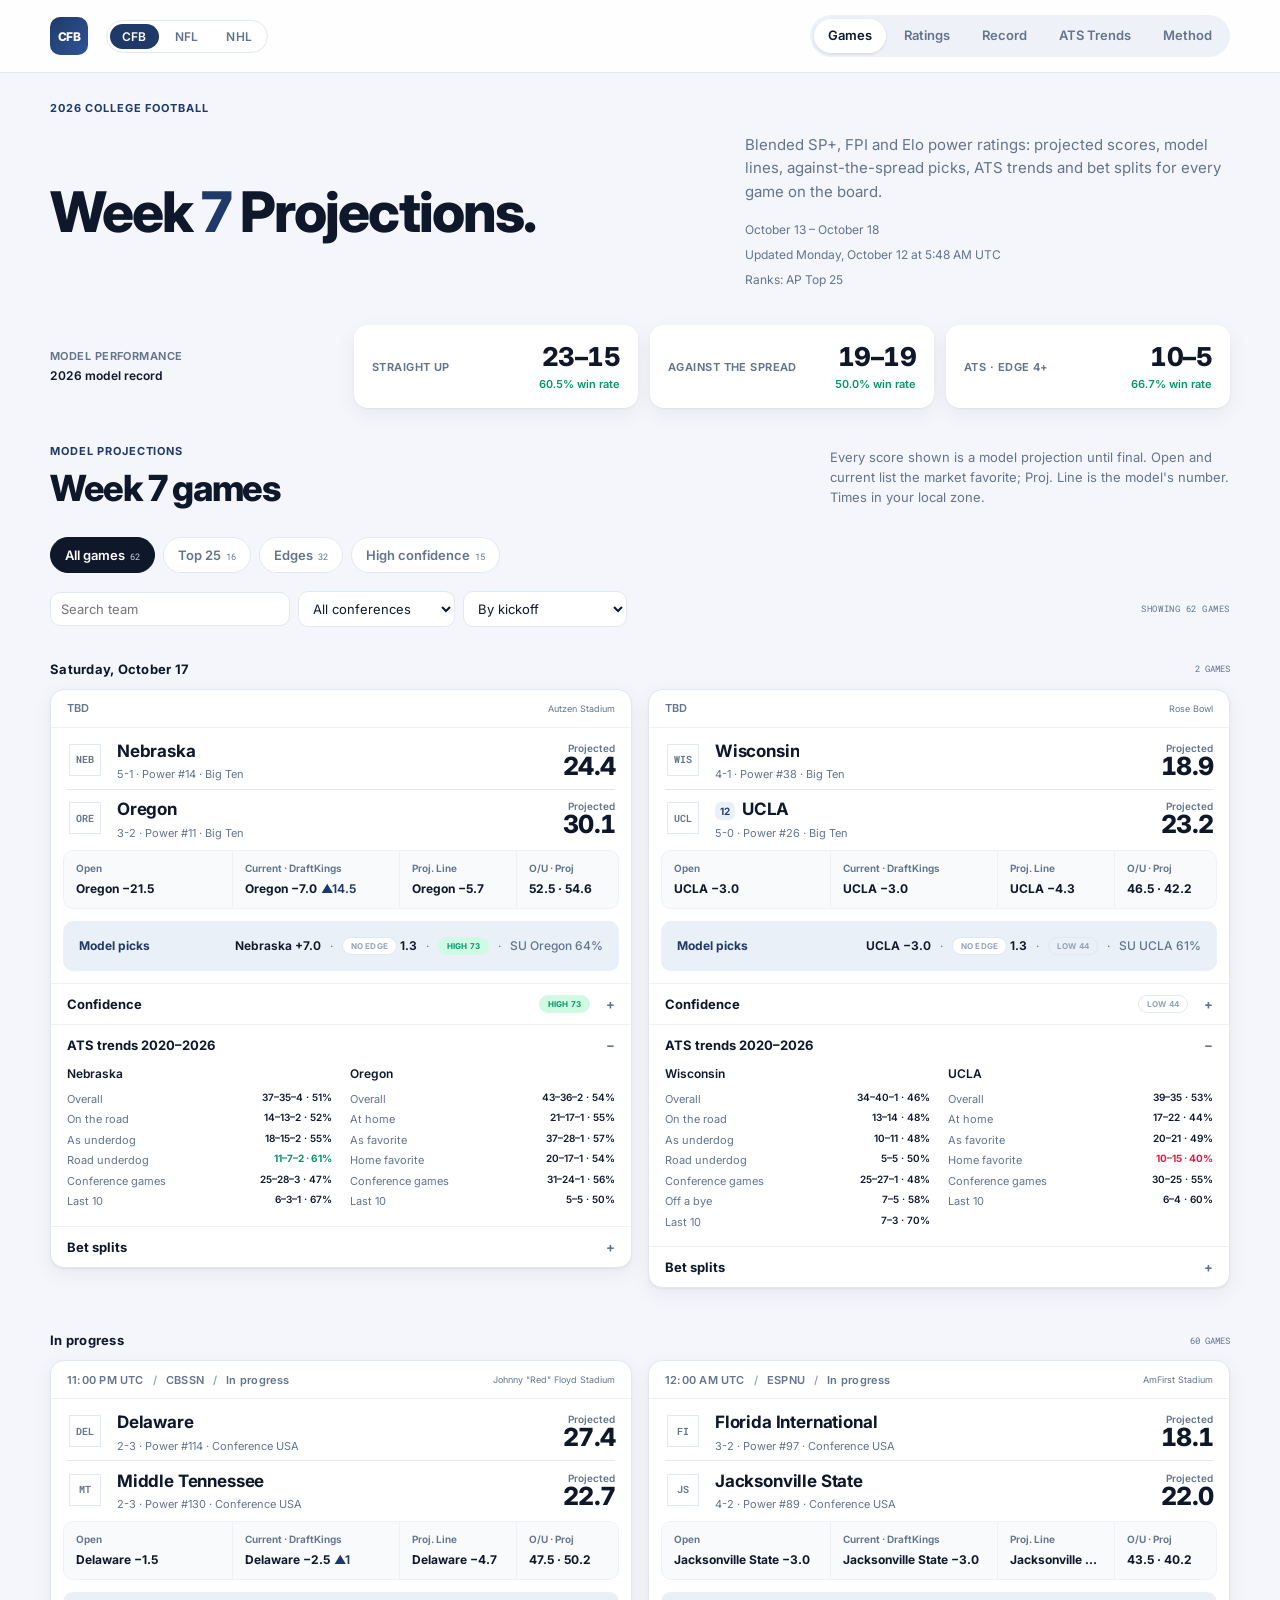
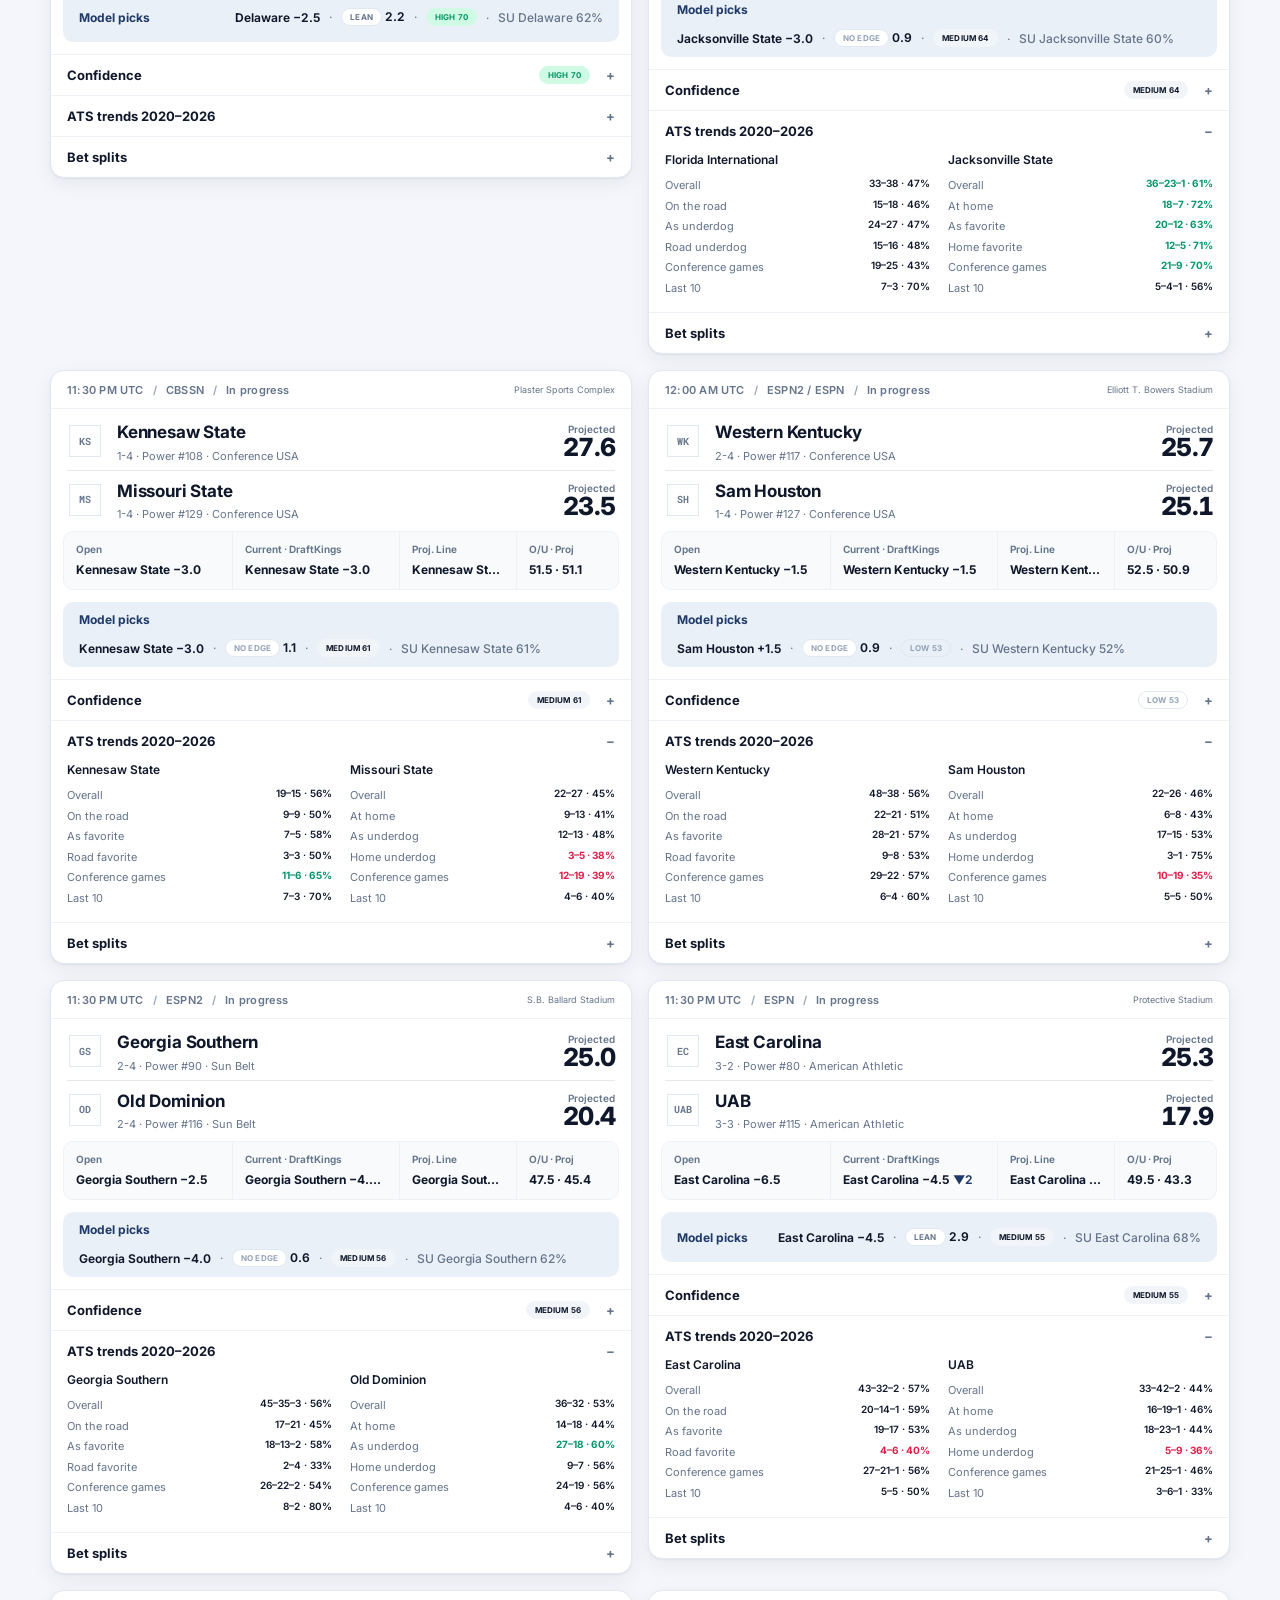
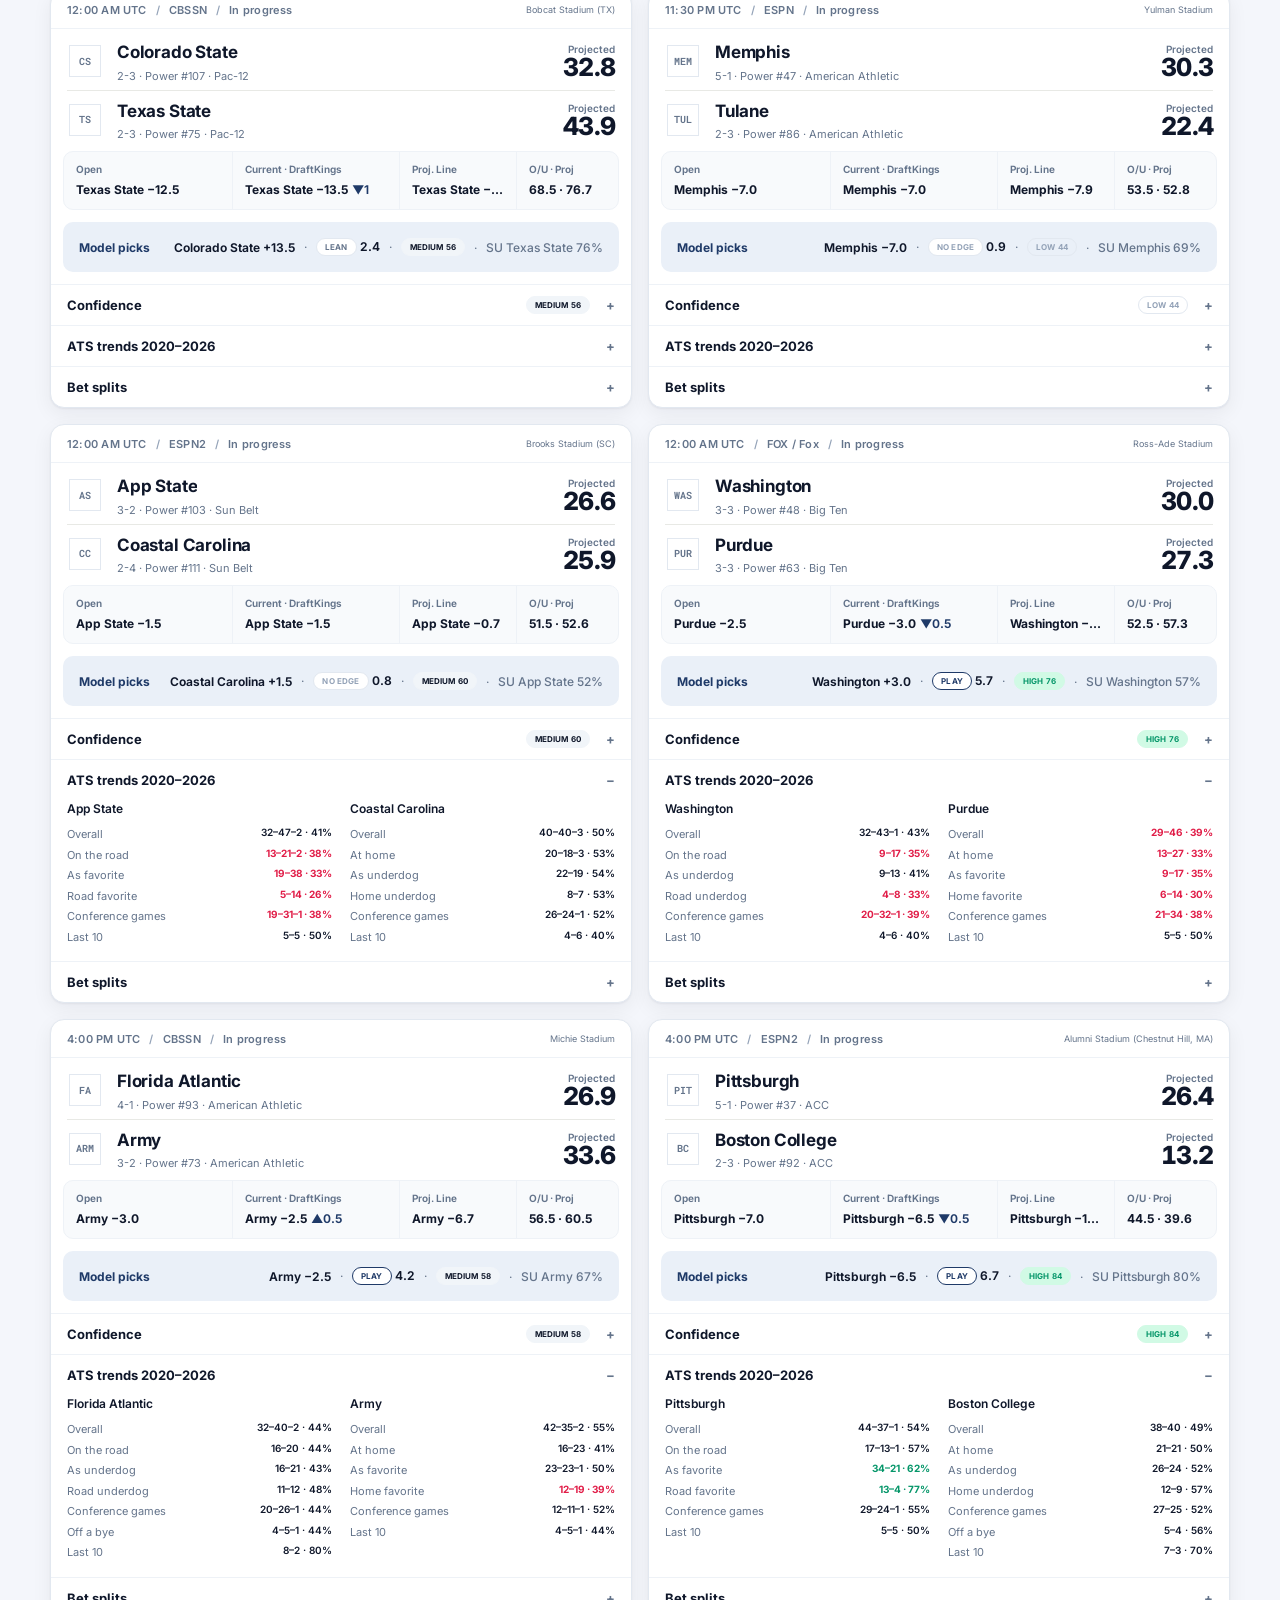
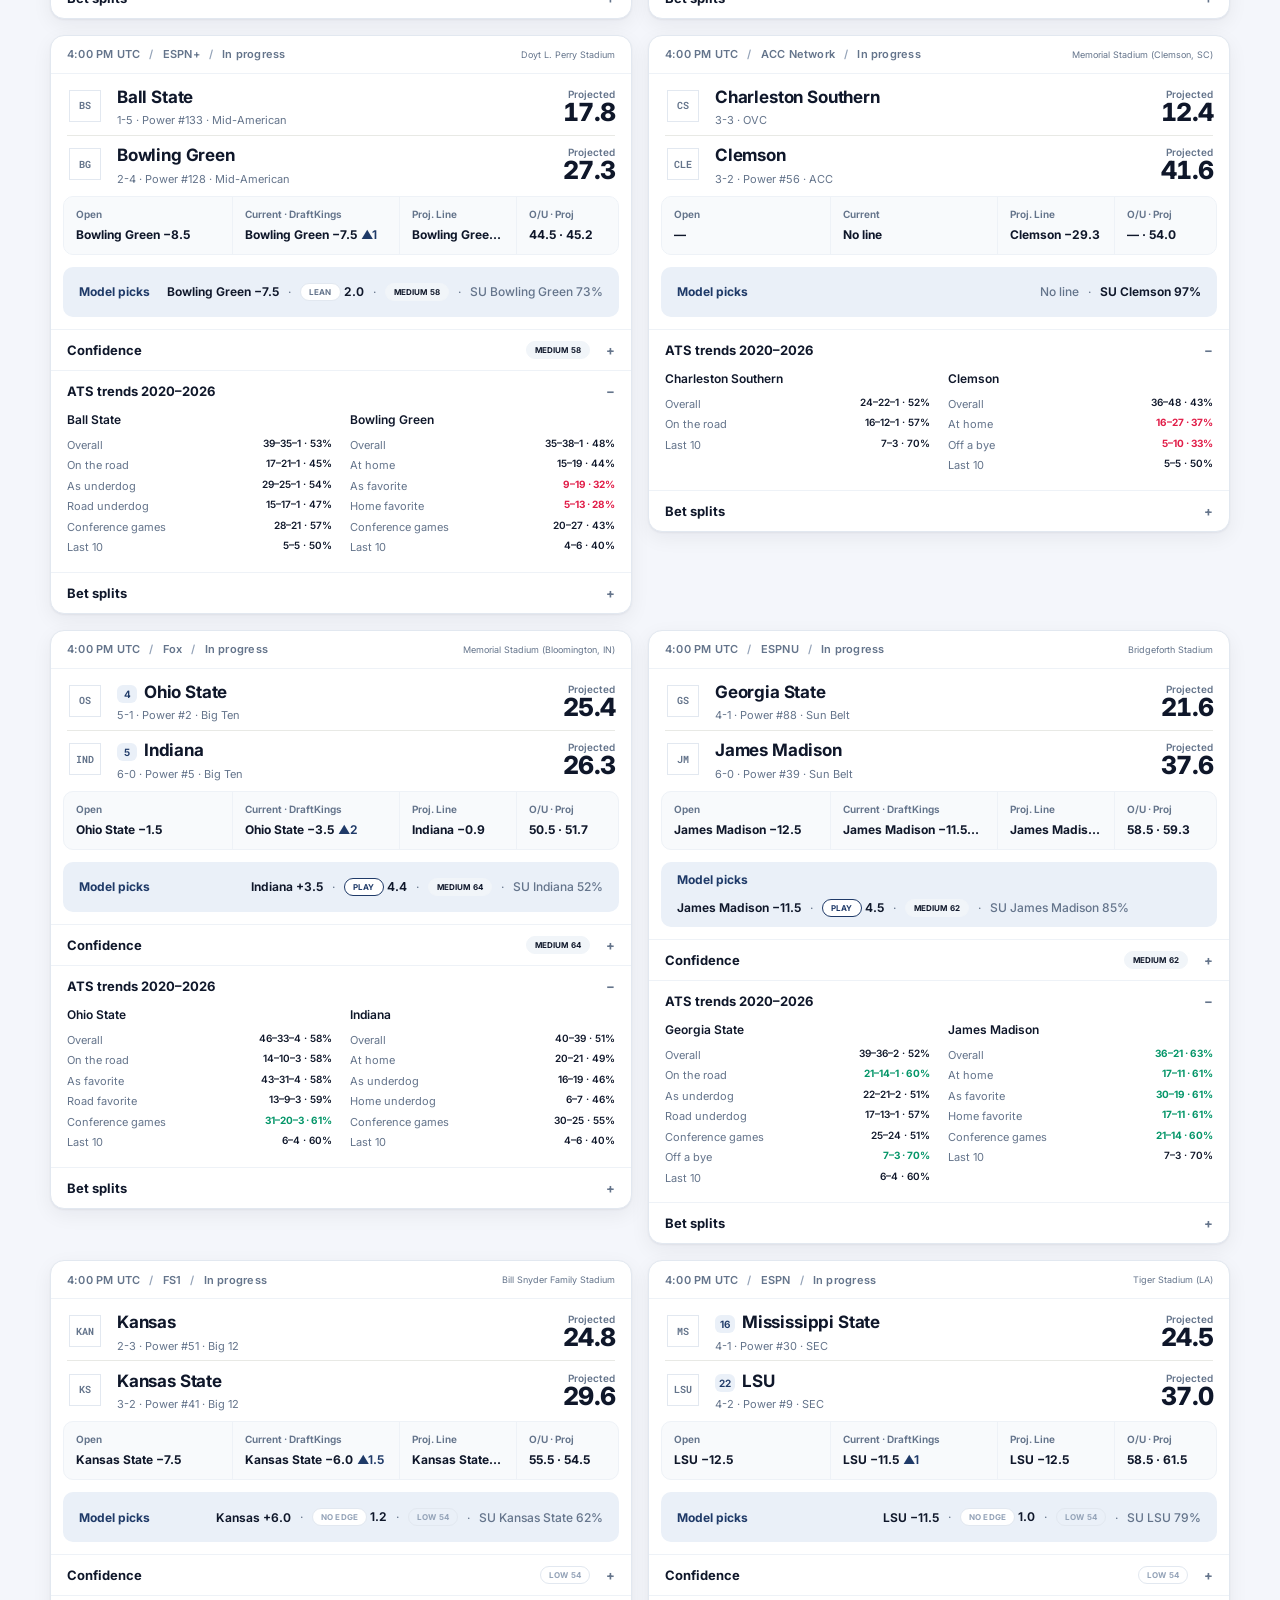
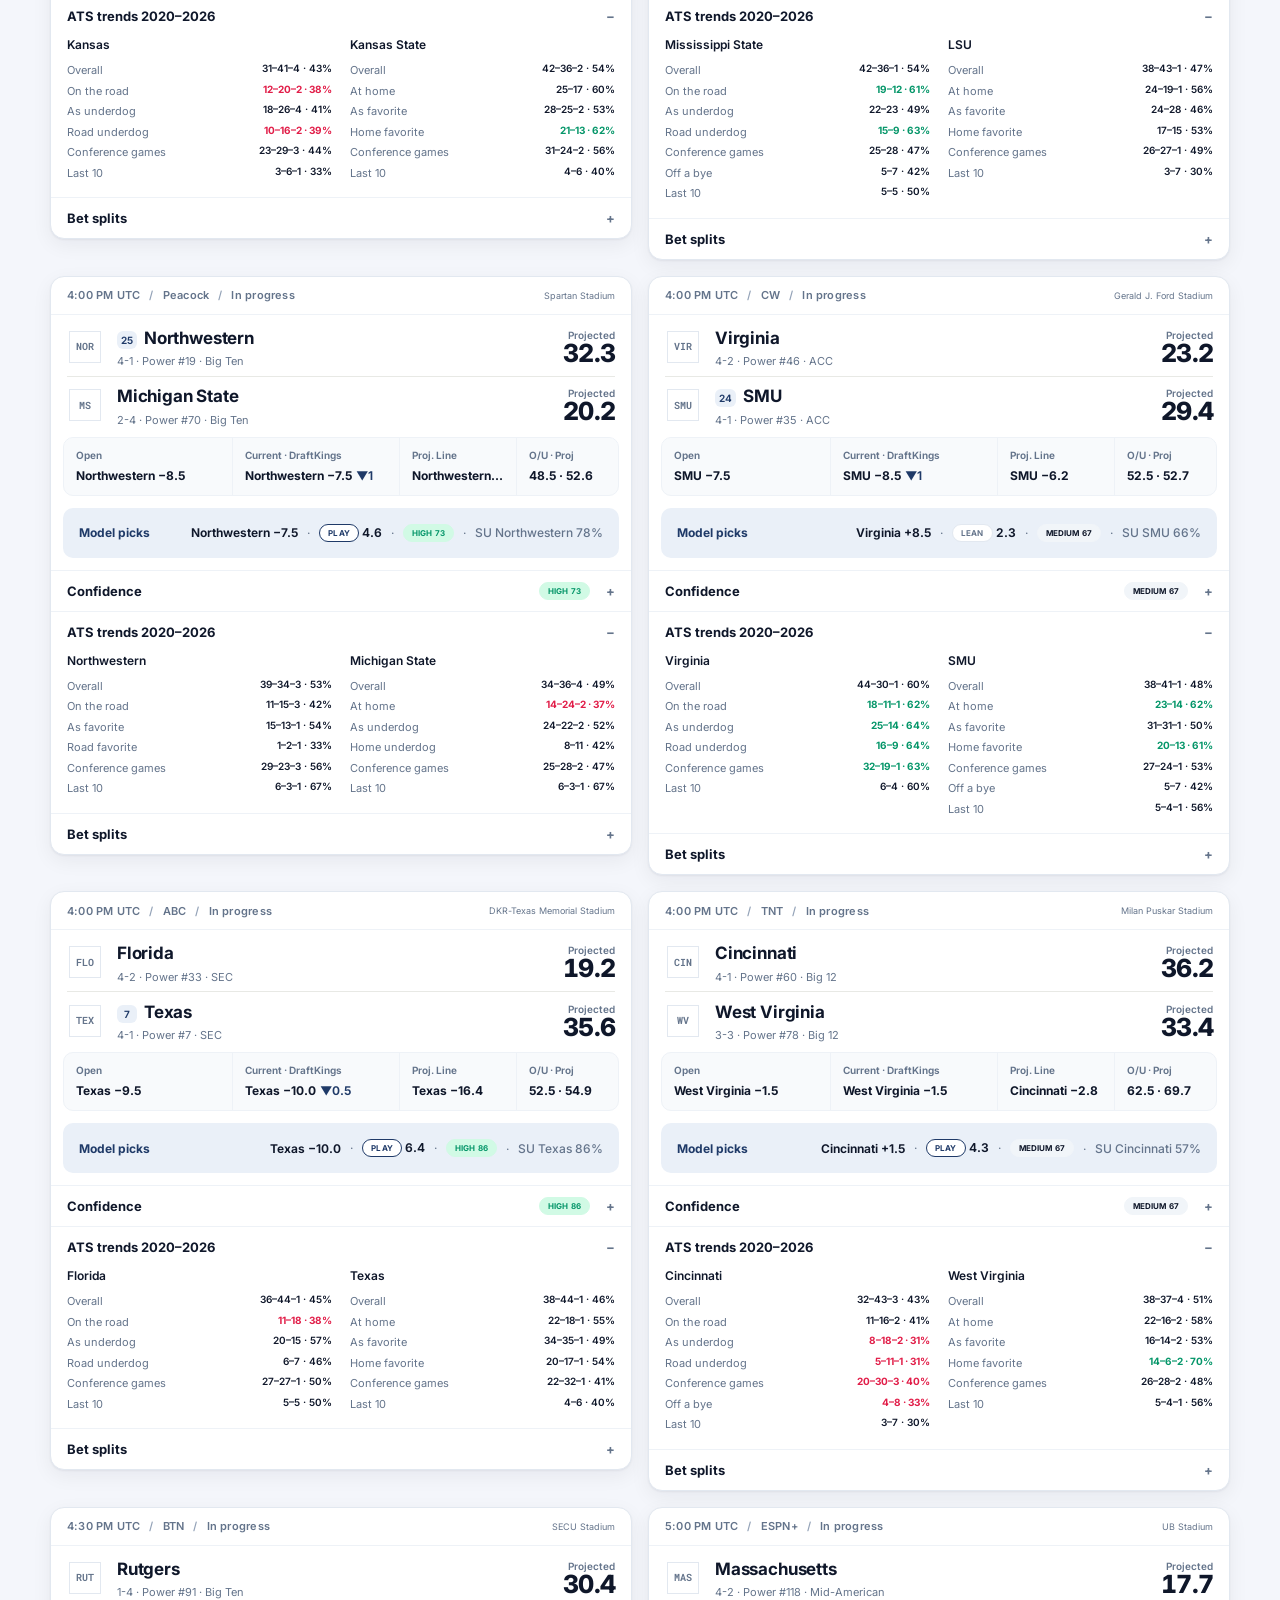
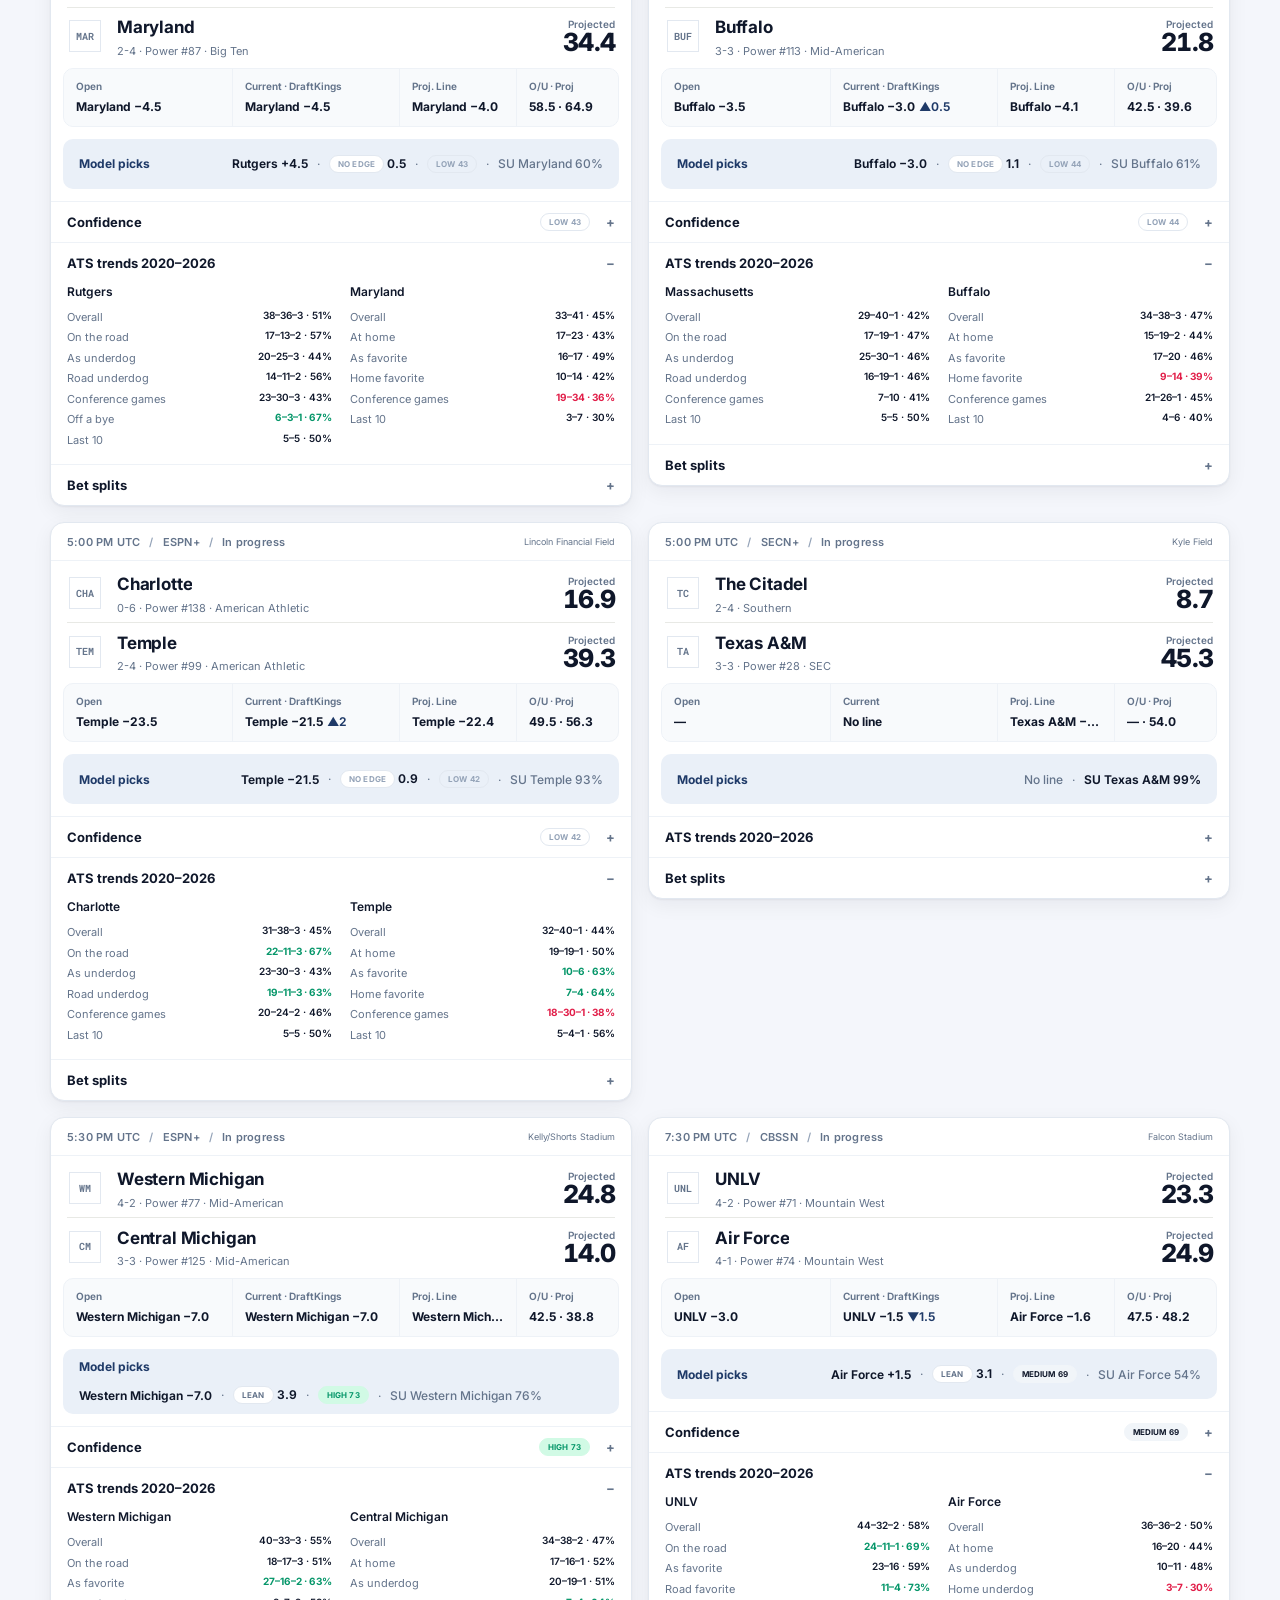
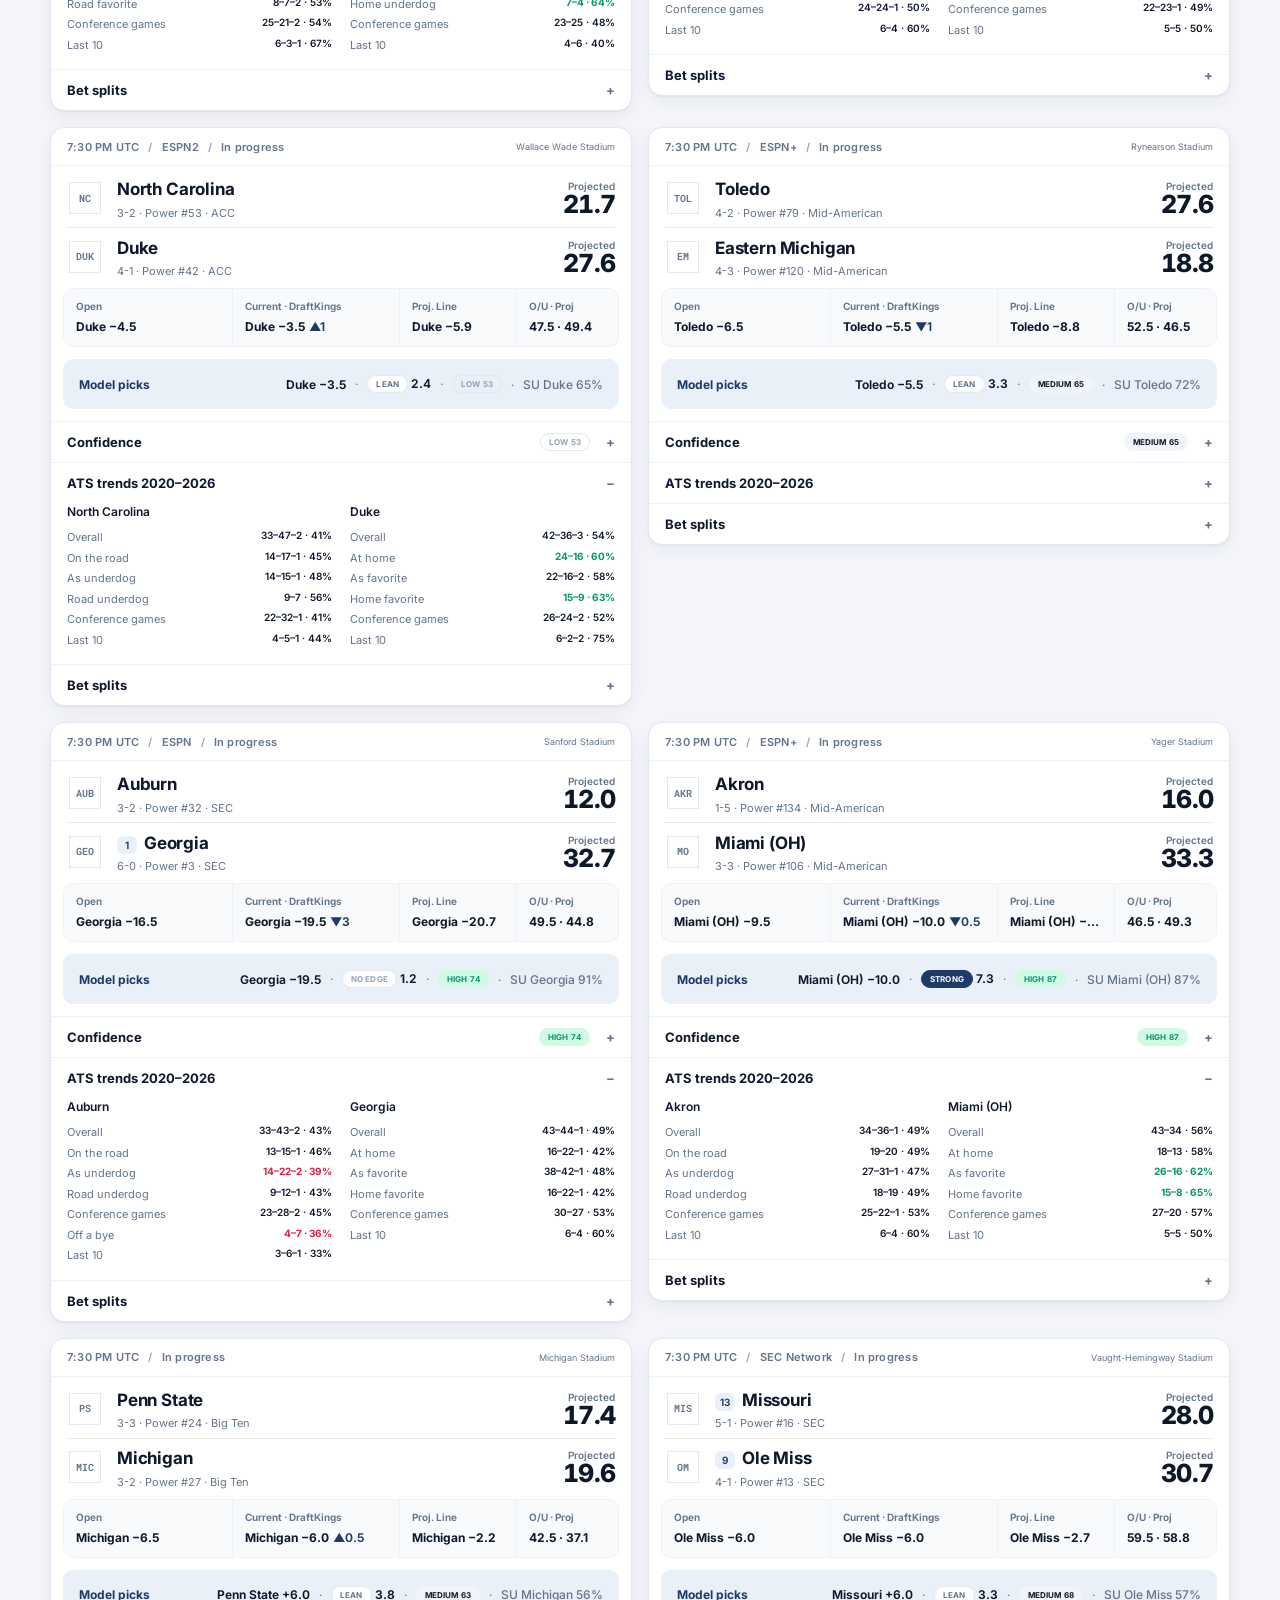
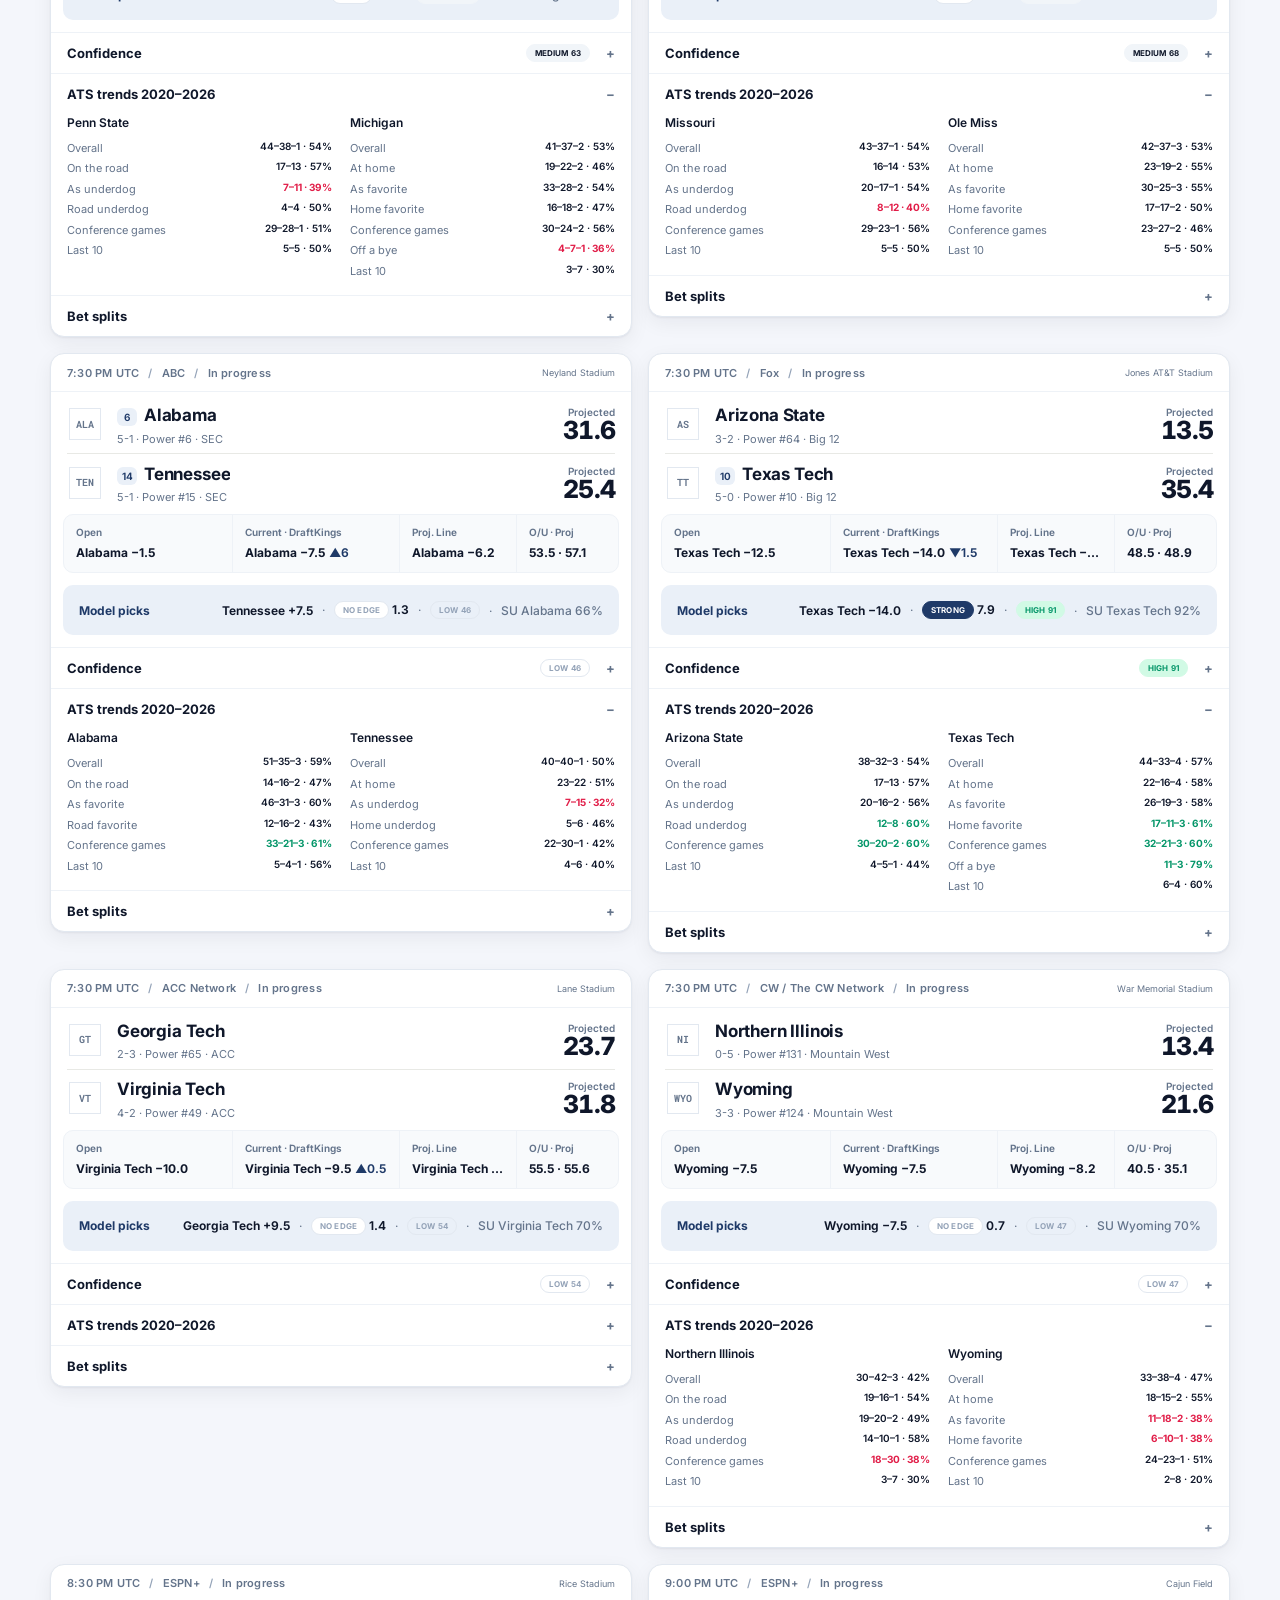
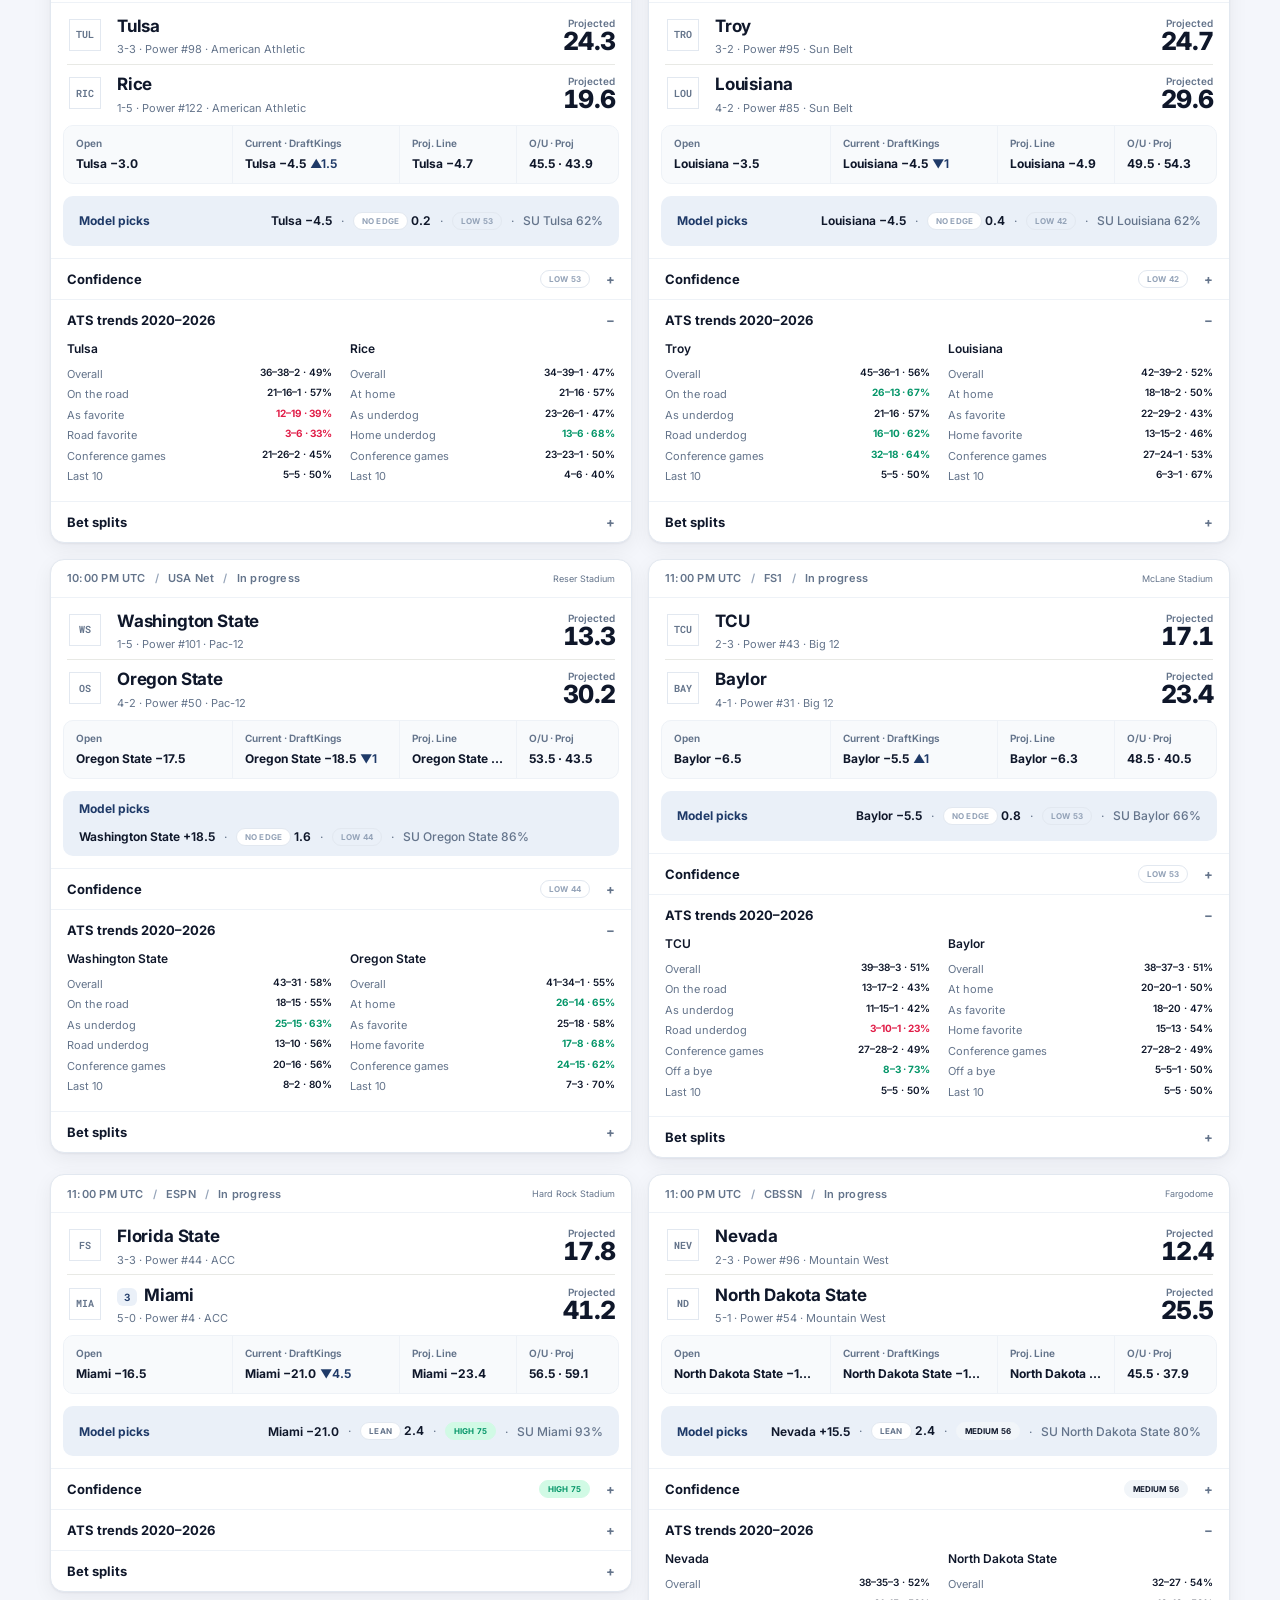
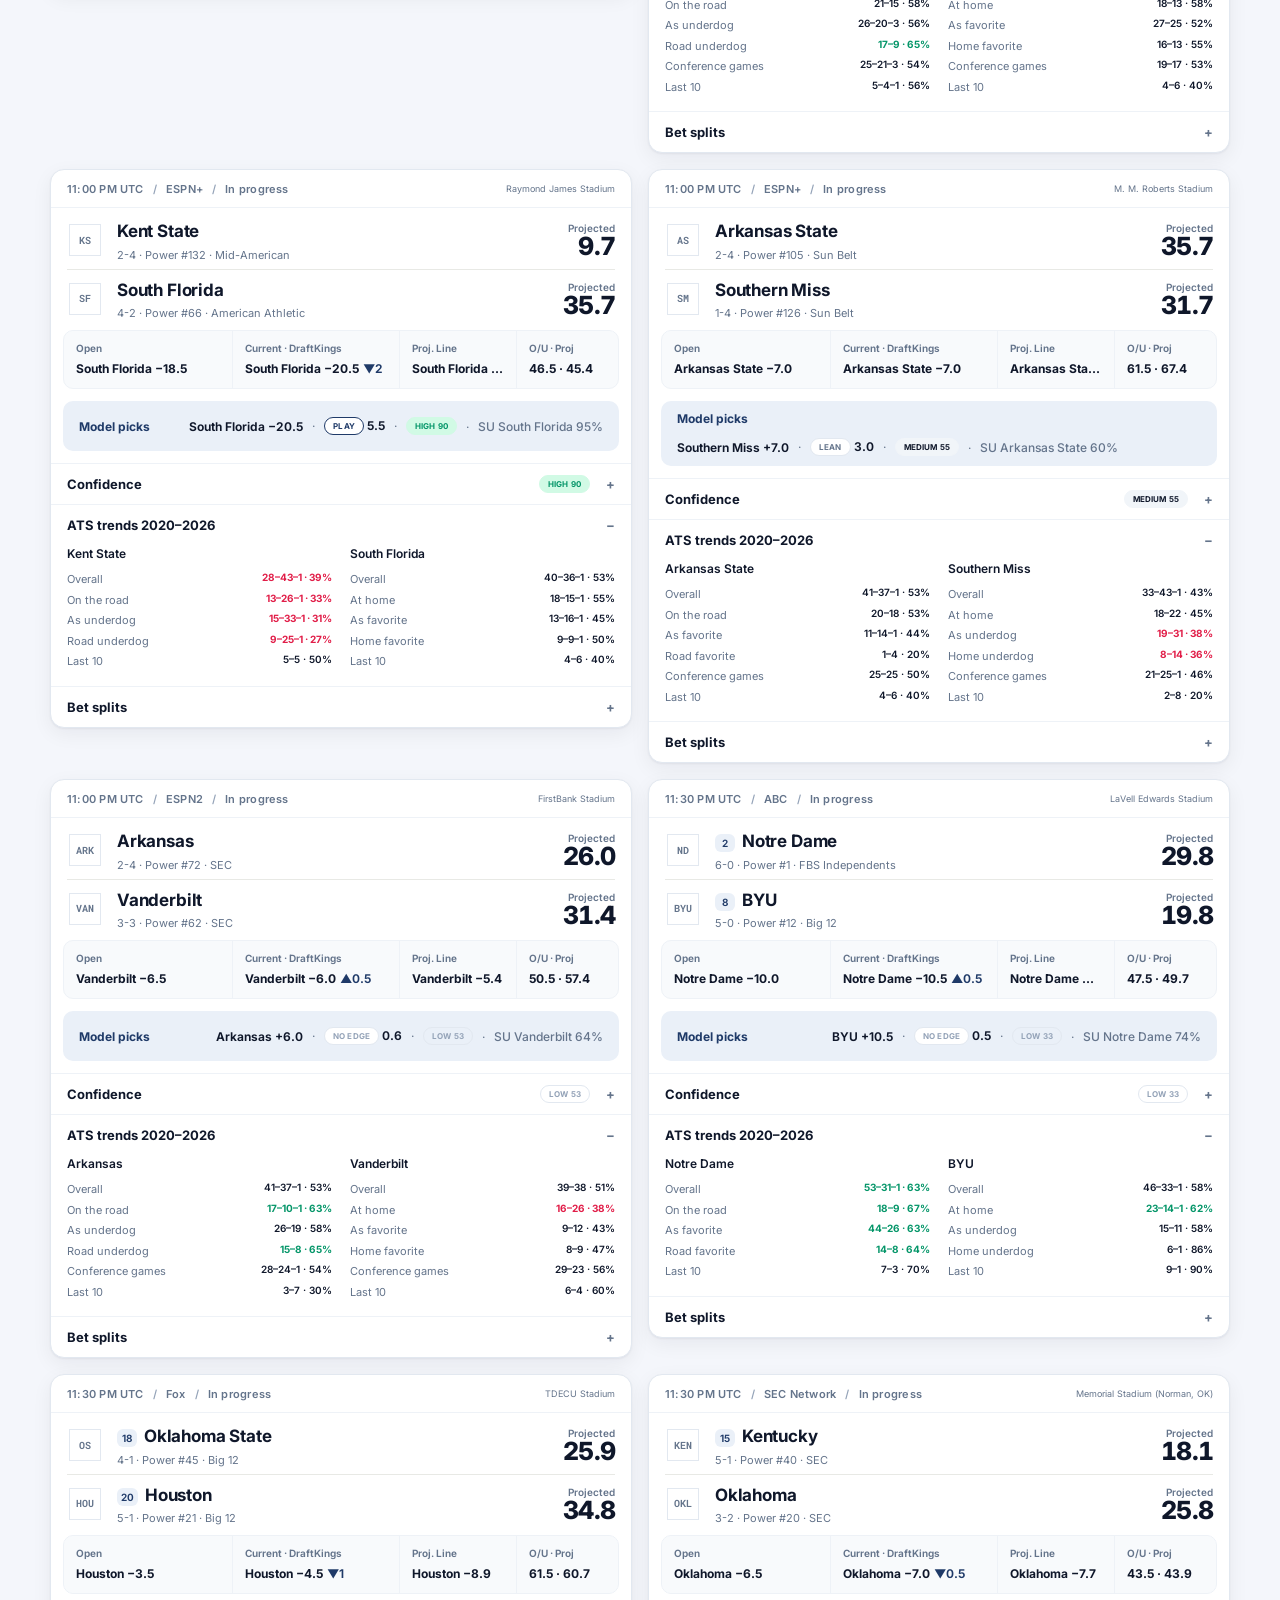
==== site/index.html @ f44adf69 "Backtest view on the Record tab; CFB backtest offline snapshots - Record tab: Backtest section (simu" ====
<!doctype html>
<html lang="en">
<head>
  <meta charset="utf-8">
  <meta name="viewport" content="width=device-width, initial-scale=1">
  <title>CFB Model</title>
  <meta name="description" content="Weekly college football model projections, ATS picks, ATS trends and bet splits.">
  <link rel="icon" href="data:image/svg+xml,<svg xmlns='http://www.w3.org/2000/svg' viewBox='0 0 100 100'><text y='.9em' font-size='90'>🏈</text></svg>">
  <link rel="preconnect" href="https://fonts.googleapis.com">
  <link rel="preconnect" href="https://fonts.gstatic.com" crossorigin>
  <link rel="stylesheet" href="https://fonts.googleapis.com/css2?family=Geist:wght@400..700&family=Geist+Mono:wght@400..700&display=swap">
  <link rel="stylesheet" href="styles.css">
  <link rel="stylesheet" href="themes/dashboard.css">
</head>
<body>
  <header class="site-header">
    <div class="shell header-inner">
      <a class="wordmark" href="#games" aria-label="CFB Model home">CFB</a>
      <nav class="sports" aria-label="Sport">
        <a data-sport="cfb" href="./">CFB</a><a data-sport="nfl" href="nfl/">NFL</a><a data-sport="nhl" href="nhl/">NHL</a>
      </nav>
      <nav class="nav" role="tablist">
        <a role="tab" href="#games" data-tab="games" aria-selected="true">Games</a>
        <a role="tab" href="#ratings" data-tab="ratings">Ratings</a>
        <a role="tab" href="#record" data-tab="record">Record</a>
        <a role="tab" href="#trends" data-tab="trends">ATS Trends</a>
        <a role="tab" href="#method" data-tab="method">Method</a>
      </nav>
    </div>
  </header>

  <main>
    <section class="hero shell">
      <div class="eyebrow-row"><p class="eyebrow" id="eyebrow">College football</p></div>
      <div class="hero-layout">
        <h1 id="hero-title">Model <span>CFB</span><br>Projections.</h1>
        <div class="hero-details">
          <p class="hero-intro" id="hero-intro">Blended SP+, FPI and Elo power ratings: projected scores, model lines, against-the-spread picks, ATS trends and bet splits for every game on the board.</p>
          <div class="hero-meta" id="hero-meta"></div>
        </div>
      </div>
      <div class="record-strip" id="record-strip" hidden>
        <p><span>Model performance</span><strong id="record-label">Season record</strong></p>
        <dl id="record-dl"></dl>
      </div>
    </section>

    <div class="board-bg">
      <div class="shell board">
        <div id="empty" class="empty-state" hidden>
          <p>No data yet.</p>
          <p class="muted">Add the <code>CFBD_API_KEY</code> repository secret and run the <strong>Daily refresh</strong> workflow from the Actions tab.</p>
        </div>

        <section id="tab-games" class="tab-panel">
          <div class="board-top">
            <div>
              <p class="section-label">Model projections</p>
              <h2 id="games-title">Games</h2>
            </div>
            <p id="board-note">Every score shown is a model projection until final. Open and current list the market favorite; Proj. Line is the model's number. Times in your local zone.</p>
          </div>
          <div class="filter-bar" id="game-filters" role="tablist"></div>
          <div class="toolbar">
            <input type="search" id="game-search" placeholder="Search team" aria-label="Search team">
            <select id="game-conf" aria-label="Conference"><option value="">All conferences</option></select>
            <select id="game-sort" aria-label="Sort">
              <option value="time">By kickoff</option>
              <option value="edge">Biggest edge</option>
              <option value="conf">Highest confidence</option>
              <option value="move">Biggest line move</option>
            </select>
            <span class="showing" id="games-showing"></span>
          </div>
          <div id="games-list" class="day-groups"></div>
        </section>

        <section id="tab-ratings" class="tab-panel" hidden>
          <div class="board-top">
            <div><p class="section-label">Power ratings</p><h2>Ratings</h2></div>
            <p>Points better than an average FBS team on a neutral field. SP+, FPI and Elo shown raw; Power is the blend.</p>
          </div>
          <div class="toolbar">
            <input type="search" id="rating-search" placeholder="Search team" aria-label="Search team">
            <select id="rating-conf" aria-label="Conference"><option value="">All conferences</option></select>
          </div>
          <div class="table-wrap"><table id="ratings-table" class="data"></table></div>
        </section>

        <section id="tab-record" class="tab-panel" hidden>
          <div class="board-top">
            <div><p class="section-label">Model history</p><h2>Record</h2></div>
            <p>Picks lock at the last line before kickoff and are graded straight up and against the spread. Pushes count as neither.</p>
          </div>
          <div id="record-tiles" class="tiles"></div>
          <h3 class="day-heading-h">By week</h3>
          <div class="table-wrap"><table id="record-weeks" class="data"></table></div>
          <h3 class="day-heading-h">Pick log</h3>
          <div class="toolbar">
            <input type="search" id="log-search" placeholder="Search team" aria-label="Search team">
            <select id="log-filter" aria-label="Filter">
              <option value="all">All picks</option>
              <option value="plays">Edge ≥ play threshold</option>
              <option value="high">High confidence</option>
              <option value="graded">Graded only</option>
              <option value="pending">Pending only</option>
            </select>
          </div>
          <div class="table-wrap"><table id="record-log" class="data"></table></div>

          <div id="backtest" hidden>
            <div class="board-top bt-top">
              <div><p class="section-label">Simulated, not live</p><h2>Backtest</h2></div>
              <p id="bt-method"></p>
            </div>
            <div class="table-wrap"><table id="bt-seasons" class="data"></table></div>
            <h3 class="day-heading-h">Week by week</h3>
            <div class="toolbar">
              <select id="bt-season" aria-label="Backtest season"></select>
              <span class="showing" id="bt-tuning"></span>
            </div>
            <div class="table-wrap"><table id="bt-weeks" class="data"></table></div>
            <h3 class="day-heading-h">Backtest picks</h3>
            <div class="toolbar">
              <select id="bt-week" aria-label="Backtest week"></select>
              <select id="bt-filter" aria-label="Backtest filter">
                <option value="all">All picks</option>
                <option value="plays">Edge ≥ play threshold</option>
                <option value="strong">Edge ≥ strong threshold</option>
                <option value="high">High confidence</option>
              </select>
              <input type="search" id="bt-search" placeholder="Search team" aria-label="Search backtest team">
            </div>
            <div class="table-wrap"><table id="bt-picks" class="data"></table></div>
          </div>
        </section>

        <section id="tab-trends" class="tab-panel" hidden>
          <div class="board-top">
            <div><p class="section-label">Against the spread</p><h2>ATS Trends</h2></div>
            <p id="trends-meta"></p>
          </div>
          <div class="toolbar">
            <input type="search" id="trend-search" placeholder="Search team" aria-label="Search team">
            <select id="trend-sort" aria-label="Sort by"></select>
            <label class="check">Min games <input type="number" id="trend-min" value="5" min="0" max="60"></label>
          </div>
          <div class="table-wrap"><table id="trends-table" class="data"></table></div>
        </section>

        <section id="tab-method" class="tab-panel" hidden>
          <div class="board-top">
            <div><p class="section-label">How it works</p><h2>Method</h2></div>
            <p>Model, picks, trends and bet-split definitions.</p>
          </div>
          <div class="prose" id="method-body"></div>
        </section>
      </div>
    </div>
  </main>

  <footer class="footer">
    <div class="shell footer-inner">
      <span id="updated"></span>
      <span>Data: <span id="data-source"><a href="https://collegefootballdata.com">CollegeFootballData.com</a></span> · For entertainment only</span>
    </div>
  </footer>

  <script src="app.js"></script>
</body>
</html>
---- site/styles.css ----
/* Visual language modeled on davidsasser.com/cfb: warm paper, square 1px
   rules, deep green accent, Geist + Geist Mono. */
:root {
  --ink: #191a17;
  --muted: #676960;
  --faint: #7d807a;
  --line: #cccec6;
  --line-soft: #e3e4df;
  --paper: #f3f1eb;
  --board: #eae8e1;
  --card: #fbfaf6;
  --market: #f4f3ed;
  --accent: #17462f;
  --accent-soft: #eeede7;
  --accent-tint: #dfe8e1;
  --white: #fcfcfa;
  --loss: #9b2c1f;
  --loss-soft: #f3e3df;
  --sharp: #5b3f8c;
  --sharp-soft: #ece7f3;
  --public: #8a5a10;
  --public-soft: #f5ecd9;
  --bar-bets: #b9bbb2;
  --sans: "Geist", -apple-system, BlinkMacSystemFont, "Segoe UI", Roboto, "Helvetica Neue", Arial, sans-serif;
  --mono: "Geist Mono", ui-monospace, "SF Mono", Menlo, Consolas, monospace;
  color-scheme: light;
}

* { box-sizing: border-box; }
[hidden] { display: none !important; }
html { scroll-behavior: smooth; -webkit-text-size-adjust: 100%; }
@media (prefers-reduced-motion: reduce) { html { scroll-behavior: auto; } }
body { margin: 0; background: var(--paper); color: var(--ink); font: 15px/1.5 var(--sans); -webkit-font-smoothing: antialiased; min-height: 100svh; }
a { color: inherit; text-decoration: none; }
code { font-family: var(--mono); font-size: .88em; }
.shell { width: min(1180px, 100% - 48px); margin-inline: auto; }
.muted { color: var(--muted); }
.mono { font-family: var(--mono); font-variant-numeric: tabular-nums; }

/* Header */
.site-header {
  position: sticky; top: 0; z-index: 20;
  border-bottom: 1px solid color-mix(in srgb, var(--line) 86%, transparent);
  background: color-mix(in srgb, var(--paper) 92%, transparent);
  -webkit-backdrop-filter: blur(14px); backdrop-filter: blur(14px);
}
.header-inner { display: grid; grid-template-columns: auto 1fr auto; align-items: center; gap: 18px; min-height: 72px; }
.wordmark { display: grid; place-items: center; width: 38px; height: 38px; border: 1px solid var(--ink); font: 650 13px var(--mono); letter-spacing: -.04em; }
.masthead { display: flex; align-items: baseline; gap: 9px; font-size: 13px; }
.masthead span { color: var(--muted); }
.masthead strong { font-weight: 620; }
.masthead strong::before { content: "/"; color: var(--faint); margin-right: 9px; }
.nav { display: flex; align-items: center; gap: 24px; font-size: 13px; color: var(--muted); }
.nav a { transition: color .16s; padding: 6px 0; border-bottom: 1px solid transparent; }
.nav a:hover { color: var(--accent); }
.nav a[aria-selected="true"] { color: var(--ink); border-bottom-color: var(--accent); }

/* Hero */
.hero { padding-block: 36px 40px; }
.eyebrow-row { display: flex; justify-content: space-between; align-items: center; gap: 14px; margin-bottom: 18px; }
.eyebrow, .section-label { margin: 0; color: var(--accent); font: 650 11px var(--mono); letter-spacing: .1em; text-transform: uppercase; }
.hero-layout { display: grid; grid-template-columns: minmax(0, 1.12fr) minmax(280px, .88fr); align-items: end; gap: clamp(40px, 7vw, 88px); }
.hero h1 { margin: 0; min-width: 0; font-size: clamp(54px, 7.2vw, 92px); font-weight: 520; line-height: .87; letter-spacing: -.07em; }
.hero h1 span { color: var(--accent); font-family: var(--mono); font-size: .74em; font-weight: 500; letter-spacing: -.07em; }
.hero-details { min-width: 0; padding-bottom: 4px; }
.hero-intro { max-width: 500px; margin: 0; color: var(--muted); font-size: 17px; line-height: 1.55; }
.hero-meta { display: grid; gap: 7px; margin-top: 18px; color: var(--muted); font: 9px/1.5 var(--mono); text-transform: uppercase; letter-spacing: .04em; }
.record-strip { display: grid; grid-template-columns: minmax(180px, .7fr) 1.3fr; margin-top: 32px; border-top: 1px solid var(--line); border-bottom: 1px solid var(--line); }
.record-strip > p { display: flex; flex-direction: column; justify-content: center; gap: 4px; margin: 0; padding: 14px 24px 14px 0; border-right: 1px solid var(--line); }
.record-strip > p span, .record-strip dt { color: var(--muted); font: 650 8px var(--mono); letter-spacing: .08em; text-transform: uppercase; }
.record-strip > p strong { font-size: 12px; font-weight: 620; }
.record-strip dl { display: grid; grid-template-columns: repeat(3, minmax(0, 1fr)); margin: 0; }
.record-strip dl > div { display: flex; justify-content: space-between; align-items: center; gap: 16px; min-width: 0; padding: 13px 24px; }
.record-strip dl > div + div { border-left: 1px solid var(--line); }
.record-strip dd { display: grid; gap: 4px; margin: 0; color: var(--accent); font: 600 20px var(--mono); font-variant-numeric: tabular-nums; letter-spacing: -.04em; white-space: nowrap; text-align: right; }
.record-strip dd small { color: var(--muted); font-size: 11px; font-weight: 500; letter-spacing: 0; line-height: 1.5; }

/* Board */
.board-bg { border-top: 1px solid var(--line); background: var(--board); }
.board { padding-block: 58px 80px; scroll-margin-top: 72px; }
.board-top { display: grid; grid-template-columns: minmax(0, 1fr) minmax(260px, 400px); align-items: end; gap: 48px; }
.board-top h2 { max-width: 650px; margin: 12px 0 0; font-size: clamp(36px, 4.4vw, 52px); font-weight: 520; line-height: 1.02; letter-spacing: -.055em; }
.board-top > p { margin: 0; color: var(--muted); font-size: 13px; line-height: 1.55; }
.filter-bar { display: flex; gap: 0; margin-top: 30px; border-bottom: 1px solid #c8cbc4; overflow-x: auto; scrollbar-width: none; }
.filter-bar::-webkit-scrollbar { display: none; }
.filter-bar button { flex: none; min-height: 42px; padding: 0 18px; border: 0; border-bottom: 2px solid transparent; background: none; color: var(--muted); font: 560 12px var(--sans); cursor: pointer; }
.filter-bar button:hover { color: var(--ink); }
.filter-bar button.active { color: var(--ink); border-bottom-color: var(--accent); }
.filter-bar button span { margin-left: 5px; color: var(--muted); font: 9px var(--mono); }

.toolbar { display: flex; flex-wrap: wrap; align-items: center; gap: 8px; margin: 18px 0 0; }
.toolbar input[type=search], .toolbar select, .toolbar input[type=number] {
  min-width: 0; padding: 8px 10px; border: 1px solid var(--line); border-radius: 0; background: var(--card); color: var(--ink); font: 13px var(--sans);
}
.toolbar input[type=search] { flex: 0 1 240px; }
.toolbar input[type=number] { width: 64px; }
.toolbar input:focus-visible, .toolbar select:focus-visible { outline: 2px solid var(--accent); outline-offset: 1px; }
.showing { margin-left: auto; color: var(--muted); font: 9px var(--mono); text-transform: uppercase; letter-spacing: .06em; }
.check { display: inline-flex; align-items: center; gap: 6px; color: var(--muted); font-size: 12px; }

.day-groups { display: grid; gap: 44px; margin-top: 34px; }
.day-heading { display: flex; justify-content: space-between; align-items: center; margin-bottom: 12px; }
.day-heading h3, .day-heading-h { margin: 0; font: 650 10px var(--mono); letter-spacing: .09em; text-transform: uppercase; }
.day-heading-h { margin: 40px 0 12px; }
.day-heading > span { color: var(--muted); font: 9px var(--mono); text-transform: uppercase; }
.game-grid { display: grid; grid-template-columns: repeat(2, minmax(0, 1fr)); align-items: start; gap: 12px; }

/* Game card */
.game-card { position: relative; display: flex; flex-direction: column; min-width: 0; border: 1px solid var(--line); background: var(--card); }
.game-card:hover { border-color: var(--accent); }
.game-meta { display: grid; grid-template-columns: max-content minmax(0, 1fr); align-items: center; column-gap: 12px; min-height: 38px; padding: 5px 16px; border-bottom: 1px solid var(--line-soft); }
.game-meta > div { display: flex; align-items: center; gap: 9px; min-width: 0; white-space: nowrap; }
.kickoff, .network, .tag { color: var(--muted); font: 650 9px var(--mono); letter-spacing: .07em; text-transform: uppercase; }
.network::before, .tag::before { content: "/"; margin-right: 9px; color: var(--faint); }
.tag.final { color: var(--ink); }
.venue { min-width: 0; margin: 0; padding: 0; color: var(--muted); font-size: 9px; line-height: 1.25; text-align: right; overflow-wrap: break-word; }
.teams { padding: 3px 16px; }
.team-row { display: grid; grid-template-columns: 40px minmax(0, 1fr) auto; align-items: center; gap: 10px; min-height: 58px; }
.team-row + .team-row { border-top: 1px solid #e8e9e5; }
.logo-frame { display: grid; place-items: center; width: 36px; height: 36px; }
.logo-frame img { width: 34px; height: 34px; object-fit: contain; }
.logo-frame .initials { display: grid; place-items: center; width: 32px; height: 32px; border: 1px solid var(--line); color: var(--muted); font: 650 10px var(--mono); }
.team-identity { min-width: 0; }
.team-name-line { display: flex; align-items: baseline; gap: 7px; min-width: 0; }
.team-name-line strong { overflow: hidden; font-size: 17px; font-weight: 540; letter-spacing: -.025em; text-overflow: ellipsis; white-space: nowrap; }
.rank { flex: none; color: var(--accent); font: 650 9px var(--mono); }
.team-record { display: block; margin-top: 3px; color: var(--muted); font: 8px var(--mono); letter-spacing: .04em; text-transform: uppercase; }
.score-block { min-width: 64px; text-align: right; }
.score-block strong { font: 520 25px/1 var(--mono); font-variant-numeric: tabular-nums; letter-spacing: -.06em; }
.score-block small { display: block; margin-top: 3px; color: var(--muted); font: 650 7px var(--mono); letter-spacing: .08em; text-transform: uppercase; }
.team-row.loser .score-block strong { color: var(--muted); }

.market { display: grid; grid-template-columns: 1.15fr 1.15fr .8fr .7fr; margin: 0; border-top: 1px solid #e0e2dc; background: var(--market); }
.market > div { min-width: 0; padding: 10px 12px; }
.market > div + div { border-left: 1px solid #e0e2dc; }
.market dt, .market dd { overflow: hidden; font-family: var(--mono); text-overflow: ellipsis; white-space: nowrap; }
.market dt { margin-bottom: 4px; color: var(--muted); font-size: 8px; font-weight: 650; letter-spacing: .08em; text-transform: uppercase; }
.market dd { margin: 0; font-size: 10px; font-weight: 600; }
.market dd .mv { margin-left: 4px; color: var(--accent); font-weight: 650; }

.pick-panel { display: flex; flex-wrap: wrap; justify-content: space-between; align-items: center; gap: 12px; min-height: 50px; padding: 10px 16px; border-top: 1px solid var(--line); background: var(--accent-soft); }
.pick-label { flex: none; color: var(--accent); font: 700 9px var(--mono); letter-spacing: .1em; text-transform: uppercase; }
.pick-sel { display: flex; flex-wrap: wrap; justify-content: flex-end; align-items: center; gap: 0; min-width: 0; }
.pick-sel > strong, .pick-sel > span { padding: 0; color: var(--ink); font: 650 11px var(--mono); white-space: nowrap; }
.pick-sel > * + *::before { content: "·"; margin-inline: 9px; color: var(--muted); font-weight: 400; }
.pick-sel .dim { color: var(--muted); font-weight: 500; }
.tier { display: inline-block; padding: 2px 6px; border: 1px solid var(--accent); color: var(--accent); font: 700 8px var(--mono); letter-spacing: .08em; text-transform: uppercase; vertical-align: 1px; }
.tier.strong { background: var(--accent); color: var(--white); }
.tier.lean { border-color: var(--line); color: var(--muted); }
.tier.pass { border-color: var(--line); color: var(--faint); }
.res { display: inline-block; margin-left: 6px; padding: 1px 5px; font: 700 8px var(--mono); letter-spacing: .06em; text-transform: uppercase; vertical-align: 1px; }
.res.W { background: var(--accent-tint); color: var(--accent); }
.res.L { background: var(--loss-soft); color: var(--loss); }
.res.P { background: var(--market); color: var(--muted); }

details.section { border-top: 1px solid var(--line); }
details.section > summary { display: flex; justify-content: space-between; align-items: center; gap: 8px; min-height: 40px; padding: 0 16px; color: var(--accent); font: 650 9px var(--mono); letter-spacing: .09em; text-transform: uppercase; list-style: none; cursor: pointer; }
details.section > summary::-webkit-details-marker { display: none; }
details.section > summary::after { content: "+"; color: var(--muted); font-size: 13px; }
details.section[open] > summary::after { content: "−"; }
.section-body { padding: 0 16px 14px; }
.hint { margin-left: auto; color: var(--sharp); letter-spacing: .04em; }

.trend-cols { display: grid; grid-template-columns: 1fr 1fr; gap: 18px; }
.trend-cols h4 { margin: 0 0 6px; overflow: hidden; font-size: 12px; font-weight: 600; text-overflow: ellipsis; white-space: nowrap; }
.trend { display: flex; justify-content: space-between; gap: 6px; padding: 2px 0; color: var(--muted); font-size: 11px; }
.trend .r { color: var(--ink); font: 10px var(--mono); white-space: nowrap; }
.trend.hot .r { color: var(--accent); font-weight: 700; }
.trend.cold .r { color: var(--loss); font-weight: 700; }

.split { margin-bottom: 10px; }
.split-title { margin-bottom: 4px; color: var(--muted); font: 650 8px var(--mono); letter-spacing: .08em; text-transform: uppercase; }
.split-row { display: grid; grid-template-columns: 84px 1fr; align-items: center; gap: 8px; margin: 3px 0; font-size: 11px; }
.split-row .who { overflow: hidden; color: var(--muted); text-overflow: ellipsis; white-space: nowrap; }
.bars { display: grid; gap: 2px; }
.bar { position: relative; height: 13px; overflow: hidden; background: var(--market); }
.bar > span { position: absolute; inset: 0 auto 0 0; }
.bar.bets > span { background: var(--bar-bets); }
.bar.money > span { background: var(--accent); }
.bar > em { position: absolute; top: 0; right: 4px; color: var(--ink); font: 600 9px/13px var(--mono); font-style: normal; }
.legend { display: flex; gap: 12px; margin-bottom: 6px; color: var(--muted); font: 9px var(--mono); text-transform: uppercase; letter-spacing: .05em; }
.legend i { display: inline-block; width: 9px; height: 9px; margin-right: 4px; vertical-align: -1px; }
.flags { display: flex; flex-wrap: wrap; gap: 6px; margin-top: 8px; }
.flag { padding: 3px 7px; font-size: 11px; }
.flag.sharp, .flag.rlm { background: var(--sharp-soft); color: var(--sharp); font-weight: 600; }
.flag.public { background: var(--public-soft); color: var(--public); }
.small-note { margin: 0; color: var(--muted); font-size: 11px; }

.empty-state { display: grid; place-items: center; align-content: center; gap: 8px; min-height: 220px; border-bottom: 1px solid var(--line); color: var(--ink); text-align: center; }
.empty-state p { margin: 0; }

/* Tables */
.table-wrap { margin-top: 18px; overflow-x: auto; border: 1px solid var(--line); background: var(--card); }
table.data { width: 100%; border-collapse: collapse; font-size: 13px; }
table.data th, table.data td { padding: 8px 12px; border-bottom: 1px solid var(--line-soft); text-align: left; white-space: nowrap; }
table.data th { position: sticky; top: 0; background: var(--market); color: var(--muted); font: 650 8px var(--mono); letter-spacing: .08em; text-transform: uppercase; cursor: pointer; user-select: none; }
table.data th.sorted { color: var(--accent); }
table.data th.sorted::after { content: " ↓"; }
table.data th.sorted.asc::after { content: " ↑"; }
table.data td.n, table.data th.n { text-align: right; font-family: var(--mono); font-variant-numeric: tabular-nums; }
table.data td.n { font-size: 12px; }
table.data tr:last-child td { border-bottom: 0; }
table.data tbody tr:hover { background: var(--accent-soft); }
.team-cell { display: inline-flex; align-items: center; gap: 8px; }
.team-cell img { width: 18px; height: 18px; object-fit: contain; }
.pos { color: var(--accent); font-weight: 650; }
.neg { color: var(--loss); font-weight: 650; }

.tiles { display: grid; grid-template-columns: repeat(auto-fit, minmax(160px, 1fr)); margin-top: 30px; border: 1px solid var(--line); background: var(--card); }
.tile { padding: 14px 18px; }
.tile + .tile { border-left: 1px solid var(--line); }
.tile .k { color: var(--muted); font: 650 8px var(--mono); letter-spacing: .08em; text-transform: uppercase; }
.tile .v { margin-top: 4px; color: var(--accent); font: 600 22px var(--mono); letter-spacing: -.04em; }
.tile .s { color: var(--muted); font: 11px var(--mono); }

.prose { max-width: 760px; margin-top: 30px; padding: 6px 24px 18px; border: 1px solid var(--line); background: var(--card); }
.prose h3 { margin: 22px 0 6px; color: var(--accent); font: 650 10px var(--mono); letter-spacing: .09em; text-transform: uppercase; }
.prose p { margin: 0 0 8px; color: var(--muted); font-size: 14px; line-height: 1.6; }
.prose a { color: var(--accent); text-decoration: underline; text-underline-offset: 3px; }

/* Footer */
.footer { border-top: 1px solid var(--line); background: var(--paper); }
.footer-inner { display: flex; justify-content: space-between; align-items: center; gap: 12px; min-height: 96px; color: var(--muted); font: 10px var(--mono); }
.footer-inner a { color: var(--accent); }

@media (max-width: 900px) {
  .hero-layout { grid-template-columns: minmax(0, 1fr) minmax(240px, .8fr); gap: 36px; }
  .record-strip { grid-template-columns: minmax(160px, .55fr) 1.45fr; }
  .record-strip dl > div { padding-inline: 18px; }
  .game-grid { grid-template-columns: 1fr; }
}
@media (max-width: 700px) {
  .shell { width: min(1180px, 100% - 32px); }
  .header-inner { grid-template-columns: auto 1fr; min-height: 64px; row-gap: 0; }
  .masthead span, .masthead strong::before { display: none; }
  .nav { grid-column: 1 / -1; gap: 18px; overflow-x: auto; scrollbar-width: none; padding-bottom: 6px; }
  .hero { padding-block: 42px 38px; }
  .hero-layout { grid-template-columns: minmax(0, 1fr); gap: 22px; }
  .hero h1 { font-size: clamp(54px, 15vw, 76px); }
  .hero-intro { font-size: 15px; }
  .record-strip { grid-template-columns: 1fr; margin-top: 24px; }
  .record-strip > p { border-right: 0; border-bottom: 1px solid var(--line); padding: 10px 0; }
  .record-strip dl > div { flex-direction: column; justify-content: center; align-items: flex-start; gap: 4px; padding: 11px 14px; }
  .record-strip dl > div:first-child { padding-left: 0; }
  .record-strip dd { font-size: 17px; text-align: left; }
  .board { padding-block: 48px 64px; }
  .board-top { grid-template-columns: minmax(0, 1fr); gap: 16px; }
  .day-groups { gap: 36px; margin-top: 28px; }
  .showing { margin-left: 0; }
  .tile + .tile { border-left: 0; border-top: 1px solid var(--line); }
}
@media (max-width: 440px) {
  .teams, .pick-panel { padding-inline: 14px; }
  .team-row { grid-template-columns: 36px minmax(0, 1fr) auto; gap: 8px; }
  .logo-frame, .logo-frame img { width: 32px; height: 32px; }
  .team-name-line strong { font-size: 16px; }
  .score-block { min-width: 58px; }
  .score-block strong { font-size: 23px; }
  .game-meta { column-gap: 10px; padding: 6px 14px; }
  .market { grid-template-columns: 1fr 1fr 1fr; }
  .market > div:nth-child(4) { display: none; }
  .market > div { padding-inline: 9px; }
  .market dd { font-size: 9px; }
  .trend-cols { grid-template-columns: 1fr; }
  .footer-inner { flex-direction: column; justify-content: center; align-items: flex-start; gap: 9px; }
}

/* Confidence */
.conf { display: inline-block; padding: 2px 6px; border: 1px solid var(--line); color: var(--muted); font: 700 8px var(--mono); letter-spacing: .08em; text-transform: uppercase; vertical-align: 1px; }
.conf.high { border-color: var(--accent); background: var(--accent-tint); color: var(--accent); }
.conf.medium { border-color: #b9bbb2; color: var(--ink); }
.conf.low { color: var(--faint); }
details.section > summary .conf { margin-left: auto; margin-right: 8px; }
.src-lines { display: flex; flex-wrap: wrap; gap: 4px 14px; margin: 2px 0 10px; font: 600 10px var(--mono); }
.conf-row { display: grid; grid-template-columns: 150px 1fr; align-items: center; gap: 8px; margin: 3px 0; font-size: 11px; color: var(--muted); }
.conf-row em { margin-left: 6px; color: var(--faint); font: 9px var(--mono); font-style: normal; }
.weights-table { margin-top: 10px; }

/* Sport switcher + game info chips */
.sports { justify-self: start; display: inline-flex; gap: 4px; padding: 3px; border: 1px solid var(--line); border-radius: 999px; background: var(--card); }
.sports a { padding: 5px 12px; border-radius: 999px; color: var(--muted); font: 600 12px var(--sans); letter-spacing: .02em; }
.sports a[aria-current="page"] { background: var(--accent); color: #fff; }
.sports a:hover { color: var(--ink); }
.sports a[aria-current="page"]:hover { color: #fff; }
.extras { display: flex; flex-wrap: wrap; gap: 6px; padding: 0 16px 10px; }
.extras span { padding: 3px 8px; border-radius: 999px; background: var(--market); color: var(--muted); font-size: 11px; }
.market.custom { grid-template-columns: repeat(auto-fit, minmax(150px, 1fr)); }
.market.custom dd { white-space: normal; }
@media (max-width: 700px) { .header-inner { grid-template-columns: auto 1fr; } .sports { justify-self: end; } }

/* Backtest */
.bt-top { margin-top: 48px; }
.bt-tag { display: inline-block; margin-left: 6px; padding: 0 5px; border-radius: 3px; font-size: 10px; font-weight: 700;
  letter-spacing: .04em; color: var(--muted, #6b7280); border: 1px solid currentColor; vertical-align: 1px; }
---- site/themes/dashboard.css ----
/* Site theme ("Dashboard"): modern analytics app. Rounded cards, soft
   shadows, Inter, navy accent, pill navigation, compact hero. */
@import url("https://fonts.googleapis.com/css2?family=Inter:wght@400;500;600;700;800&family=Roboto+Mono:wght@500;600;700&display=swap");

:root {
  --ink: #0f172a;
  --muted: #64748b;
  --faint: #94a3b8;
  --line: #e2e8f0;
  --line-soft: #eef2f7;
  --paper: #f4f6fb;
  --board: #f4f6fb;
  --card: #ffffff;
  --market: #f8fafc;
  --accent: #1f3a68;
  --accent-soft: #eaf0f8;
  --accent-tint: #d6e2f2;
  --white: #ffffff;
  --loss: #e11d48;
  --loss-soft: #ffe4e6;
  --sharp: #0f766e;
  --sharp-soft: #ccfbf1;
  --public: #b45309;
  --public-soft: #fef3c7;
  --bar-bets: #cbd5e1;
  --sans: "Inter", -apple-system, "Segoe UI", Roboto, Arial, sans-serif;
  --mono: "Roboto Mono", ui-monospace, Menlo, monospace;
  --win: #059669;
  --win-soft: #d1fae5;
  --radius: 14px;
  --shadow: 0 1px 2px rgba(15, 23, 42, .05), 0 6px 20px rgba(15, 23, 42, .06);
}

.site-header { background: rgba(255, 255, 255, .85); border-bottom-color: var(--line); }
.wordmark { border: 0; border-radius: 10px; background: linear-gradient(135deg, #1f3a68, #2f5597); color: #fff; font: 800 12px var(--sans); }
.masthead strong { font-weight: 700; }
.nav { gap: 4px; padding: 4px; background: #eef1f7; border-radius: 999px; font-weight: 600; }
.nav a { padding: 7px 14px; border-radius: 999px; border-bottom: 0; color: var(--muted); }
.nav a[aria-selected="true"] { background: #fff; color: var(--ink); box-shadow: 0 1px 3px rgba(15, 23, 42, .12); border-bottom: 0; }

/* Compact hero: title + KPI cards */
.hero { padding-block: 28px 8px; }
@media (min-width: 701px) { .hero-layout { grid-template-columns: minmax(0, 1fr) minmax(260px, .8fr); align-items: center; } }
.nav a { white-space: nowrap; }
.hero h1 { font-weight: 800; letter-spacing: -.035em; line-height: 1.02; font-size: clamp(38px, 4.6vw, 56px); }
.hero h1 br { display: none; }
.hero h1 span { font-family: var(--sans); font-size: 1em; font-weight: 800; letter-spacing: -.035em; color: var(--accent); }
.eyebrow, .section-label { color: var(--accent); font-family: var(--sans); letter-spacing: .08em; font-weight: 700; }
.hero-intro { font-size: 15px; }
.hero-meta { font-family: var(--sans); text-transform: none; font-size: 12px; letter-spacing: 0; }
.record-strip { border: 0; gap: 12px; grid-template-columns: minmax(160px, .5fr) 1.5fr; }
.record-strip > p { border: 0; padding: 0; }
.record-strip dl { gap: 12px; }
.record-strip dl > div, .record-strip dl > div + div { border: 0; background: var(--card); border-radius: var(--radius); box-shadow: var(--shadow); padding: 16px 18px; }
.record-strip dt, .record-strip > p span { font-family: var(--sans); font-size: 11px; letter-spacing: .04em; }
.record-strip dd { color: var(--ink); font-family: var(--sans); font-weight: 800; font-size: 26px; letter-spacing: -.02em; }
.record-strip dd small { color: var(--win); font-weight: 600; }

.board-bg { border-top: 0; background: transparent; }
.board { padding-top: 28px; }
.board-top h2 { font-weight: 800; letter-spacing: -.035em; font-size: clamp(28px, 3vw, 36px); }
.filter-bar { gap: 8px; border-bottom: 0; }
.filter-bar button { min-height: 36px; padding: 0 14px; border: 1px solid var(--line); border-radius: 999px; background: var(--card); font-weight: 600; font-size: 13px; }
.filter-bar button.active { background: var(--ink); border-color: var(--ink); color: #fff; }
.filter-bar button.active span { color: #cbd5e1; }
.toolbar input[type=search], .toolbar select, .toolbar input[type=number] { border-radius: 10px; background: var(--card); }

.day-heading h3 { font: 700 13px var(--sans); letter-spacing: .02em; text-transform: none; }
.game-grid { gap: 16px; }
.game-card { border: 1px solid var(--line); border-radius: var(--radius); box-shadow: var(--shadow); overflow: hidden; }
.game-card:hover { border-color: #b8c9e3; box-shadow: 0 2px 4px rgba(15, 23, 42, .06), 0 12px 28px rgba(31, 58, 104, .14); }
.game-meta { border-bottom-color: var(--line-soft); }
.kickoff, .network, .tag { font-family: var(--sans); letter-spacing: .02em; text-transform: none; font-size: 11px; font-weight: 600; }
.team-name-line strong { font-weight: 700; font-size: 17px; letter-spacing: -.01em; }
.rank { display: inline-grid; place-items: center; min-width: 20px; height: 18px; padding: 0 4px; border-radius: 6px; background: var(--accent-soft); color: var(--accent); font-family: var(--sans); font-size: 10px; }
.team-record { font-family: var(--sans); text-transform: none; font-size: 11px; letter-spacing: 0; }
.score-block strong { font-family: var(--sans); font-weight: 800; letter-spacing: -.03em; }
.score-block small { font-family: var(--sans); text-transform: none; letter-spacing: 0; font-size: 10px; font-weight: 600; }
.market { margin: 0 12px; border: 1px solid var(--line-soft); border-radius: 10px; }
.market > div + div { border-left-color: var(--line-soft); }
.market dt { font-family: var(--sans); text-transform: none; letter-spacing: 0; font-size: 10px; }
.market dd { font-family: var(--sans); font-size: 12px; font-weight: 700; }
.pick-panel { margin: 12px; border: 0; border-radius: 10px; background: var(--accent-soft); }
.pick-label { color: var(--accent); font-family: var(--sans); text-transform: none; letter-spacing: 0; font-size: 12px; }
.pick-sel > strong, .pick-sel > span { font-family: var(--sans); font-size: 12px; }
.tier, .conf, .res { border-radius: 999px; font-family: var(--sans); letter-spacing: .02em; padding: 3px 8px; }
.tier { background: #fff; }
.tier.strong { background: var(--accent); border-color: var(--accent); color: #fff; }
.conf.high { background: var(--win-soft); border-color: var(--win-soft); color: var(--win); }
.conf.medium { background: #f1f5f9; border-color: #f1f5f9; }
.res.W { background: var(--win-soft); color: var(--win); }
details.section { border-top-color: var(--line-soft); }
details.section > summary { color: var(--ink); font-family: var(--sans); text-transform: none; letter-spacing: 0; font-size: 13px; font-weight: 700; }
.trend .r { font-family: var(--sans); font-weight: 600; }
.trend.hot .r { color: var(--win); }
.bar { height: 14px; border-radius: 999px; background: #f1f5f9; }
.bar > span { border-radius: 999px; }
.bar.money > span { background: linear-gradient(90deg, #1f3a68, #2f5597); }
.bar > em { font-family: var(--sans); }
.split-title, .legend, .conf-row em { font-family: var(--sans); text-transform: none; letter-spacing: 0; }

.table-wrap, .prose { border-radius: var(--radius); box-shadow: var(--shadow); }
table.data th { background: #f8fafc; font-family: var(--sans); text-transform: none; letter-spacing: 0; font-size: 11px; font-weight: 700; }
table.data td.n { font-family: var(--sans); font-weight: 600; }
table.data tbody tr:hover { background: var(--accent-soft); }
.pos { color: var(--win); }
.tiles { gap: 12px; border: 0; background: transparent; }
.tile, .tile + .tile { border: 0; border-radius: var(--radius); background: var(--card); box-shadow: var(--shadow); }
.tile .k { font-family: var(--sans); text-transform: none; letter-spacing: 0; font-size: 11px; }
.tile .v { color: var(--ink); font-family: var(--sans); font-weight: 800; }
.prose h3 { color: var(--accent); font-family: var(--sans); text-transform: none; letter-spacing: 0; font-size: 14px; }
.footer { background: transparent; }
.footer-inner { font-family: var(--sans); }

@media (max-width: 700px) {
  .nav { background: transparent; padding: 0; }
  .record-strip { grid-template-columns: 1fr; }
  .record-strip dl { grid-template-columns: repeat(3, minmax(0, 1fr)); }
  .record-strip dl > div:first-child { padding-left: 14px; }
}
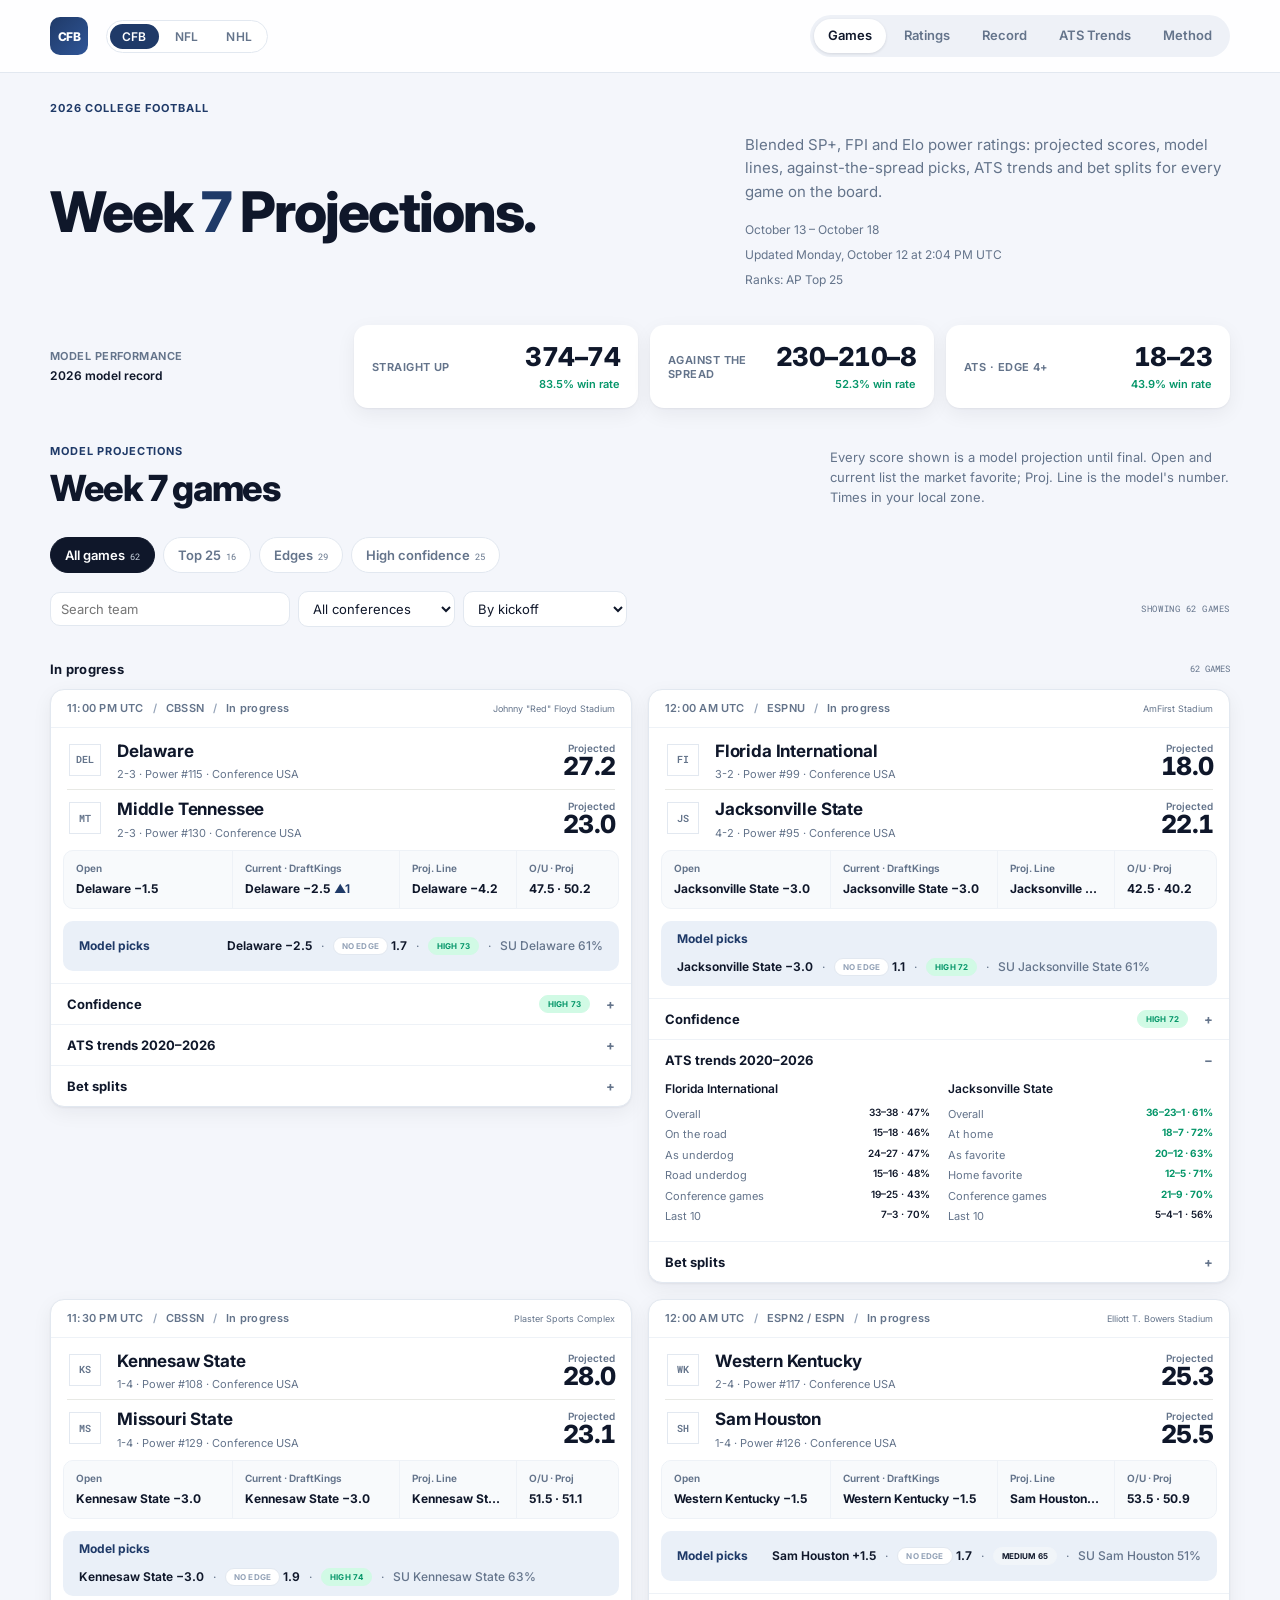
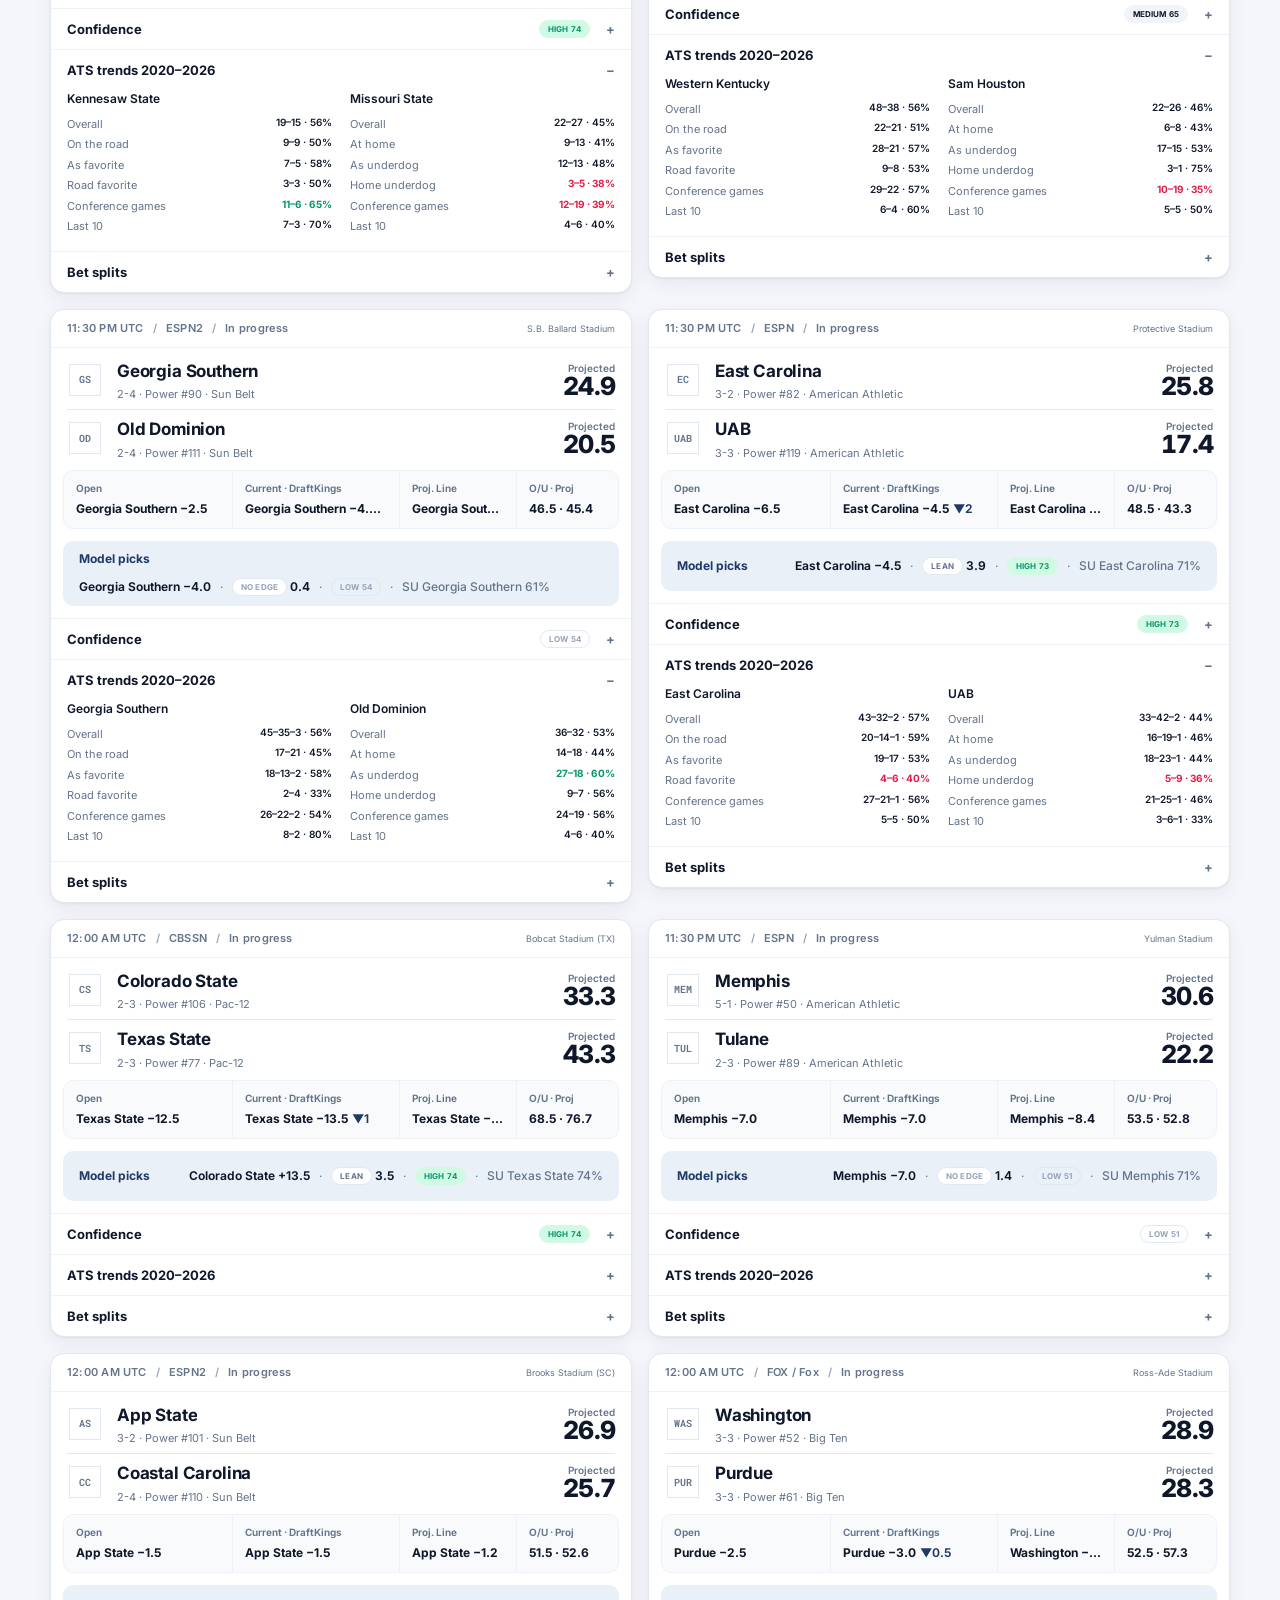
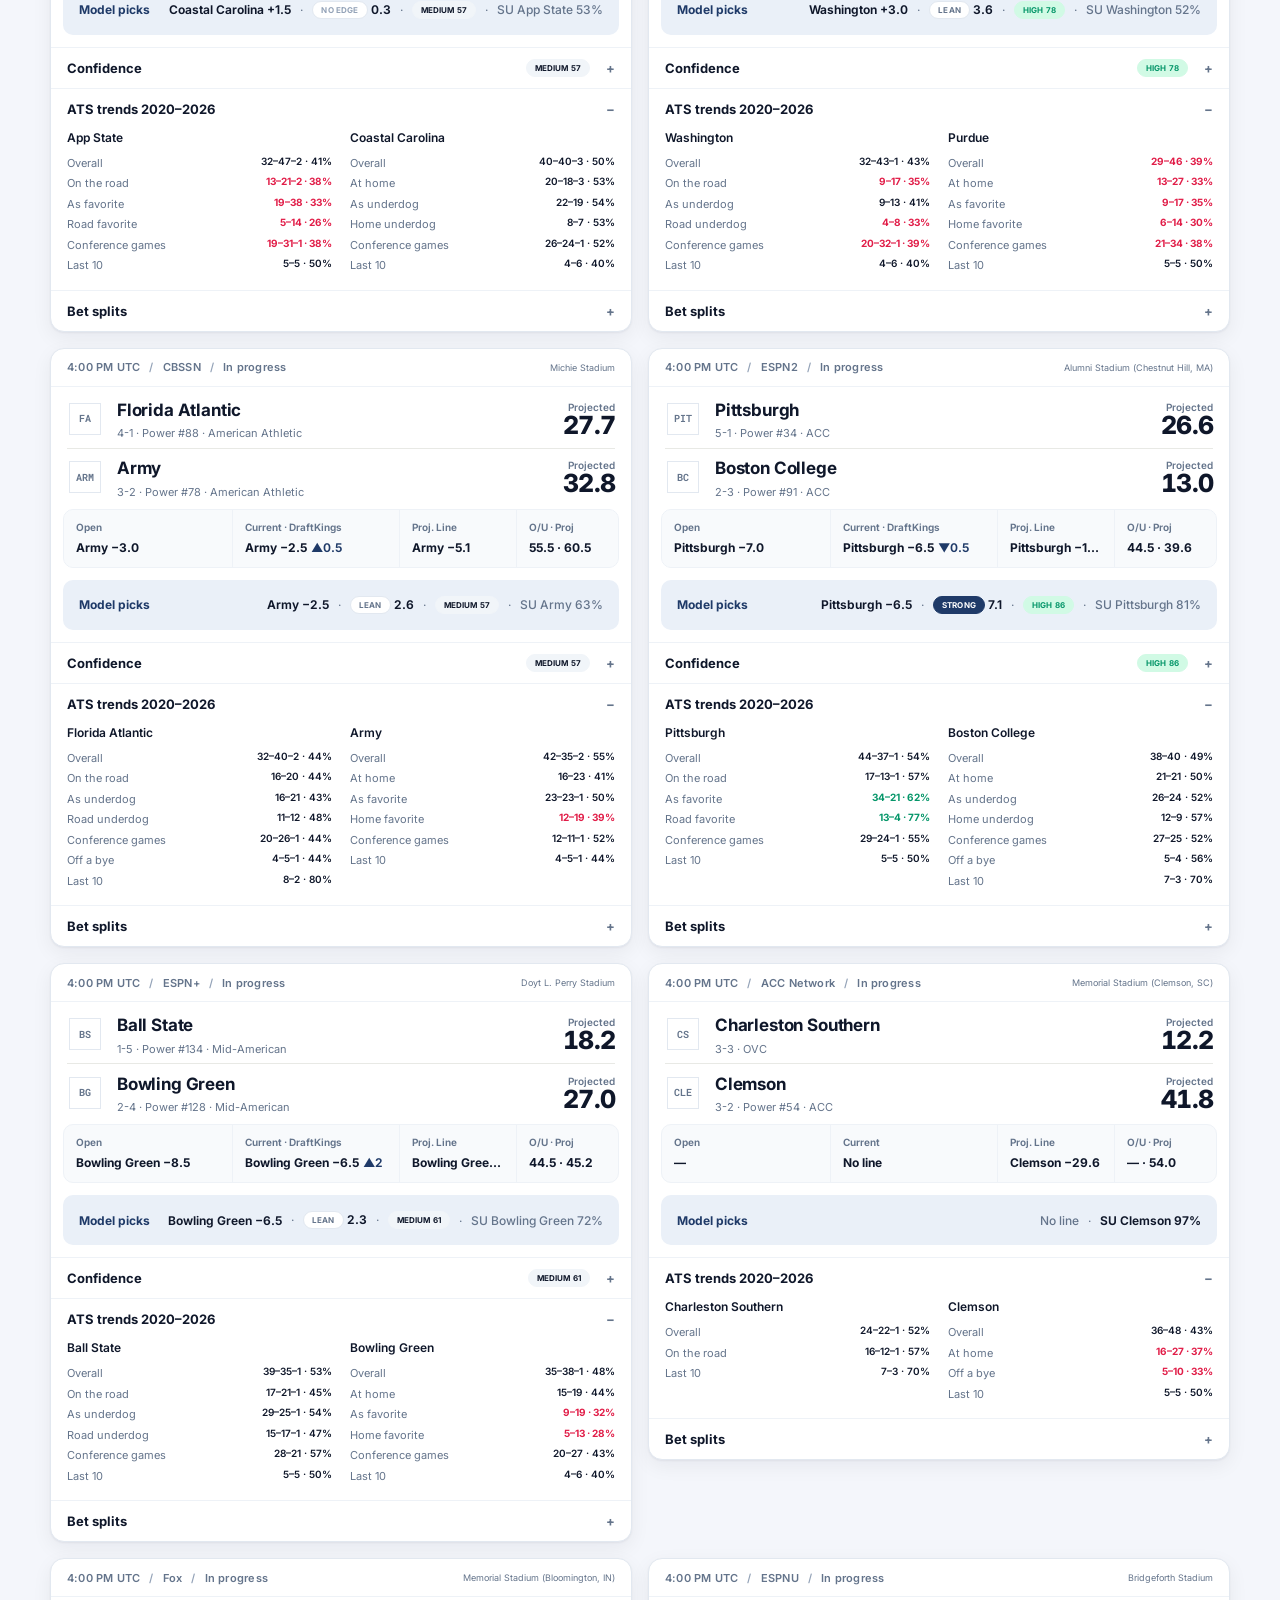
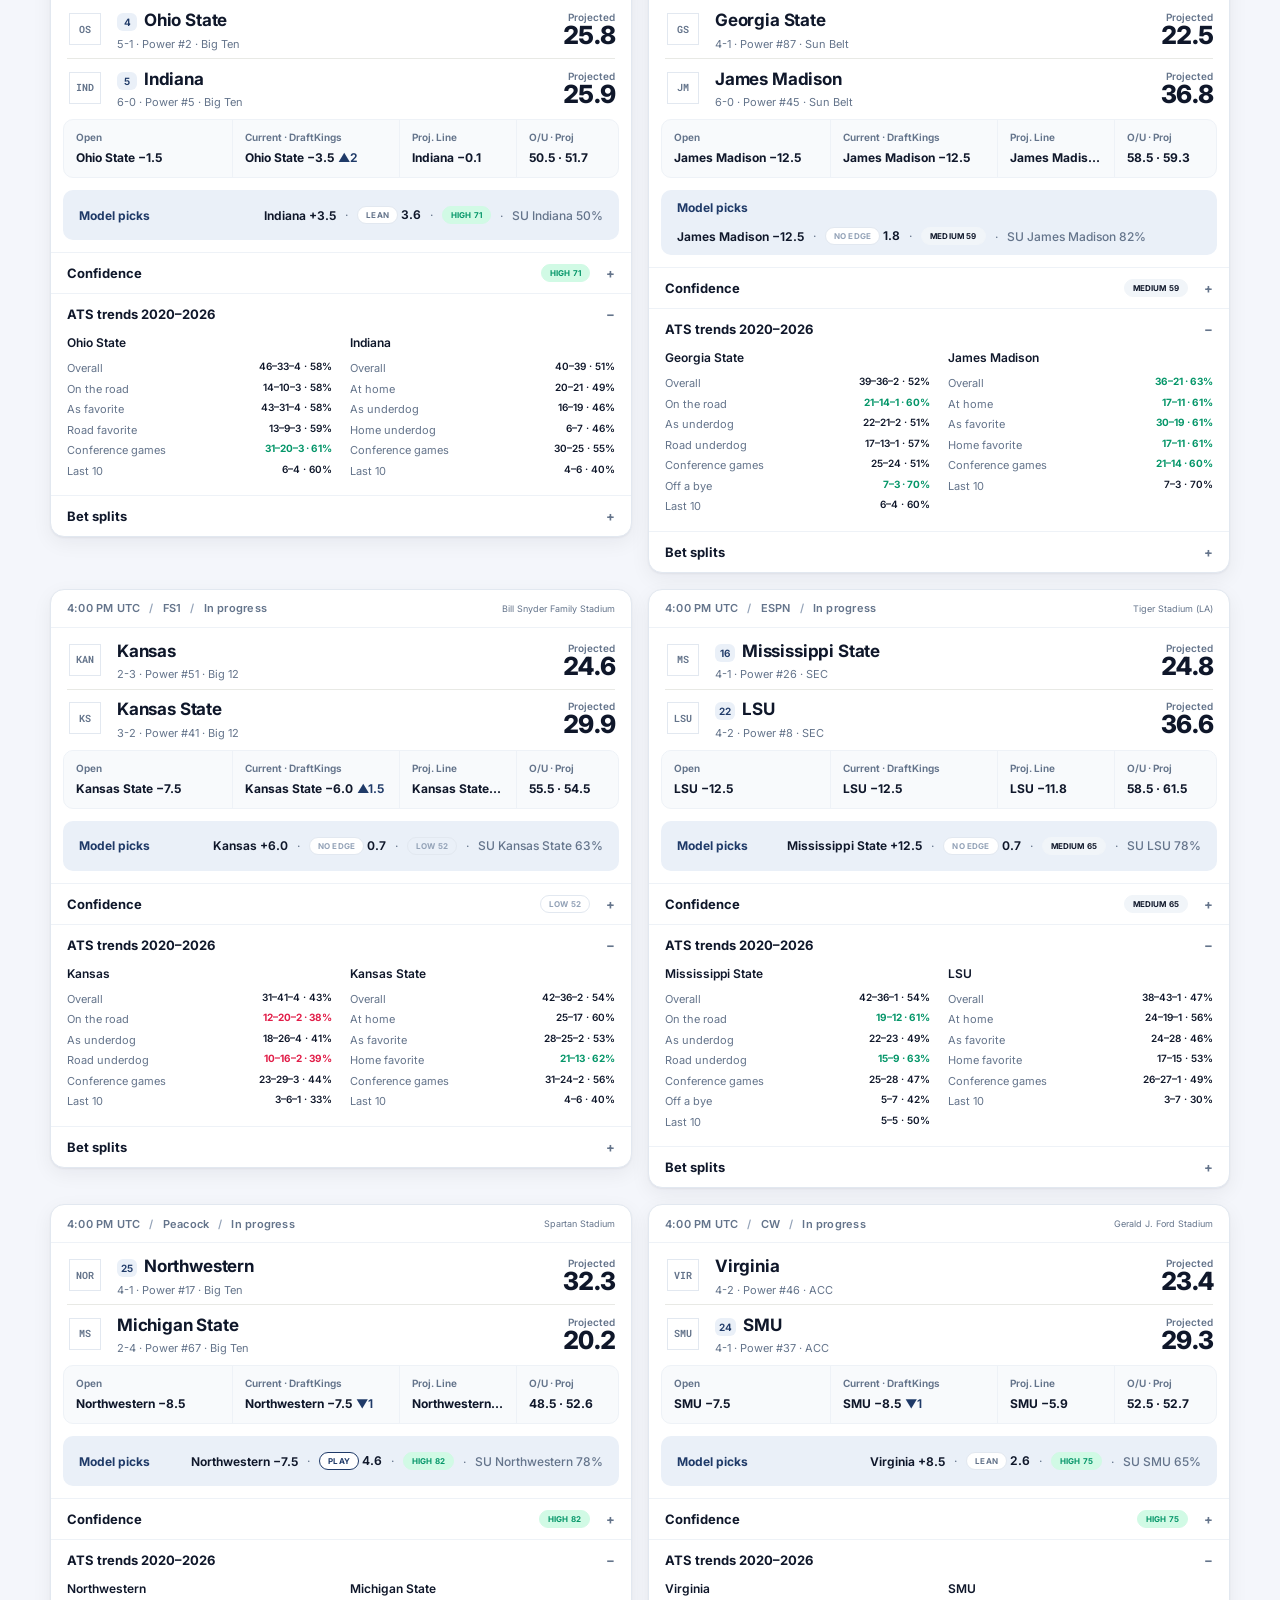
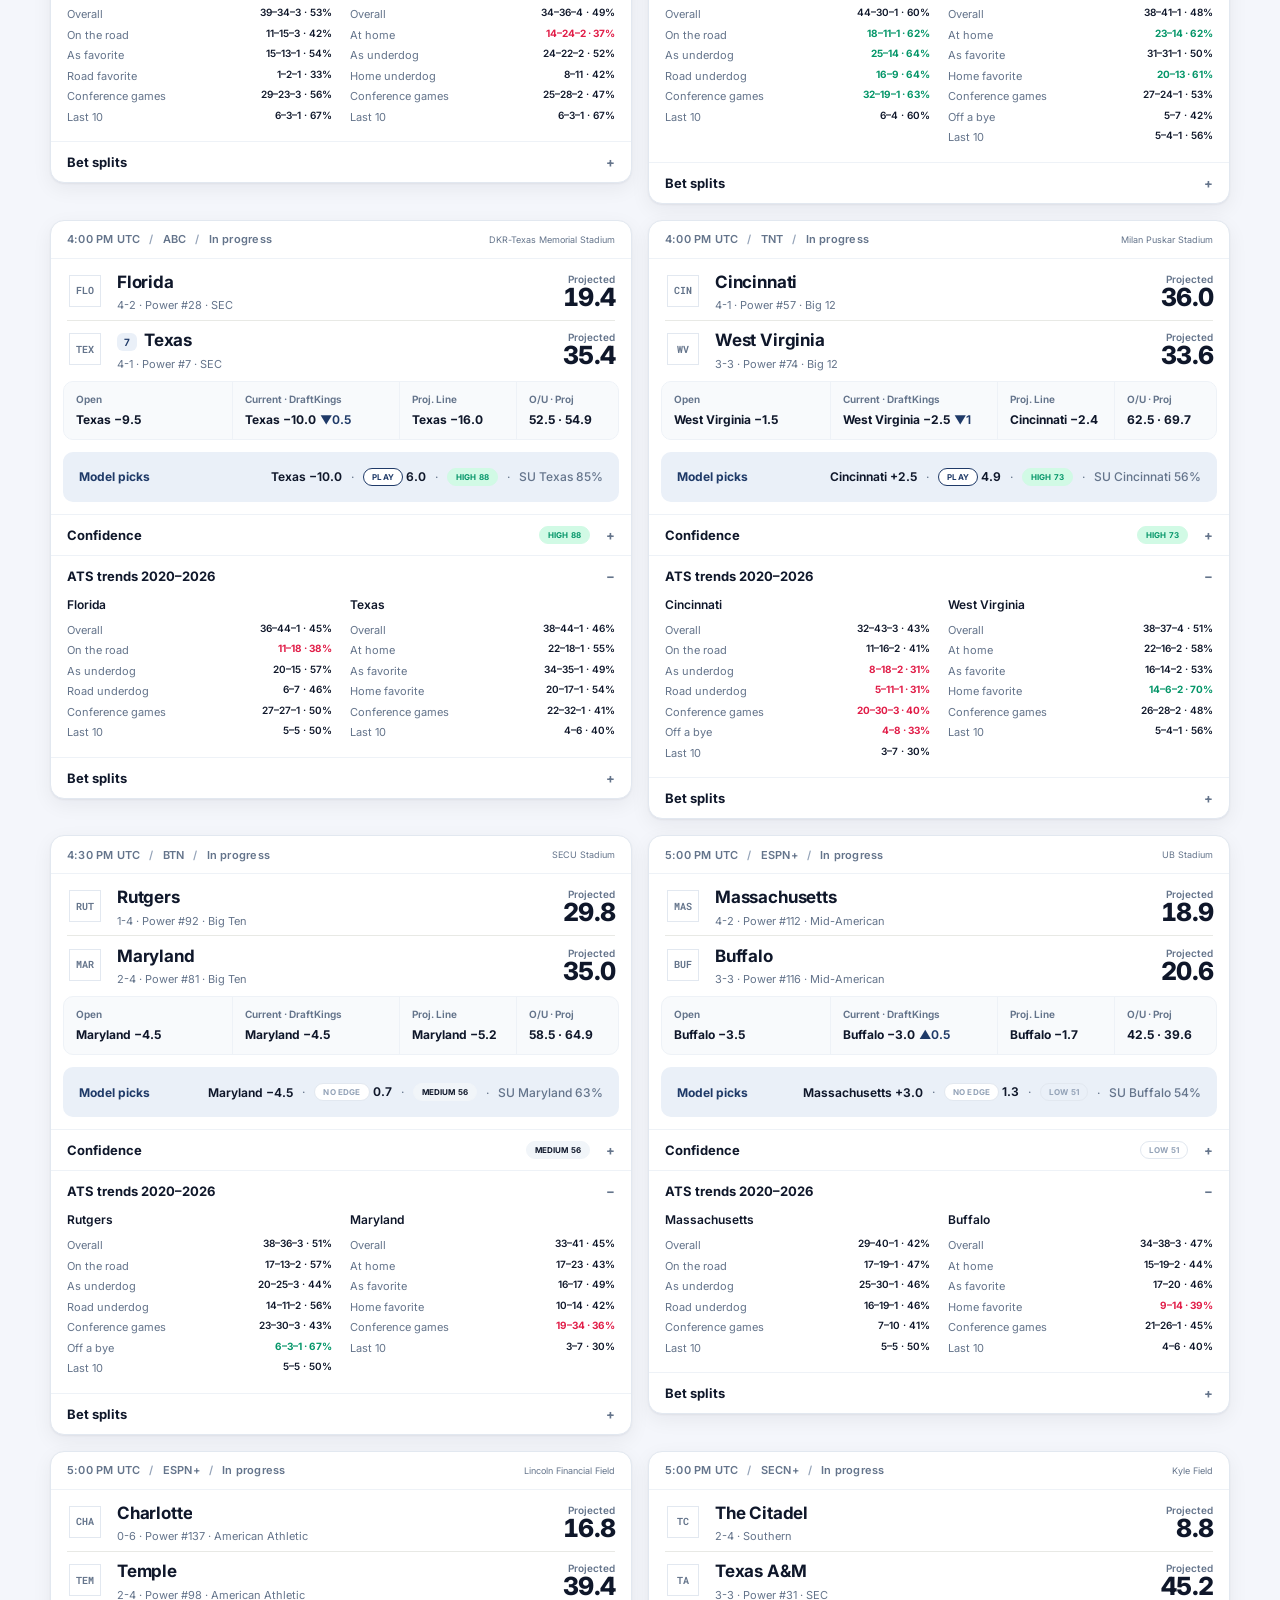
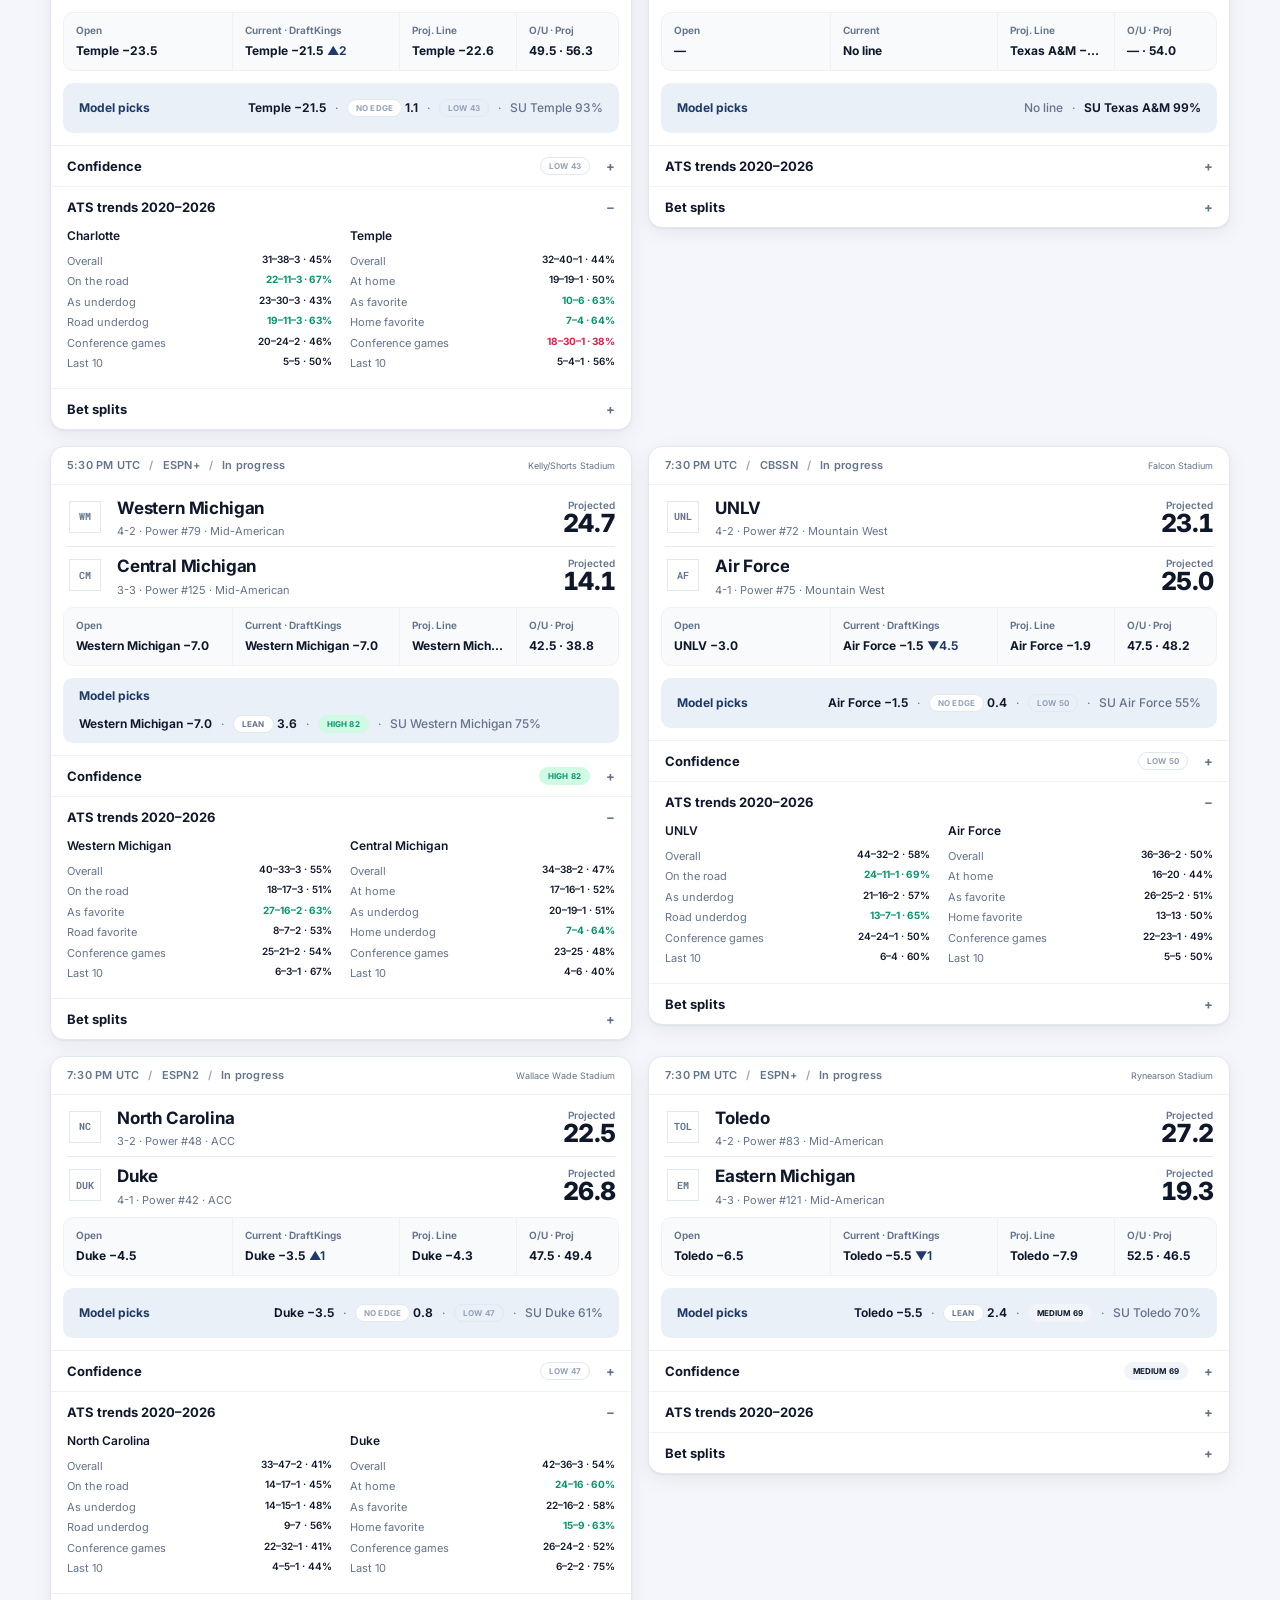
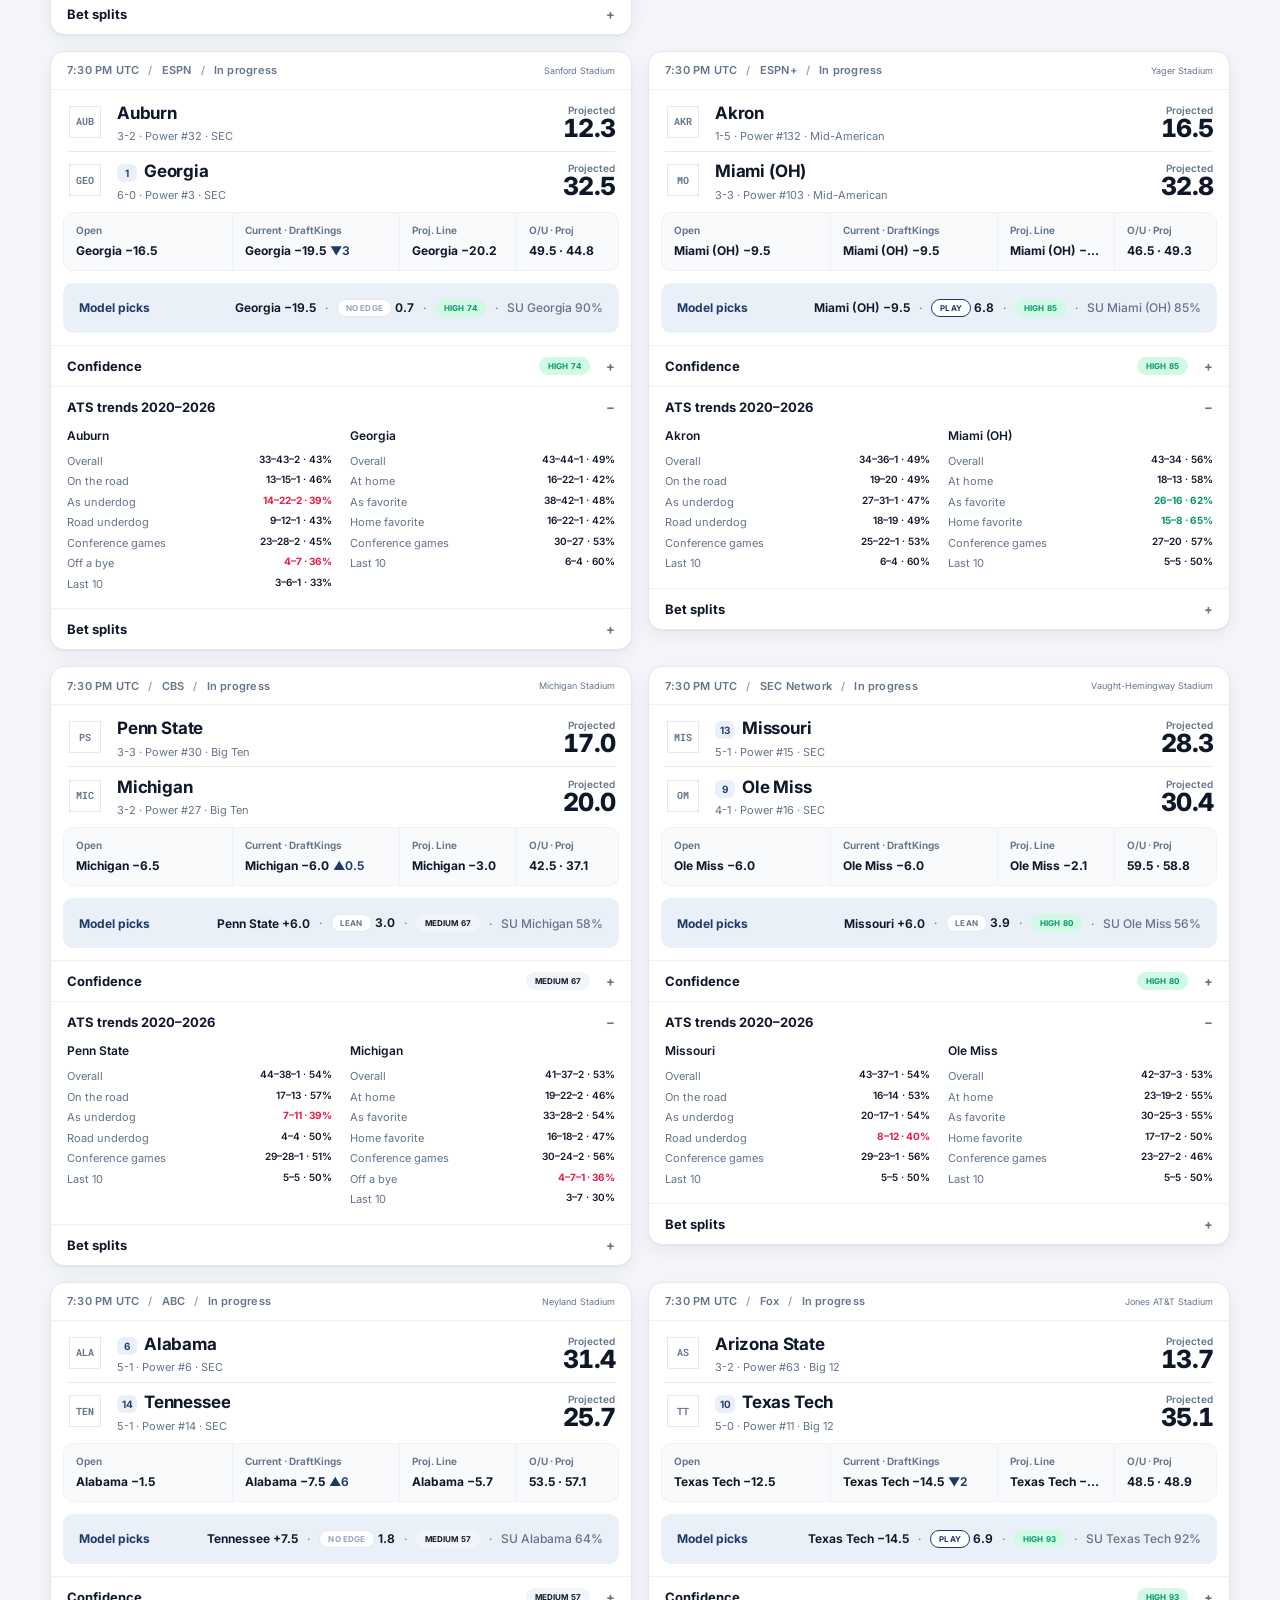
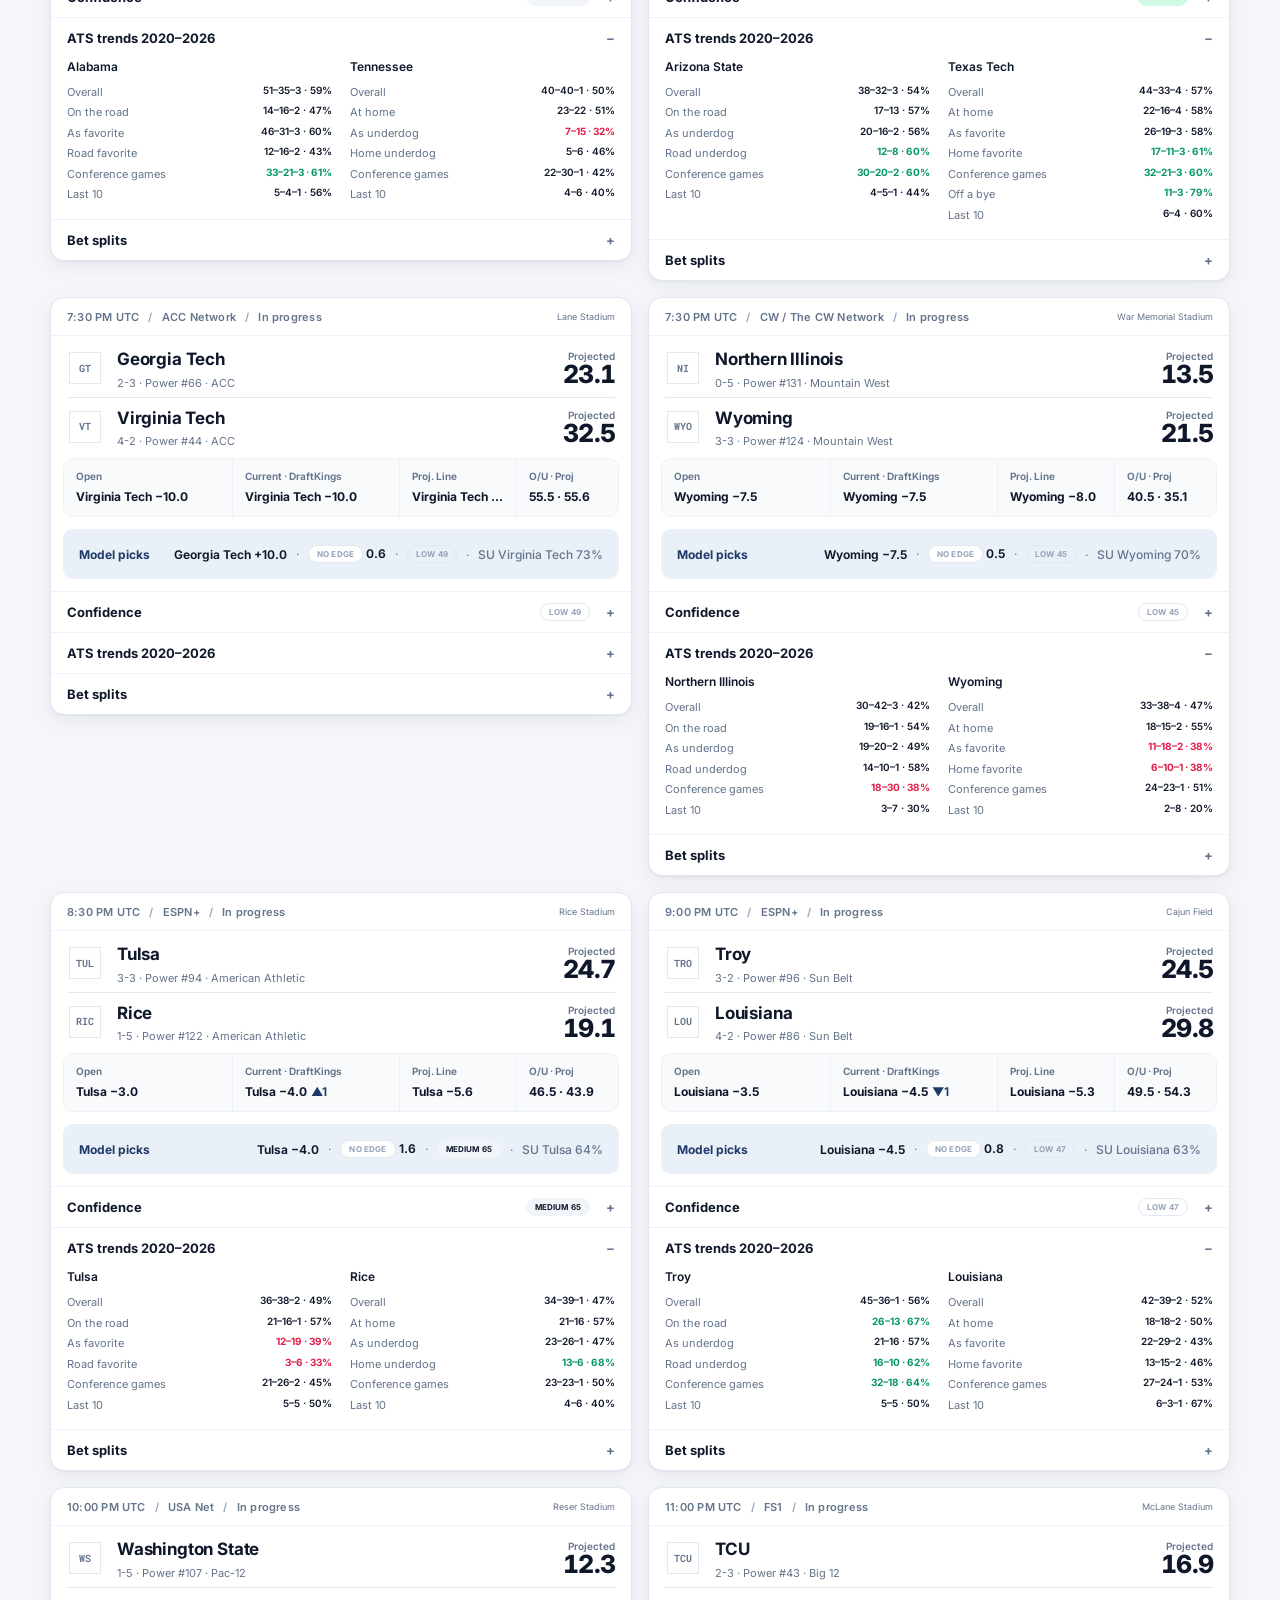
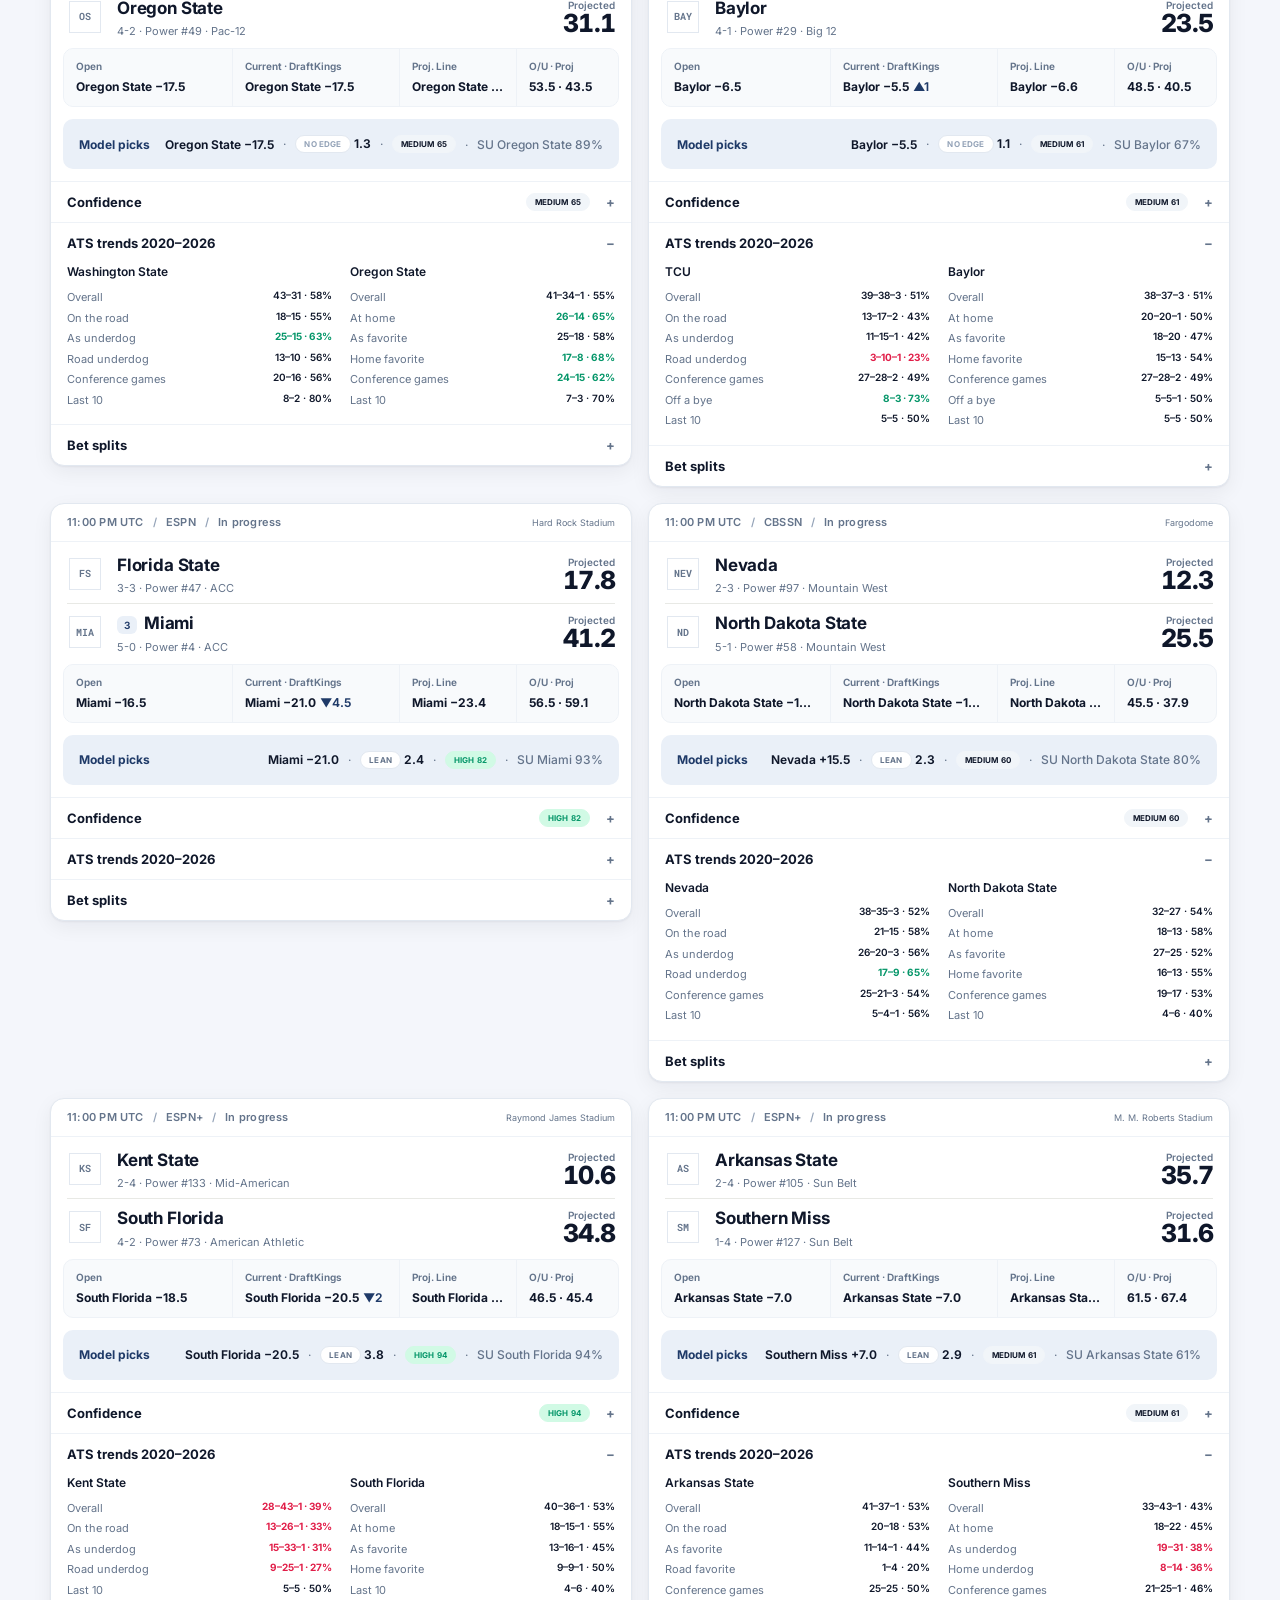
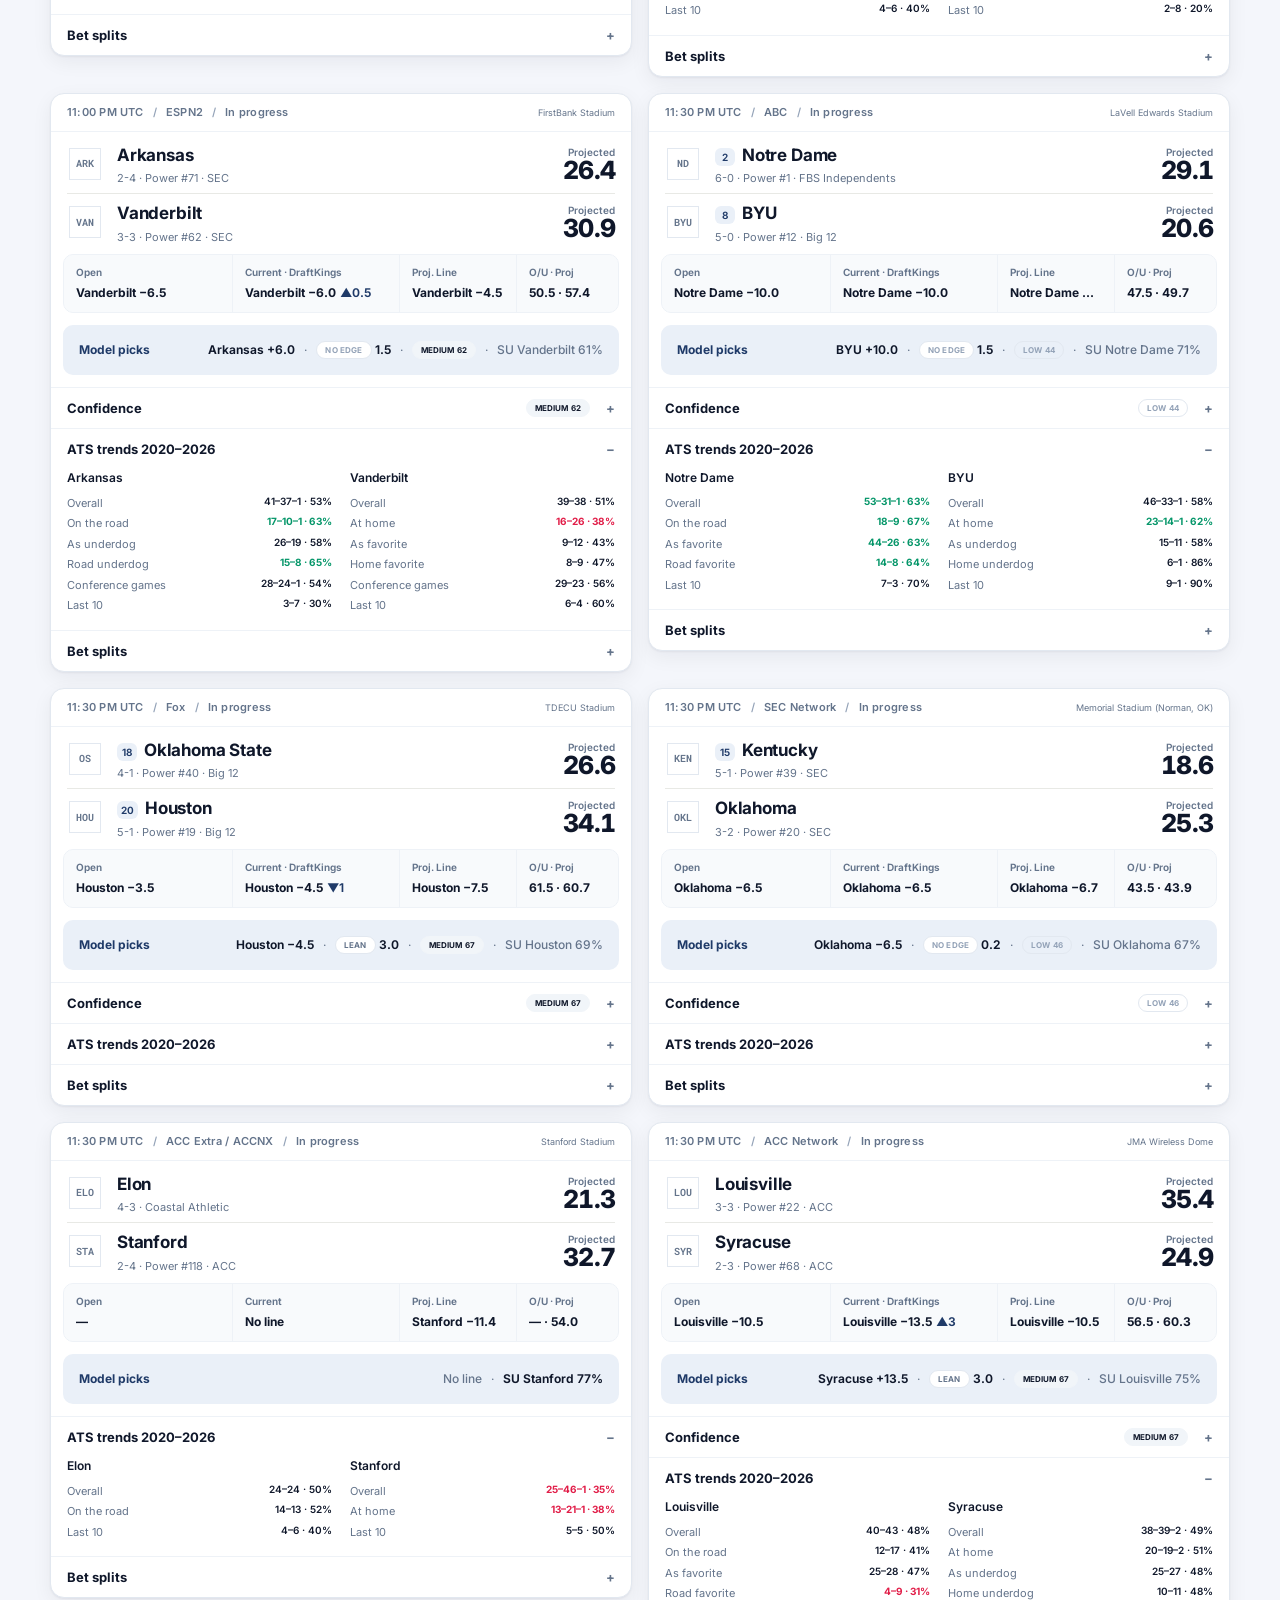
==== commit 23024f5f: "Closing line value (CLV) on the Record tab for CFB, NFL and NHL - sportscommon/clv.py: the bet numbe" ====
--- a/site/index.html
+++ b/site/index.html
@@ -93,6 +93,7 @@
             <p>Picks lock at the last line before kickoff and are graded straight up and against the spread. Pushes count as neither.</p>
           </div>
           <div id="record-tiles" class="tiles"></div>
+          <p class="muted clv-note"><strong>CLV (closing line value)</strong> compares the number when the model first made a pick with the closing number. Positive means the market moved toward our side after we picked it. It's the standard early read on whether picks have an edge, and it becomes meaningful within a few hundred picks, well before win–loss records do. Hover a pick's CLV for both numbers. Backtest picks have no CLV, since the backtest only had closing lines.</p>
           <h3 class="day-heading-h">By week</h3>
           <div class="table-wrap"><table id="record-weeks" class="data"></table></div>
           <h3 class="day-heading-h">Pick log</h3>
--- a/site/styles.css
+++ b/site/styles.css
@@ -292,3 +292,7 @@
 .bt-top { margin-top: 48px; }
 .bt-tag { display: inline-block; margin-left: 6px; padding: 0 5px; border-radius: 3px; font-size: 10px; font-weight: 700;
   letter-spacing: .04em; color: var(--muted, #6b7280); border: 1px solid currentColor; vertical-align: 1px; }
+#bt-tuning { white-space: normal; text-align: right; flex: 1 1 260px; }
+.clv-note { margin: 10px 0 0; font-size: 13px; max-width: 80ch; }
+.tile.clv .v.pos { color: var(--win, var(--accent)); }
+.tile.clv .v.neg { color: var(--loss); }
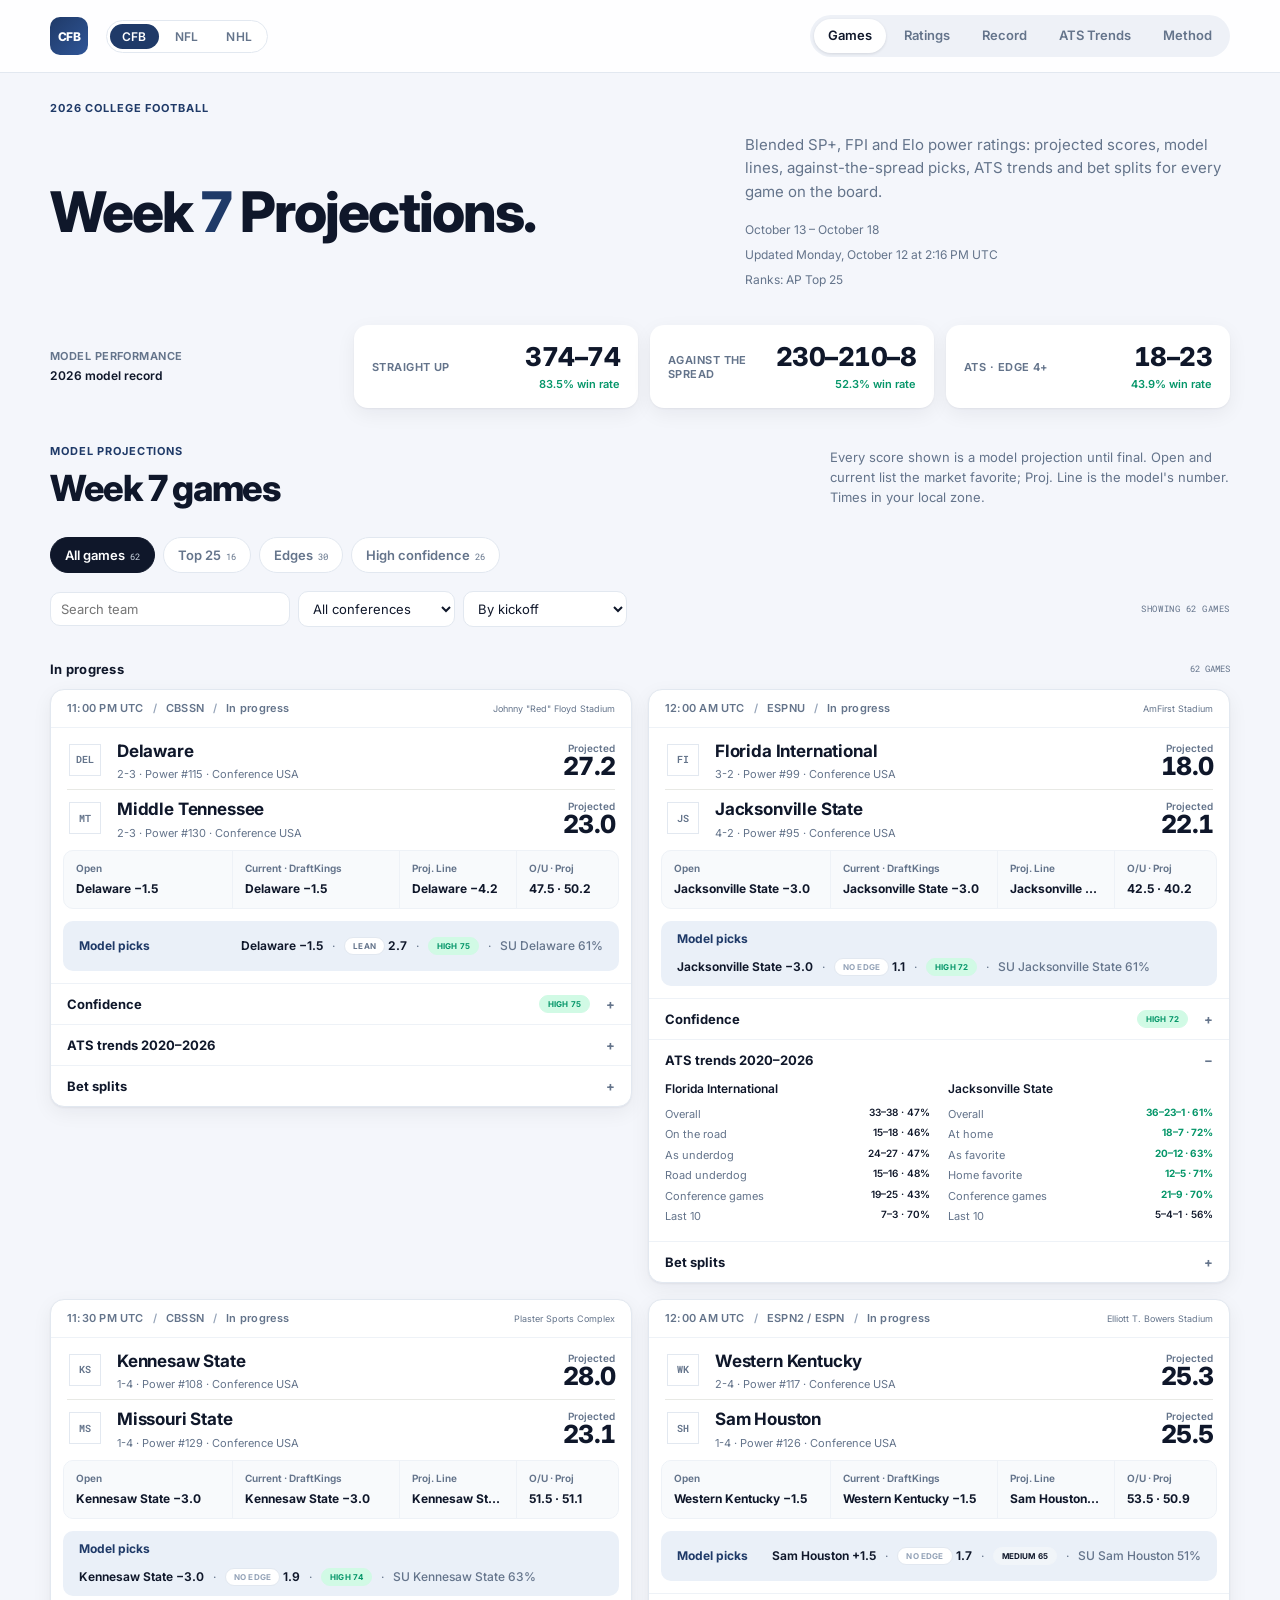
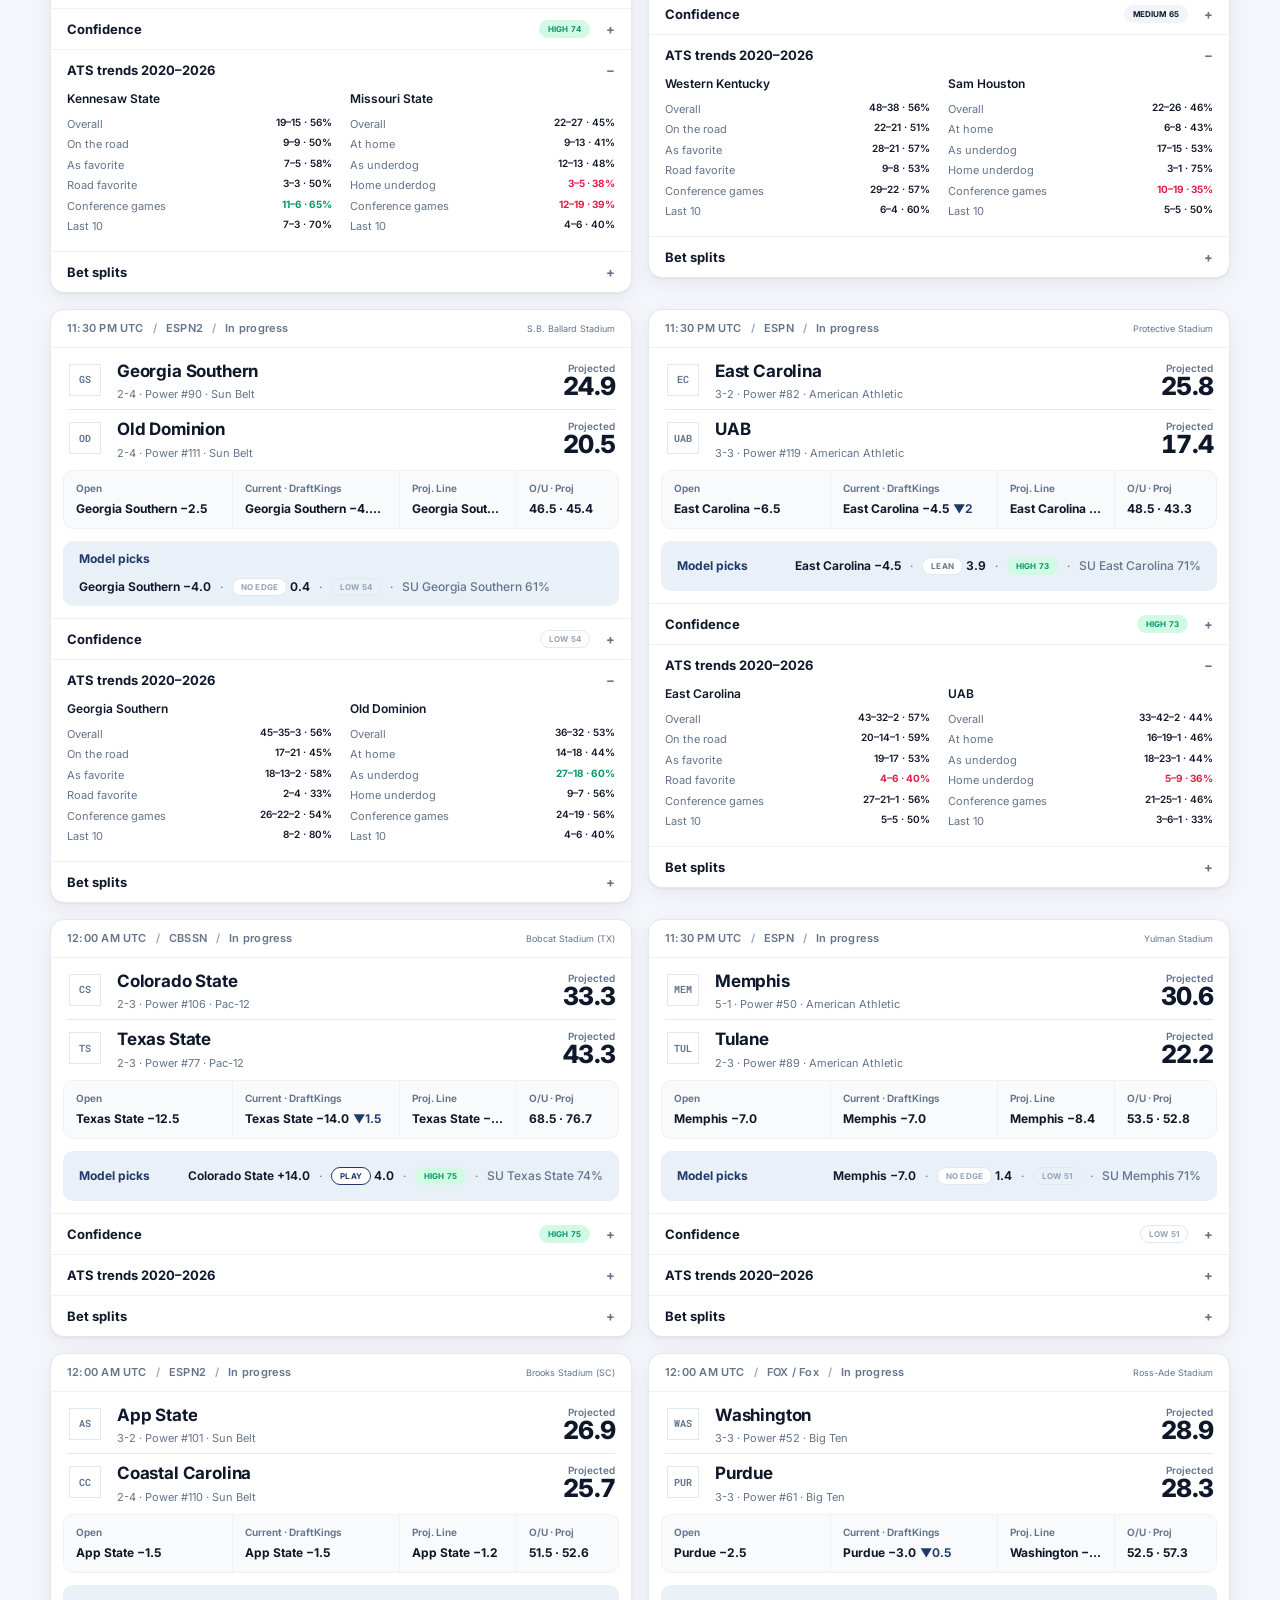
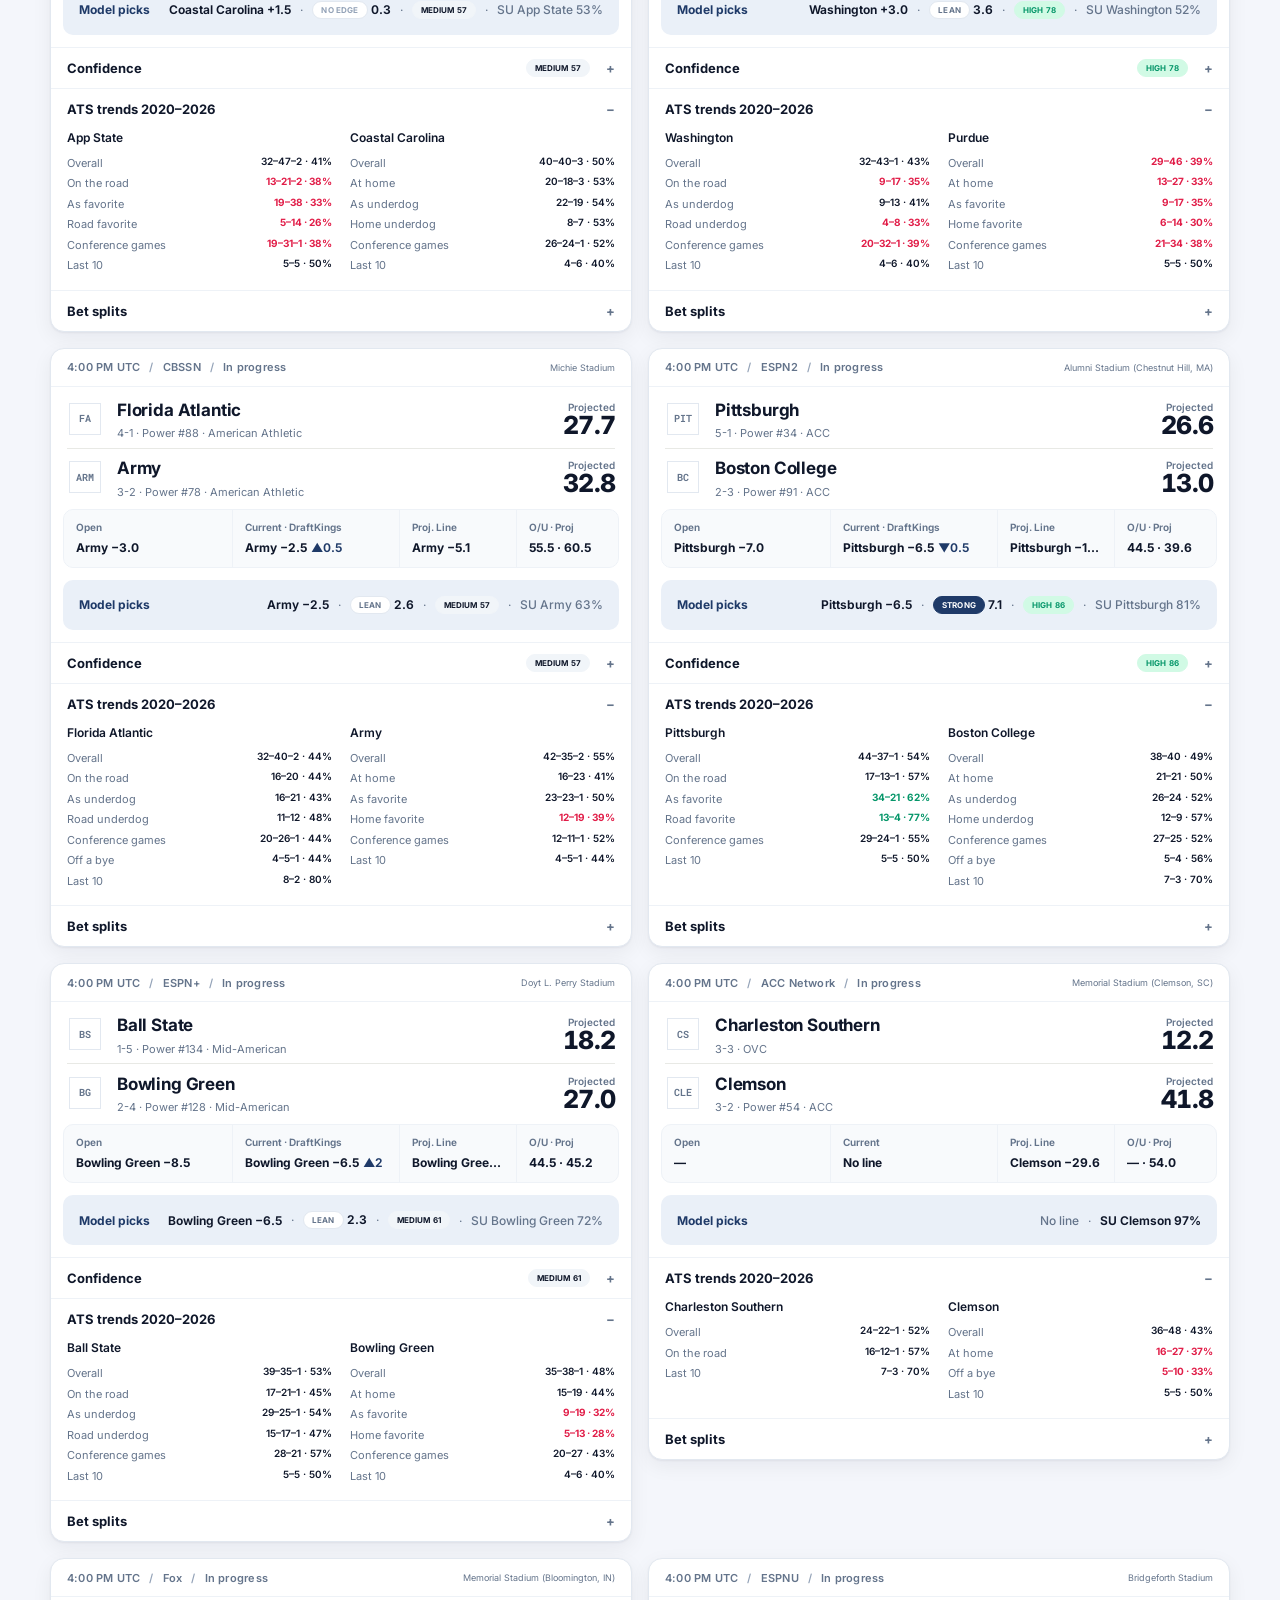
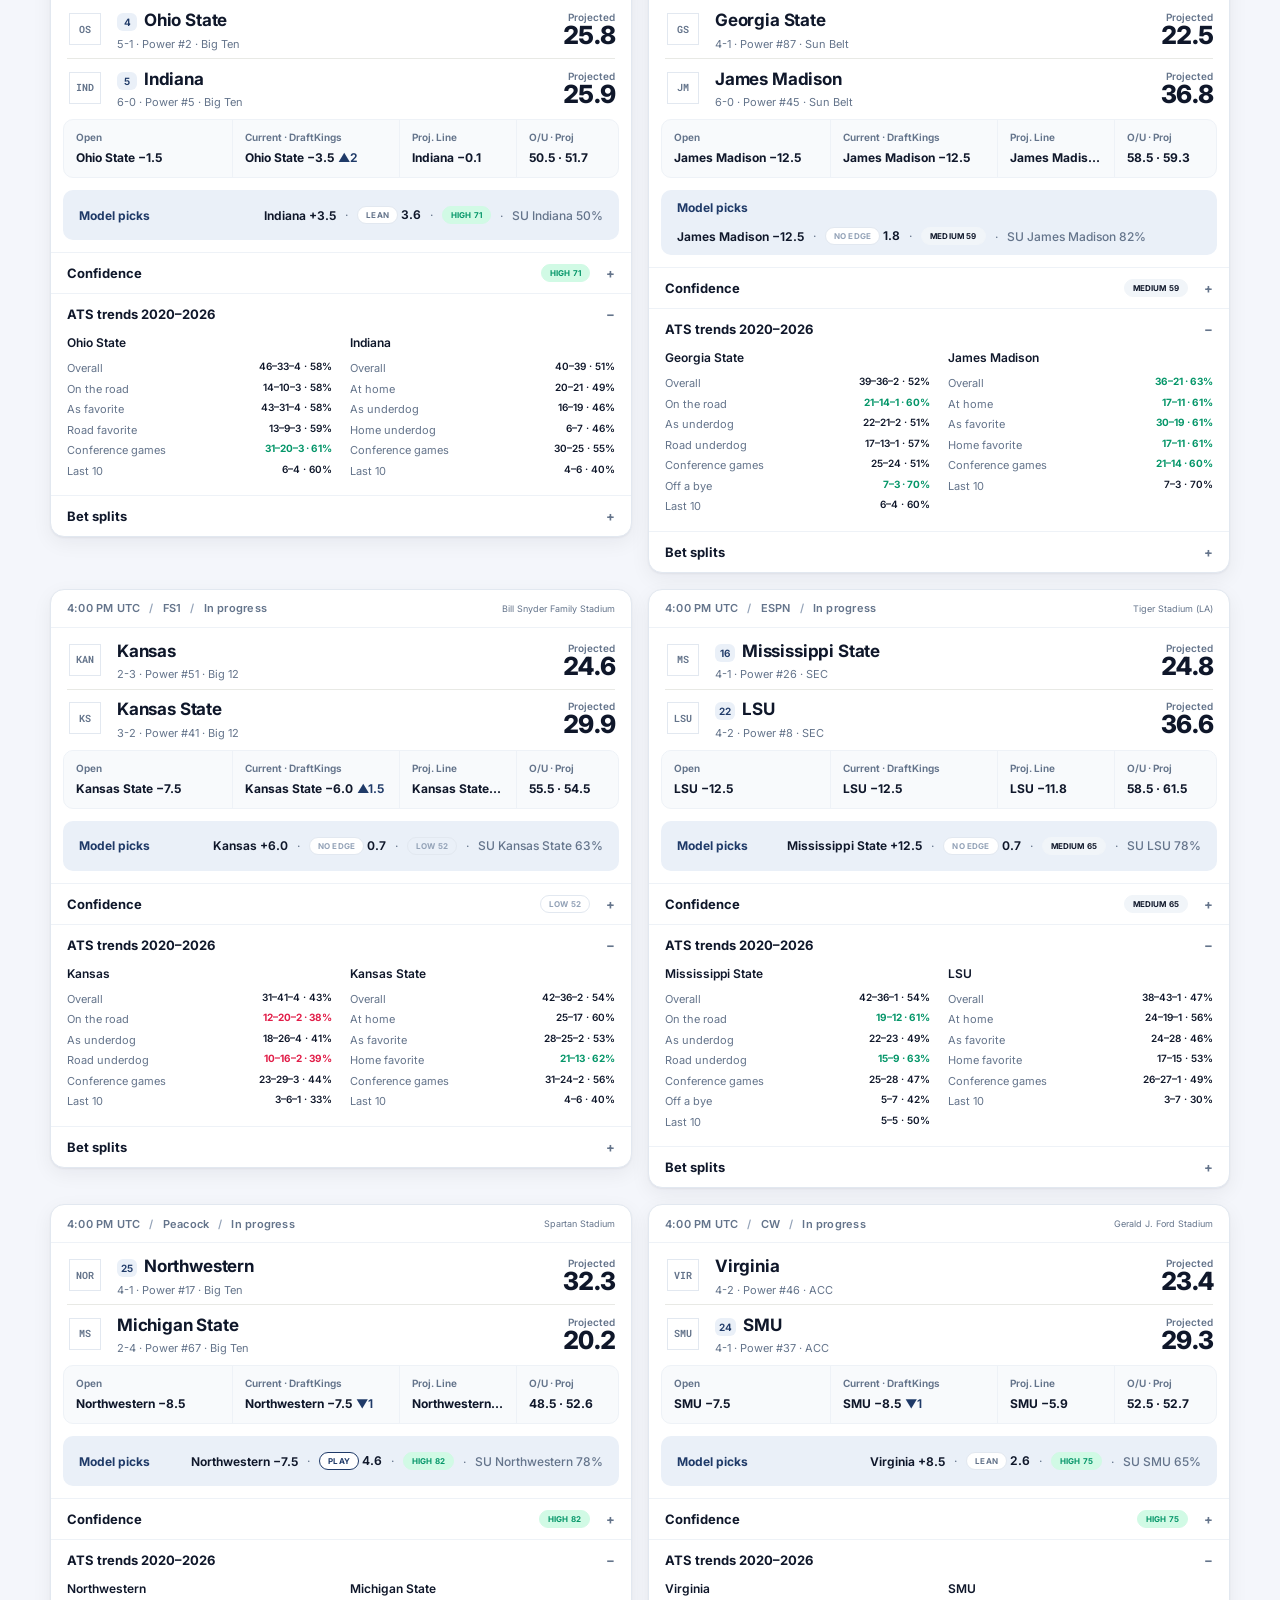
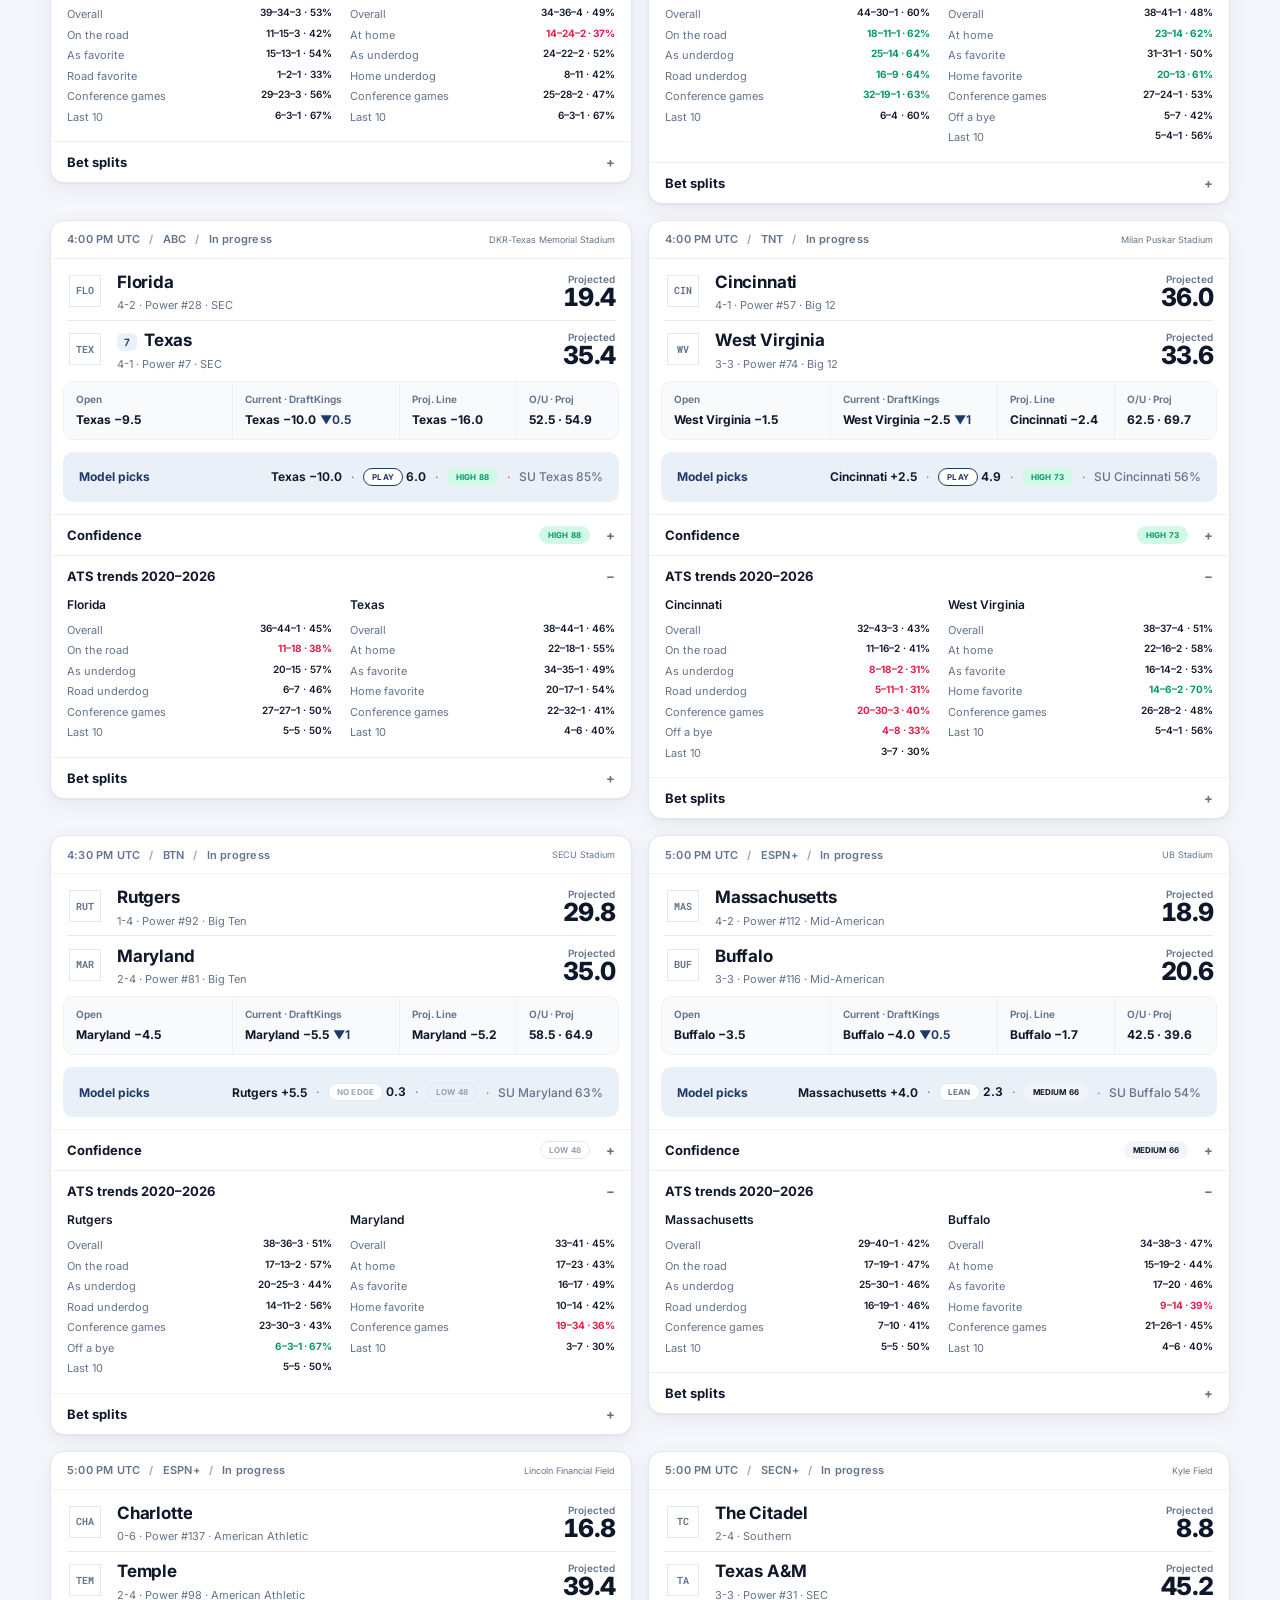
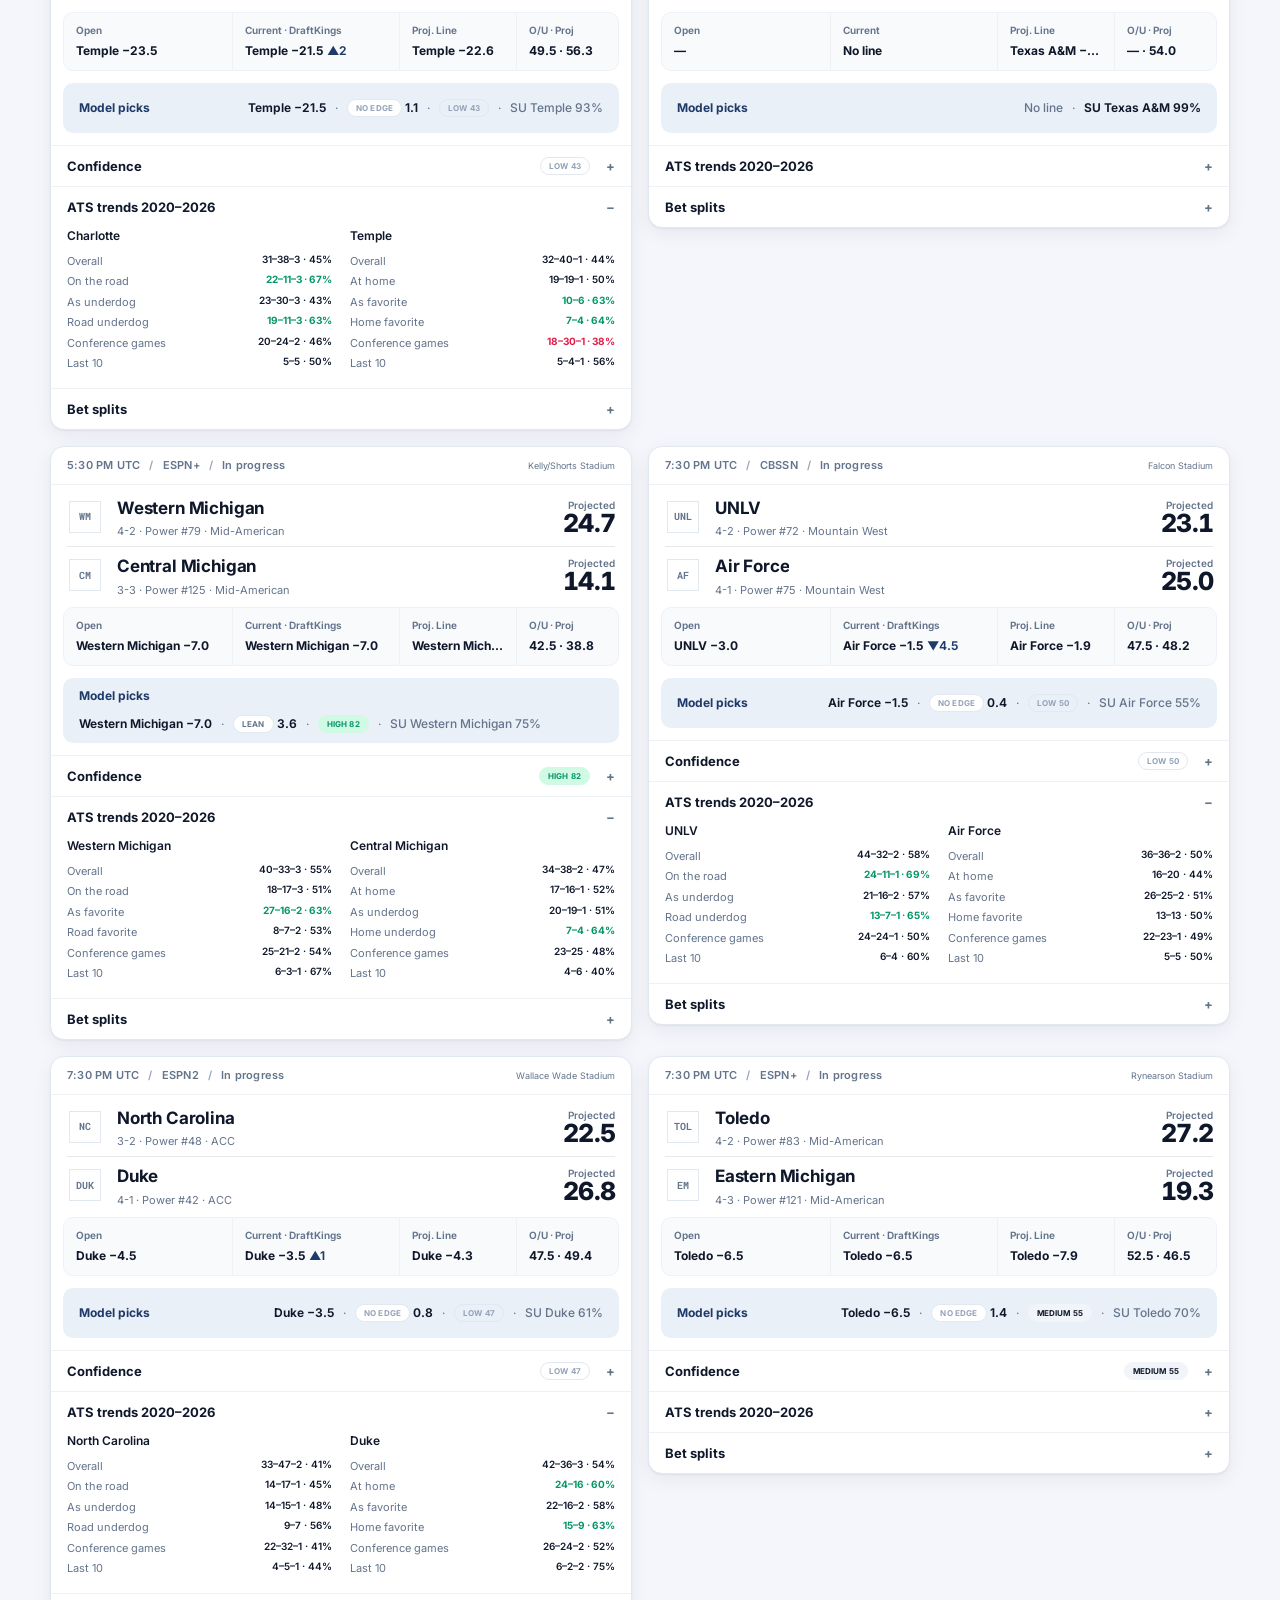
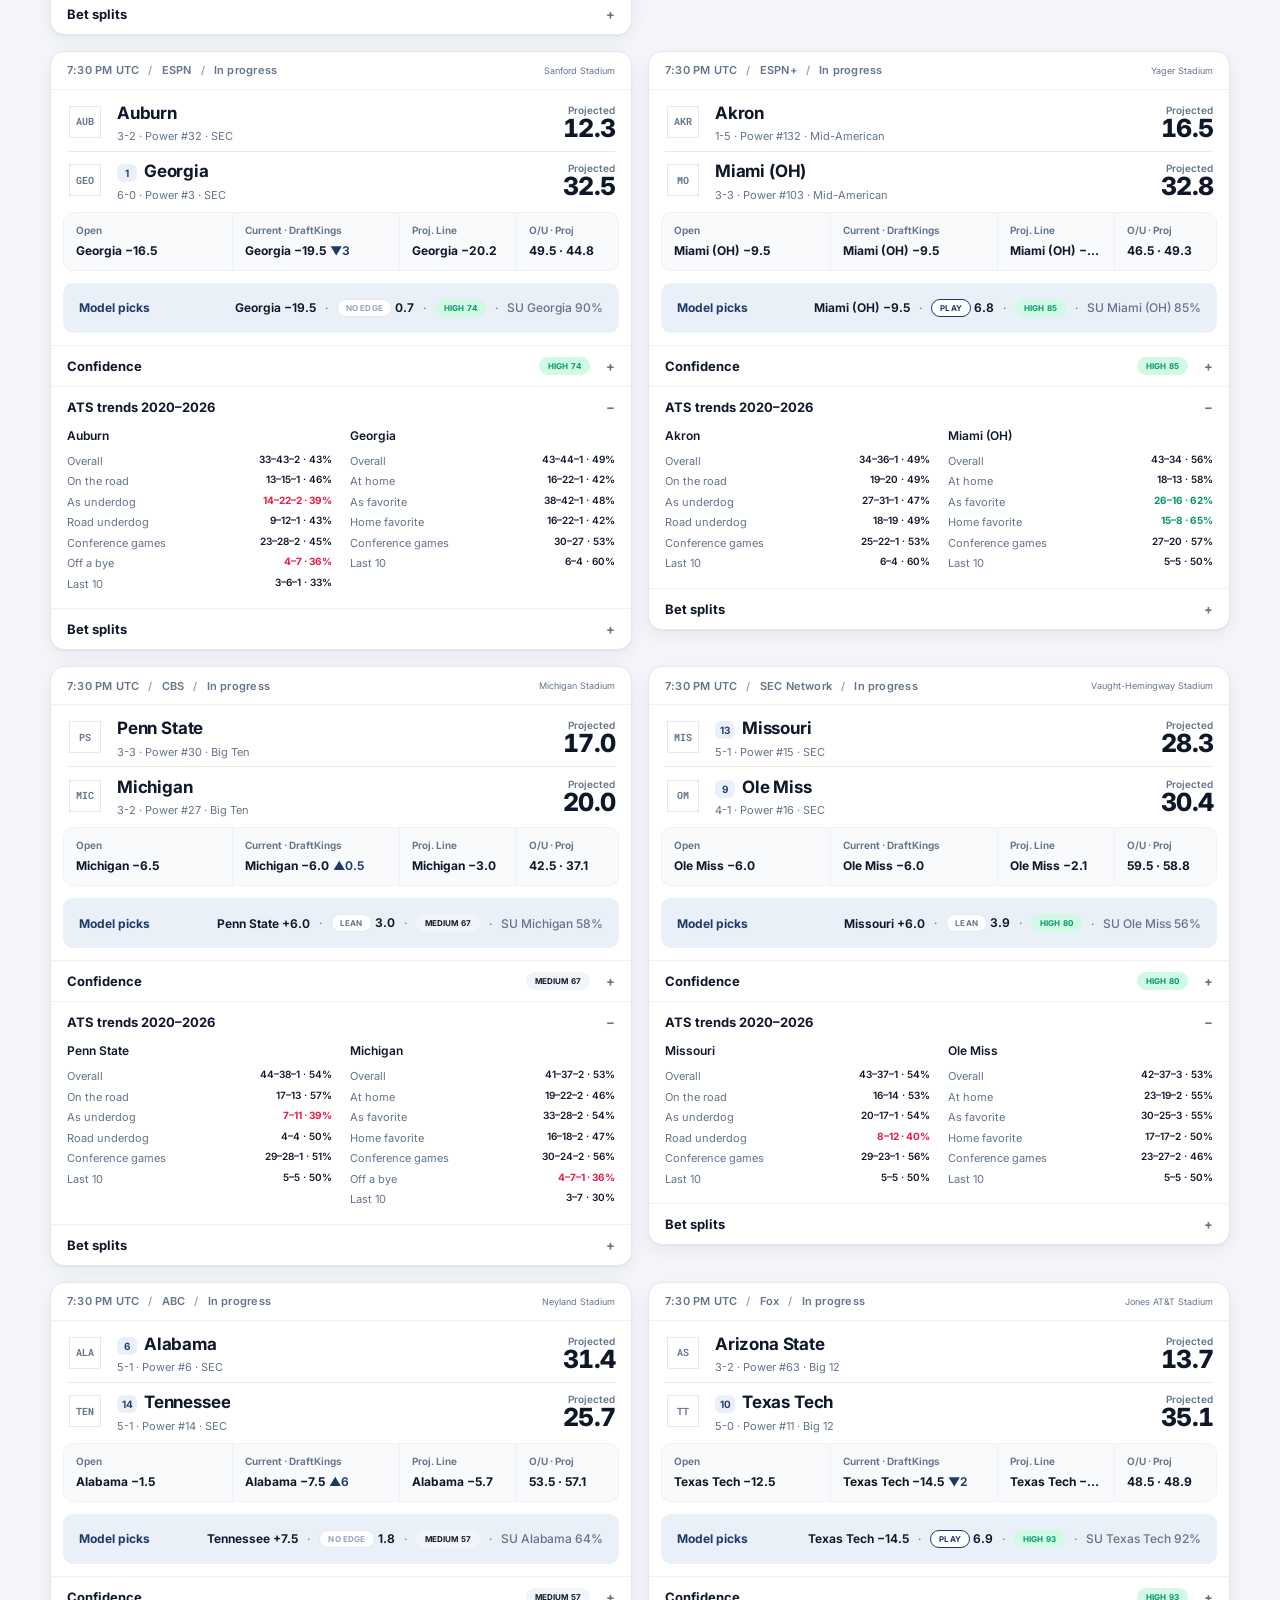
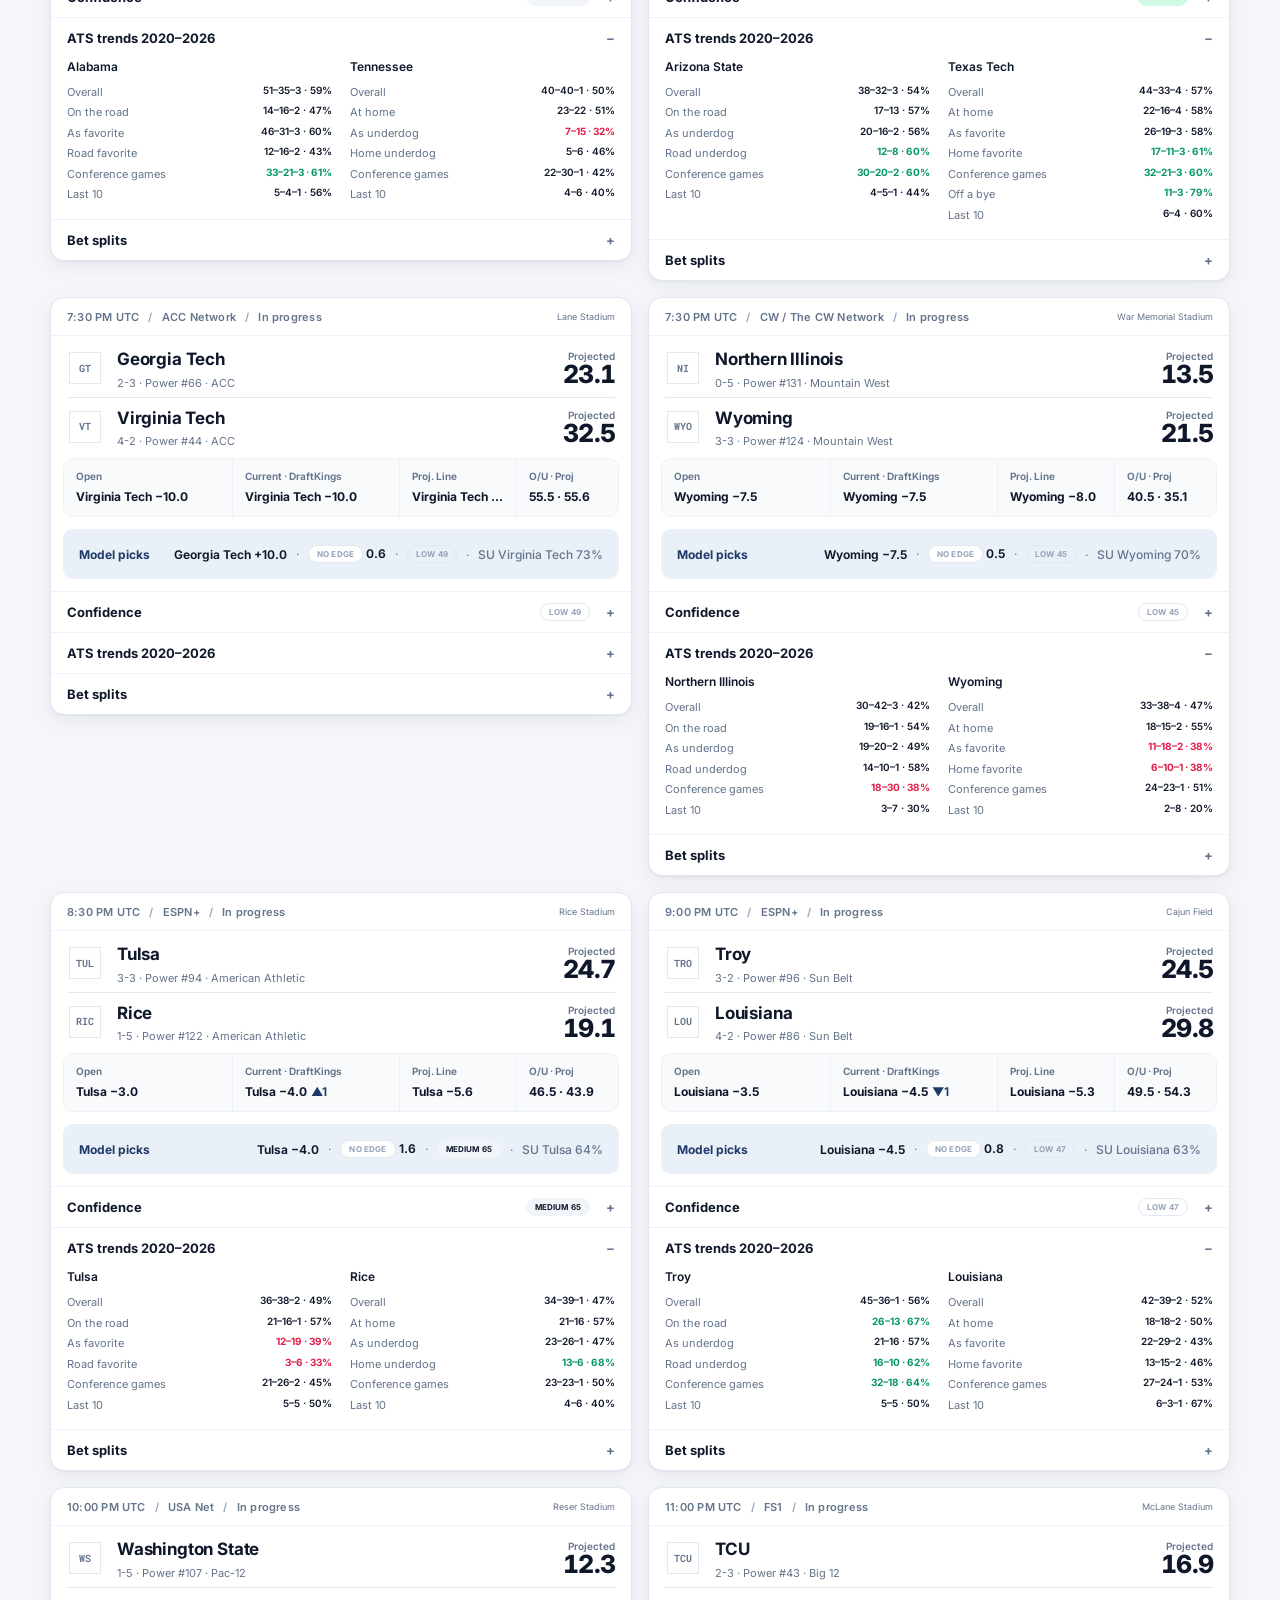
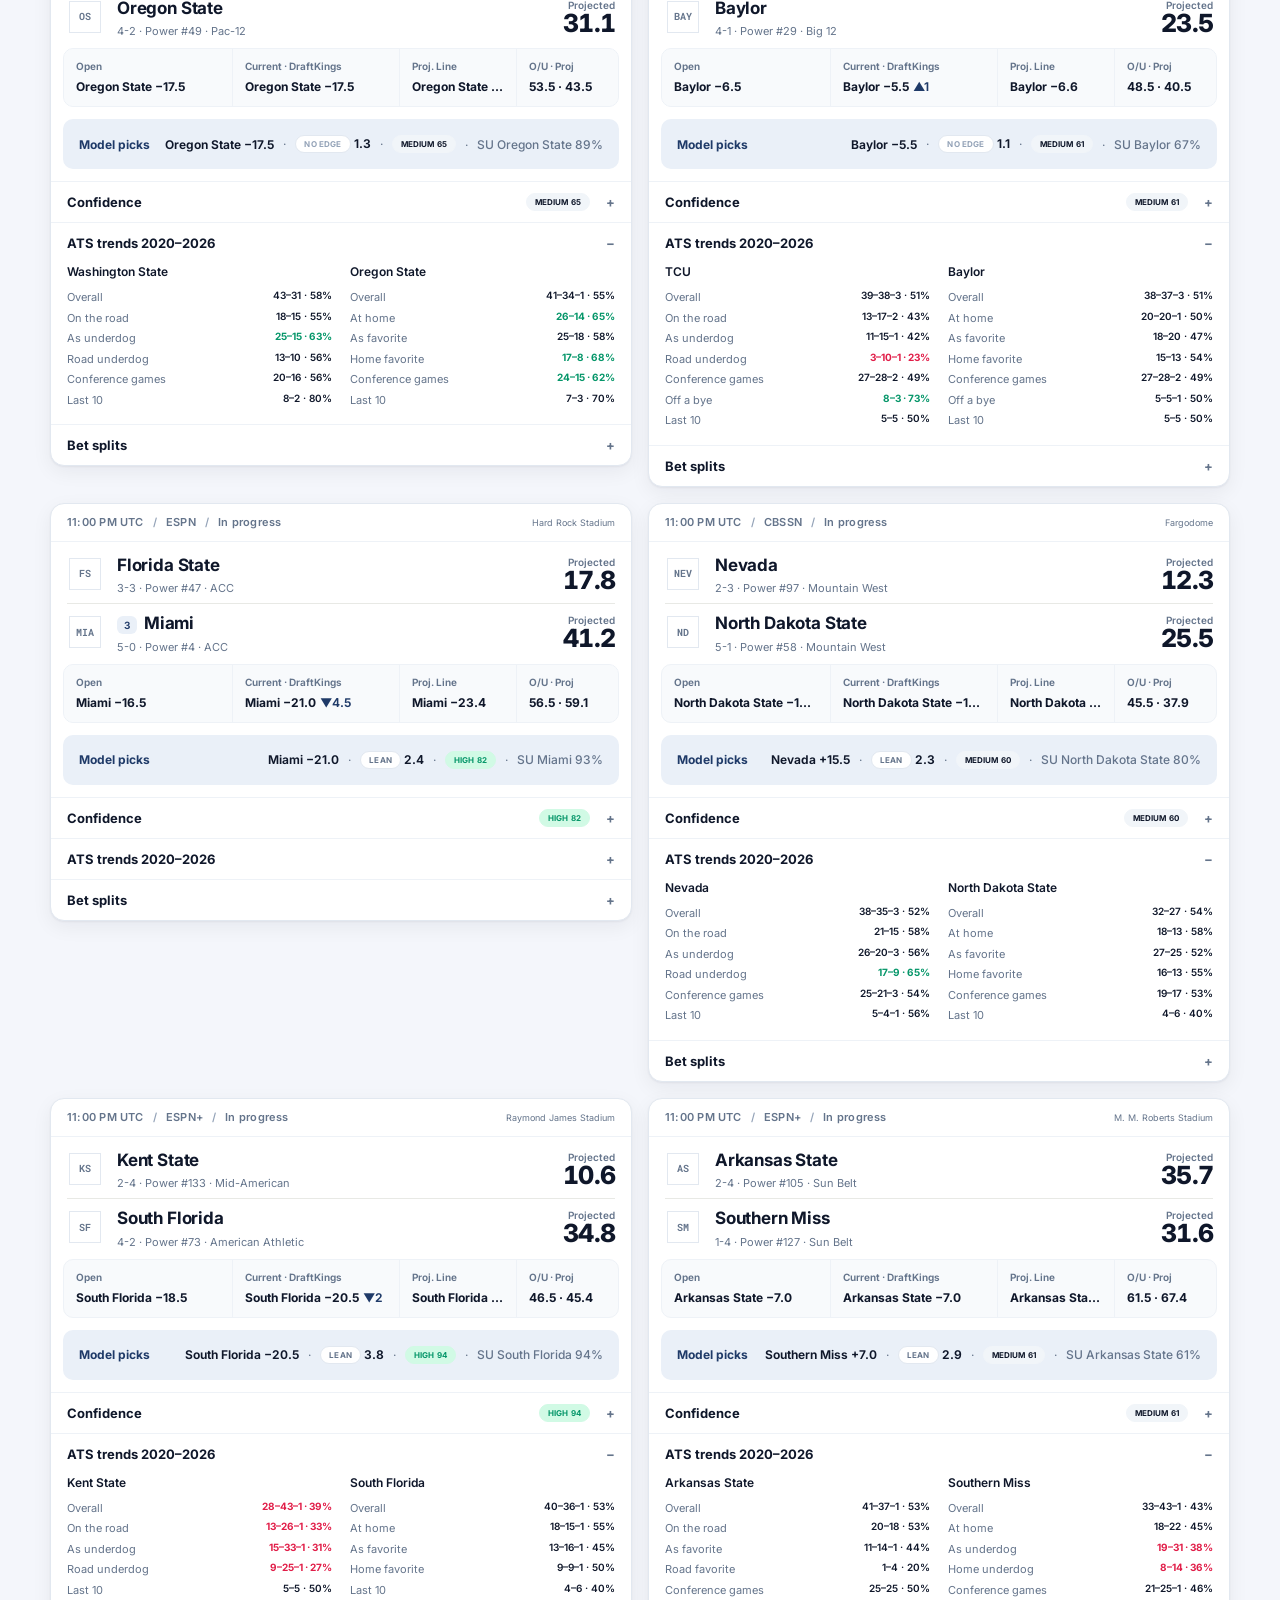
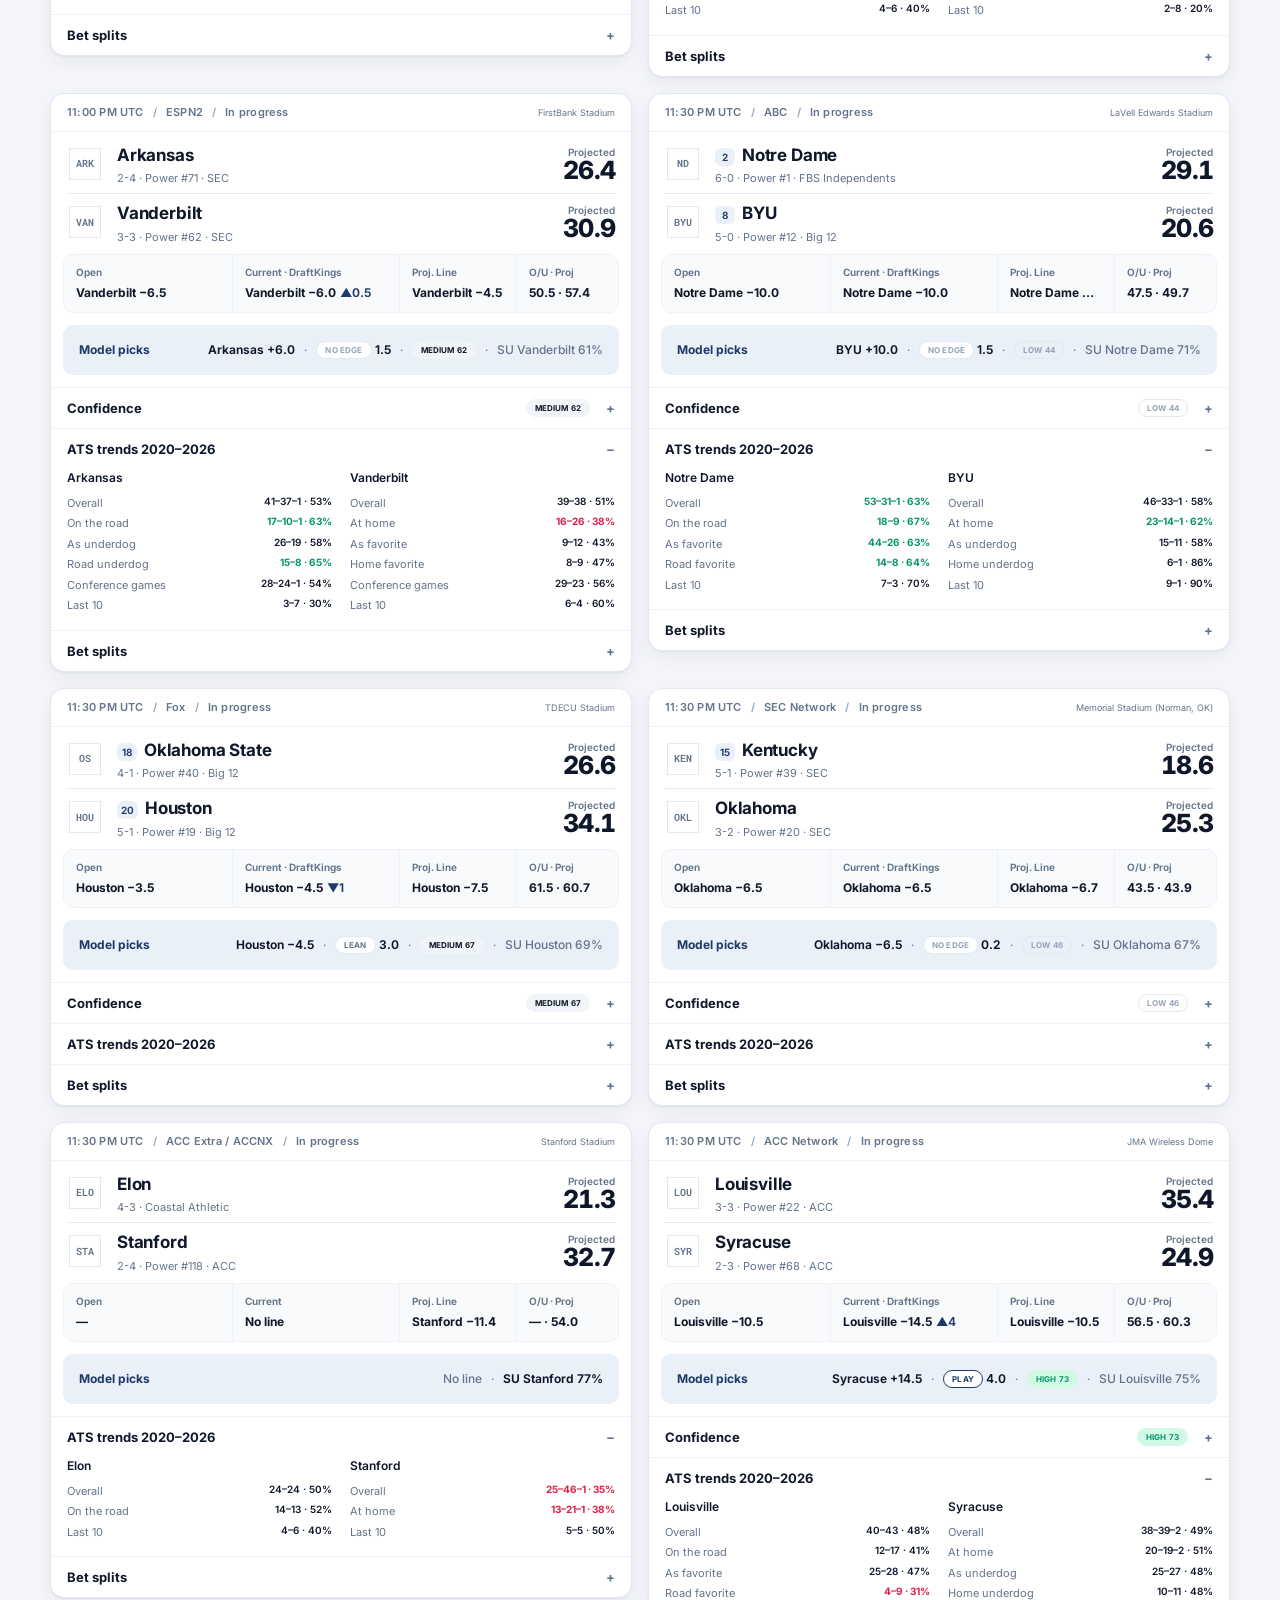
==== commit 7e4dc51b: "NHL: say 'puck drop' instead of 'kickoff'; moneyline wording on the Record tab Co-Authored-By: Claud" ====
--- a/site/index.html
+++ b/site/index.html
@@ -65,7 +65,7 @@
             <input type="search" id="game-search" placeholder="Search team" aria-label="Search team">
             <select id="game-conf" aria-label="Conference"><option value="">All conferences</option></select>
             <select id="game-sort" aria-label="Sort">
-              <option value="time">By kickoff</option>
+              <option value="time" id="sort-time">By kickoff</option>
               <option value="edge">Biggest edge</option>
               <option value="conf">Highest confidence</option>
               <option value="move">Biggest line move</option>
@@ -90,7 +90,7 @@
         <section id="tab-record" class="tab-panel" hidden>
           <div class="board-top">
             <div><p class="section-label">Model history</p><h2>Record</h2></div>
-            <p>Picks lock at the last line before kickoff and are graded straight up and against the spread. Pushes count as neither.</p>
+            <p id="record-note">Picks lock at the last line before kickoff and are graded straight up and against the spread. Pushes count as neither.</p>
           </div>
           <div id="record-tiles" class="tiles"></div>
           <p class="muted clv-note"><strong>CLV (closing line value)</strong> compares the number when the model first made a pick with the closing number. Positive means the market moved toward our side after we picked it. It's the standard early read on whether picks have an edge, and it becomes meaningful within a few hundred picks, well before win–loss records do. Hover a pick's CLV for both numbers. Backtest picks have no CLV, since the backtest only had closing lines.</p>
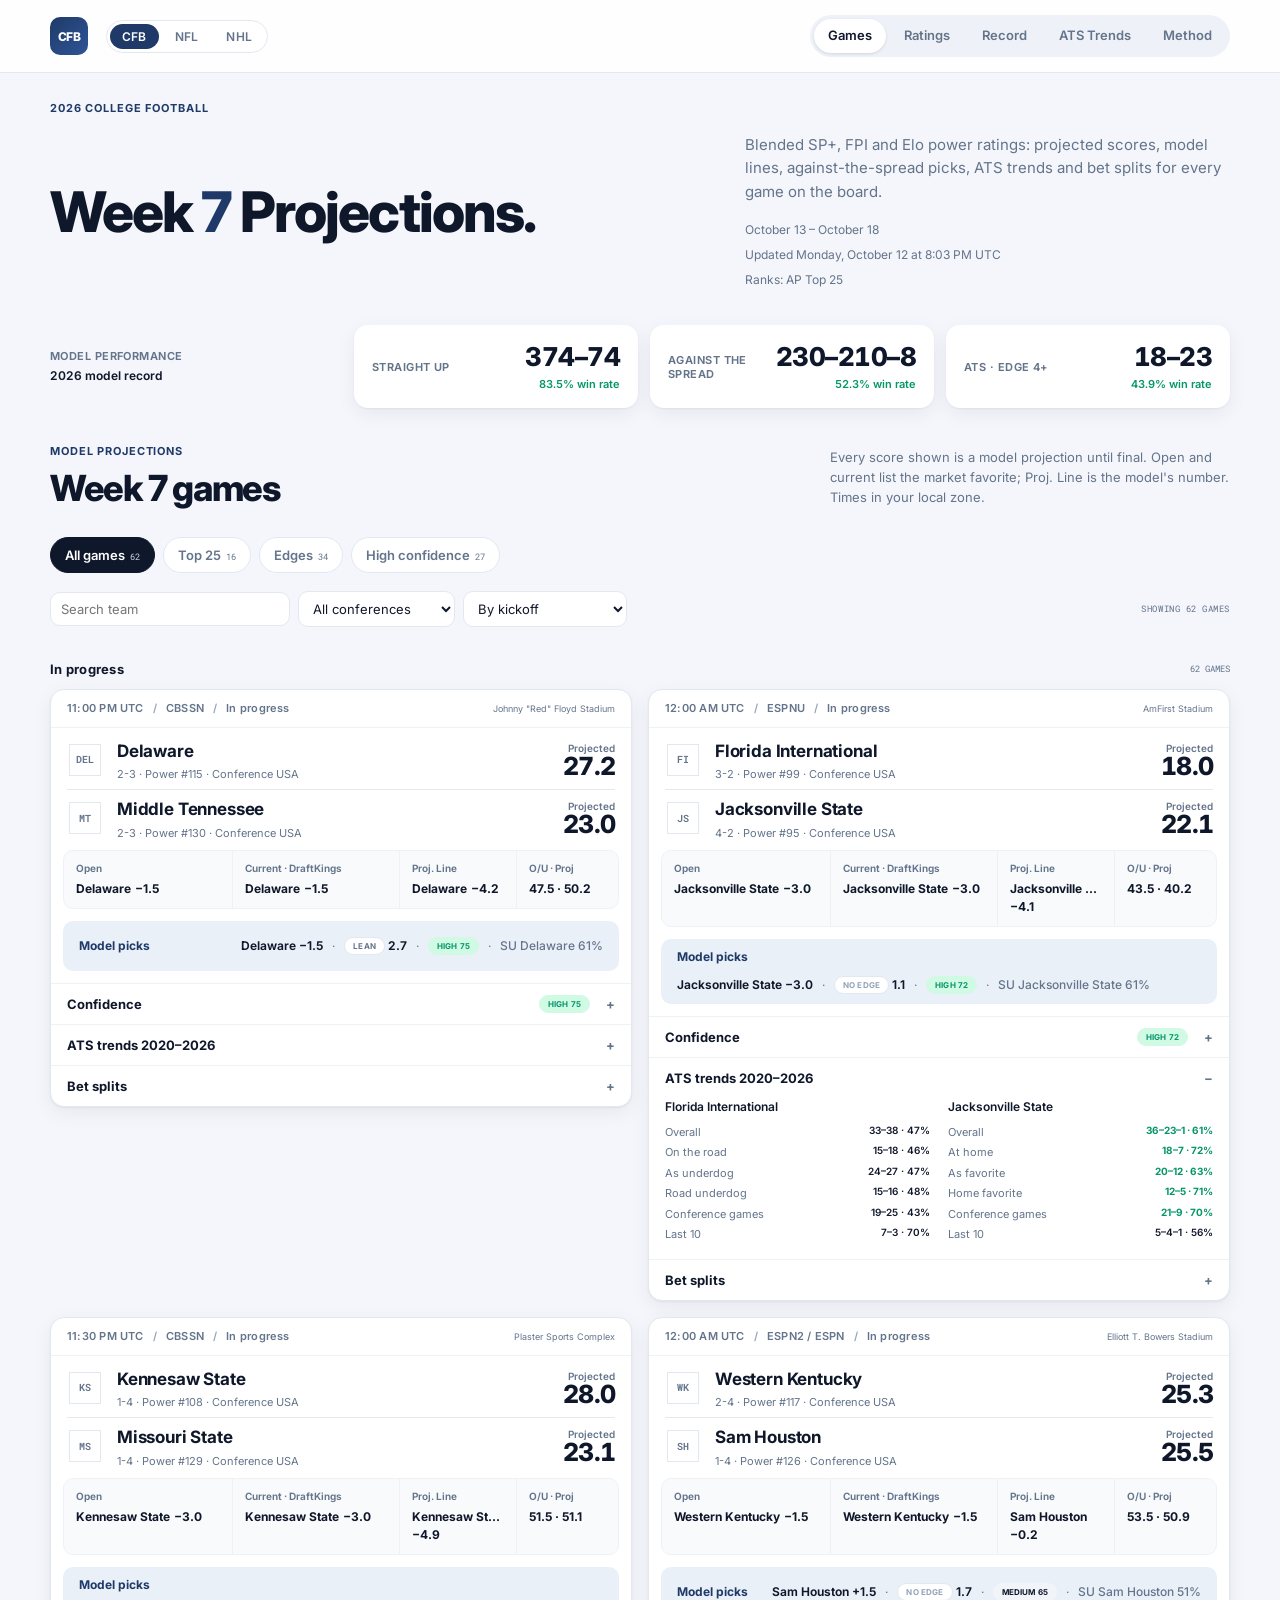
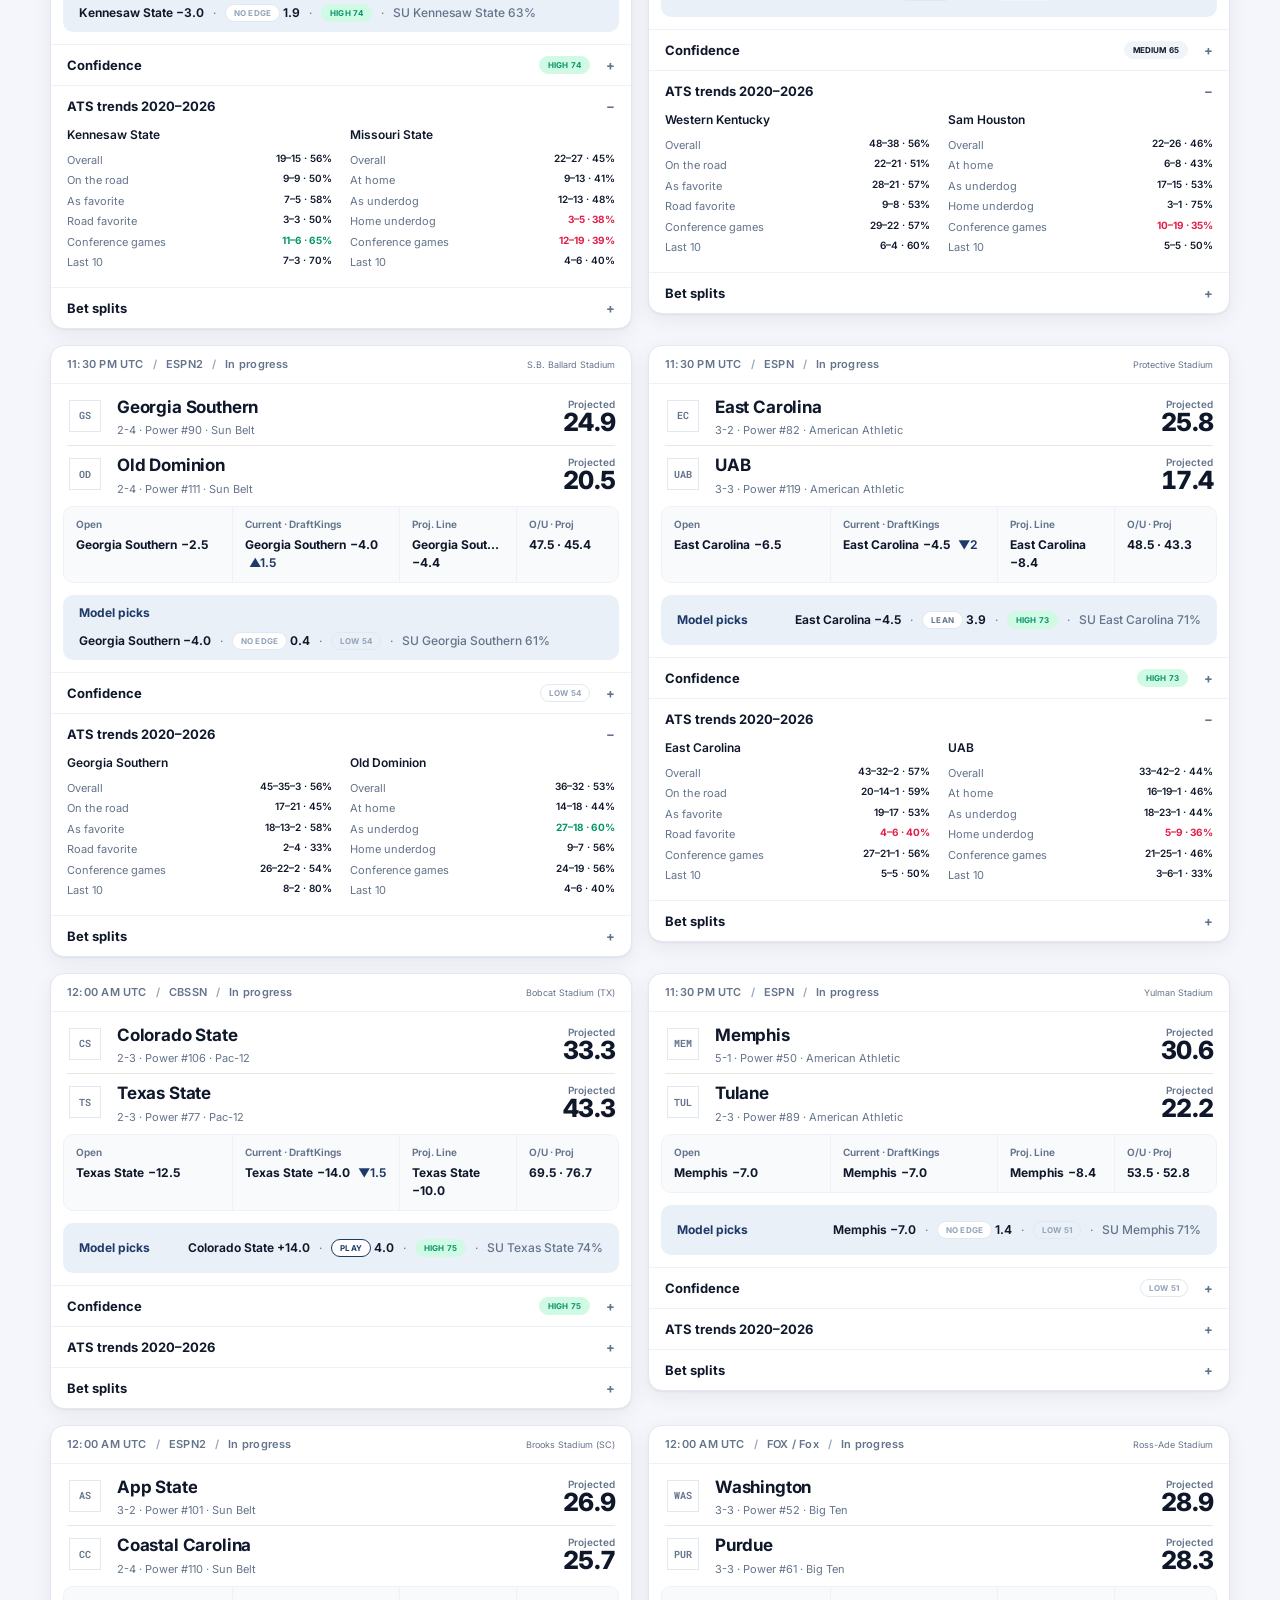
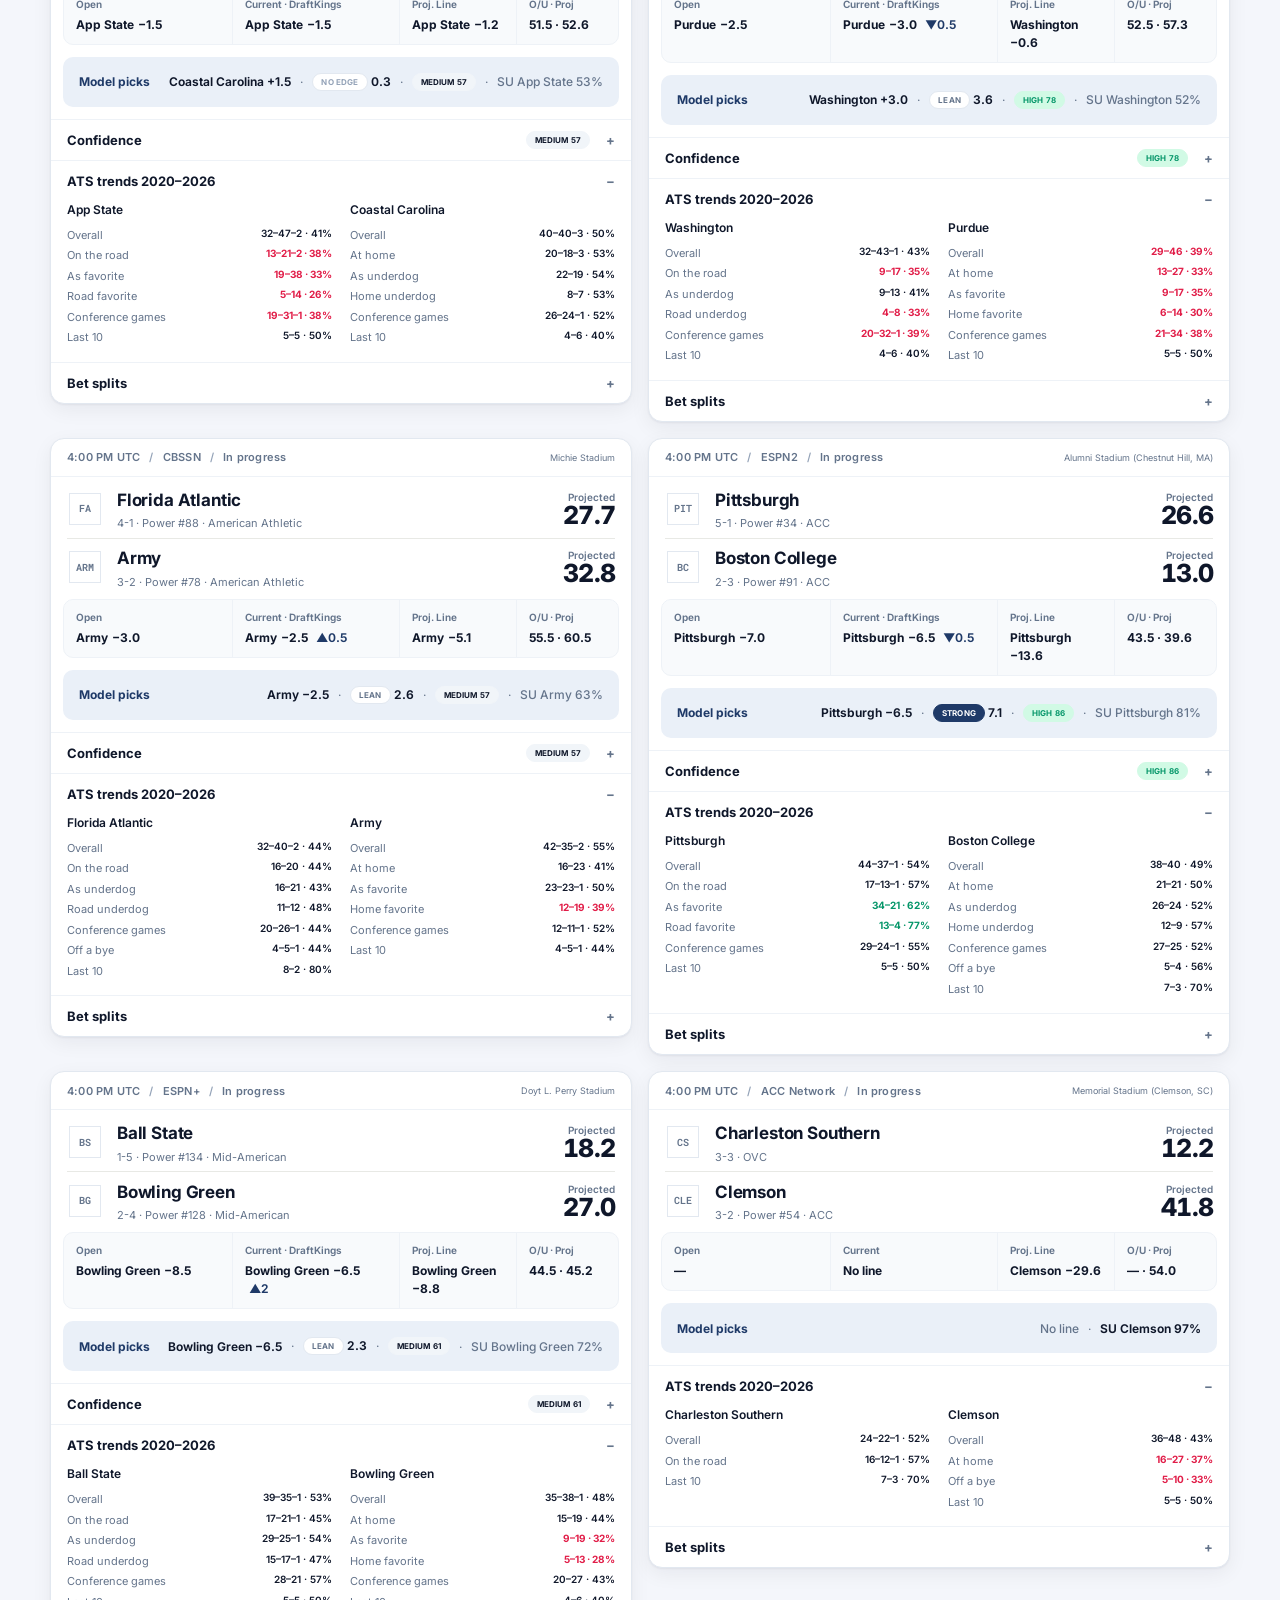
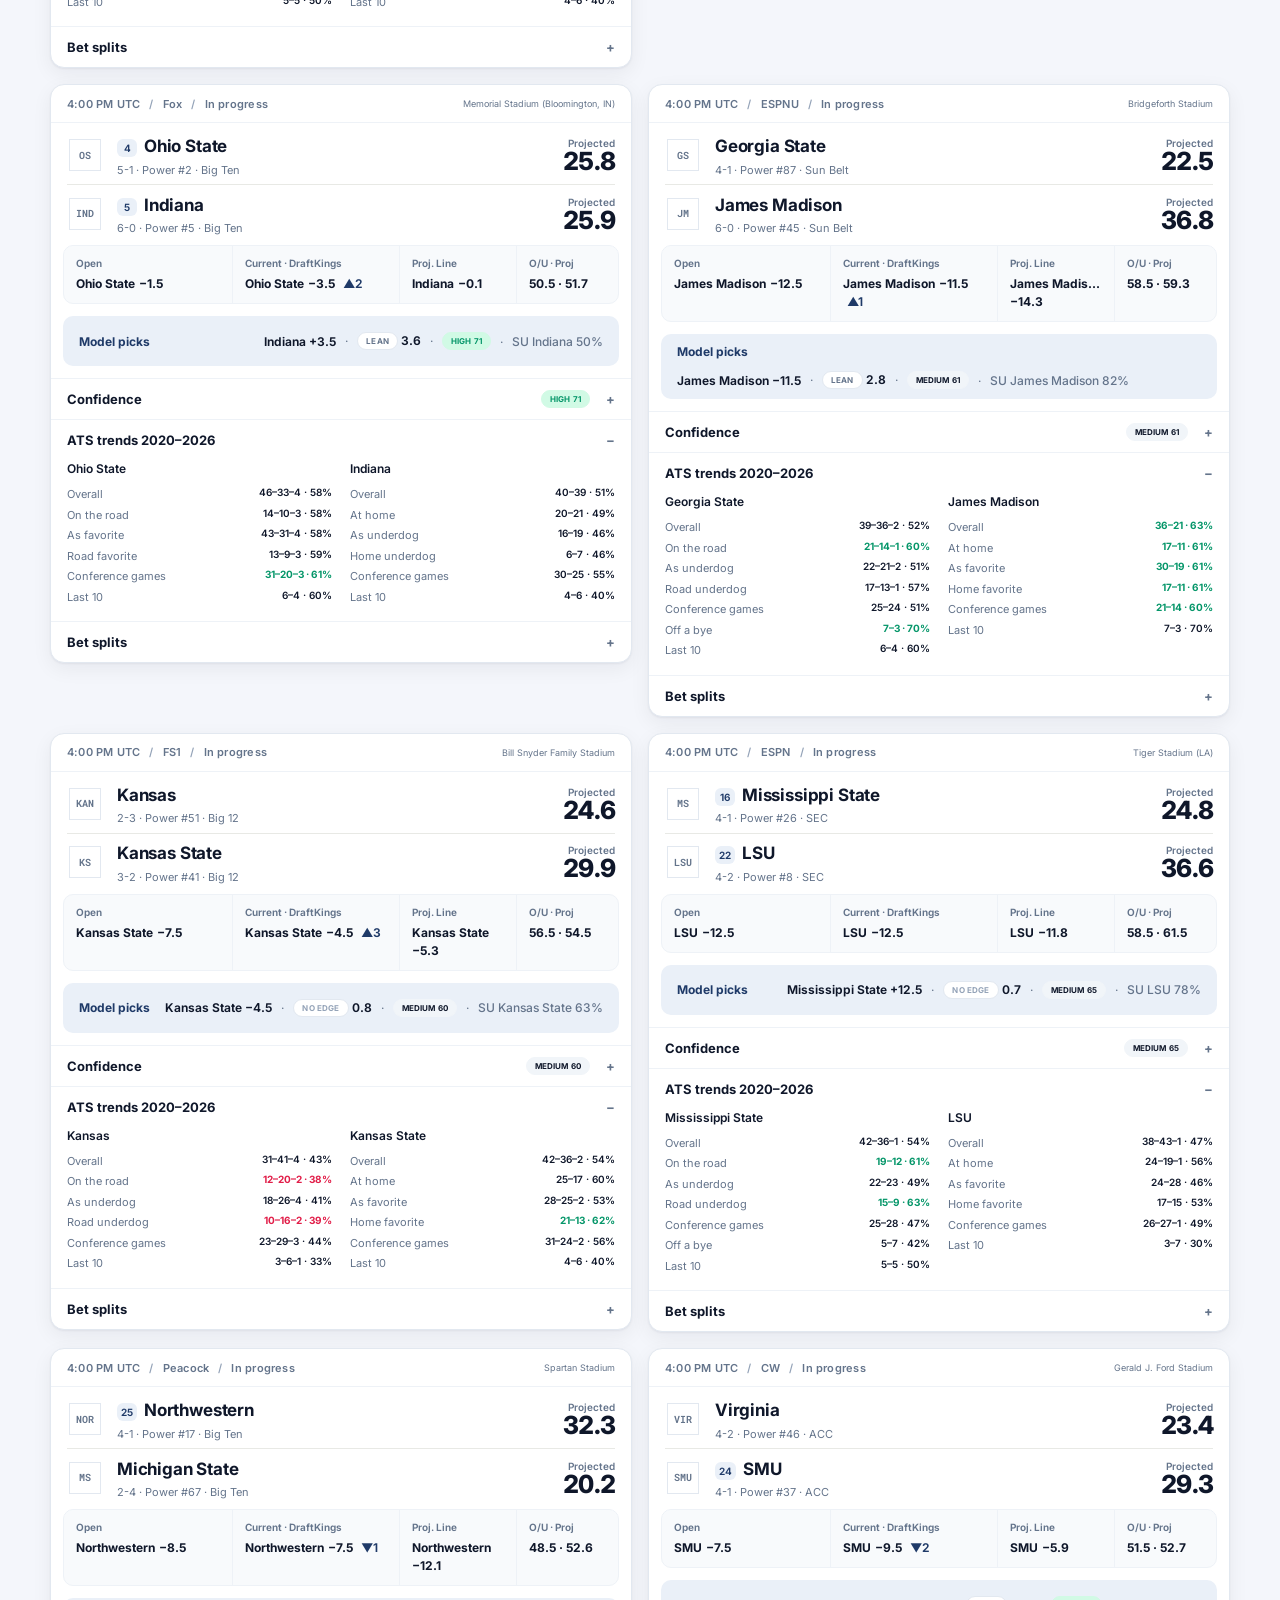
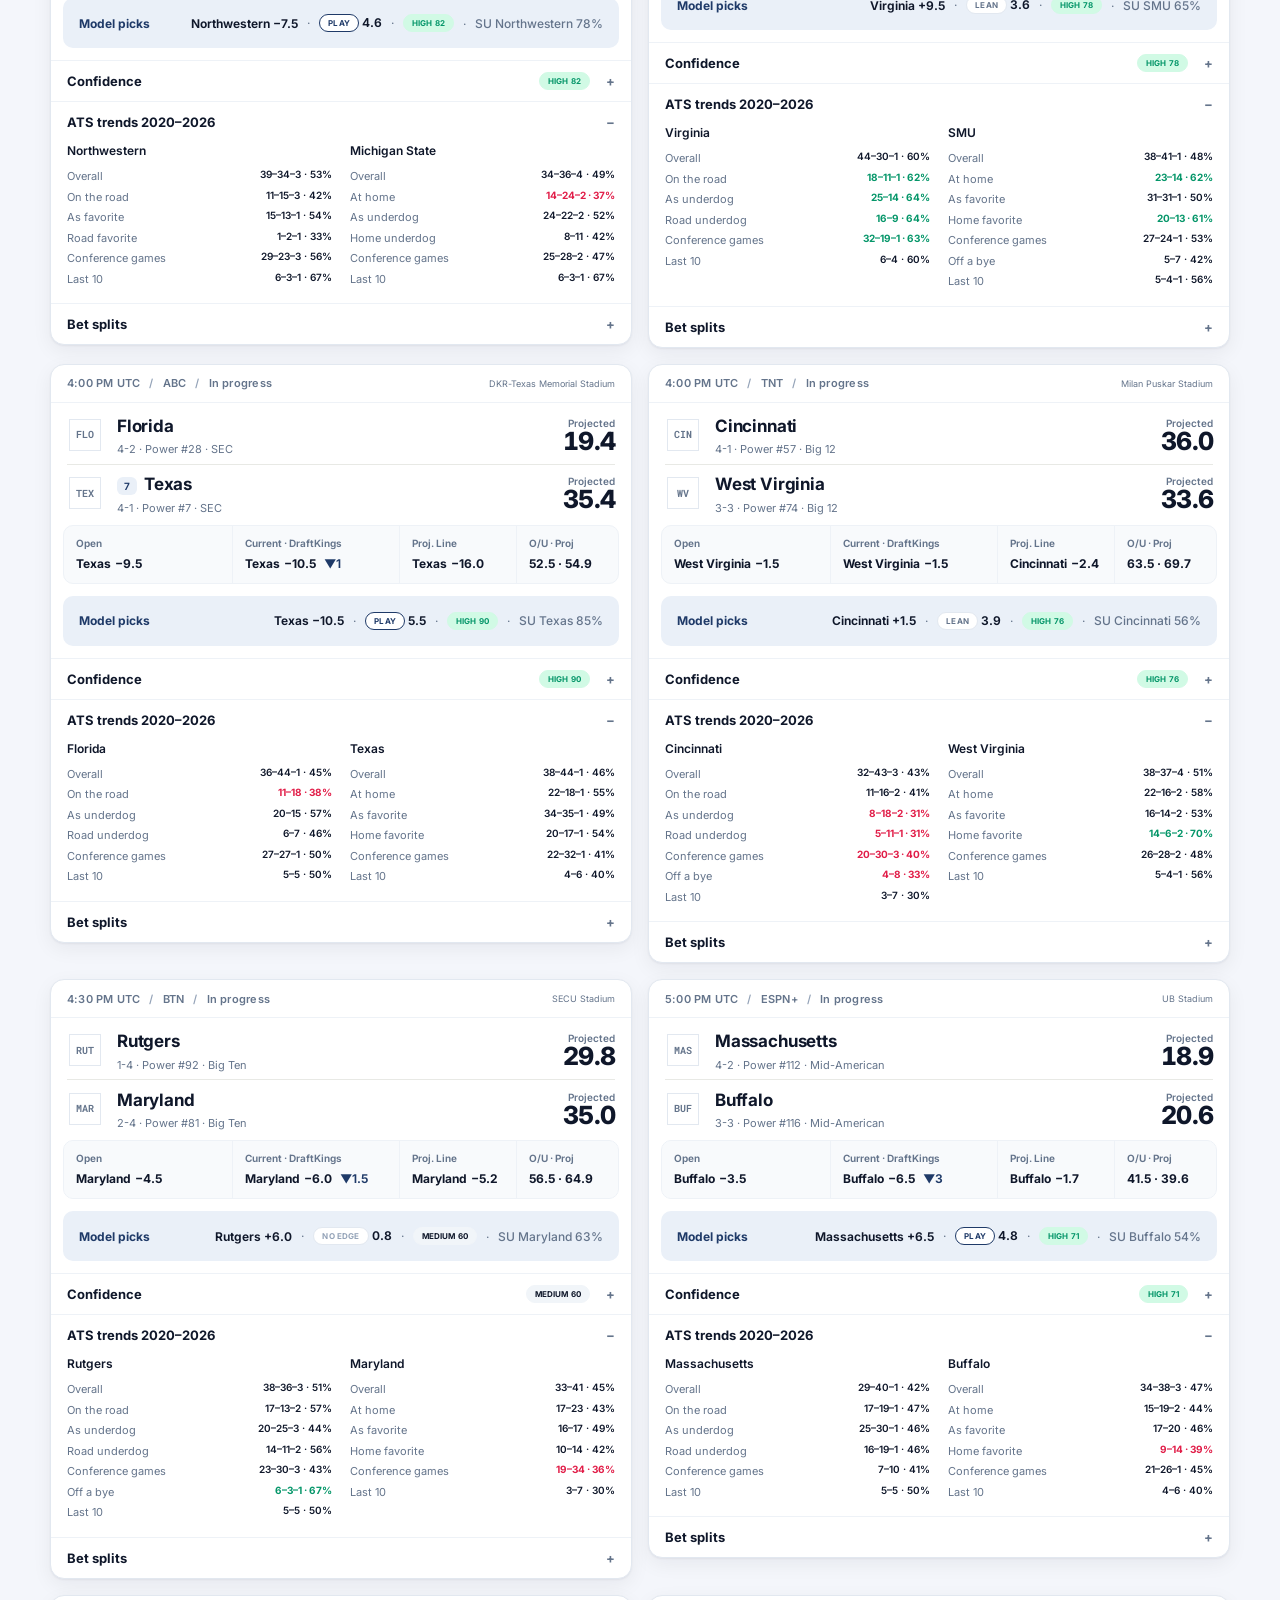
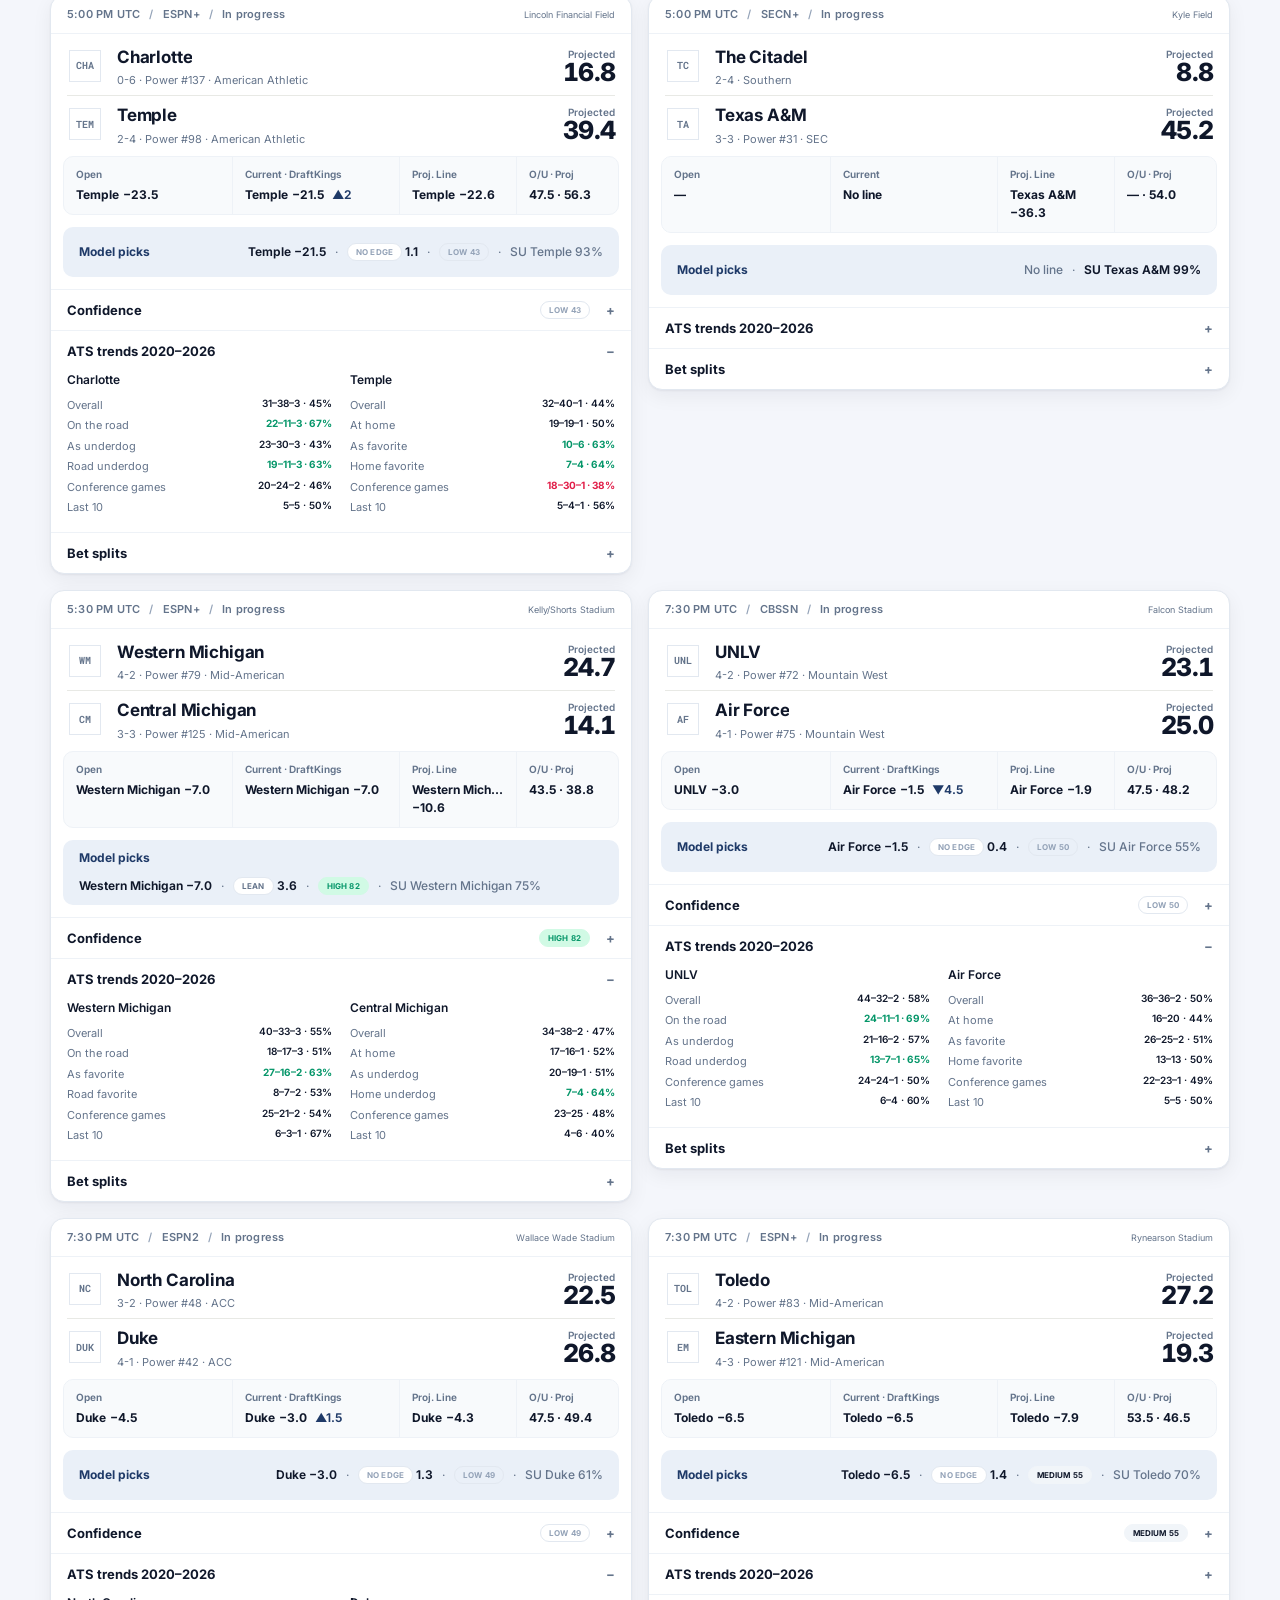
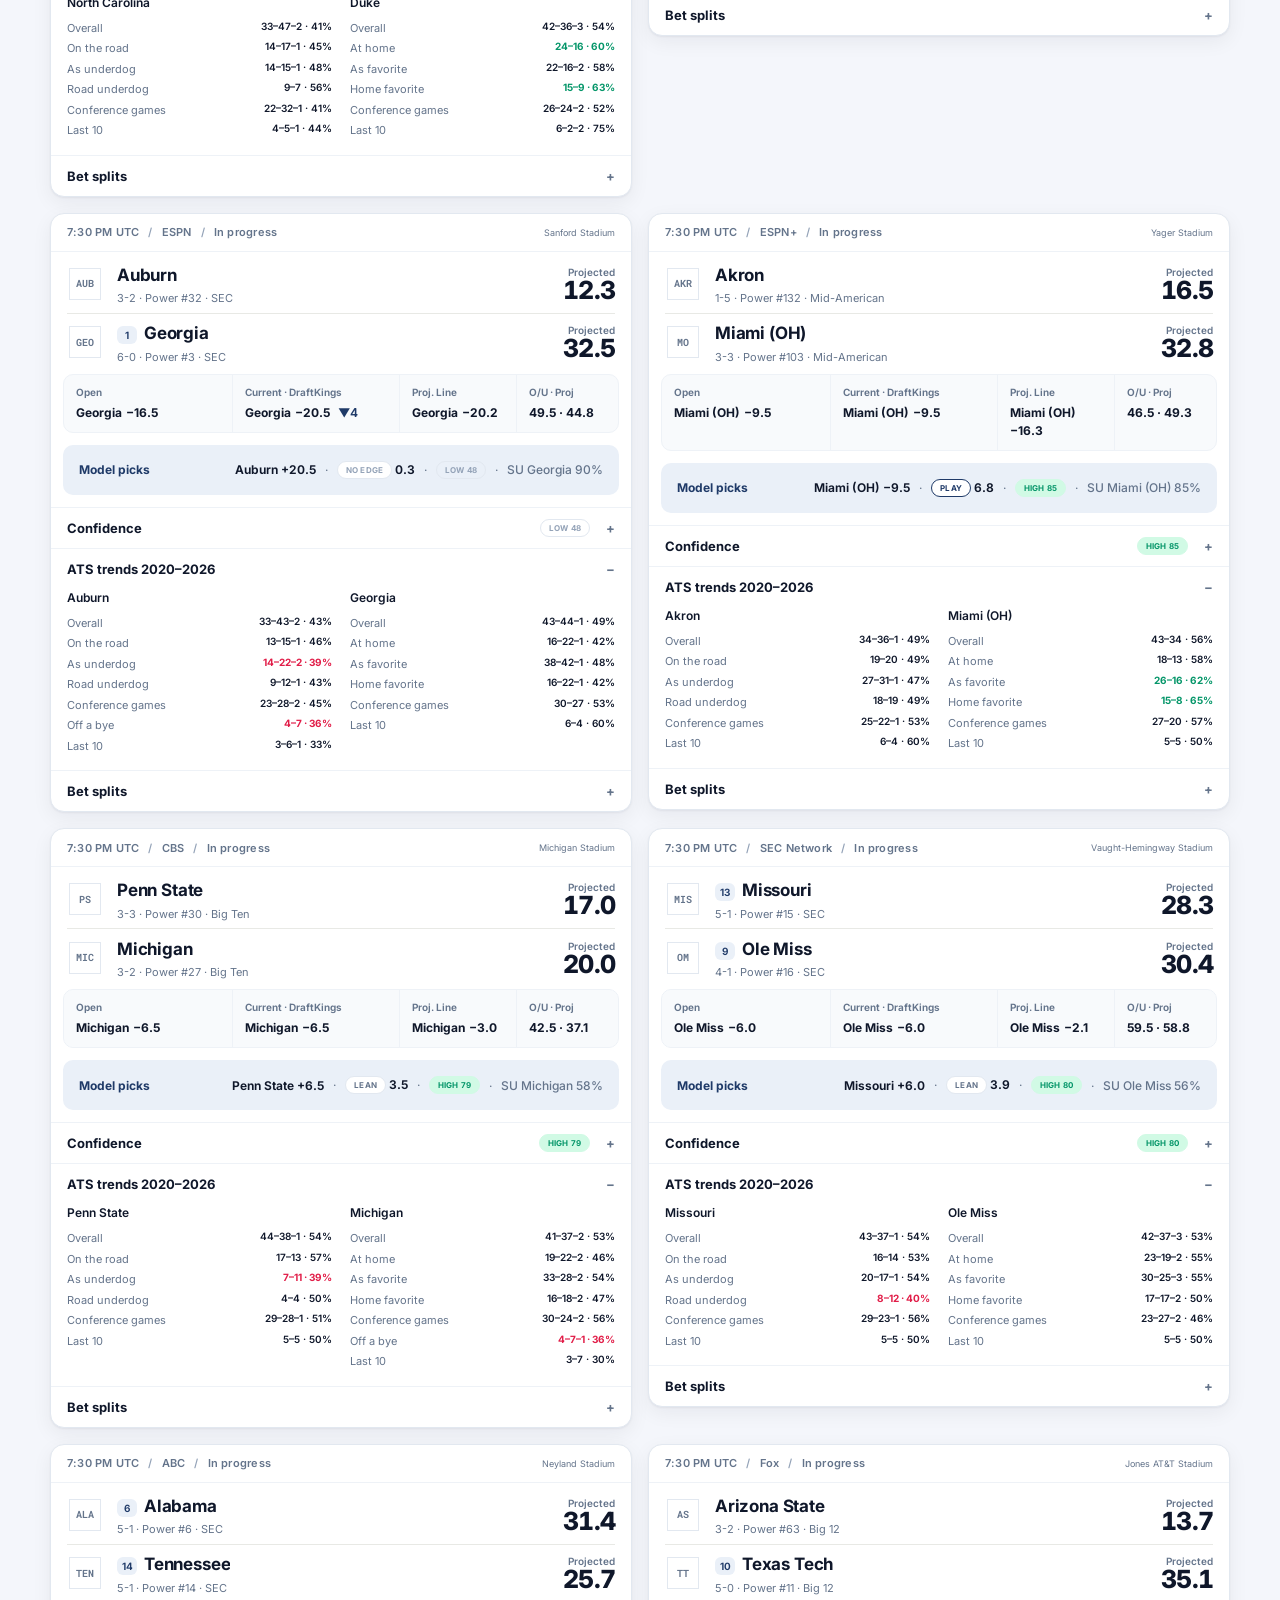
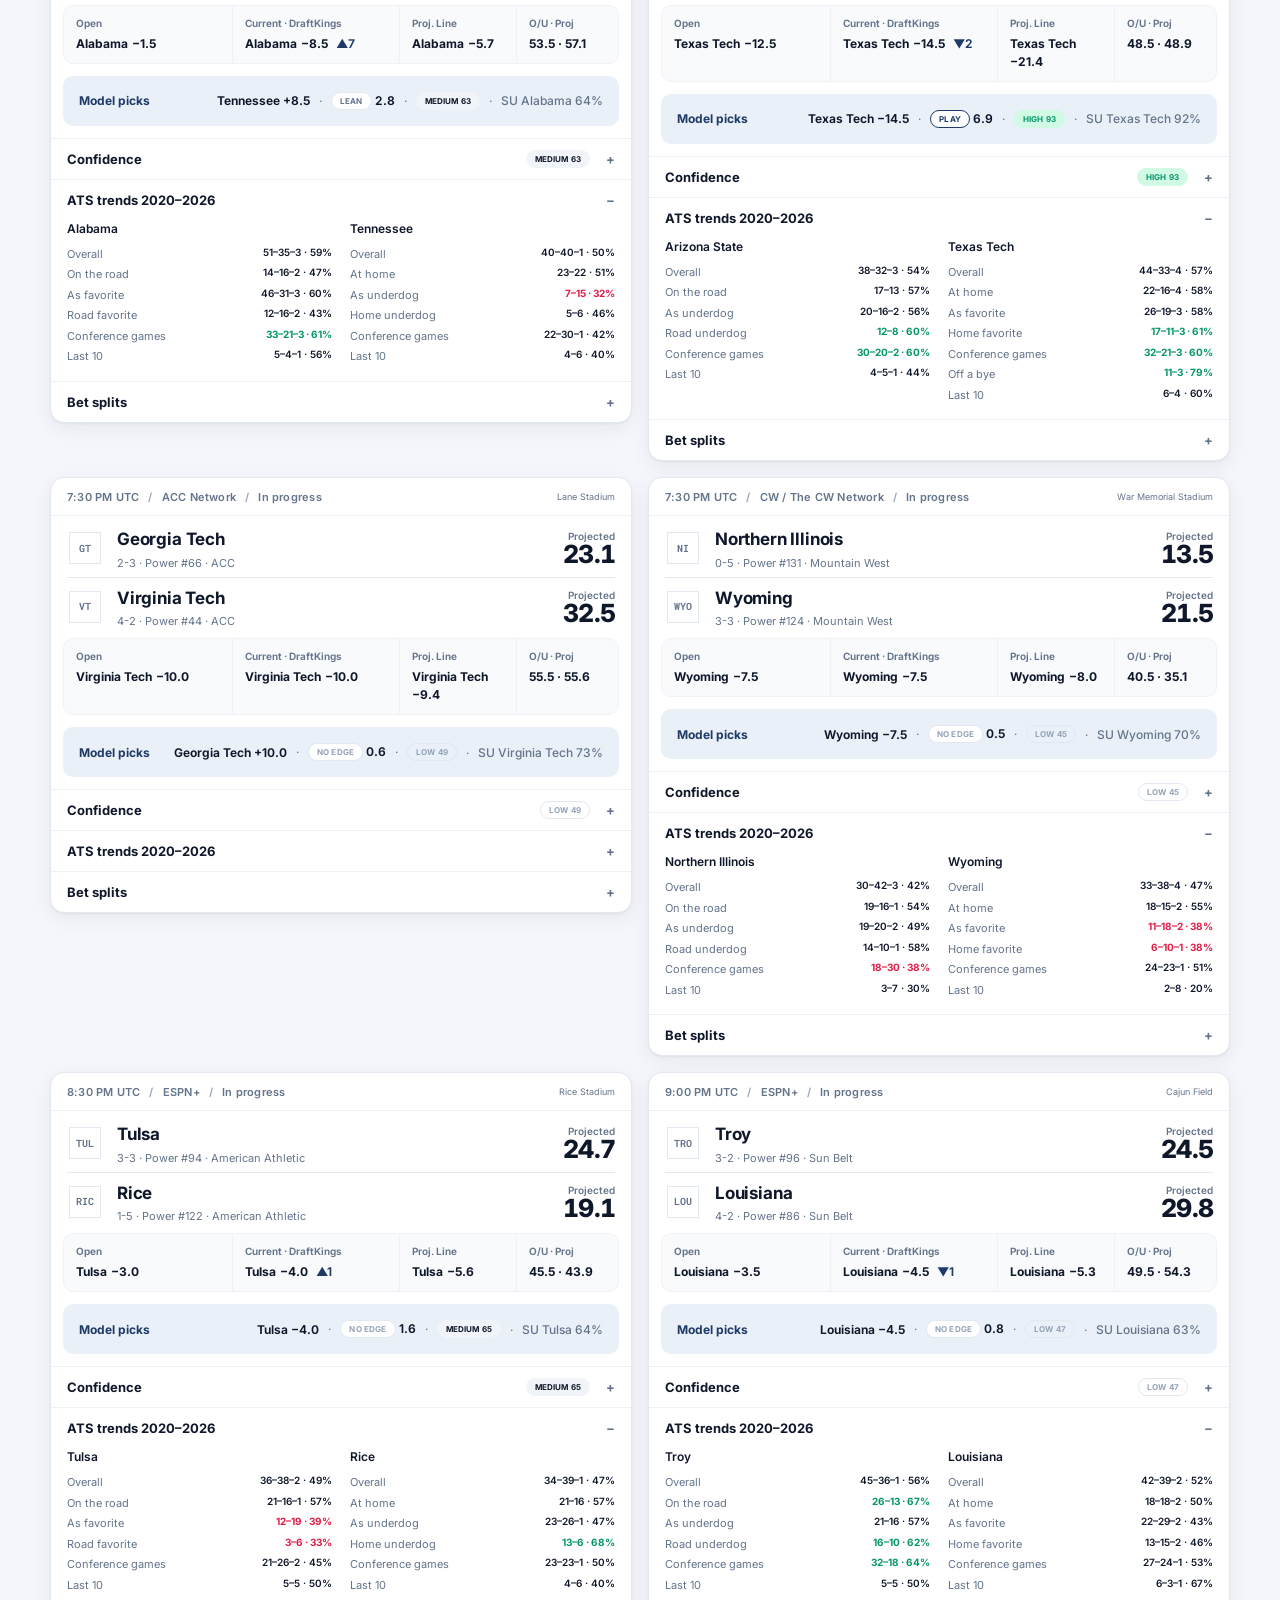
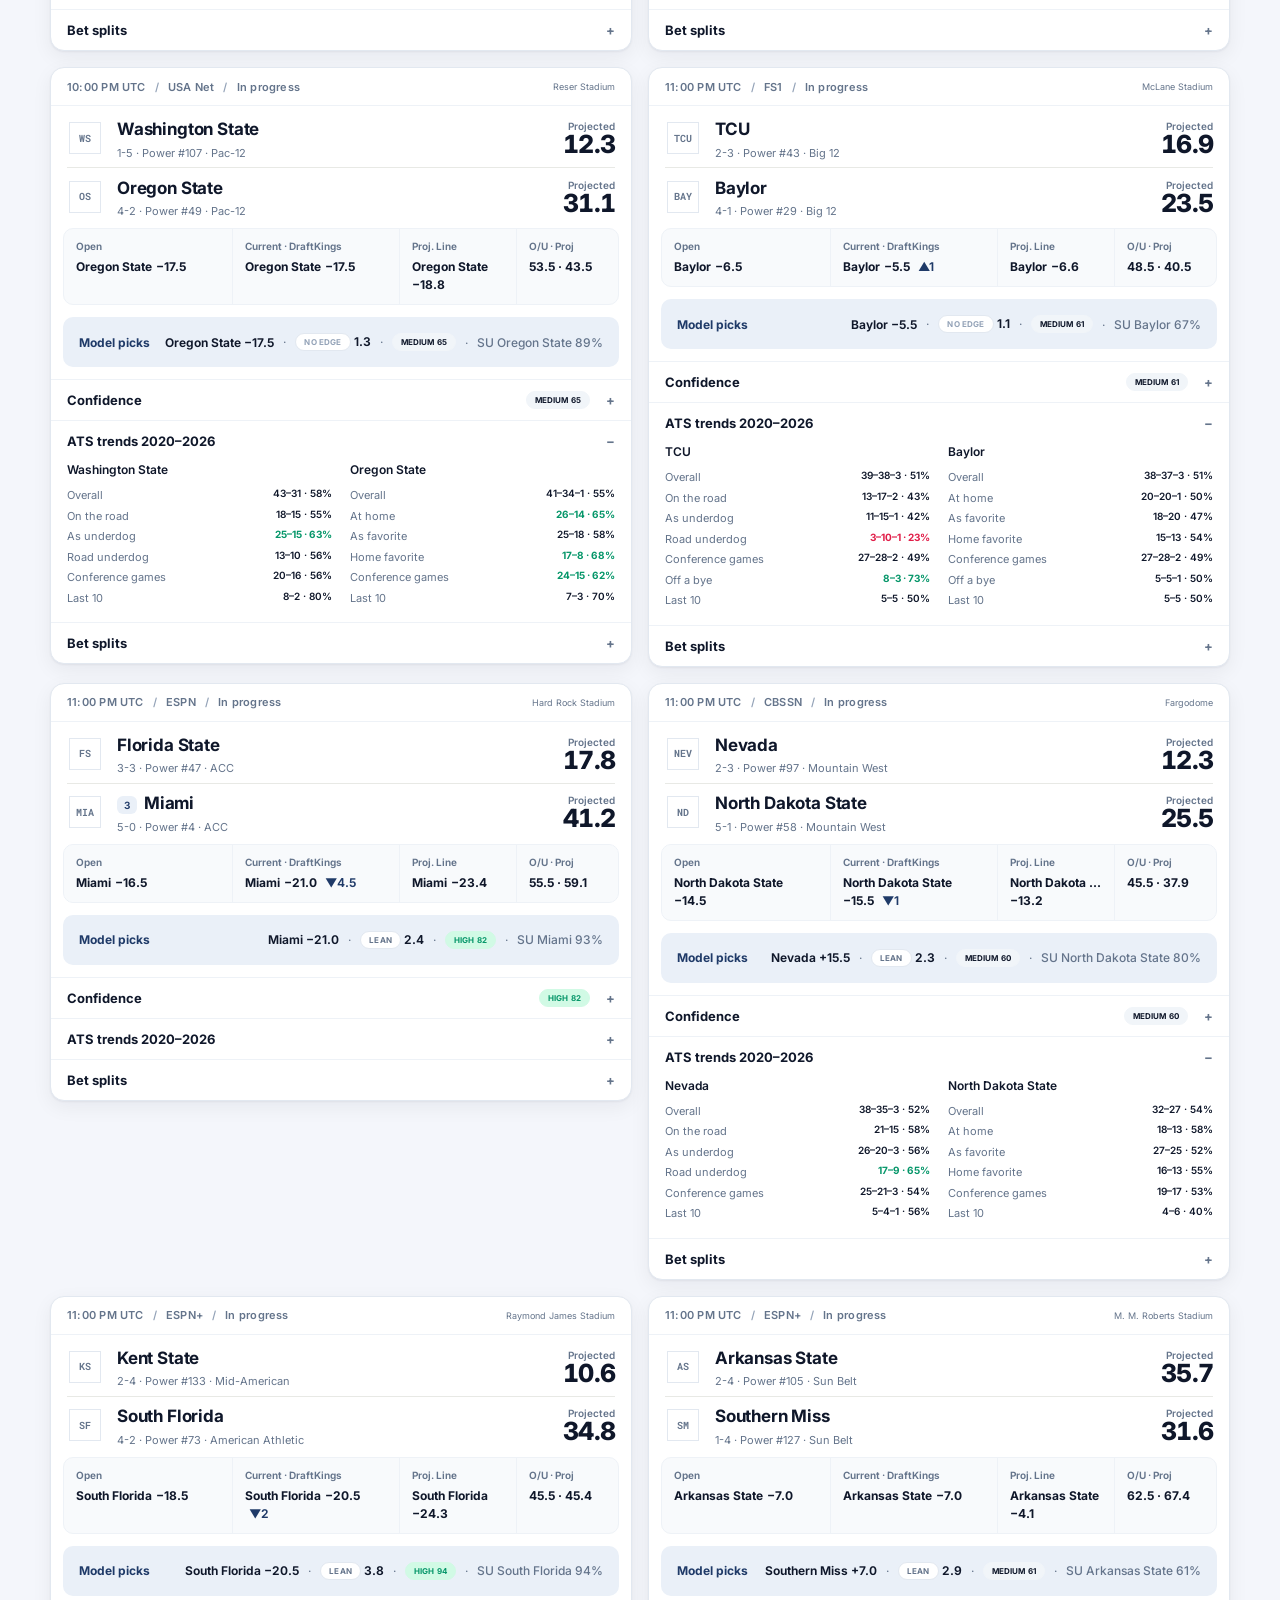
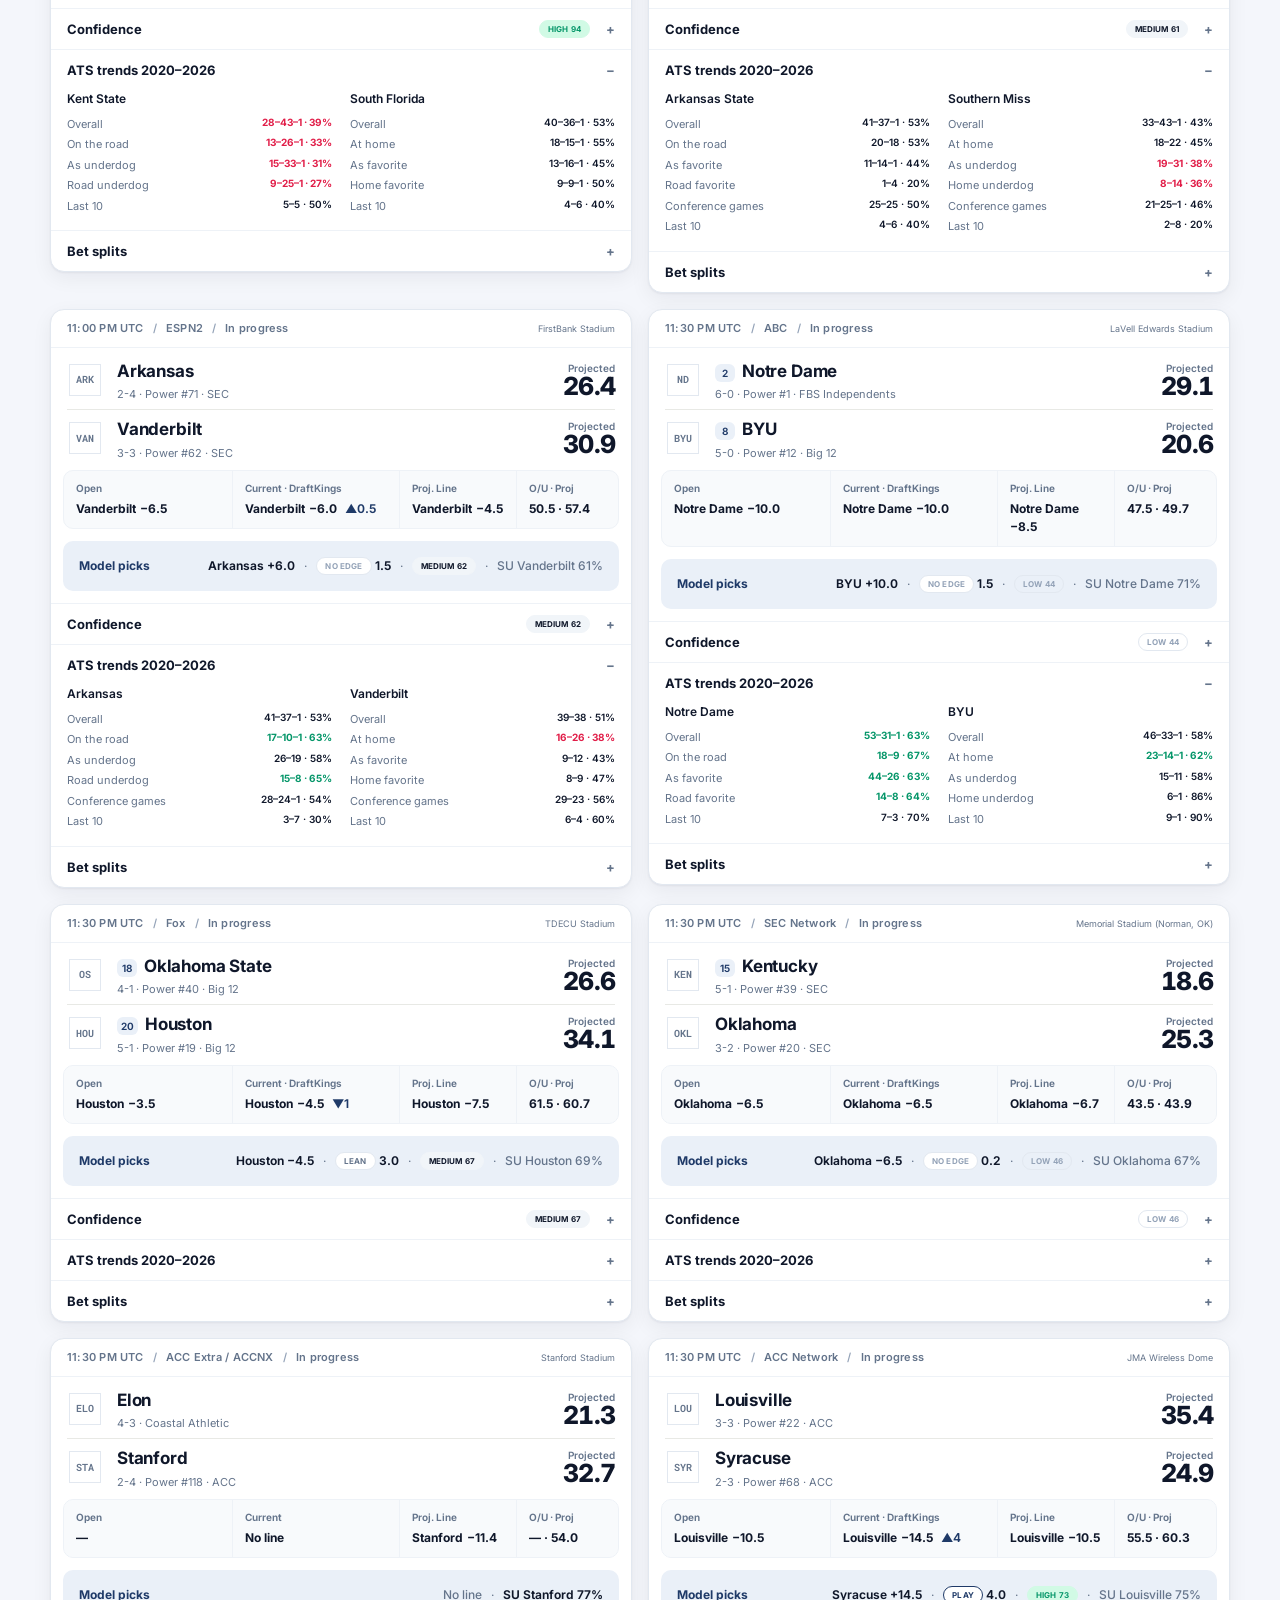
==== commit 468ef5a9: "Over/under picks vs the market total for CFB, NFL and NHL - sportscommon/totals.py: side, edge, tier" ====
--- a/site/index.html
+++ b/site/index.html
@@ -103,6 +103,7 @@
               <option value="all">All picks</option>
               <option value="plays">Edge ≥ play threshold</option>
               <option value="high">High confidence</option>
+              <option value="totals">O/U plays</option>
               <option value="graded">Graded only</option>
               <option value="pending">Pending only</option>
             </select>
--- a/site/styles.css
+++ b/site/styles.css
@@ -296,3 +296,14 @@
 .clv-note { margin: 10px 0 0; font-size: 13px; max-width: 80ch; }
 .tile.clv .v.pos { color: var(--win, var(--accent)); }
 .tile.clv .v.neg { color: var(--loss); }
+
+/* Line boxes: never hide the number behind an ellipsis */
+.market:not(.custom) dd { display: flex; flex-wrap: wrap; align-items: baseline; column-gap: 4px; white-space: normal; text-overflow: clip; }
+.market .fl-team { min-width: 0; max-width: 100%; overflow: hidden; text-overflow: ellipsis; white-space: nowrap; }
+.market .fl-num { flex: none; white-space: nowrap; }
+@media (max-width: 700px) {
+  .market .fl-team { flex: 1 1 100%; }          /* name on its own line, number below it */
+  .pick-sel { justify-content: flex-start; gap: 6px 12px; }
+  .pick-sel > * + *::before { content: none; }   /* no orphan "·" at line starts */
+  .pick-panel { align-items: flex-start; flex-direction: column; gap: 8px; }
+}
--- a/site/themes/dashboard.css
+++ b/site/themes/dashboard.css
@@ -116,5 +116,12 @@
   .nav { background: transparent; padding: 0; }
   .record-strip { grid-template-columns: 1fr; }
   .record-strip dl { grid-template-columns: repeat(3, minmax(0, 1fr)); }
-  .record-strip dl > div:first-child { padding-left: 14px; }
+  .record-strip dl { gap: 8px; }
+  .record-strip dl > div, .record-strip dl > div + div, .record-strip dl > div:first-child { padding: 12px 10px; container-type: inline-size; }
+  /* records like 230–210–8 must fit a third of a phone screen: scale with the tile */
+  .record-strip dd { font-size: 18px; font-size: clamp(13px, 17cqi, 24px); }
+  .record-strip dt { font-size: 10px; }
+  .record-strip dd small { font-size: 10px; white-space: normal; }
+  .tile { container-type: inline-size; min-width: 0; }
+  .tile .v { font-size: clamp(16px, 13cqi, 26px); white-space: nowrap; }
 }
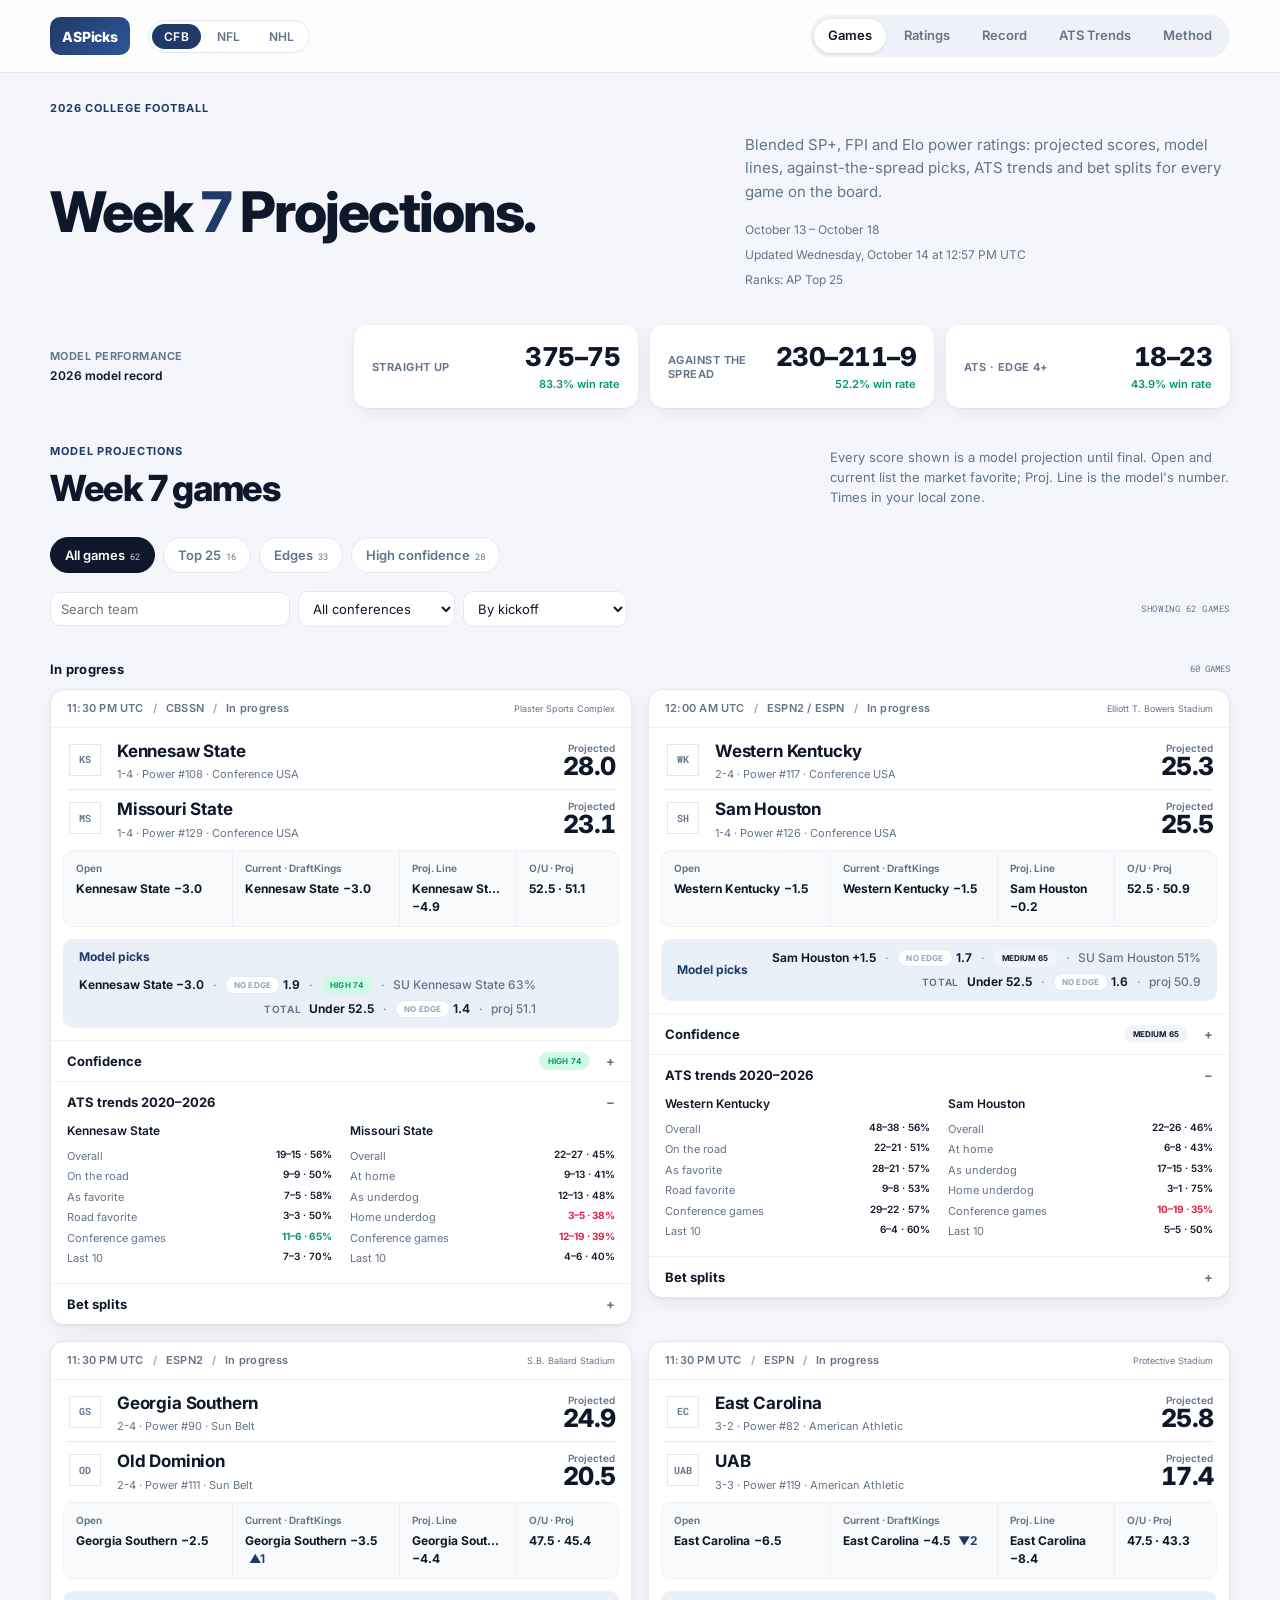
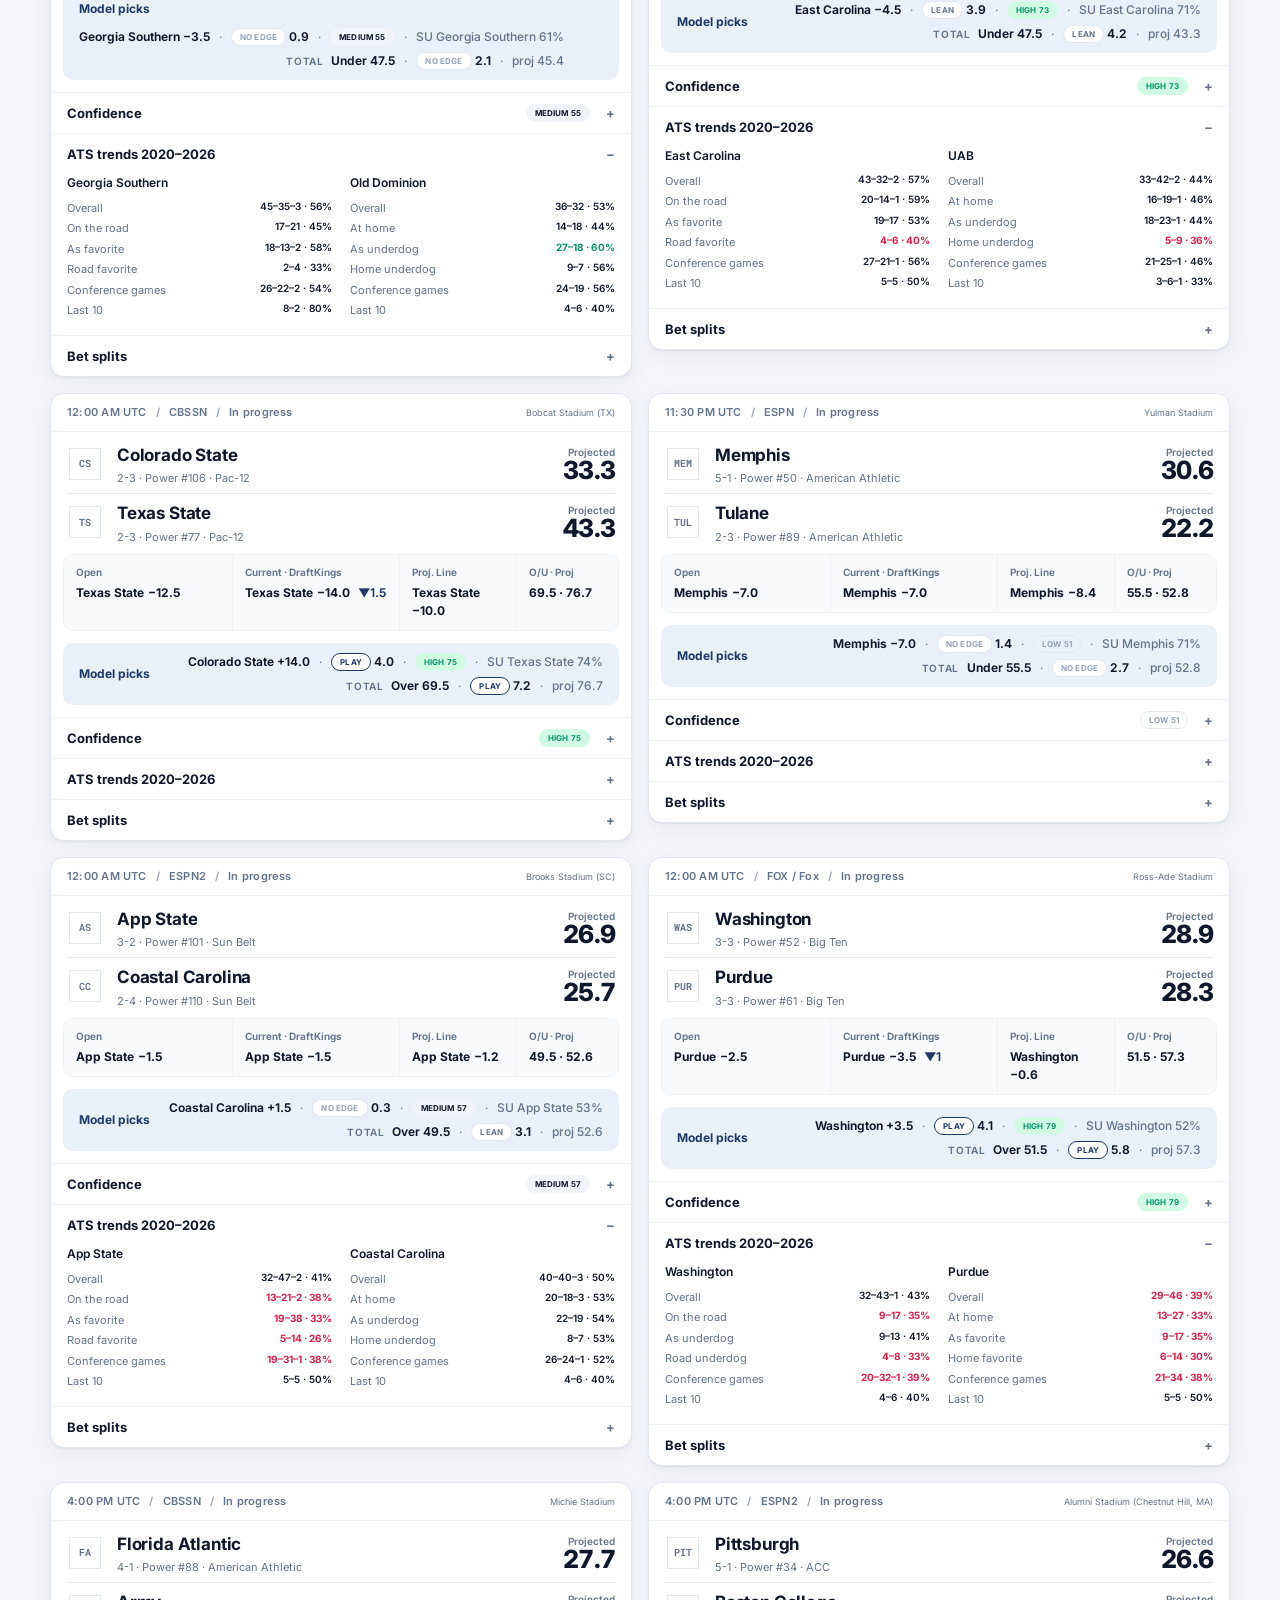
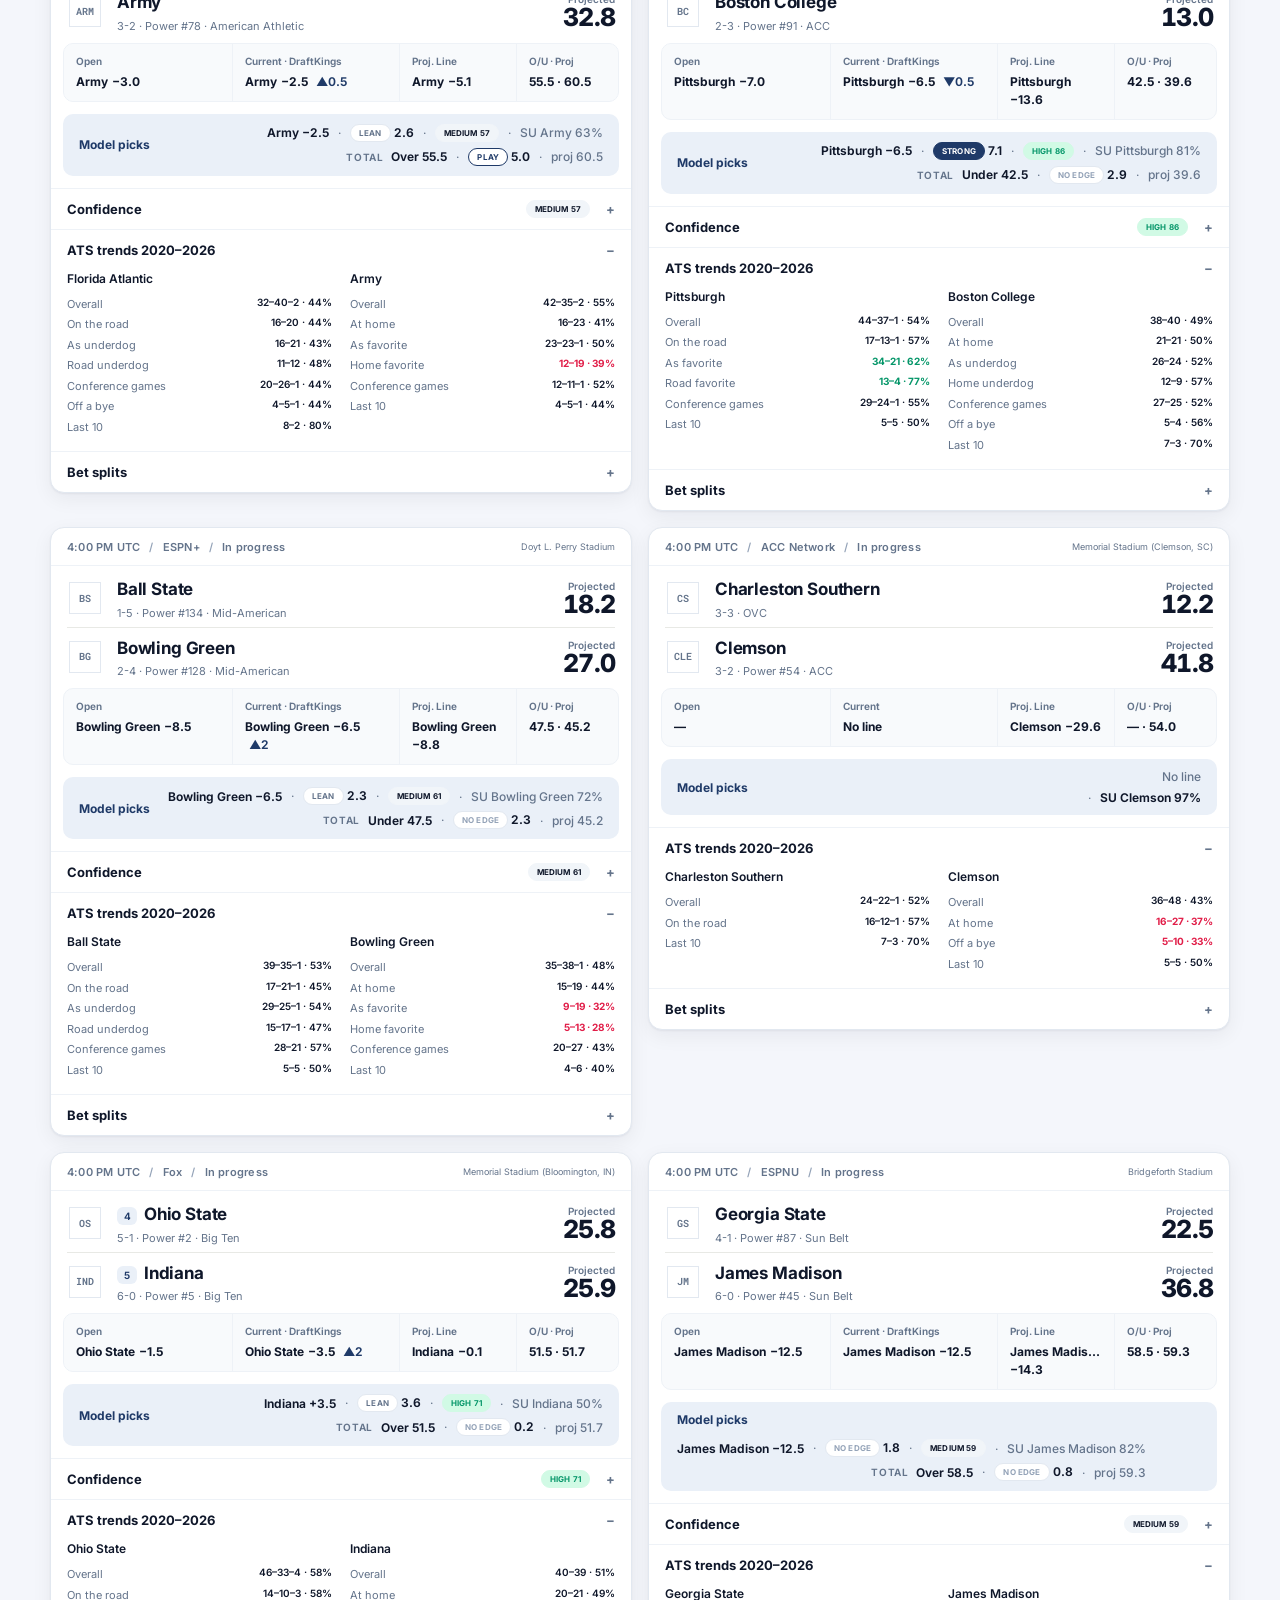
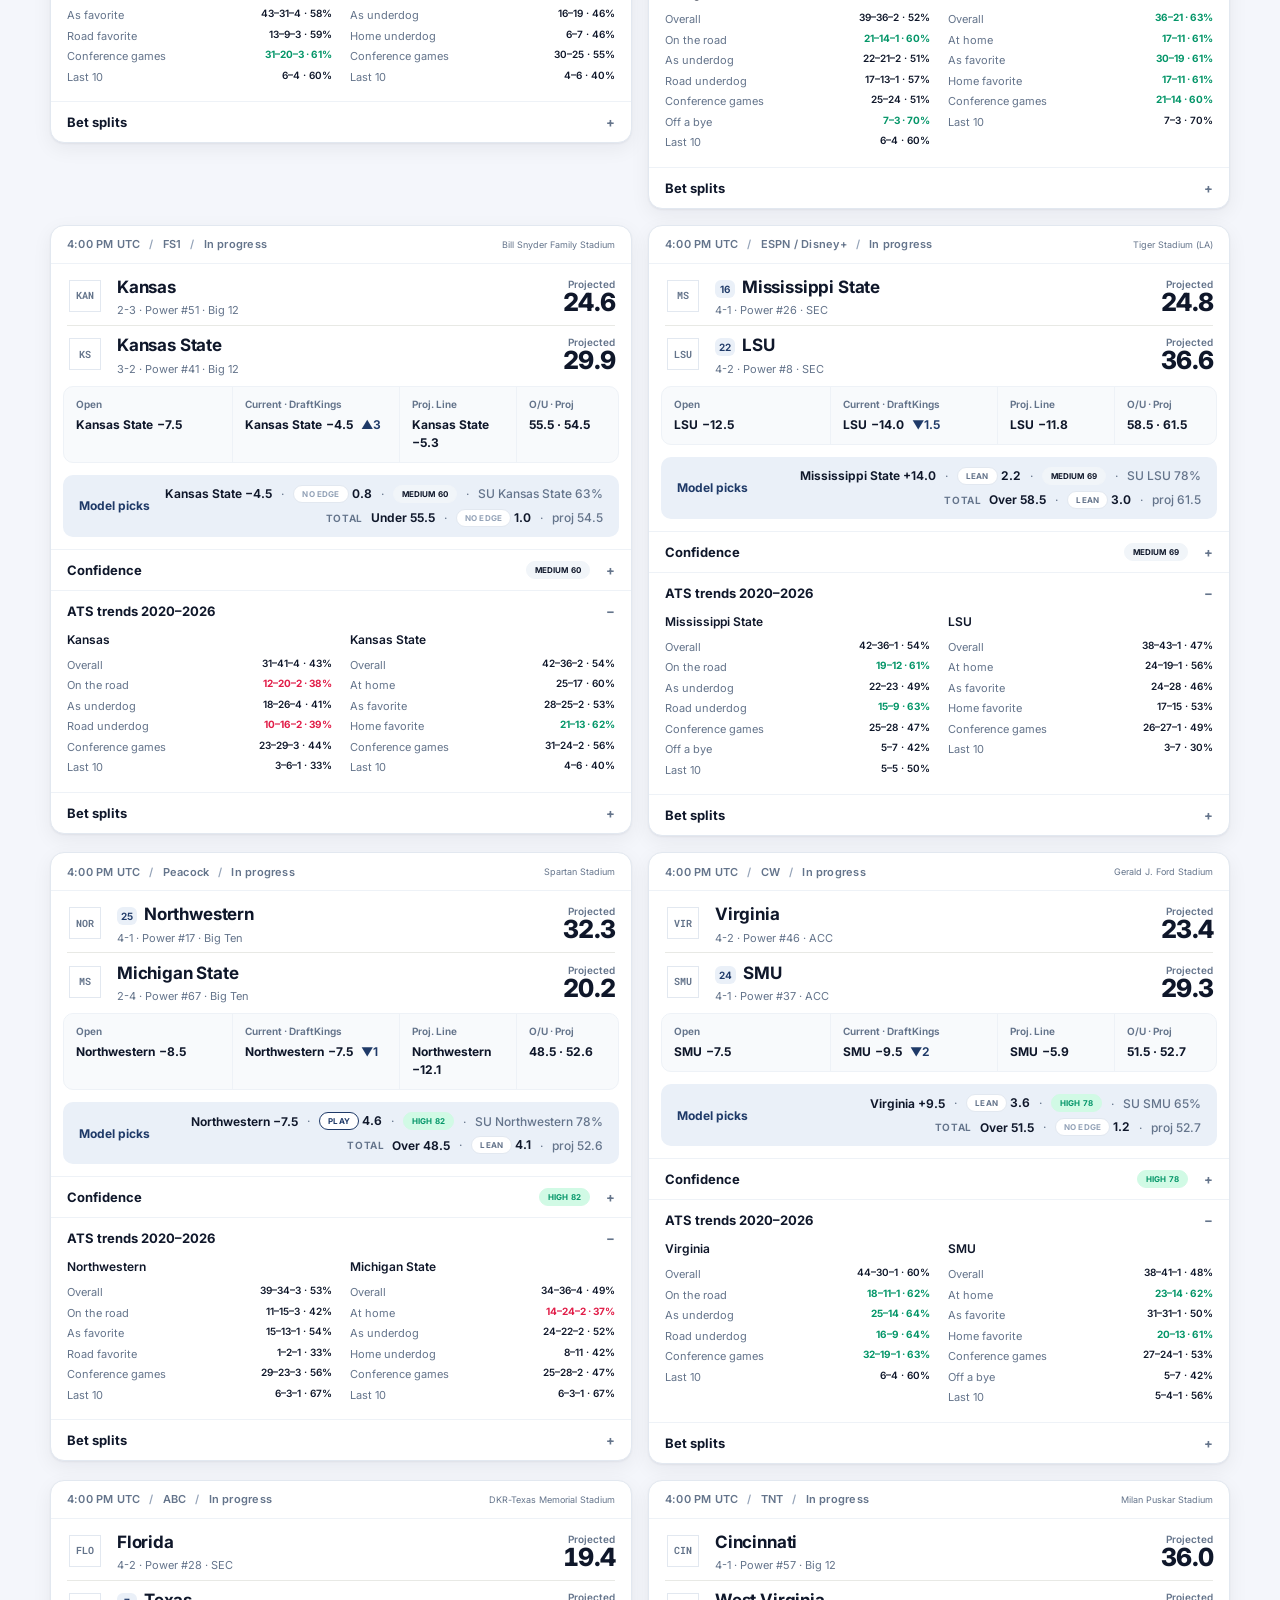
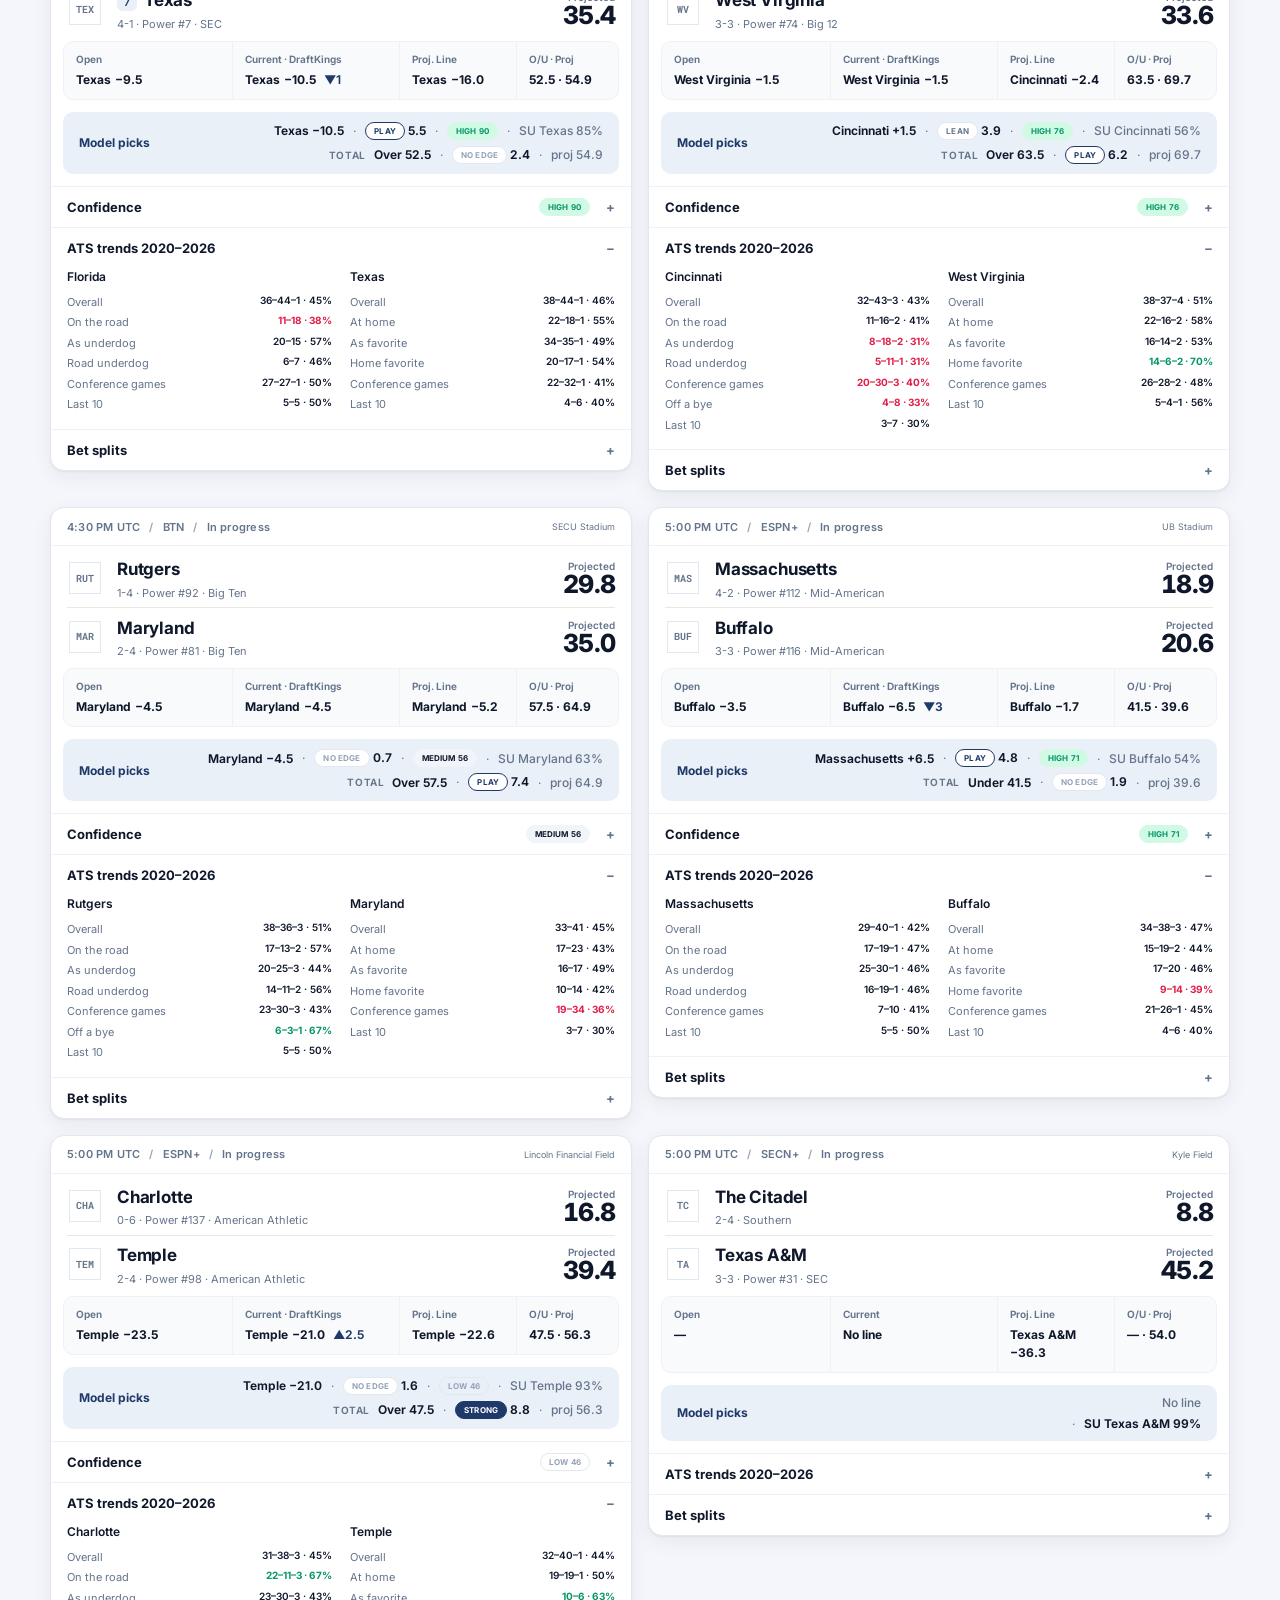
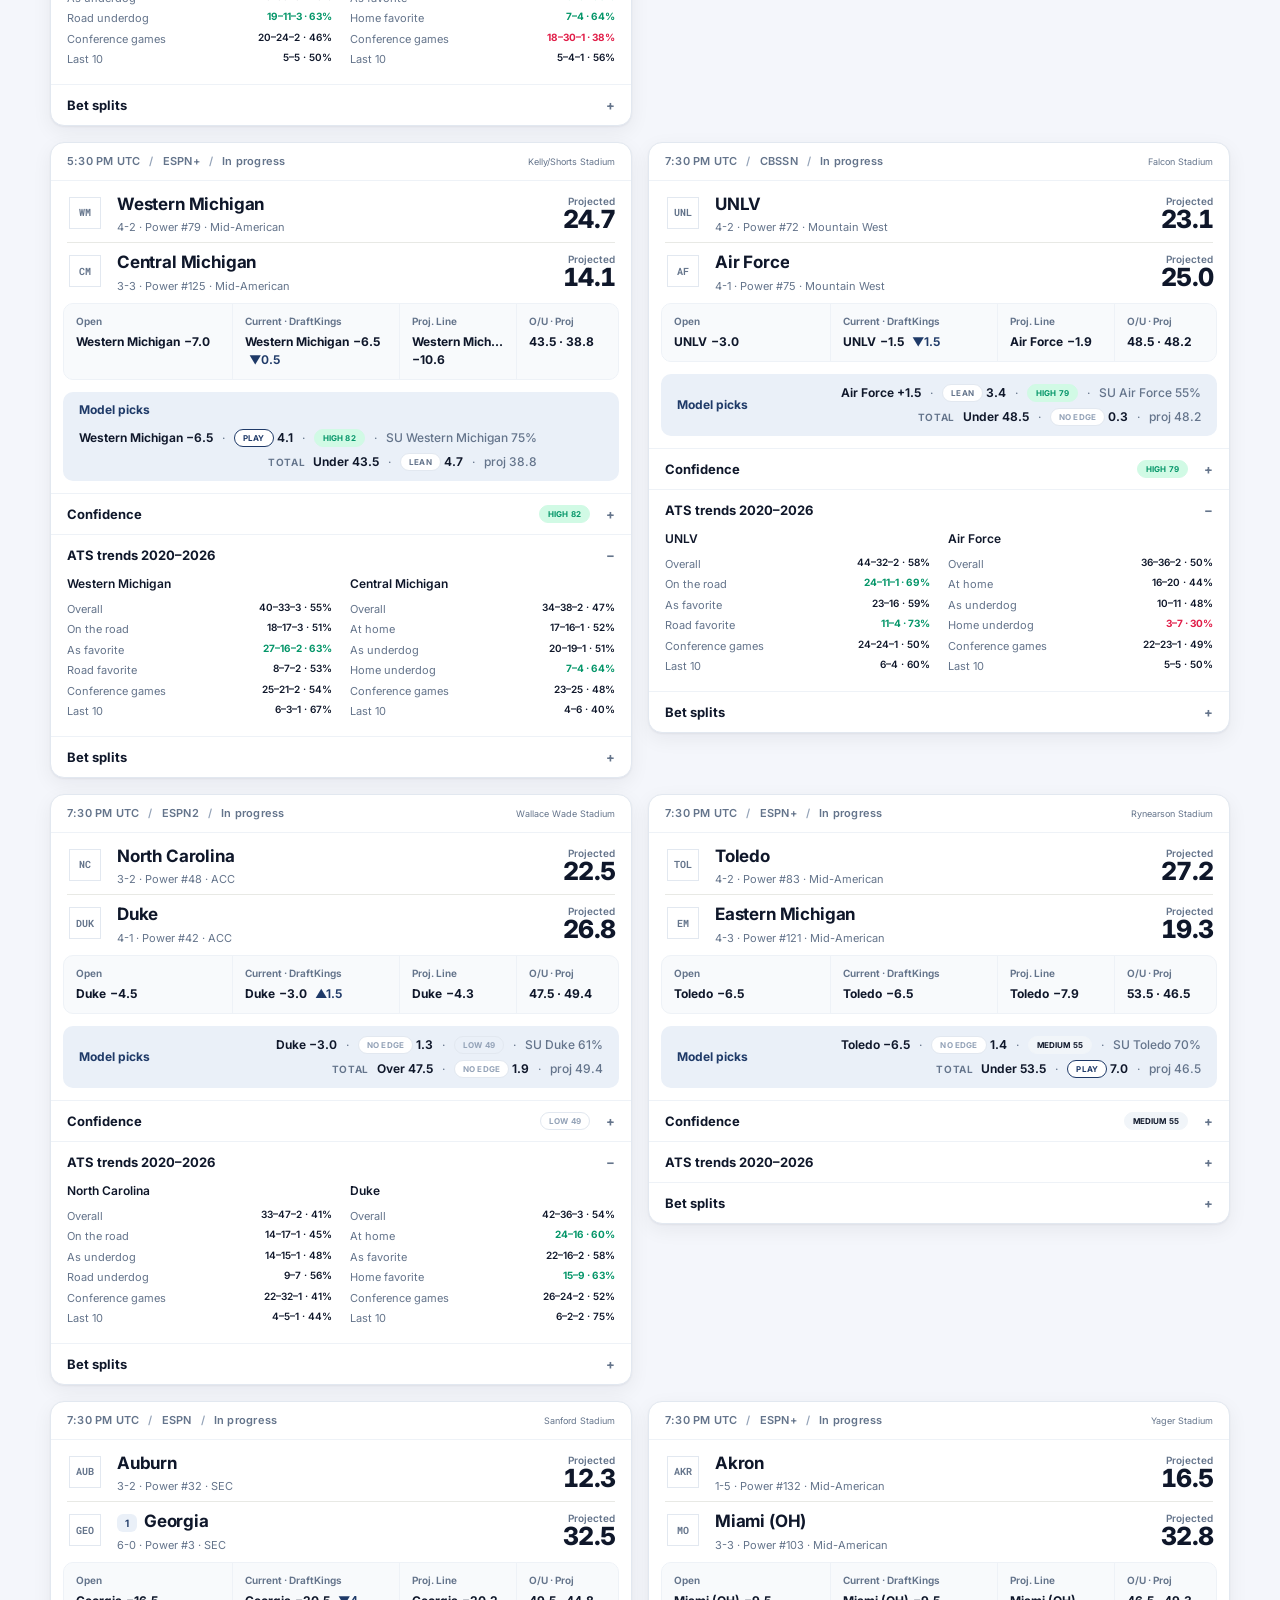
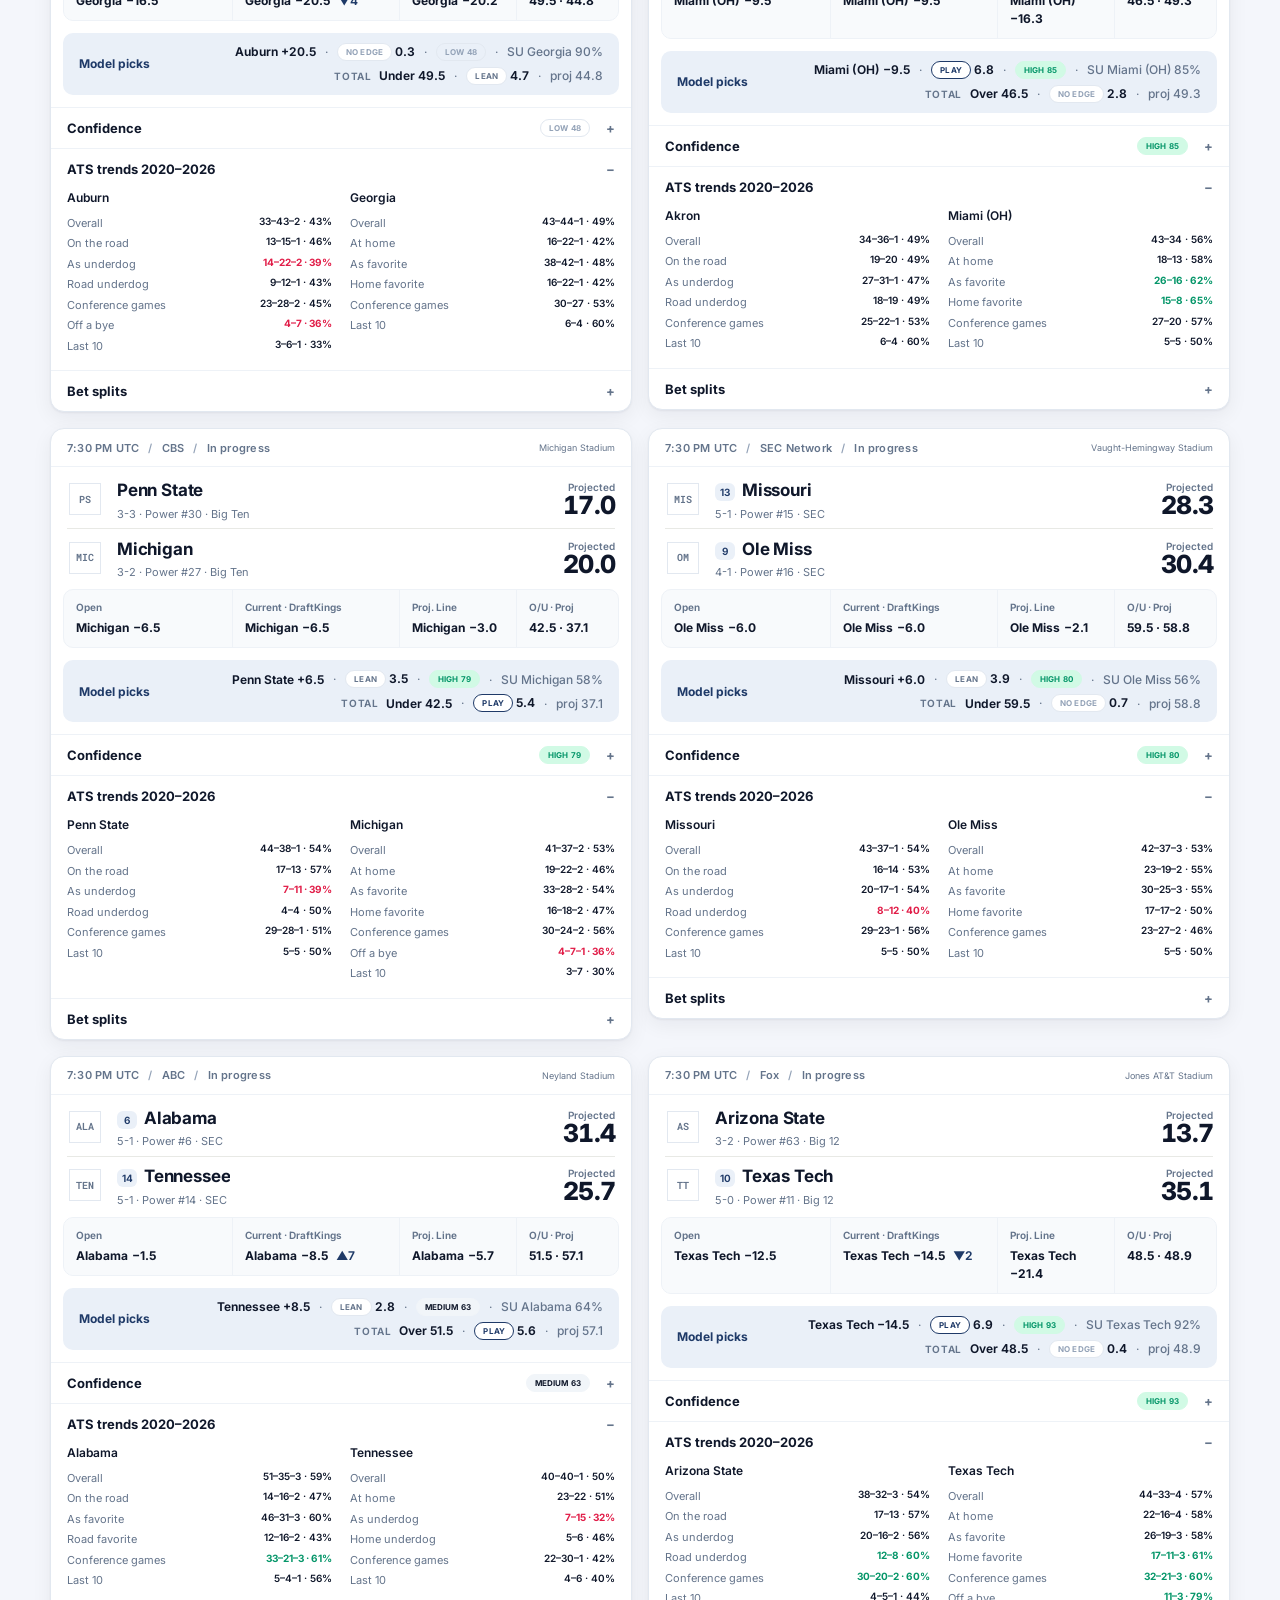
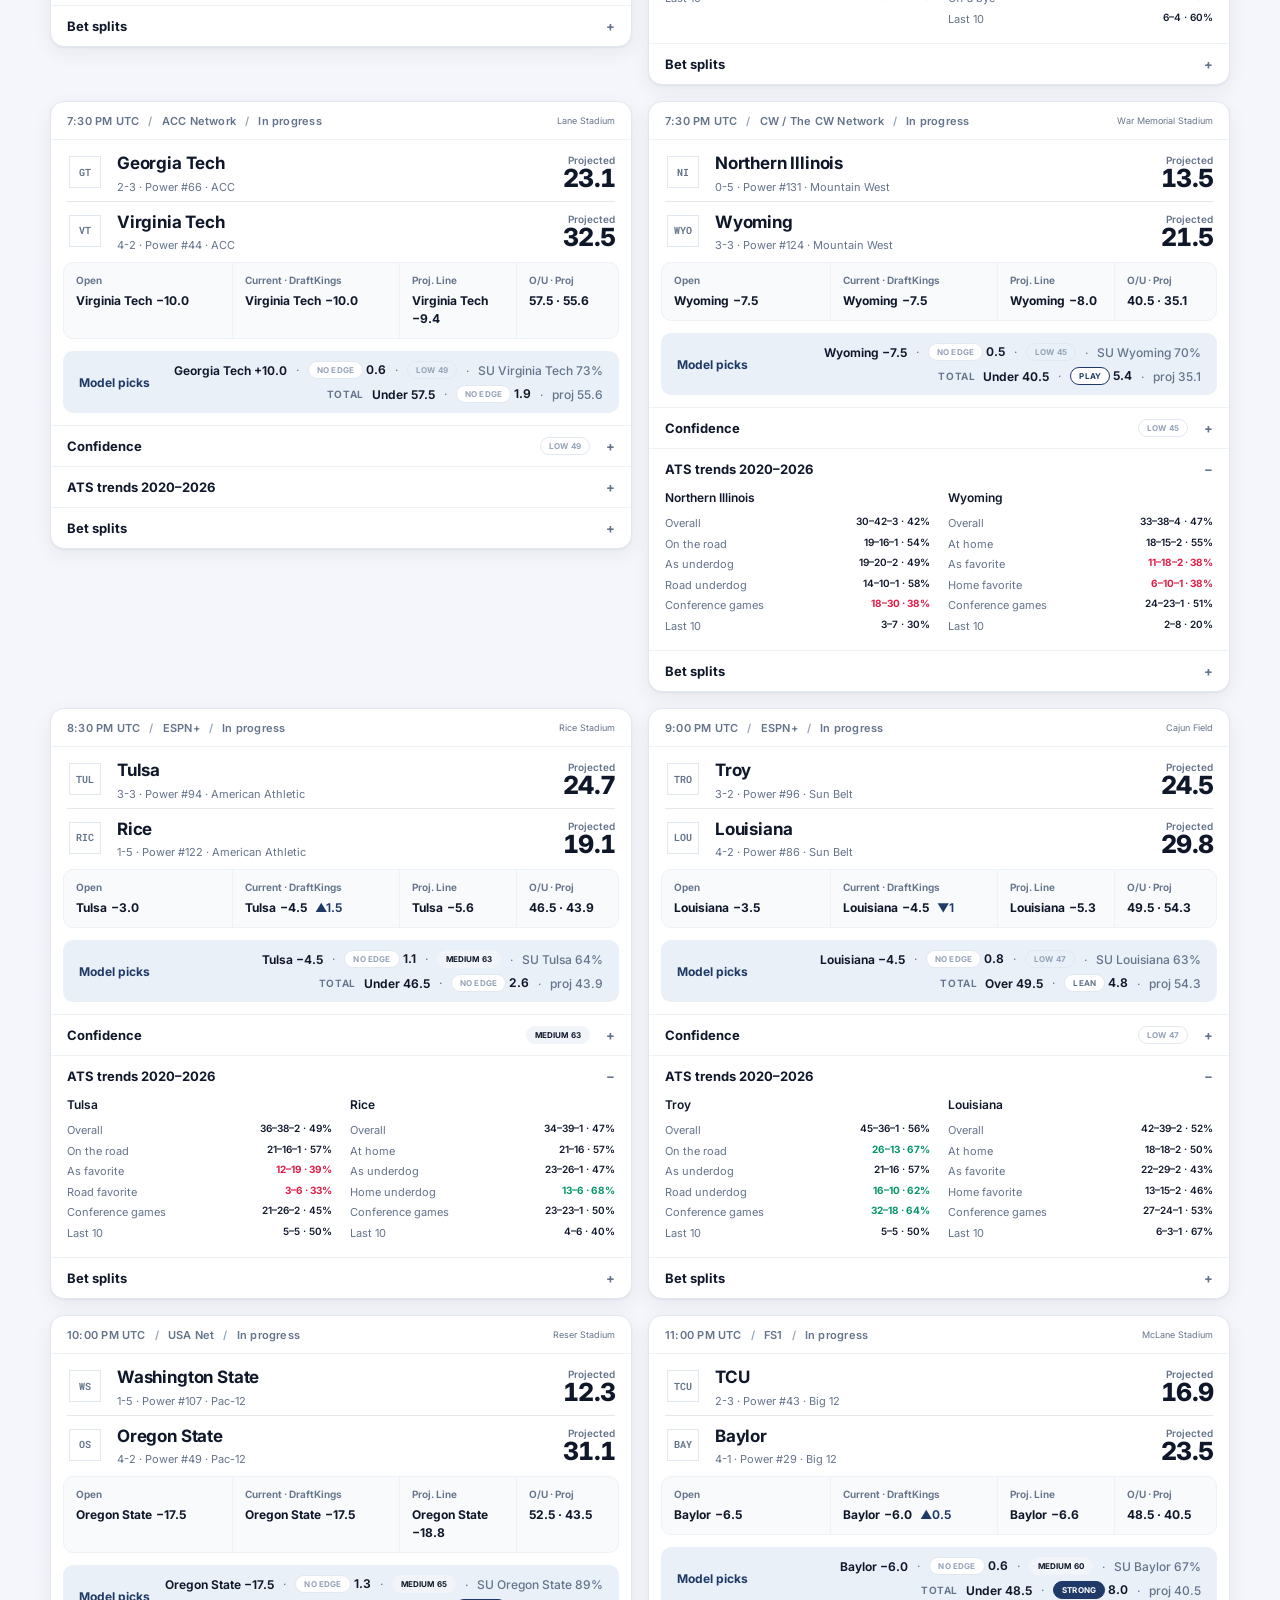
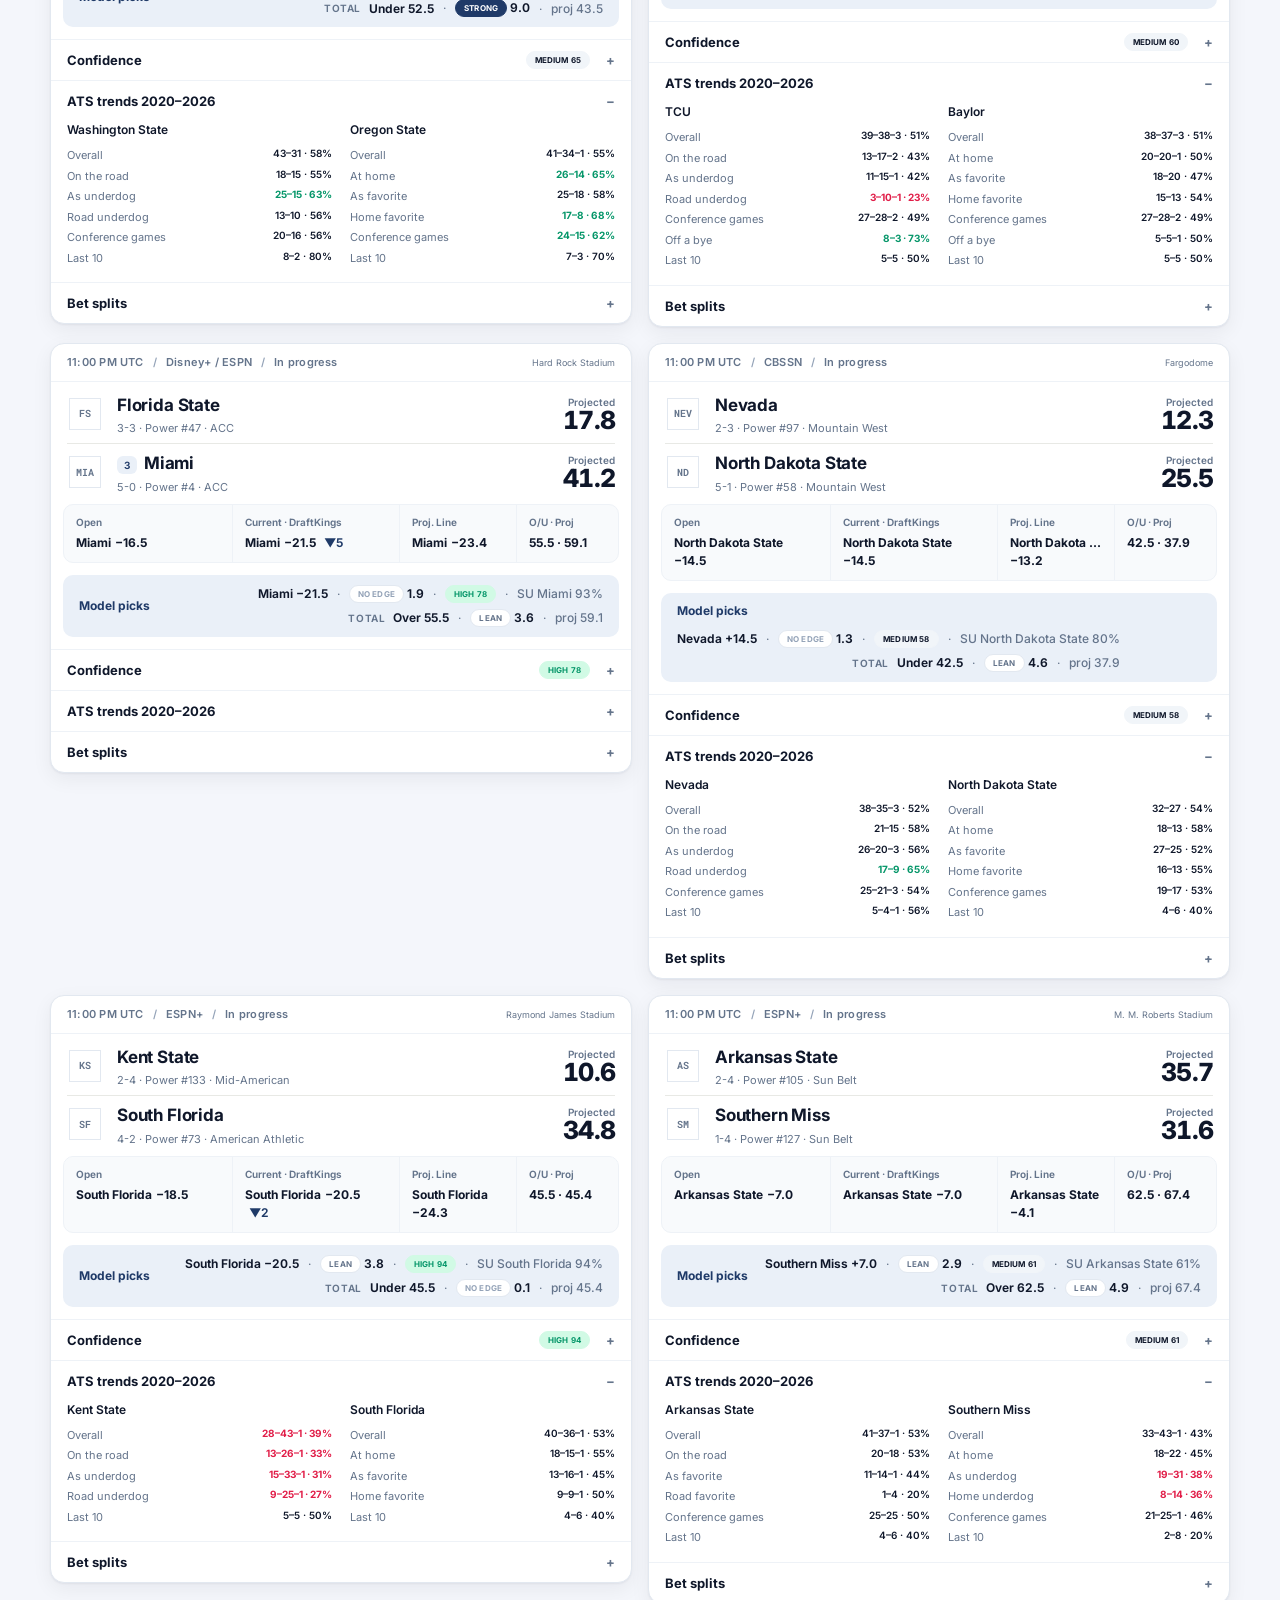
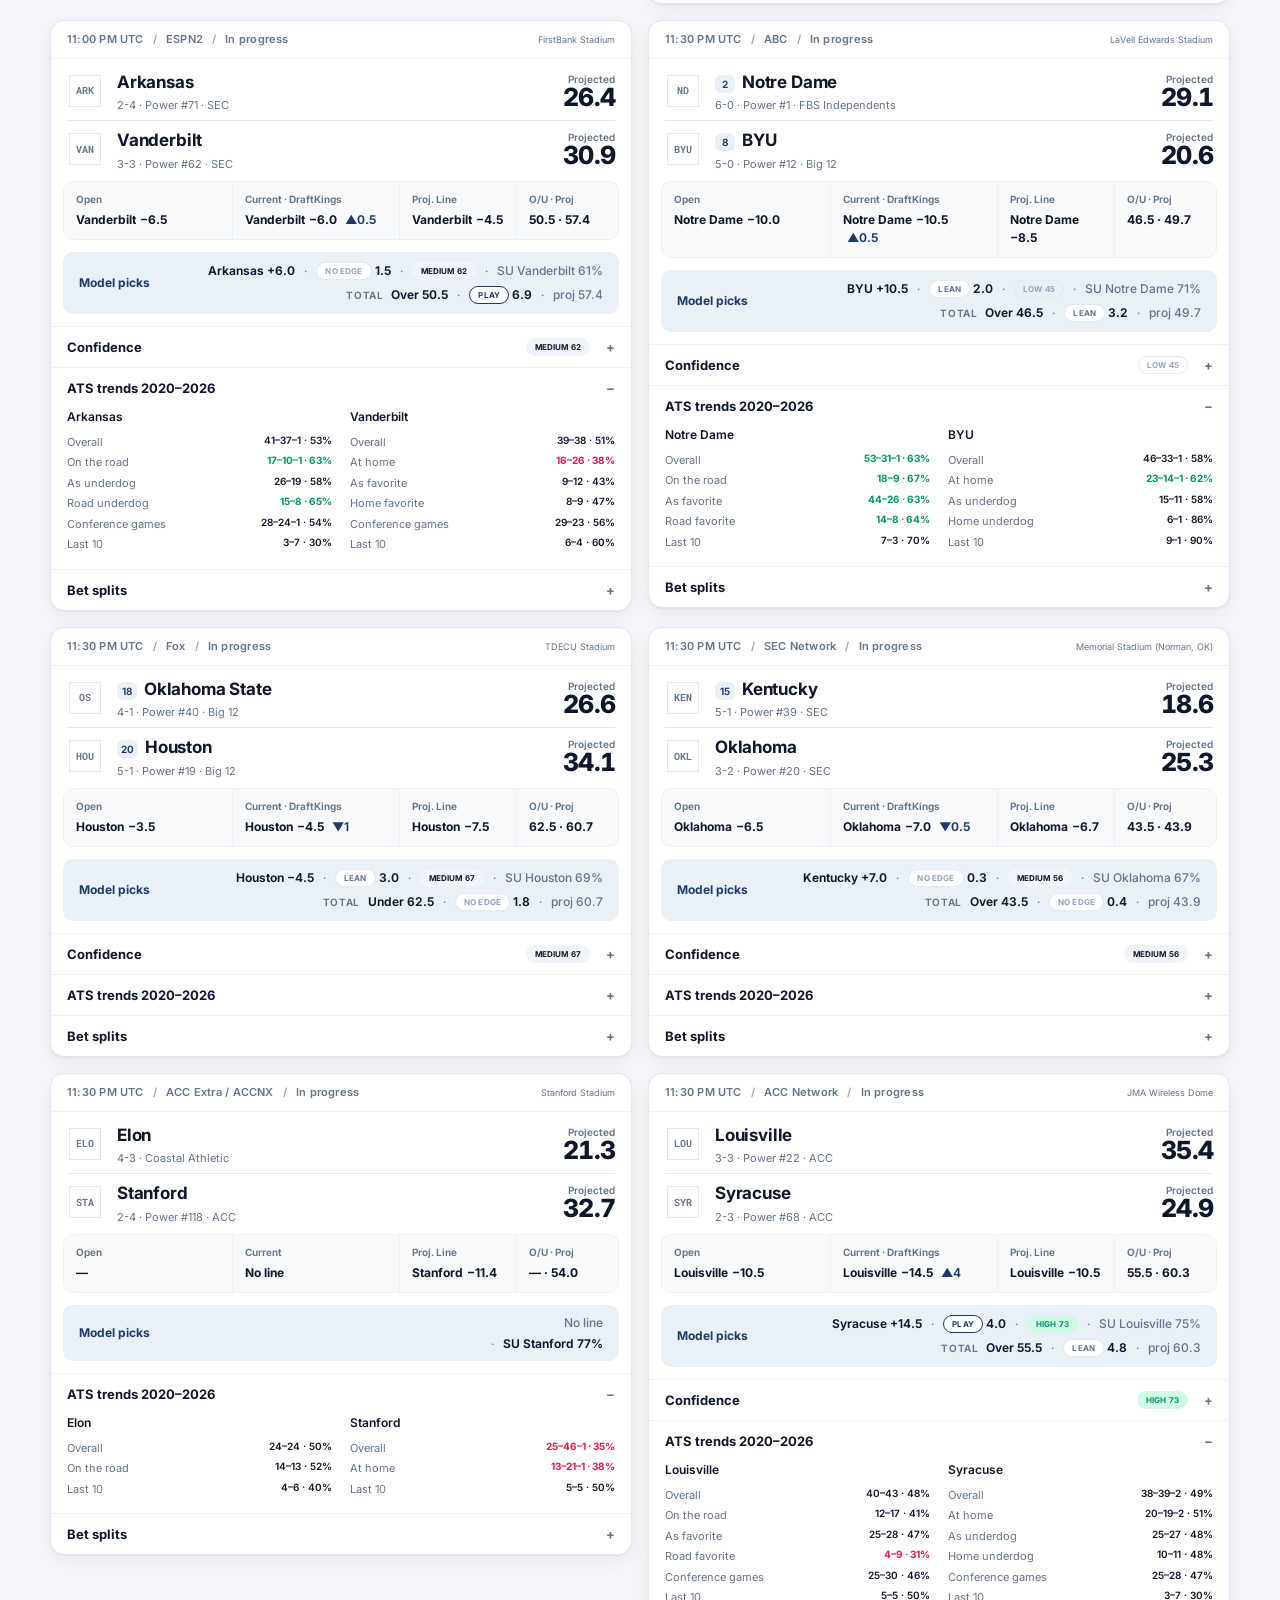
==== commit 093079e7: "Rename the site to ASPicks Model Header wordmark, page titles (ASPicks Model · CFB/NFL/NHL), meta de" ====
--- a/site/index.html
+++ b/site/index.html
@@ -3,8 +3,8 @@
 <head>
   <meta charset="utf-8">
   <meta name="viewport" content="width=device-width, initial-scale=1">
-  <title>CFB Model</title>
-  <meta name="description" content="Weekly college football model projections, ATS picks, ATS trends and bet splits.">
+  <title>ASPicks Model · CFB</title>
+  <meta name="description" content="ASPicks Model: college football, NFL and NHL projections, picks, totals, ATS trends and model record.">
   <link rel="icon" href="data:image/svg+xml,<svg xmlns='http://www.w3.org/2000/svg' viewBox='0 0 100 100'><text y='.9em' font-size='90'>🏈</text></svg>">
   <link rel="preconnect" href="https://fonts.googleapis.com">
   <link rel="preconnect" href="https://fonts.gstatic.com" crossorigin>
@@ -15,7 +15,7 @@
 <body>
   <header class="site-header">
     <div class="shell header-inner">
-      <a class="wordmark" href="#games" aria-label="CFB Model home">CFB</a>
+      <a class="wordmark" href="#games" aria-label="ASPicks Model home">ASPicks</a>
       <nav class="sports" aria-label="Sport">
         <a data-sport="cfb" href="./">CFB</a><a data-sport="nfl" href="nfl/">NFL</a><a data-sport="nhl" href="nhl/">NHL</a>
       </nav>
--- a/site/styles.css
+++ b/site/styles.css
@@ -307,3 +307,19 @@
   .pick-sel > * + *::before { content: none; }   /* no orphan "·" at line starts */
   .pick-panel { align-items: flex-start; flex-direction: column; gap: 8px; }
 }
+
+/* Pick panel: one line per market (side, then total) */
+.pick-sel { flex-direction: column; align-items: flex-end; gap: 6px; }
+.pick-line { display: flex; flex-wrap: wrap; justify-content: flex-end; align-items: center; }
+.pick-line > strong, .pick-line > span { padding: 0; color: var(--ink); font: 650 11px var(--mono); white-space: nowrap; }
+.pick-line > * + *::before { content: "·"; margin-inline: 9px; color: var(--muted); font-weight: 400; }
+.pick-line > .ou-label + *::before { content: none; }
+.pick-line .dim { color: var(--muted); font-weight: 500; }
+.ou-label { margin-right: 8px; color: var(--muted) !important; font-size: 10px !important; letter-spacing: .06em; text-transform: uppercase; }
+@media (max-width: 700px) {
+  .pick-sel { align-items: flex-start; }
+  .pick-line { justify-content: flex-start; gap: 6px 12px; }
+  .pick-line > * + *::before { content: none; }
+  .ou-label { margin-right: 0; }
+}
+.pick-sel > .pick-line::before { content: none; margin: 0; }
--- a/site/themes/dashboard.css
+++ b/site/themes/dashboard.css
@@ -32,7 +32,7 @@
 }
 
 .site-header { background: rgba(255, 255, 255, .85); border-bottom-color: var(--line); }
-.wordmark { border: 0; border-radius: 10px; background: linear-gradient(135deg, #1f3a68, #2f5597); color: #fff; font: 800 12px var(--sans); }
+.wordmark { width: auto; padding: 0 12px; border: 0; border-radius: 10px; background: linear-gradient(135deg, #1f3a68, #2f5597); color: #fff; font: 800 14px var(--sans); letter-spacing: -.01em; white-space: nowrap; }
 .masthead strong { font-weight: 700; }
 .nav { gap: 4px; padding: 4px; background: #eef1f7; border-radius: 999px; font-weight: 600; }
 .nav a { padding: 7px 14px; border-radius: 999px; border-bottom: 0; color: var(--muted); }
@@ -82,7 +82,7 @@
 .market dd { font-family: var(--sans); font-size: 12px; font-weight: 700; }
 .pick-panel { margin: 12px; border: 0; border-radius: 10px; background: var(--accent-soft); }
 .pick-label { color: var(--accent); font-family: var(--sans); text-transform: none; letter-spacing: 0; font-size: 12px; }
-.pick-sel > strong, .pick-sel > span { font-family: var(--sans); font-size: 12px; }
+.pick-sel > strong, .pick-sel > span, .pick-line > strong, .pick-line > span { font-family: var(--sans); font-size: 12px; }
 .tier, .conf, .res { border-radius: 999px; font-family: var(--sans); letter-spacing: .02em; padding: 3px 8px; }
 .tier { background: #fff; }
 .tier.strong { background: var(--accent); border-color: var(--accent); color: #fff; }
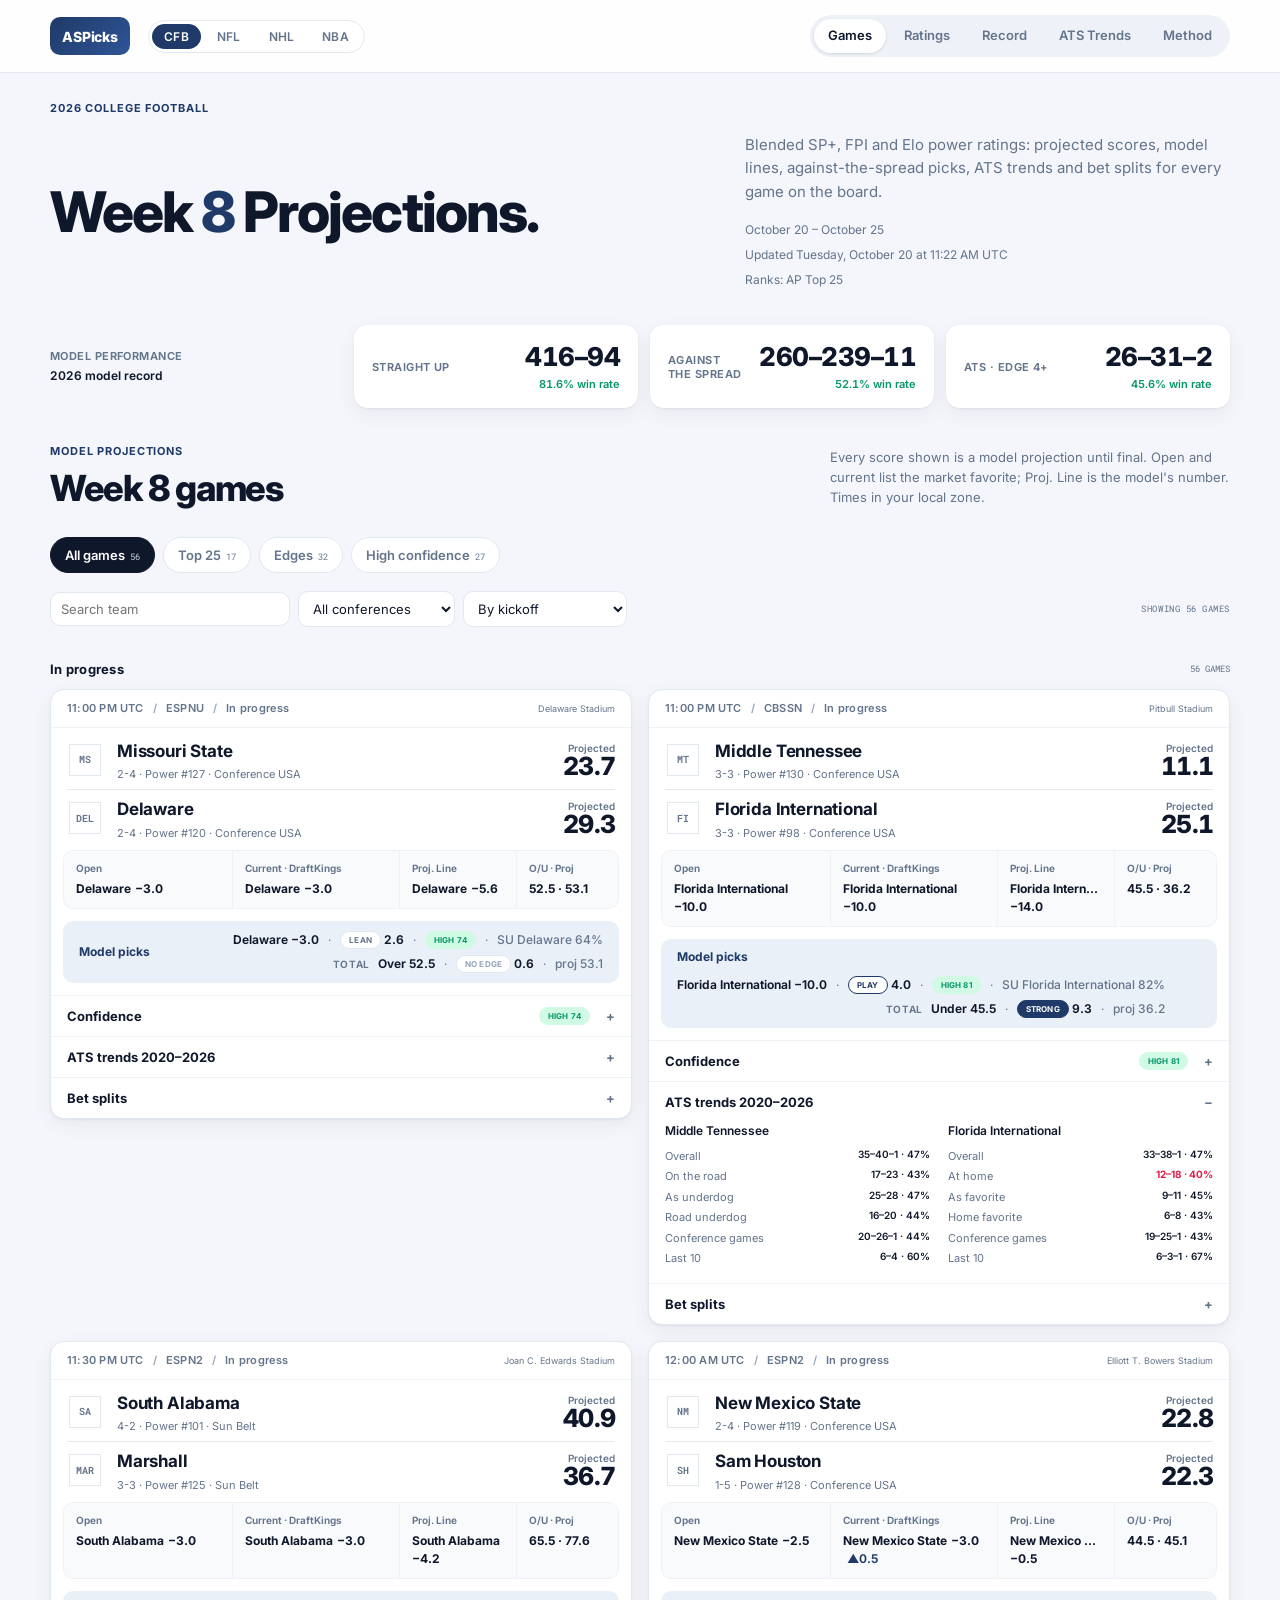
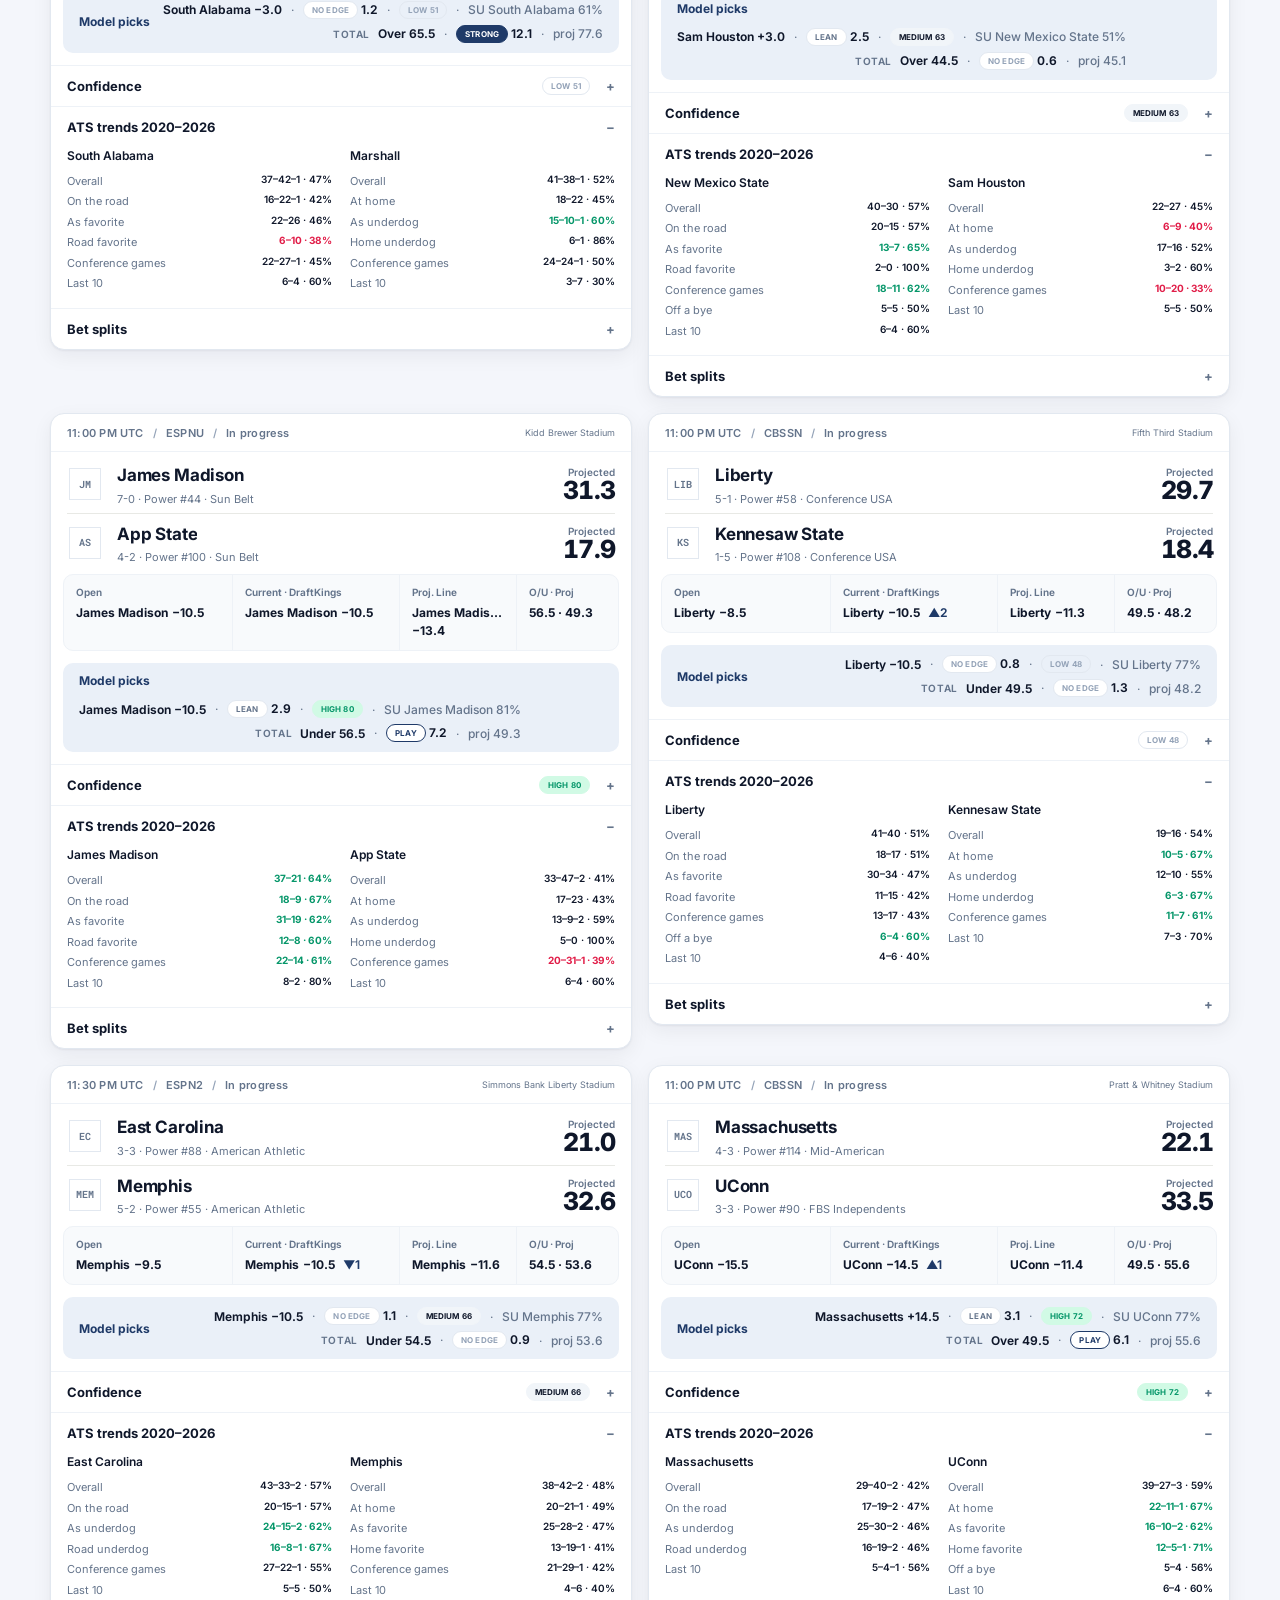
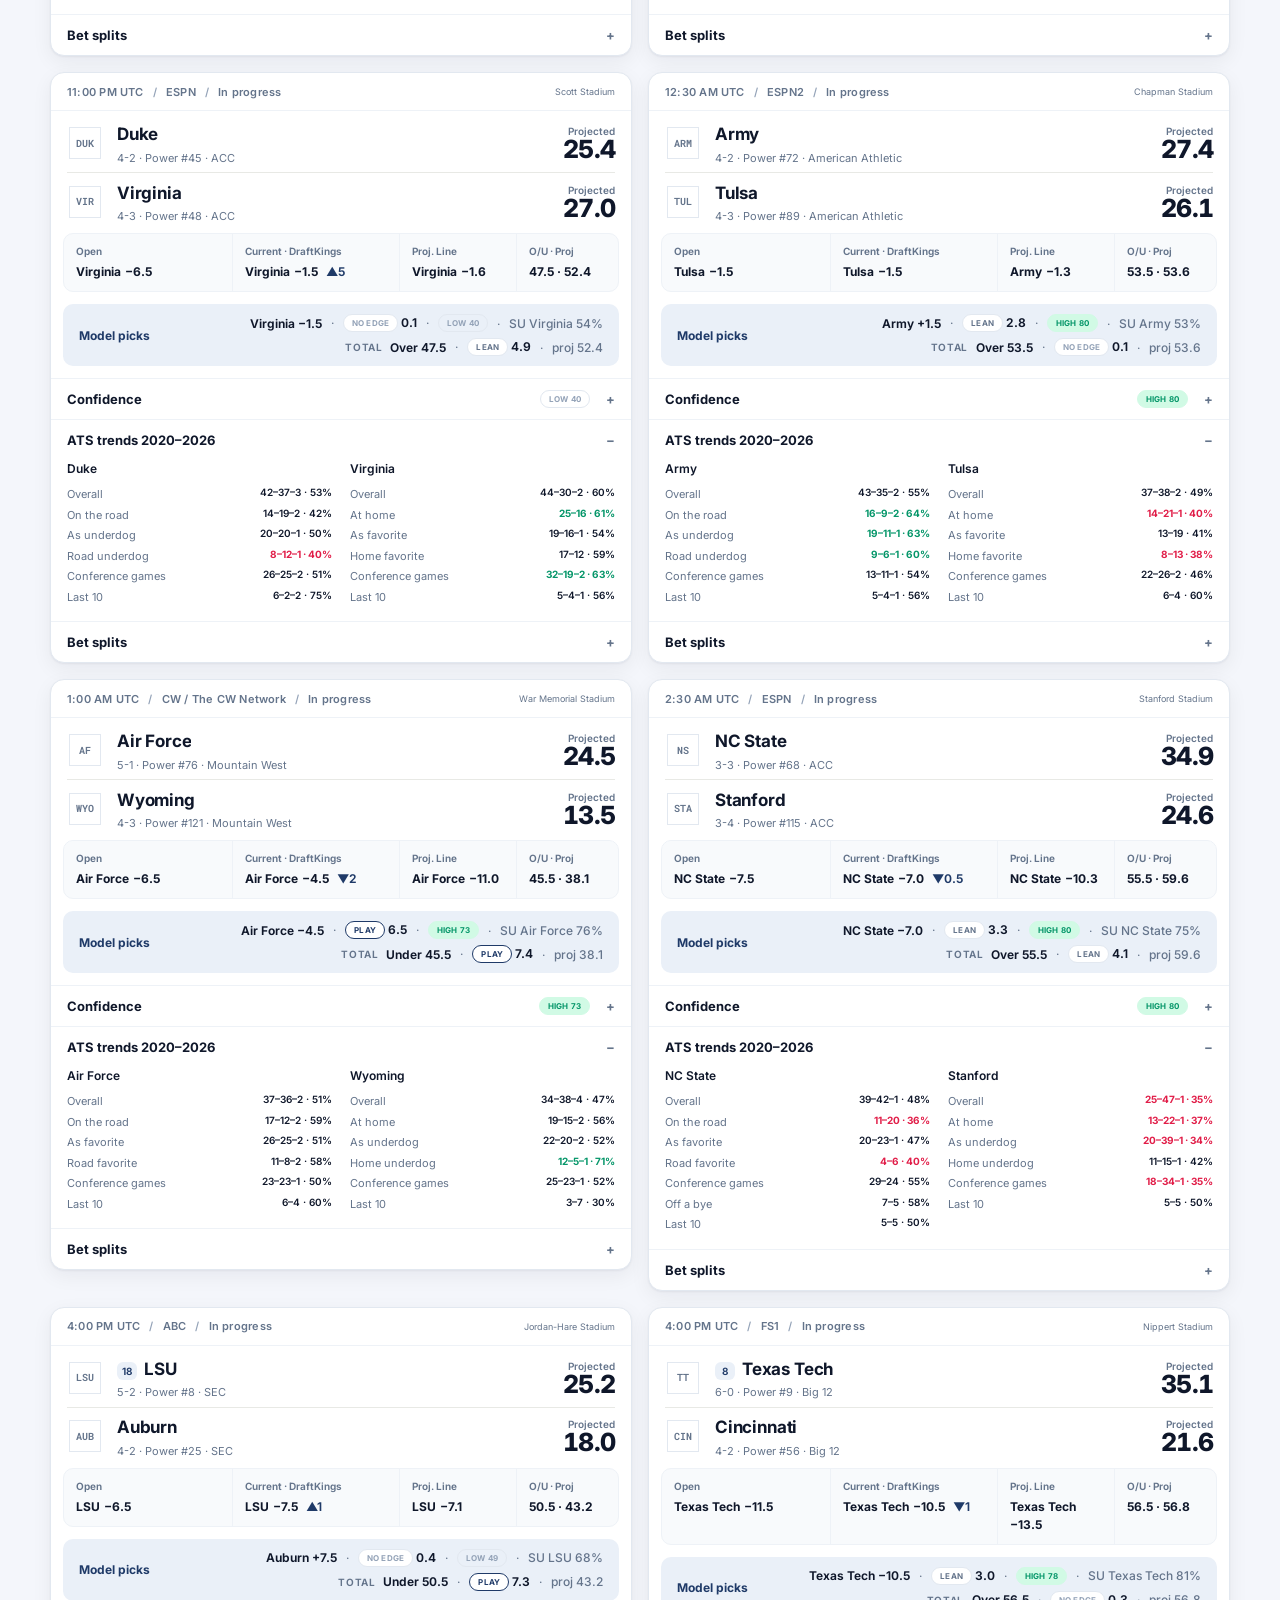
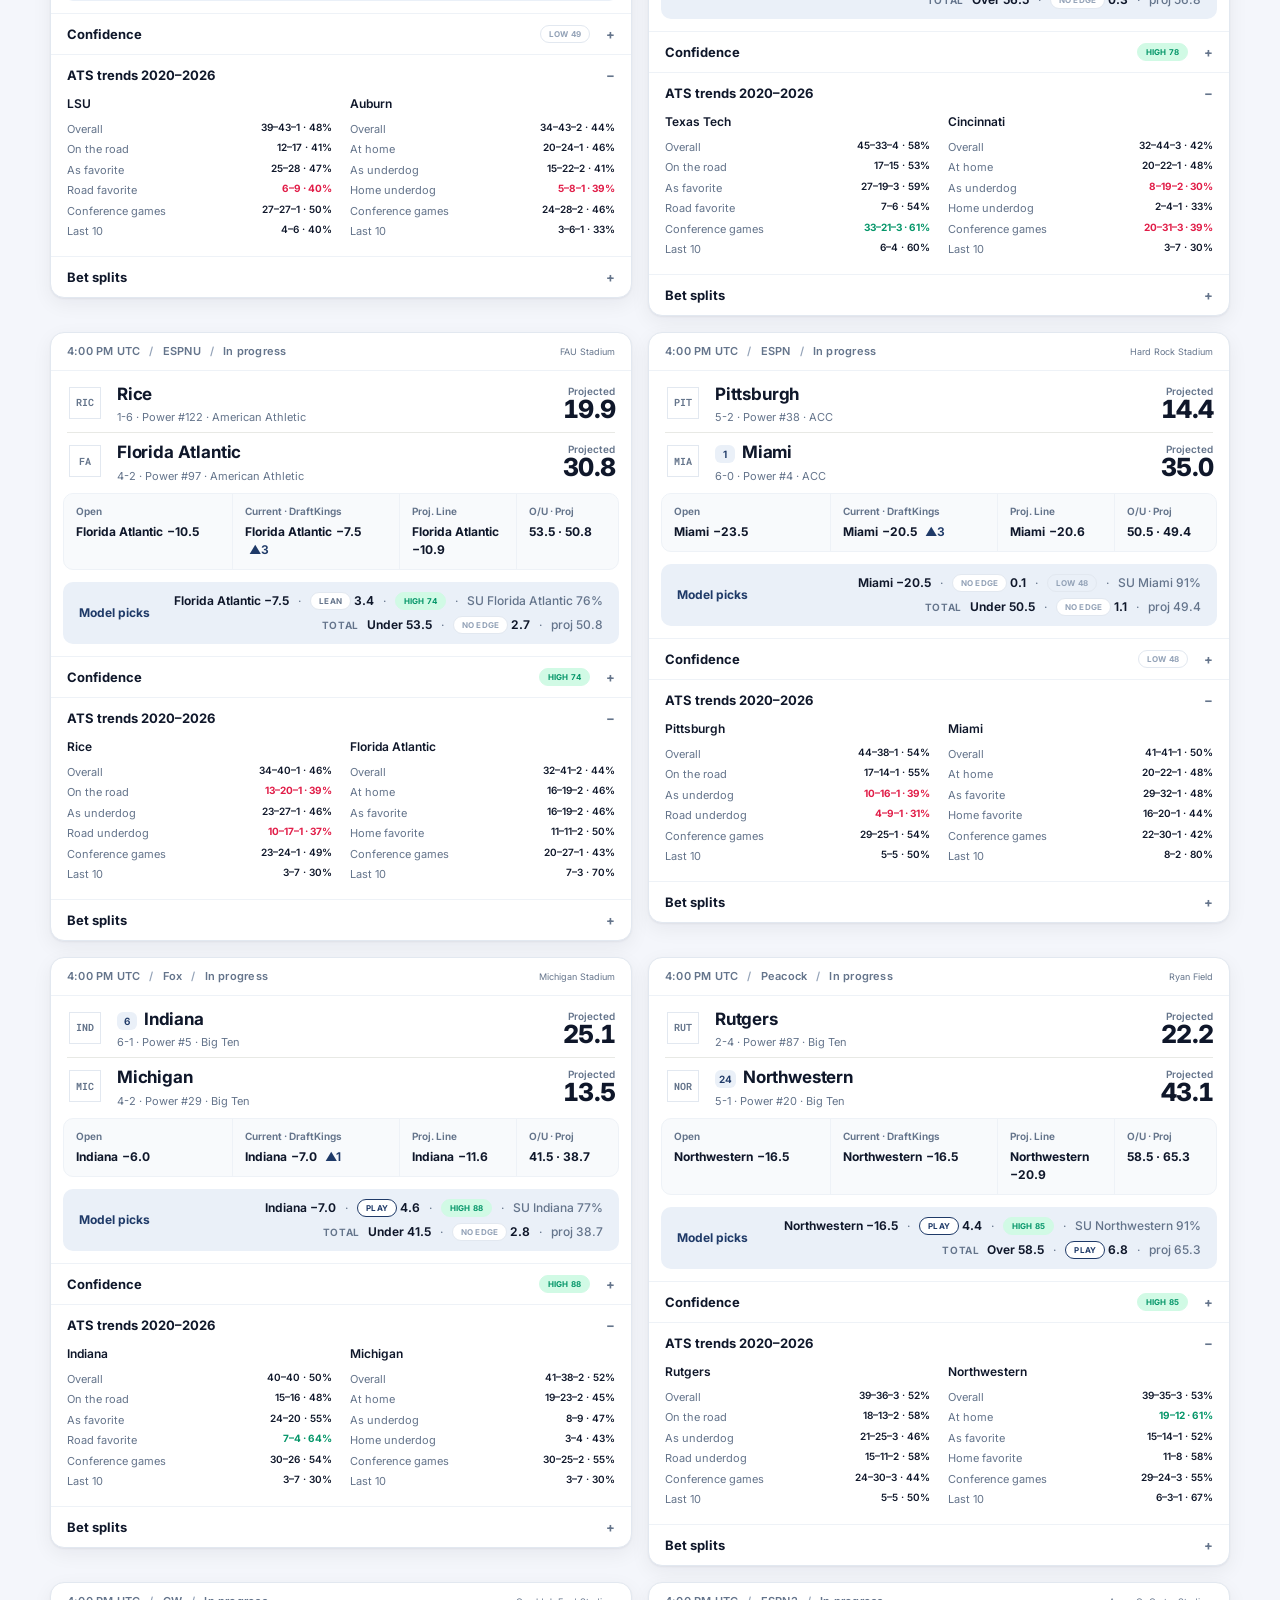
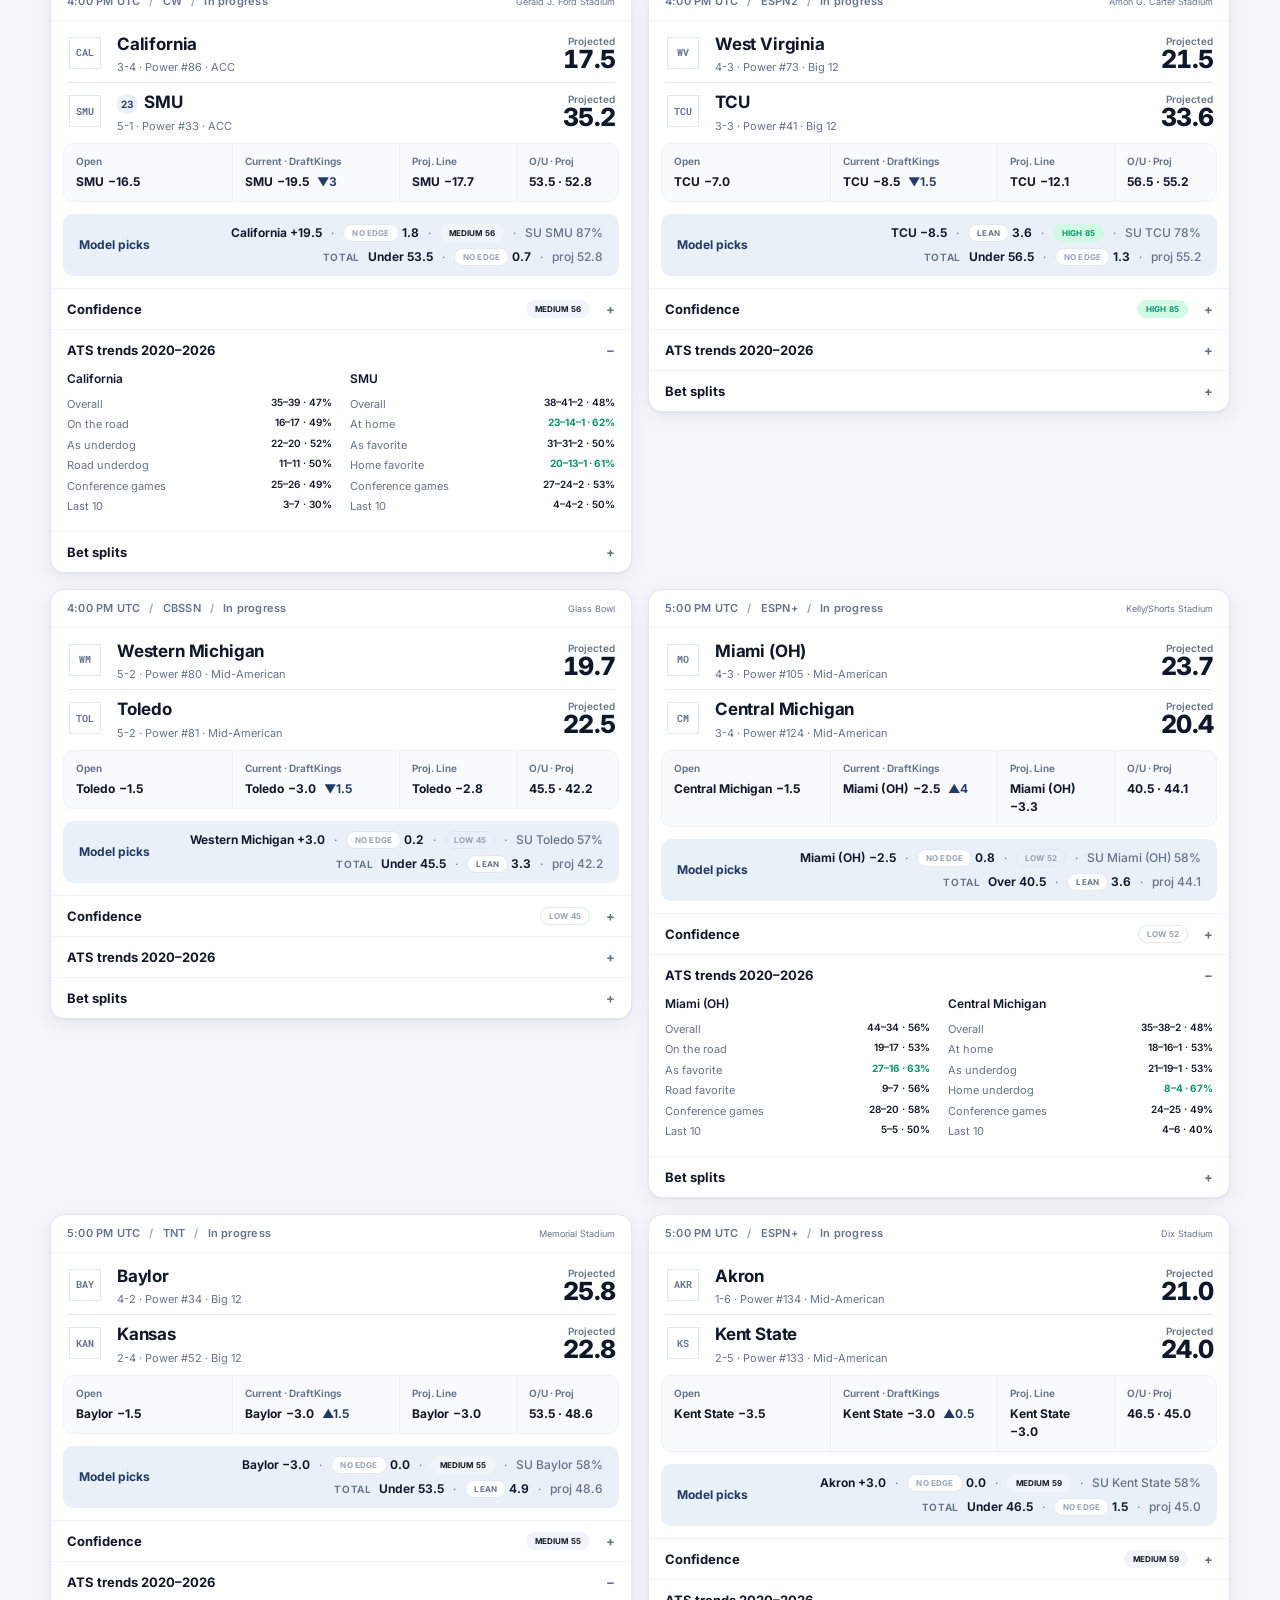
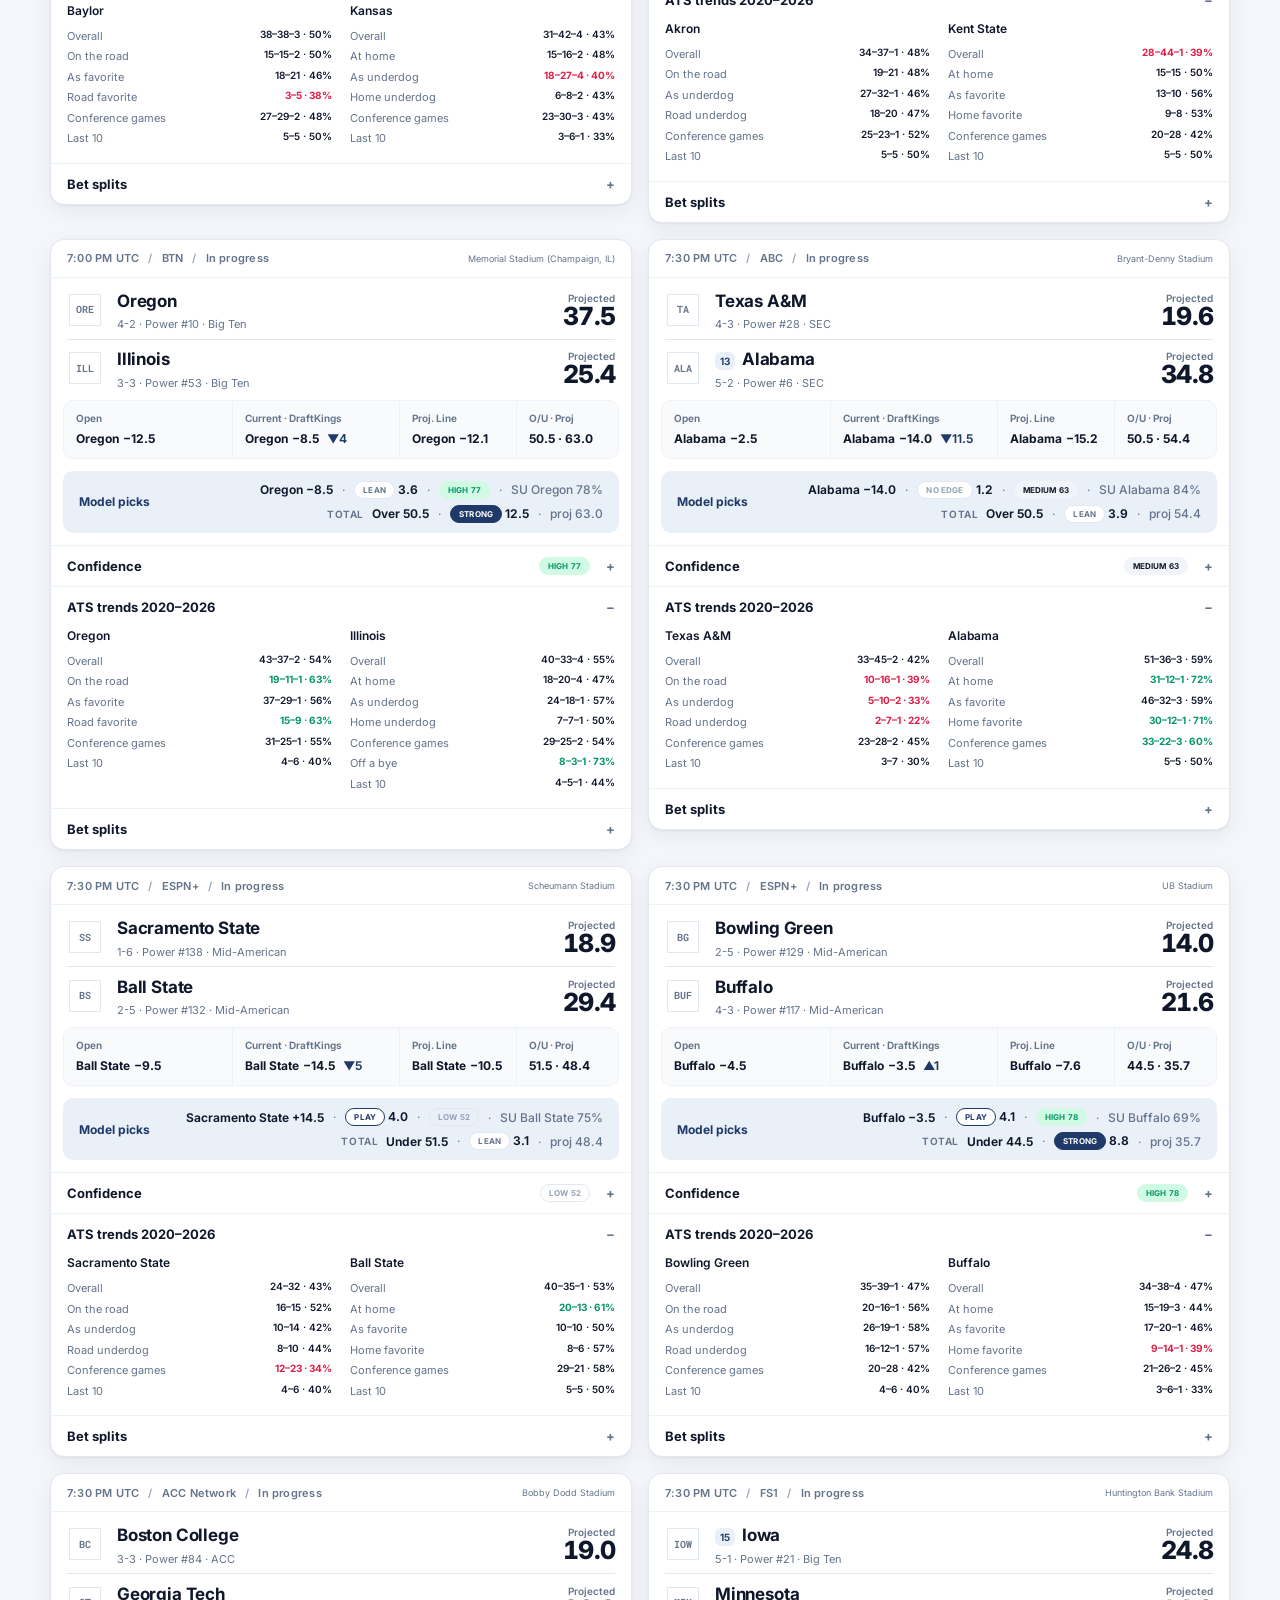
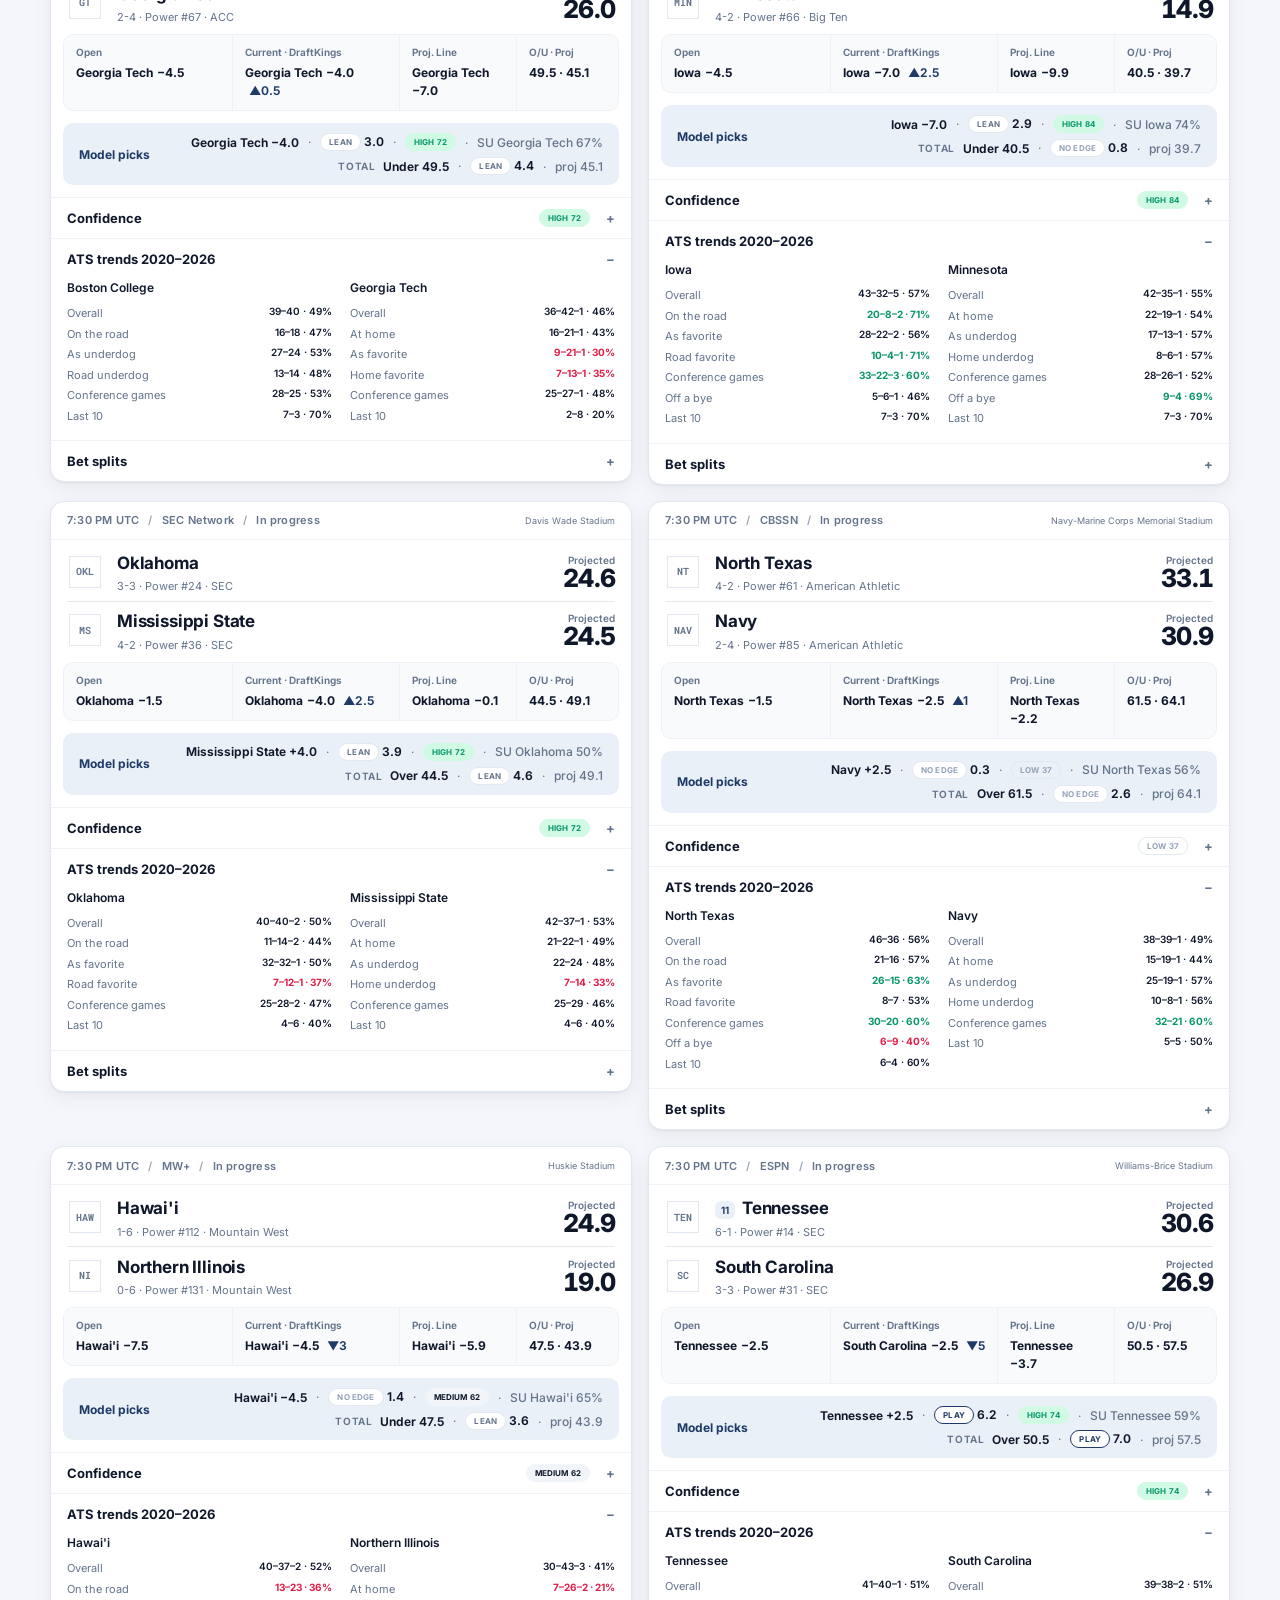
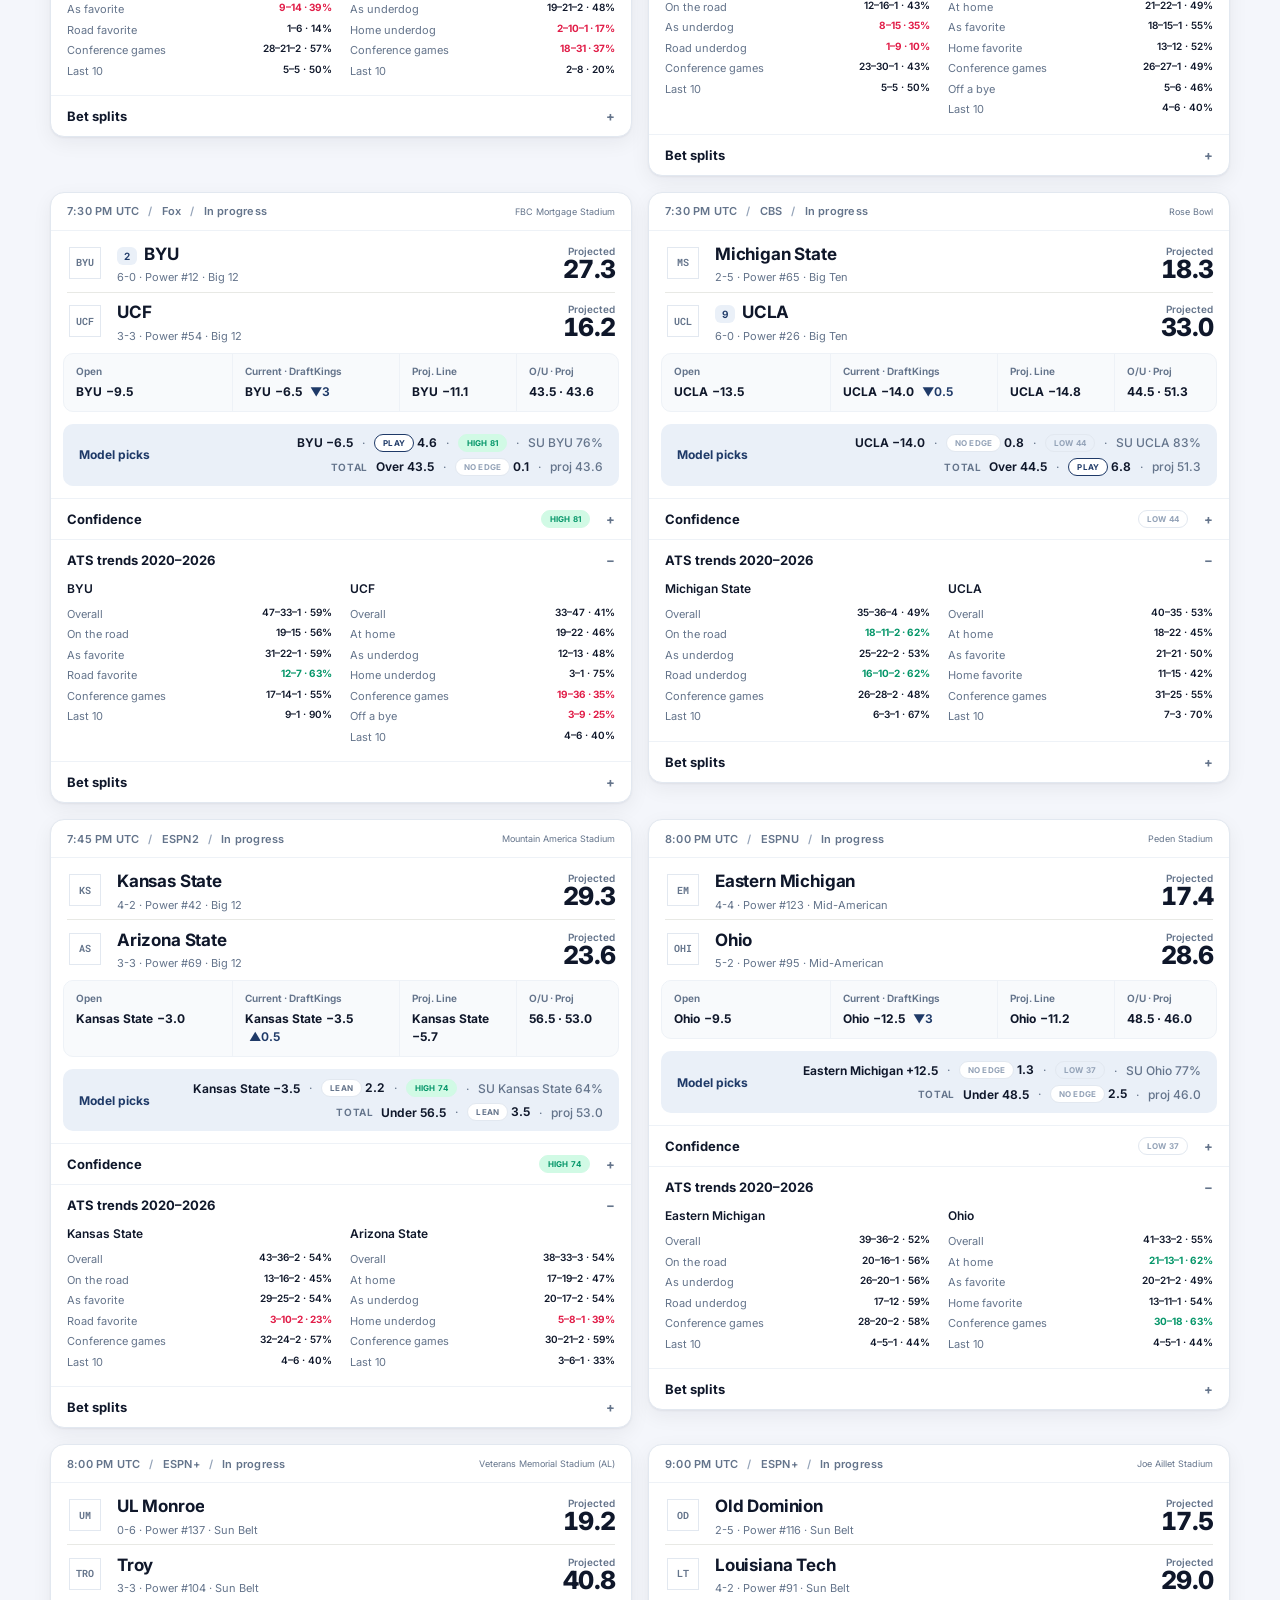
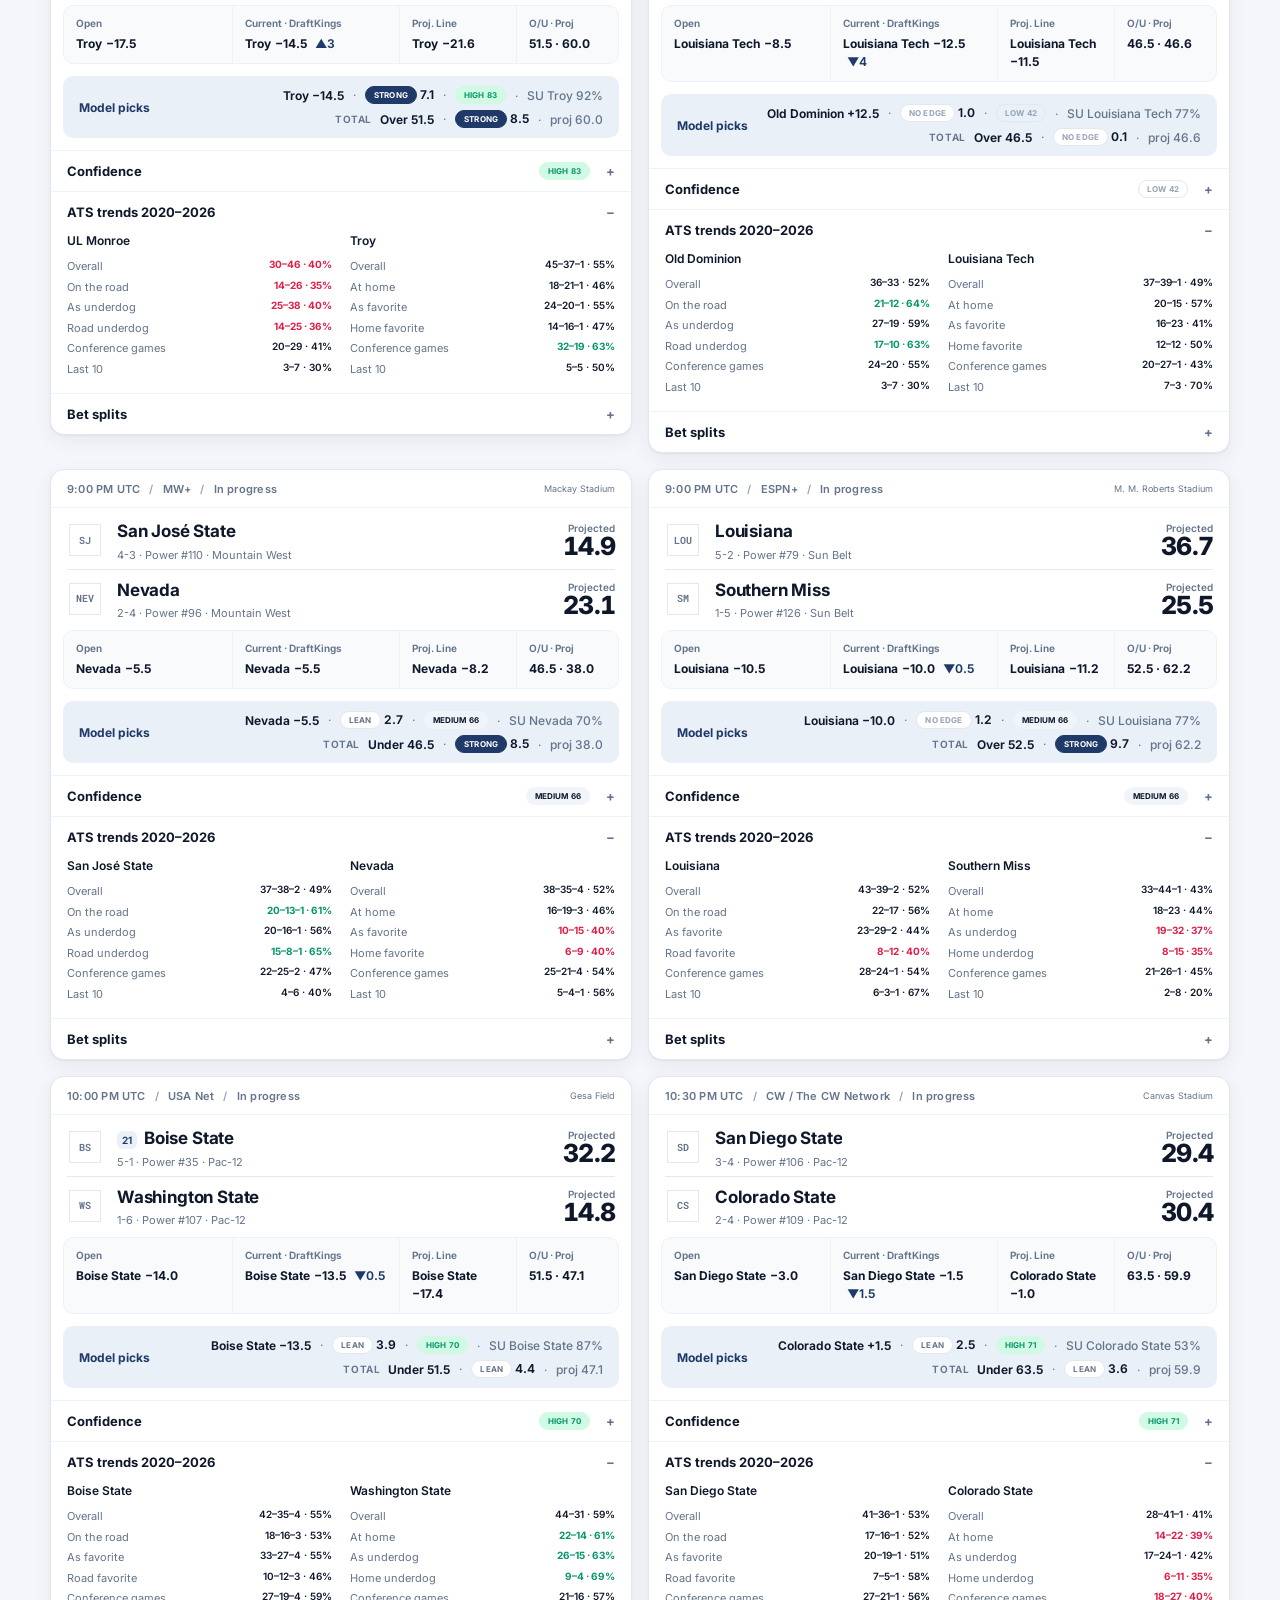
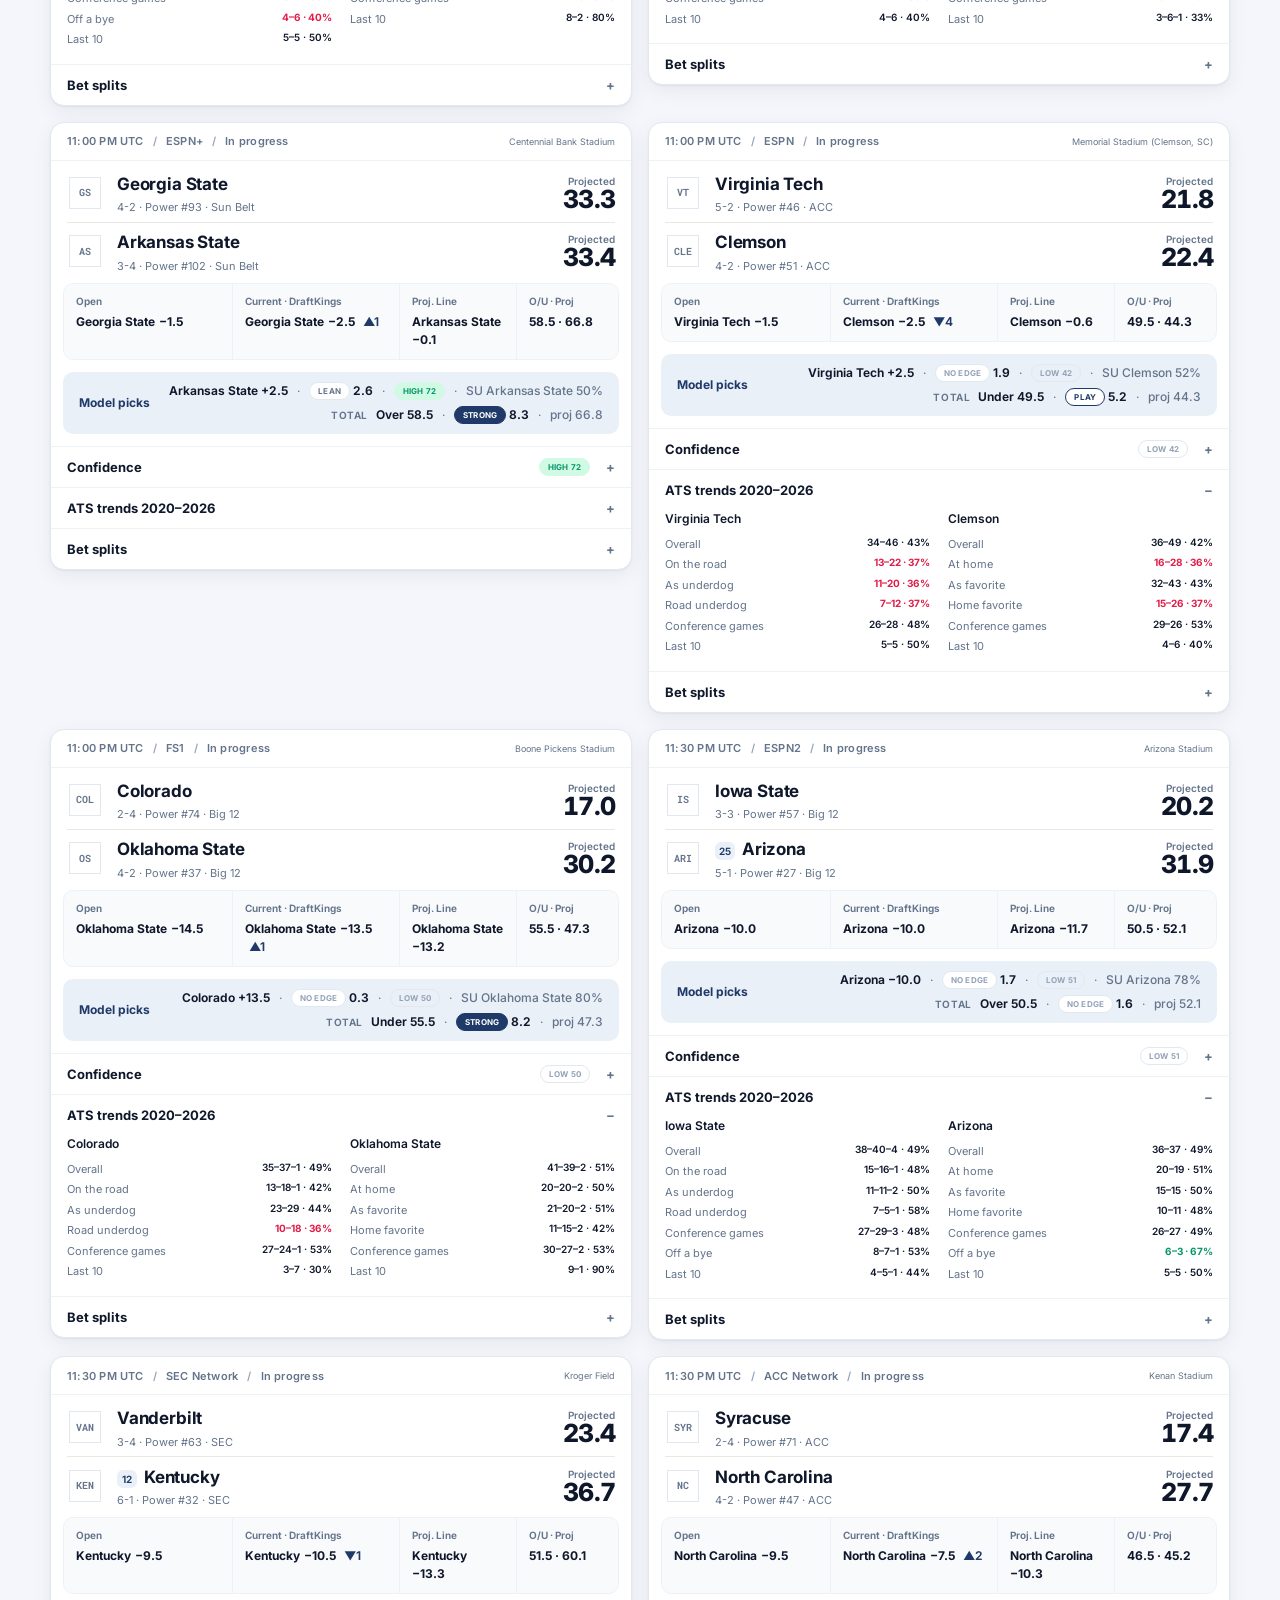
==== commit 4bf48e15: "NBA: efficiency/points/Elo spread and total model on ESPN's free API - nbamodel: ESPN scoreboard/sum" ====
--- a/site/index.html
+++ b/site/index.html
@@ -4,7 +4,7 @@
   <meta charset="utf-8">
   <meta name="viewport" content="width=device-width, initial-scale=1">
   <title>ASPicks Model · CFB</title>
-  <meta name="description" content="ASPicks Model: college football, NFL and NHL projections, picks, totals, ATS trends and model record.">
+  <meta name="description" content="ASPicks Model: college football, NFL, NHL and NBA projections, picks, totals, ATS trends and model record.">
   <link rel="icon" href="data:image/svg+xml,<svg xmlns='http://www.w3.org/2000/svg' viewBox='0 0 100 100'><text y='.9em' font-size='90'>🏈</text></svg>">
   <link rel="preconnect" href="https://fonts.googleapis.com">
   <link rel="preconnect" href="https://fonts.gstatic.com" crossorigin>
@@ -17,7 +17,7 @@
     <div class="shell header-inner">
       <a class="wordmark" href="#games" aria-label="ASPicks Model home">ASPicks</a>
       <nav class="sports" aria-label="Sport">
-        <a data-sport="cfb" href="./">CFB</a><a data-sport="nfl" href="nfl/">NFL</a><a data-sport="nhl" href="nhl/">NHL</a>
+        <a data-sport="cfb" href="./">CFB</a><a data-sport="nfl" href="nfl/">NFL</a><a data-sport="nhl" href="nhl/">NHL</a><a data-sport="nba" href="nba/">NBA</a>
       </nav>
       <nav class="nav" role="tablist">
         <a role="tab" href="#games" data-tab="games" aria-selected="true">Games</a>
@@ -78,7 +78,7 @@
         <section id="tab-ratings" class="tab-panel" hidden>
           <div class="board-top">
             <div><p class="section-label">Power ratings</p><h2>Ratings</h2></div>
-            <p>Points better than an average FBS team on a neutral field. SP+, FPI and Elo shown raw; Power is the blend.</p>
+            <p id="ratings-note">Points better than an average FBS team on a neutral field. SP+, FPI and Elo shown raw; Power is the blend.</p>
           </div>
           <div class="toolbar">
             <input type="search" id="rating-search" placeholder="Search team" aria-label="Search team">
--- a/site/styles.css
+++ b/site/styles.css
@@ -323,3 +323,10 @@
   .ou-label { margin-right: 0; }
 }
 .pick-sel > .pick-line::before { content: none; margin: 0; }
+
+/* Anytime scorer best bets */
+.prop-row { display: flex; flex-wrap: wrap; justify-content: space-between; align-items: baseline; gap: 4px 12px; padding: 7px 0; border-bottom: 1px solid var(--line-soft, #eef0f3); }
+.prop-row:last-of-type { border-bottom: 0; }
+.prop-who { min-width: 0; }
+.prop-nums { display: flex; flex-wrap: wrap; align-items: baseline; gap: 4px 10px; font-variant-numeric: tabular-nums; font-size: 12px; }
+.props summary .tier { margin-left: 6px; }
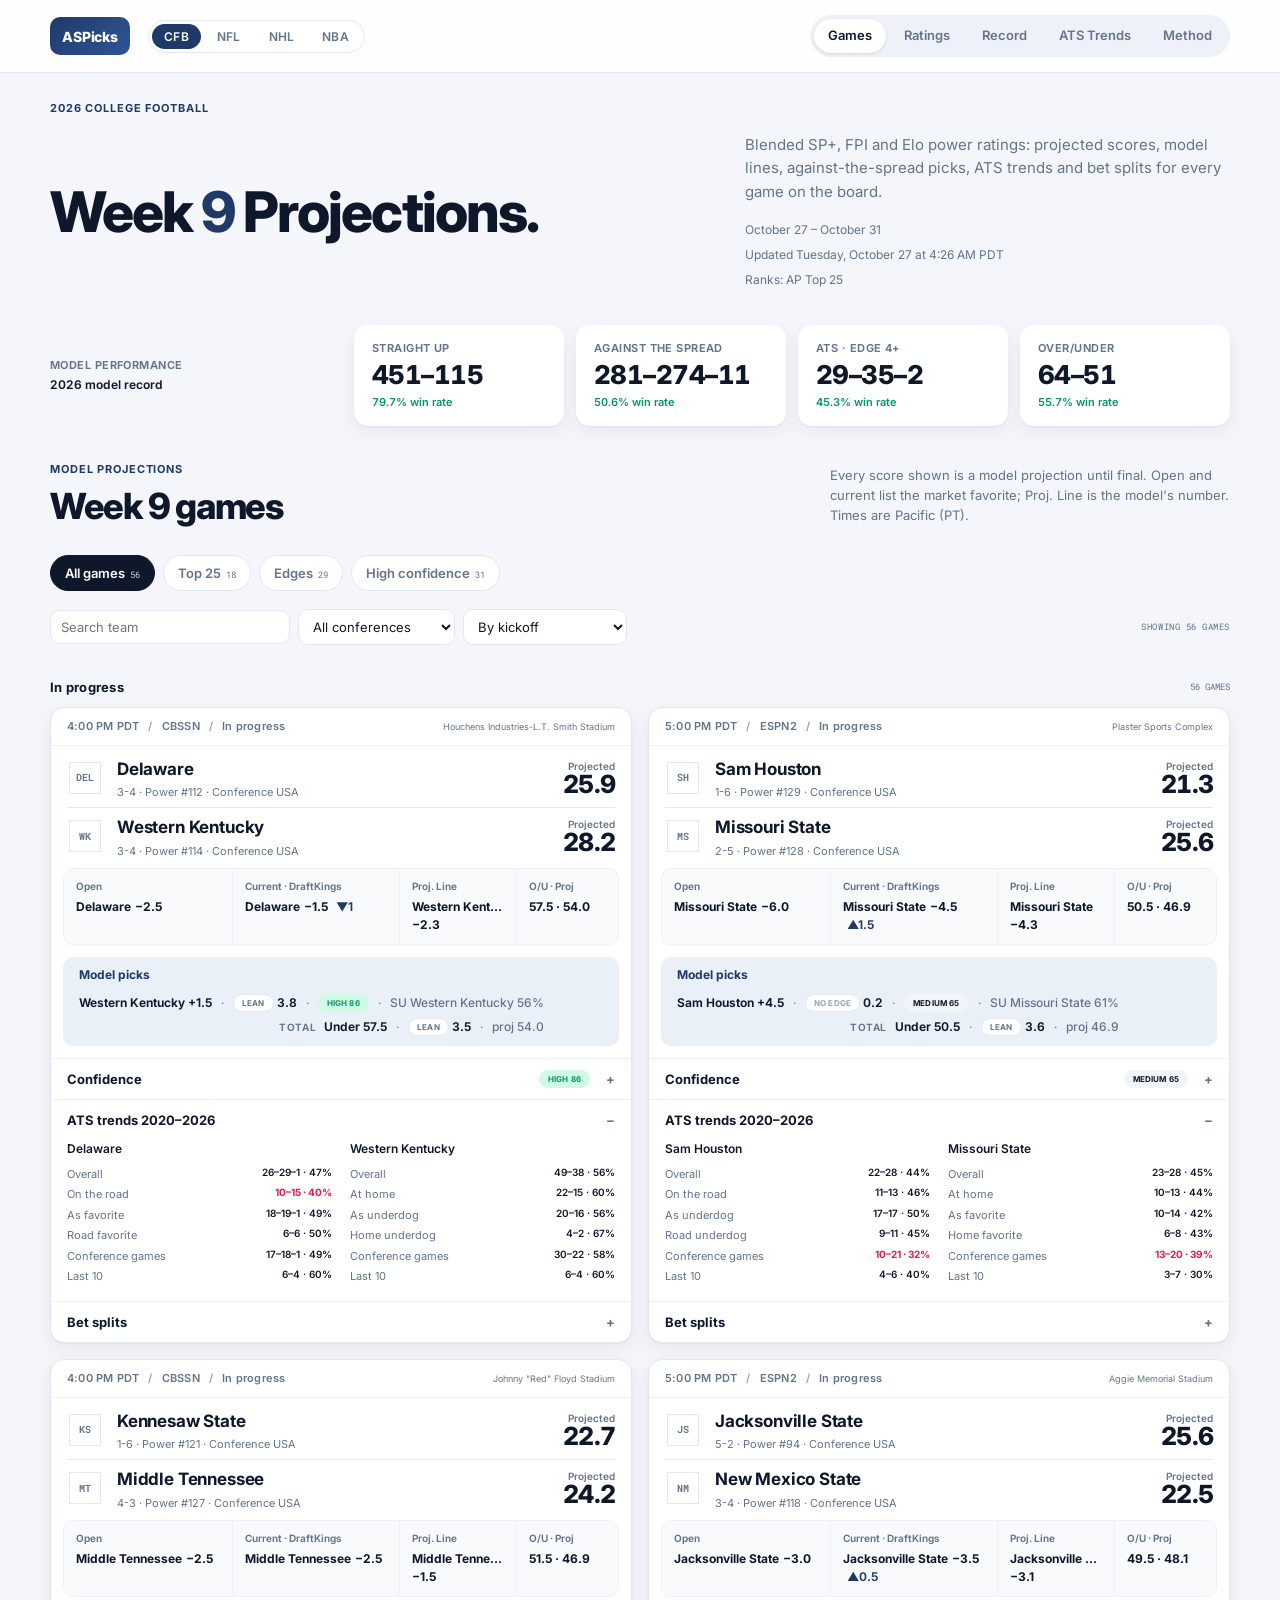
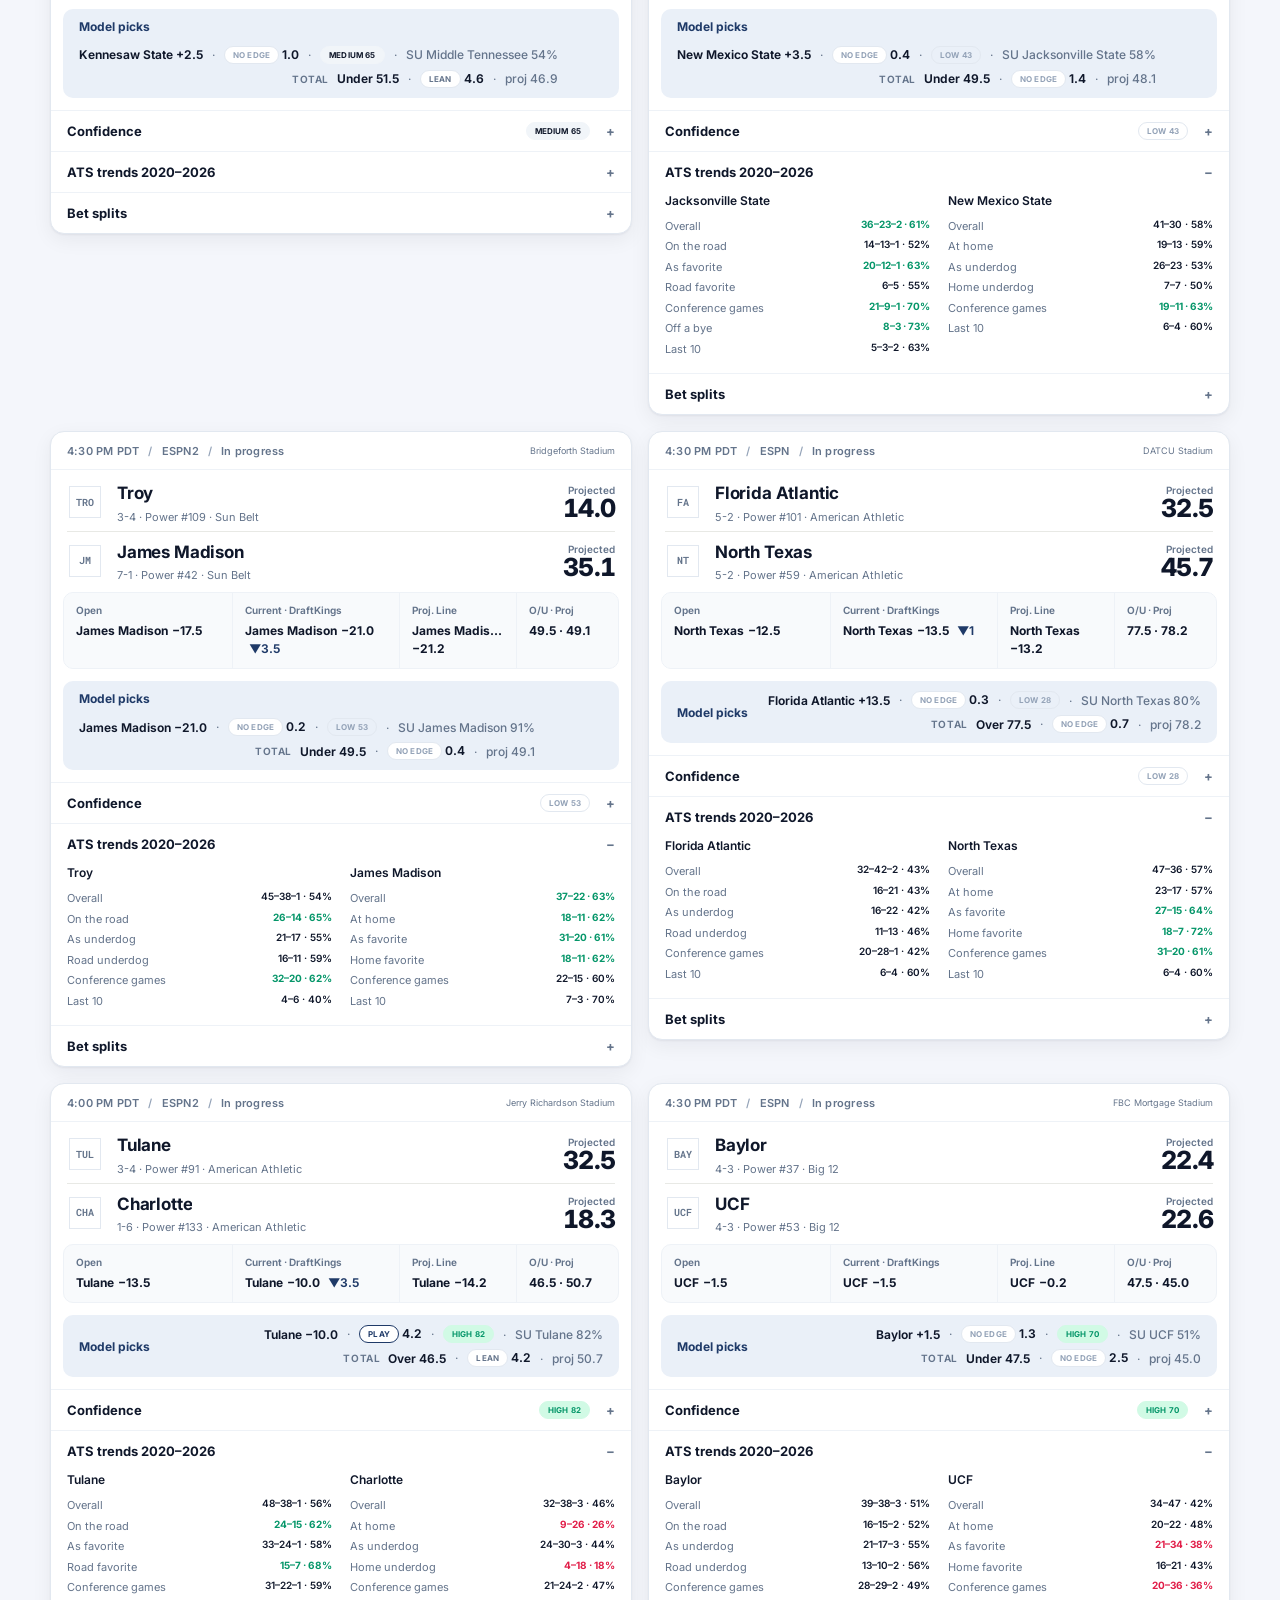
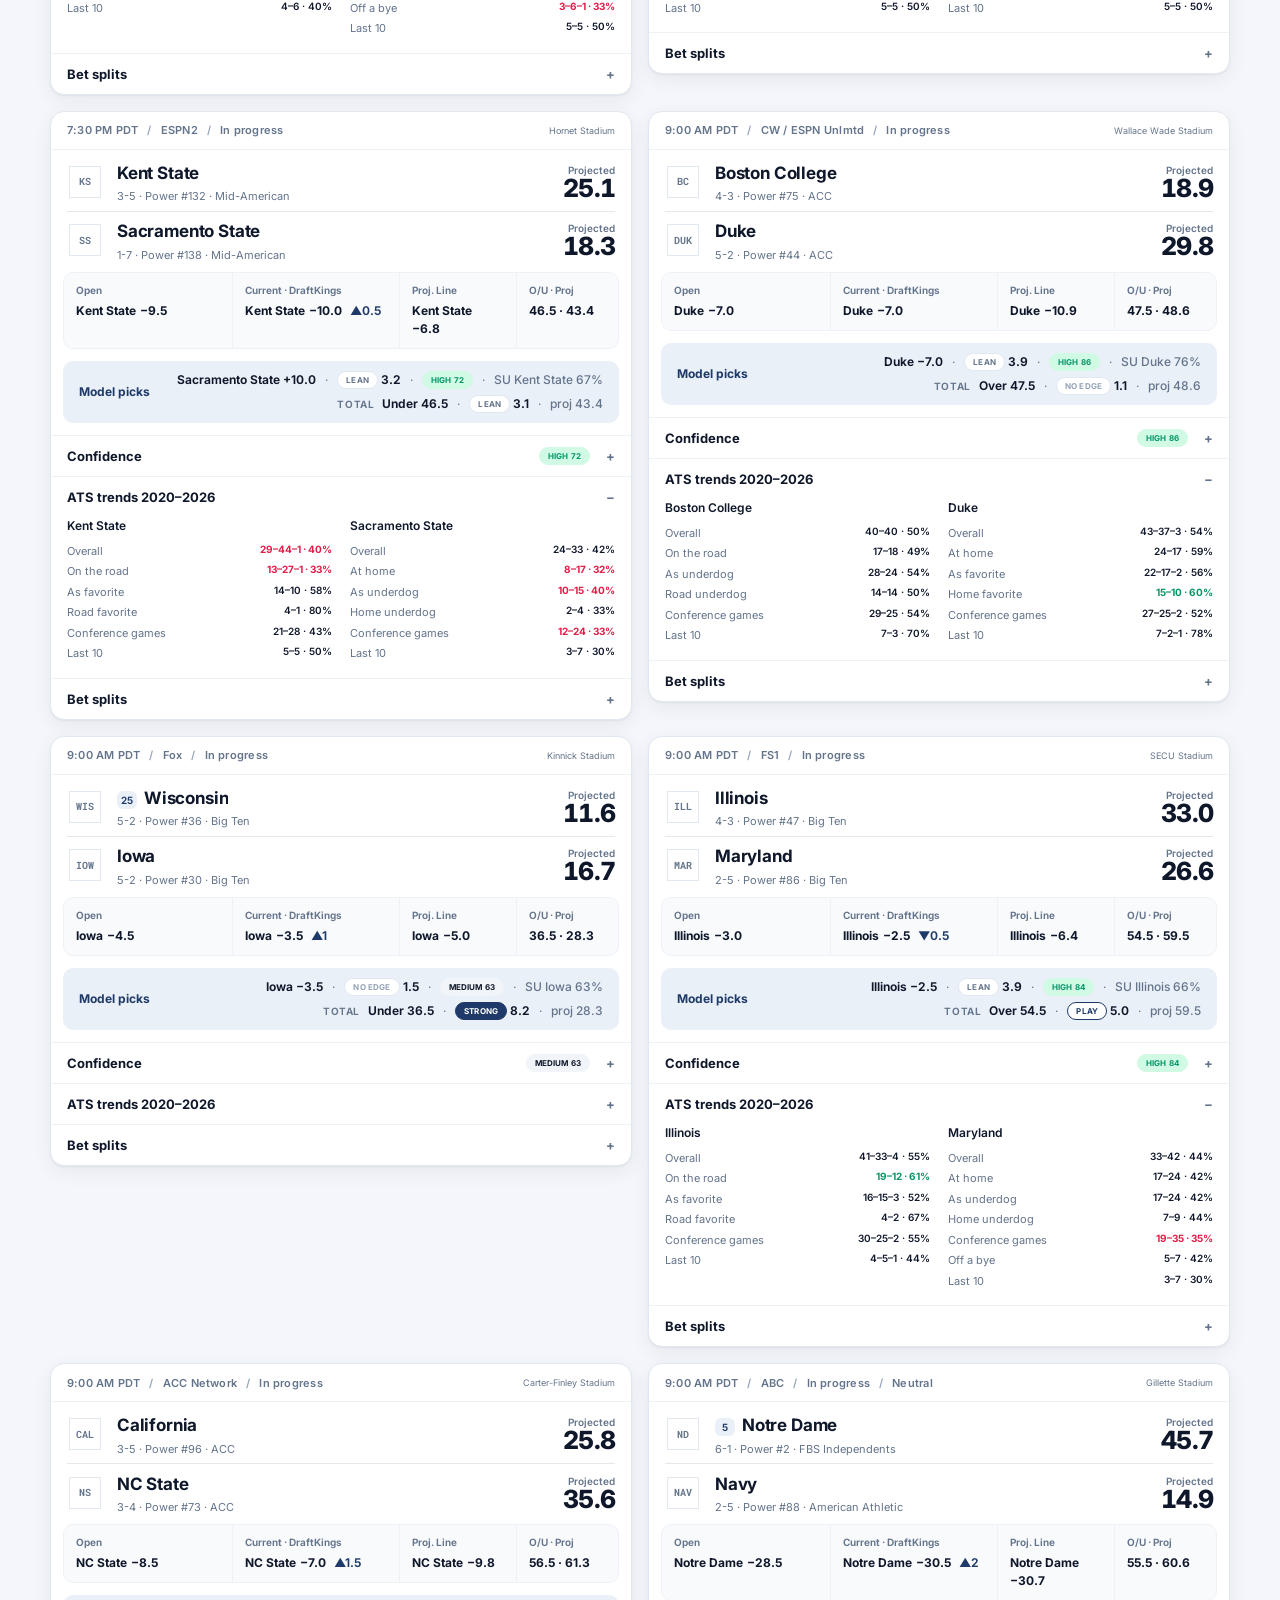
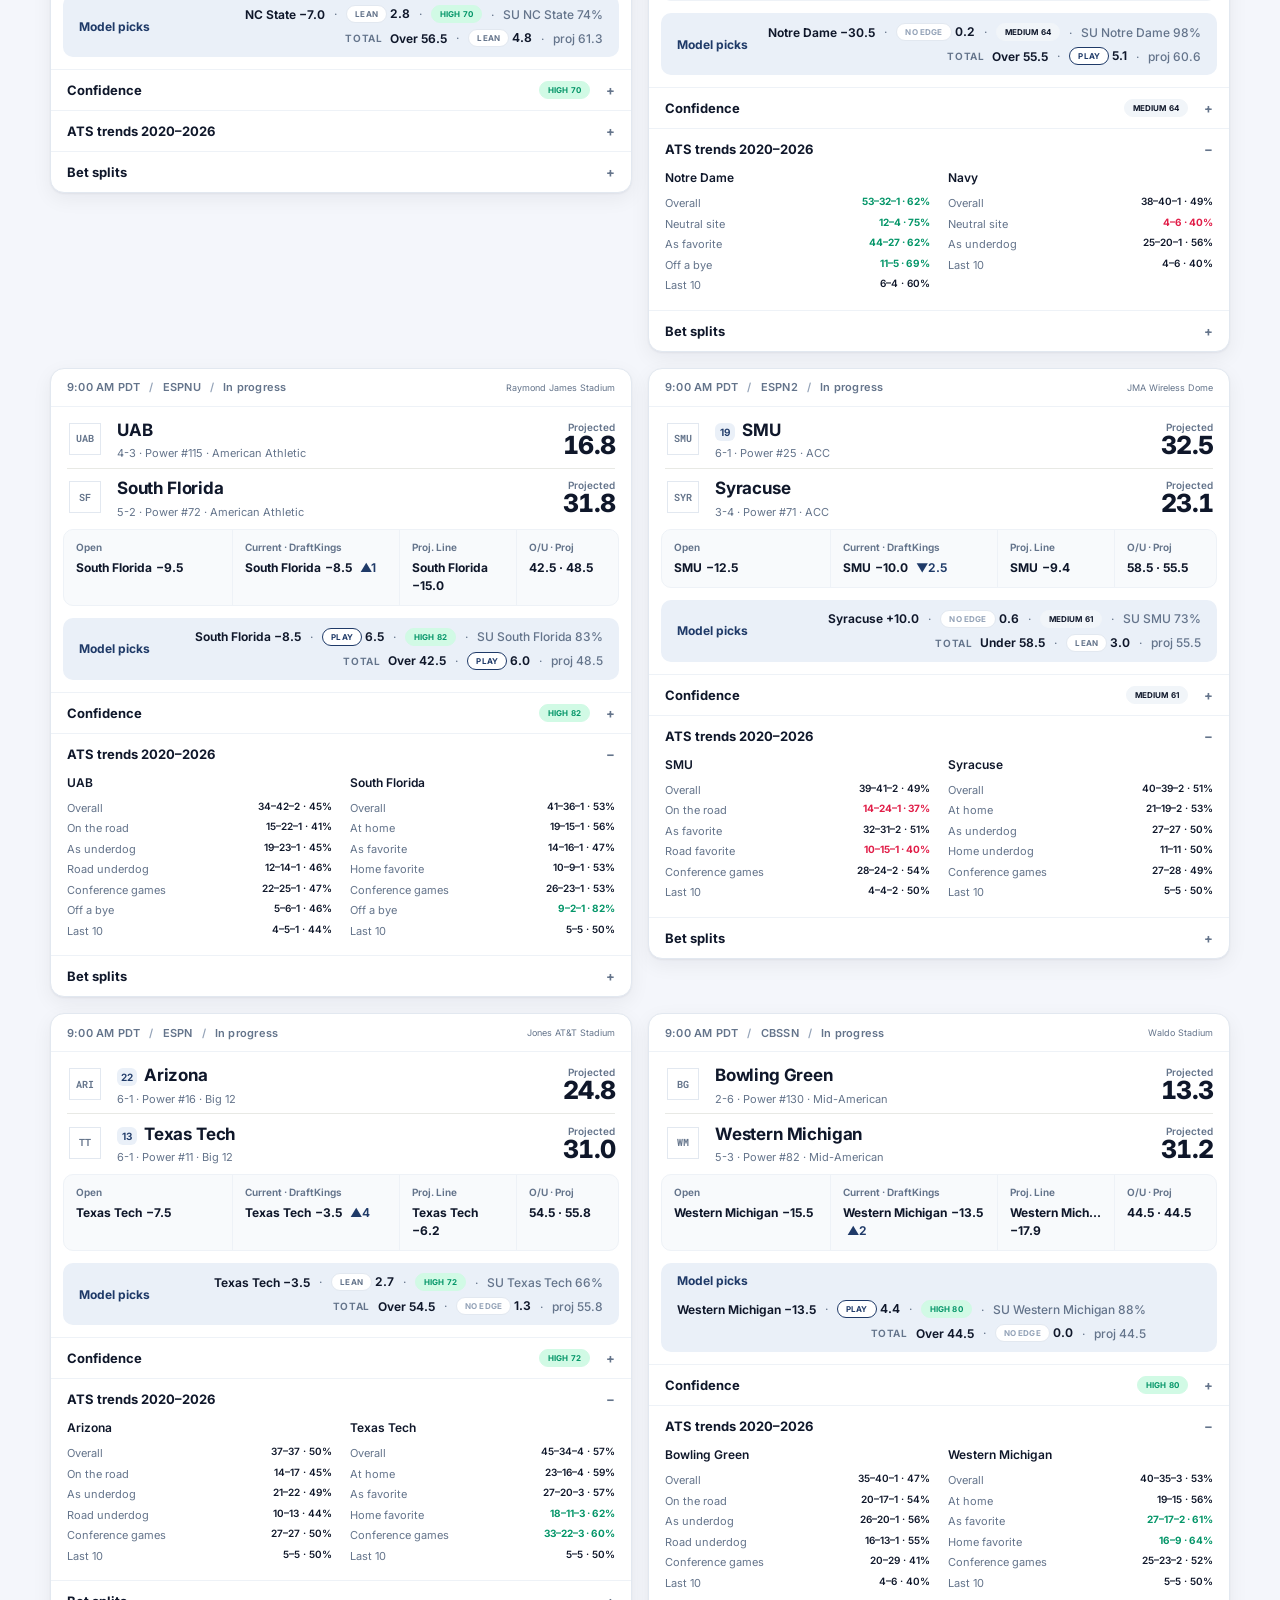
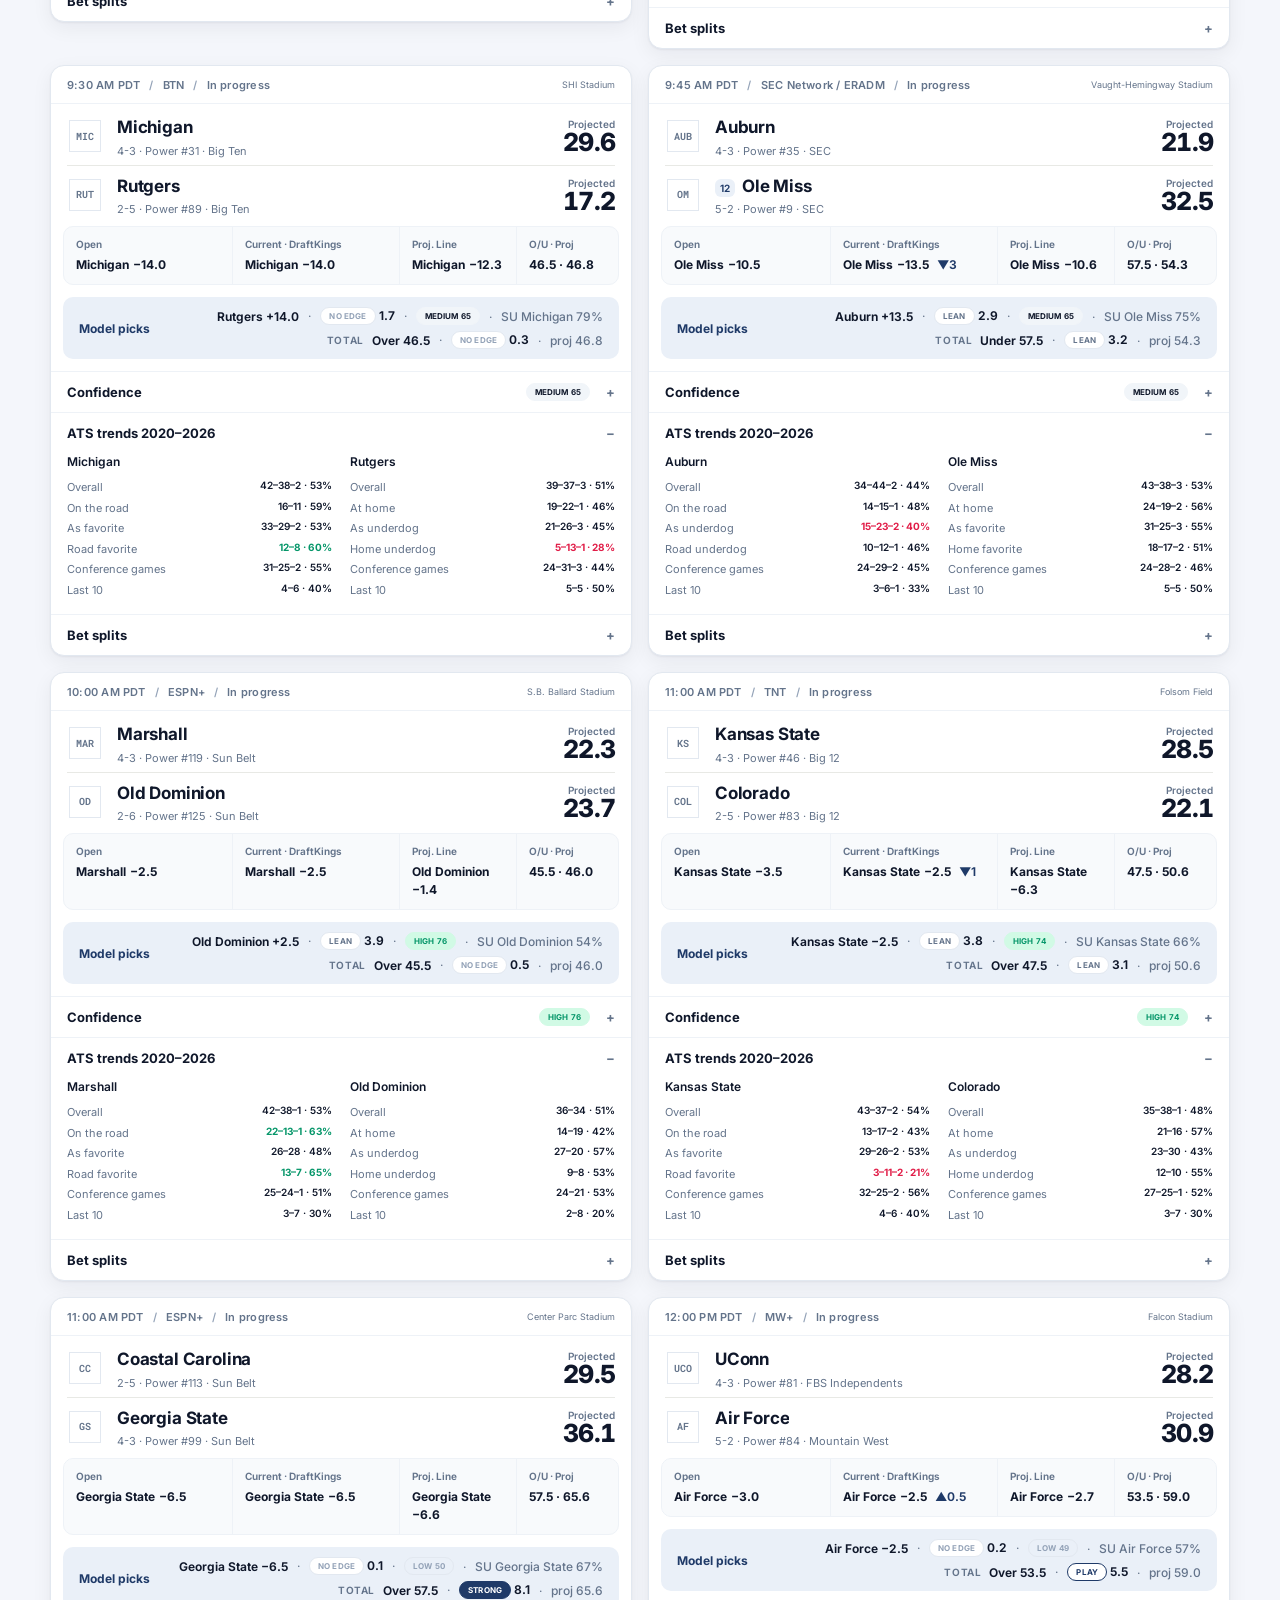
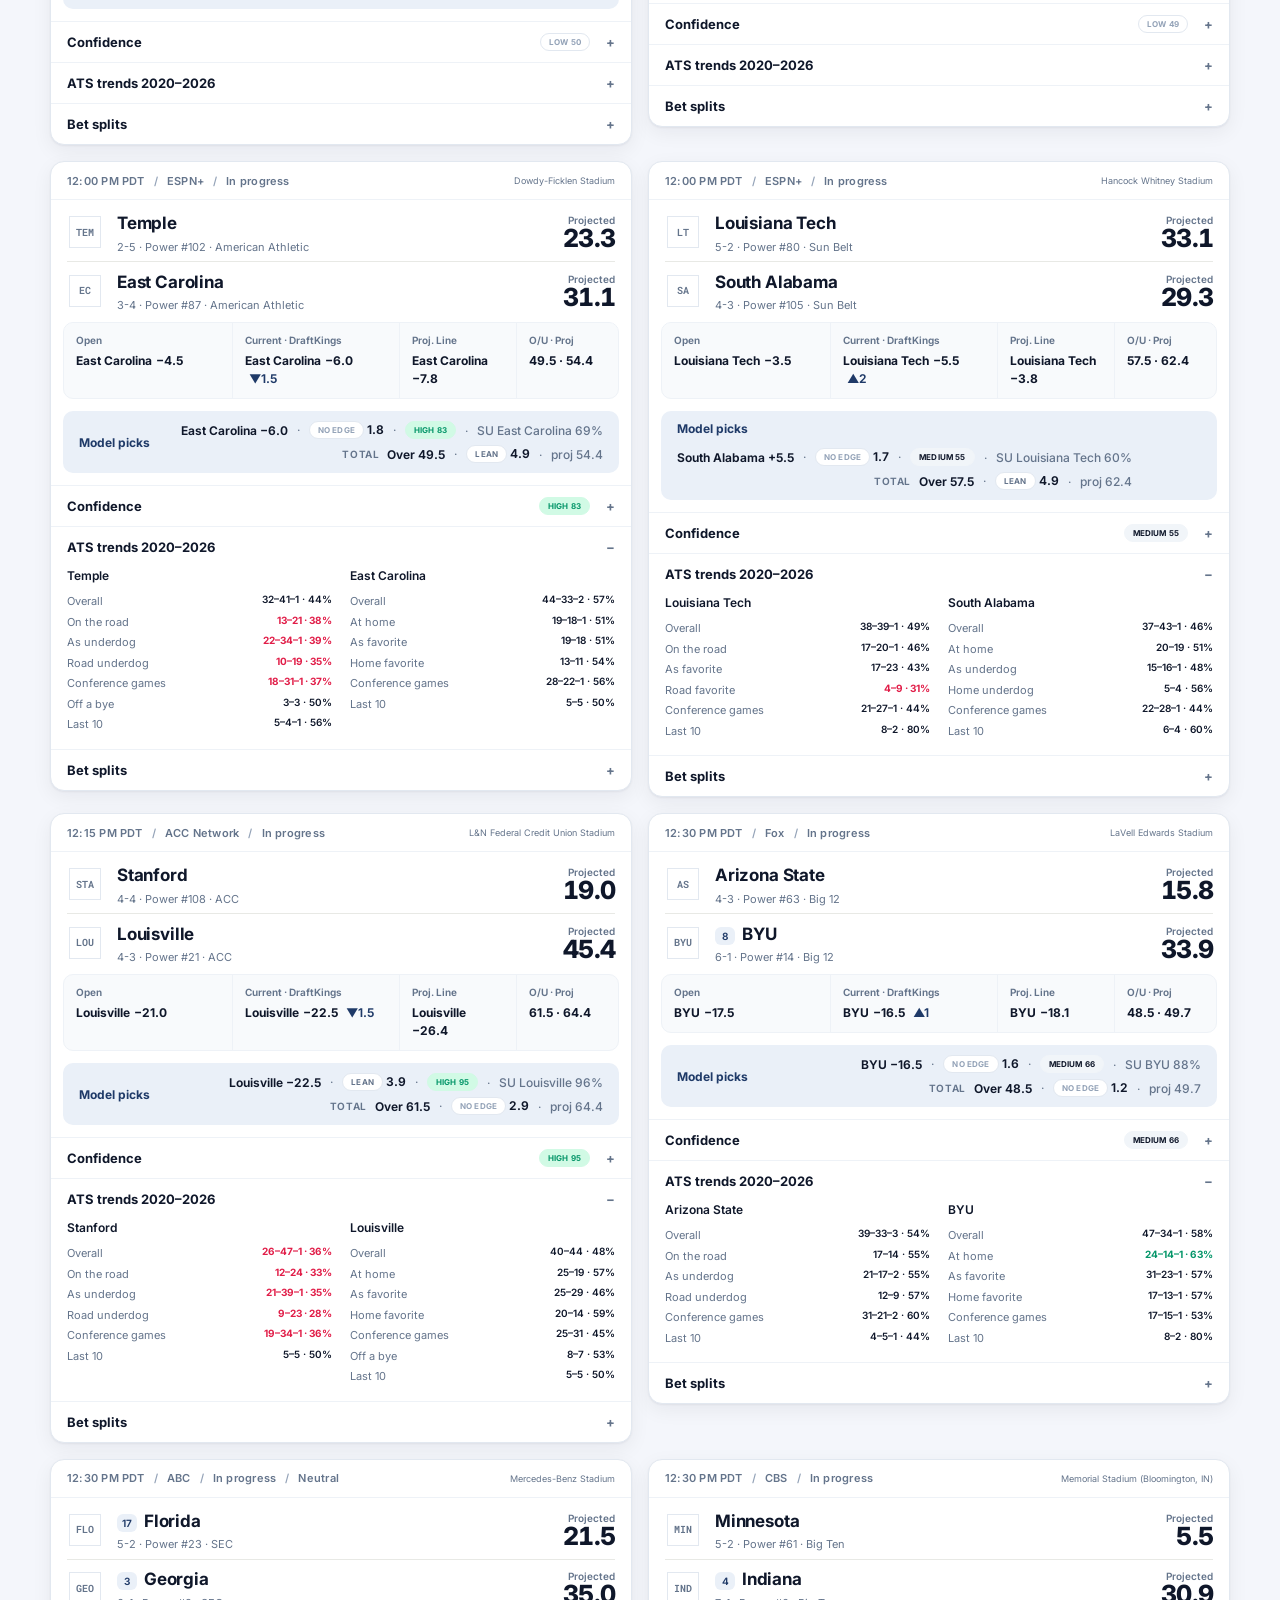
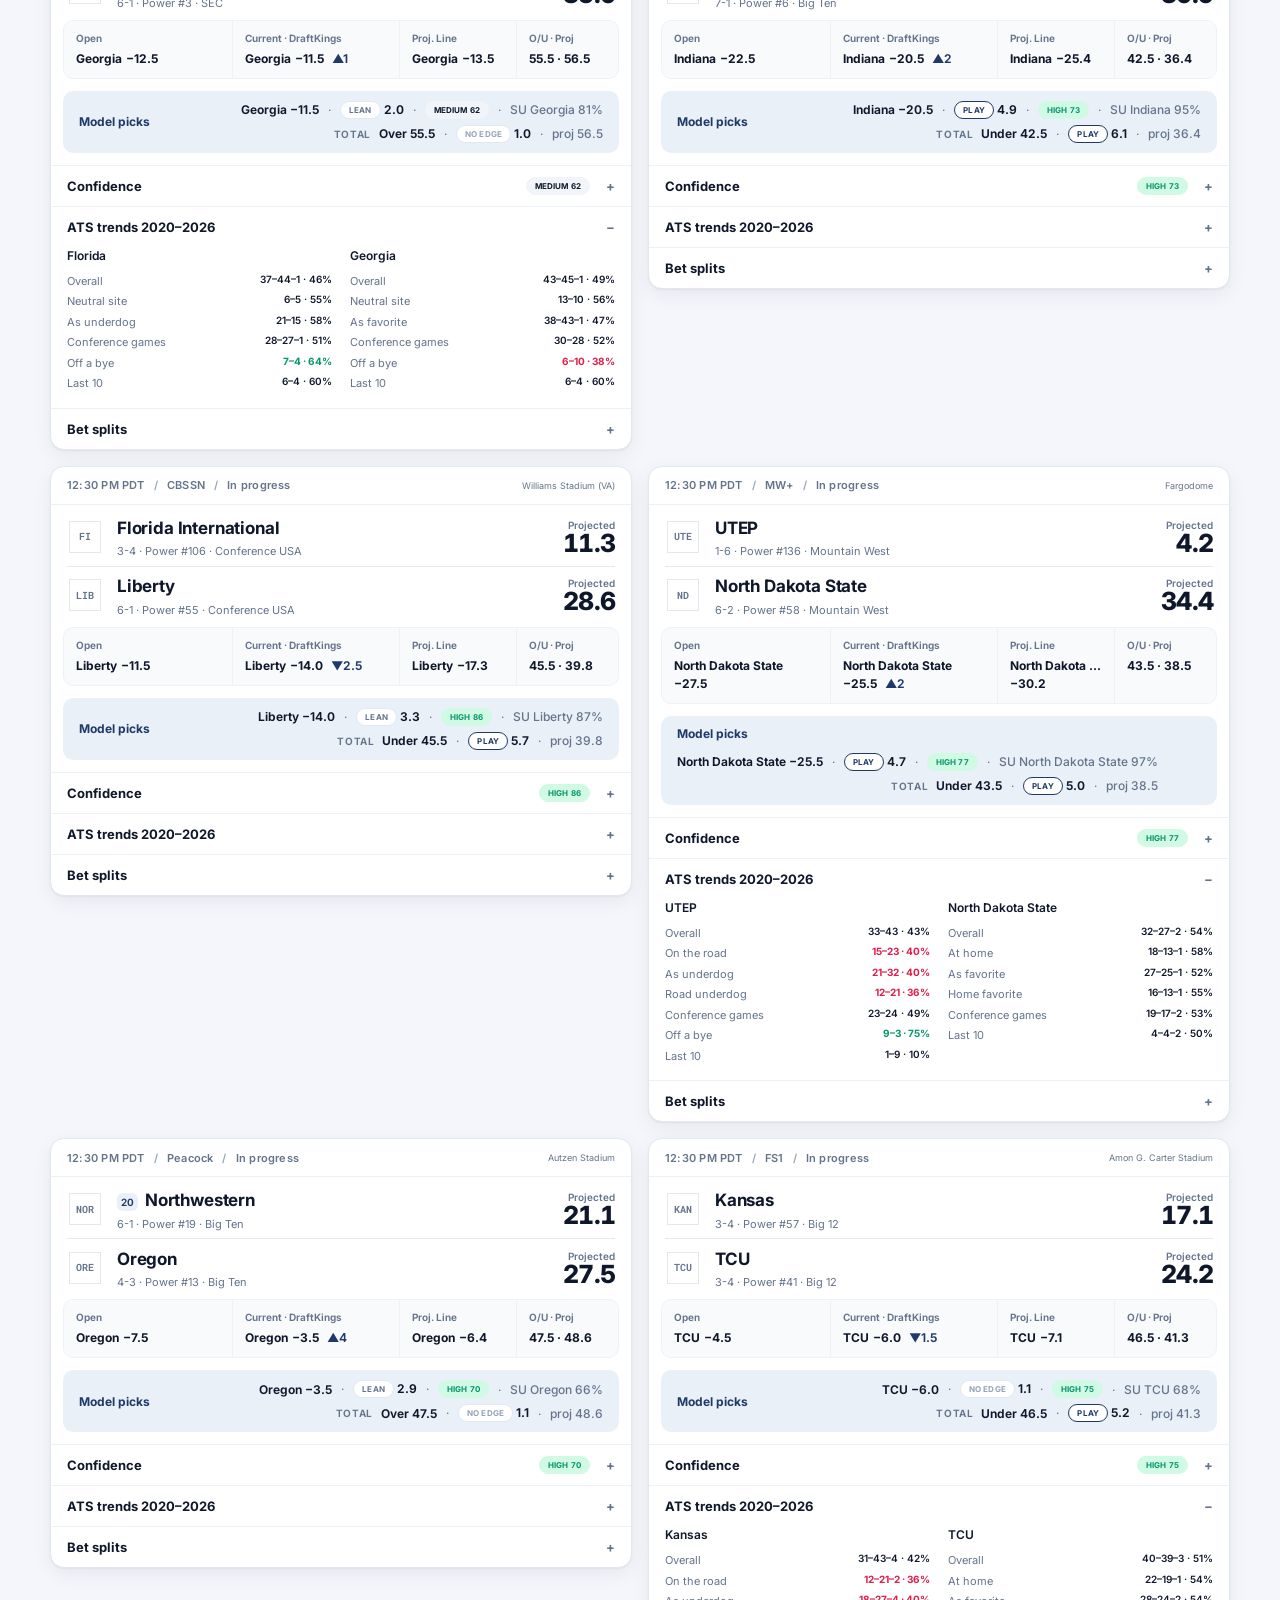
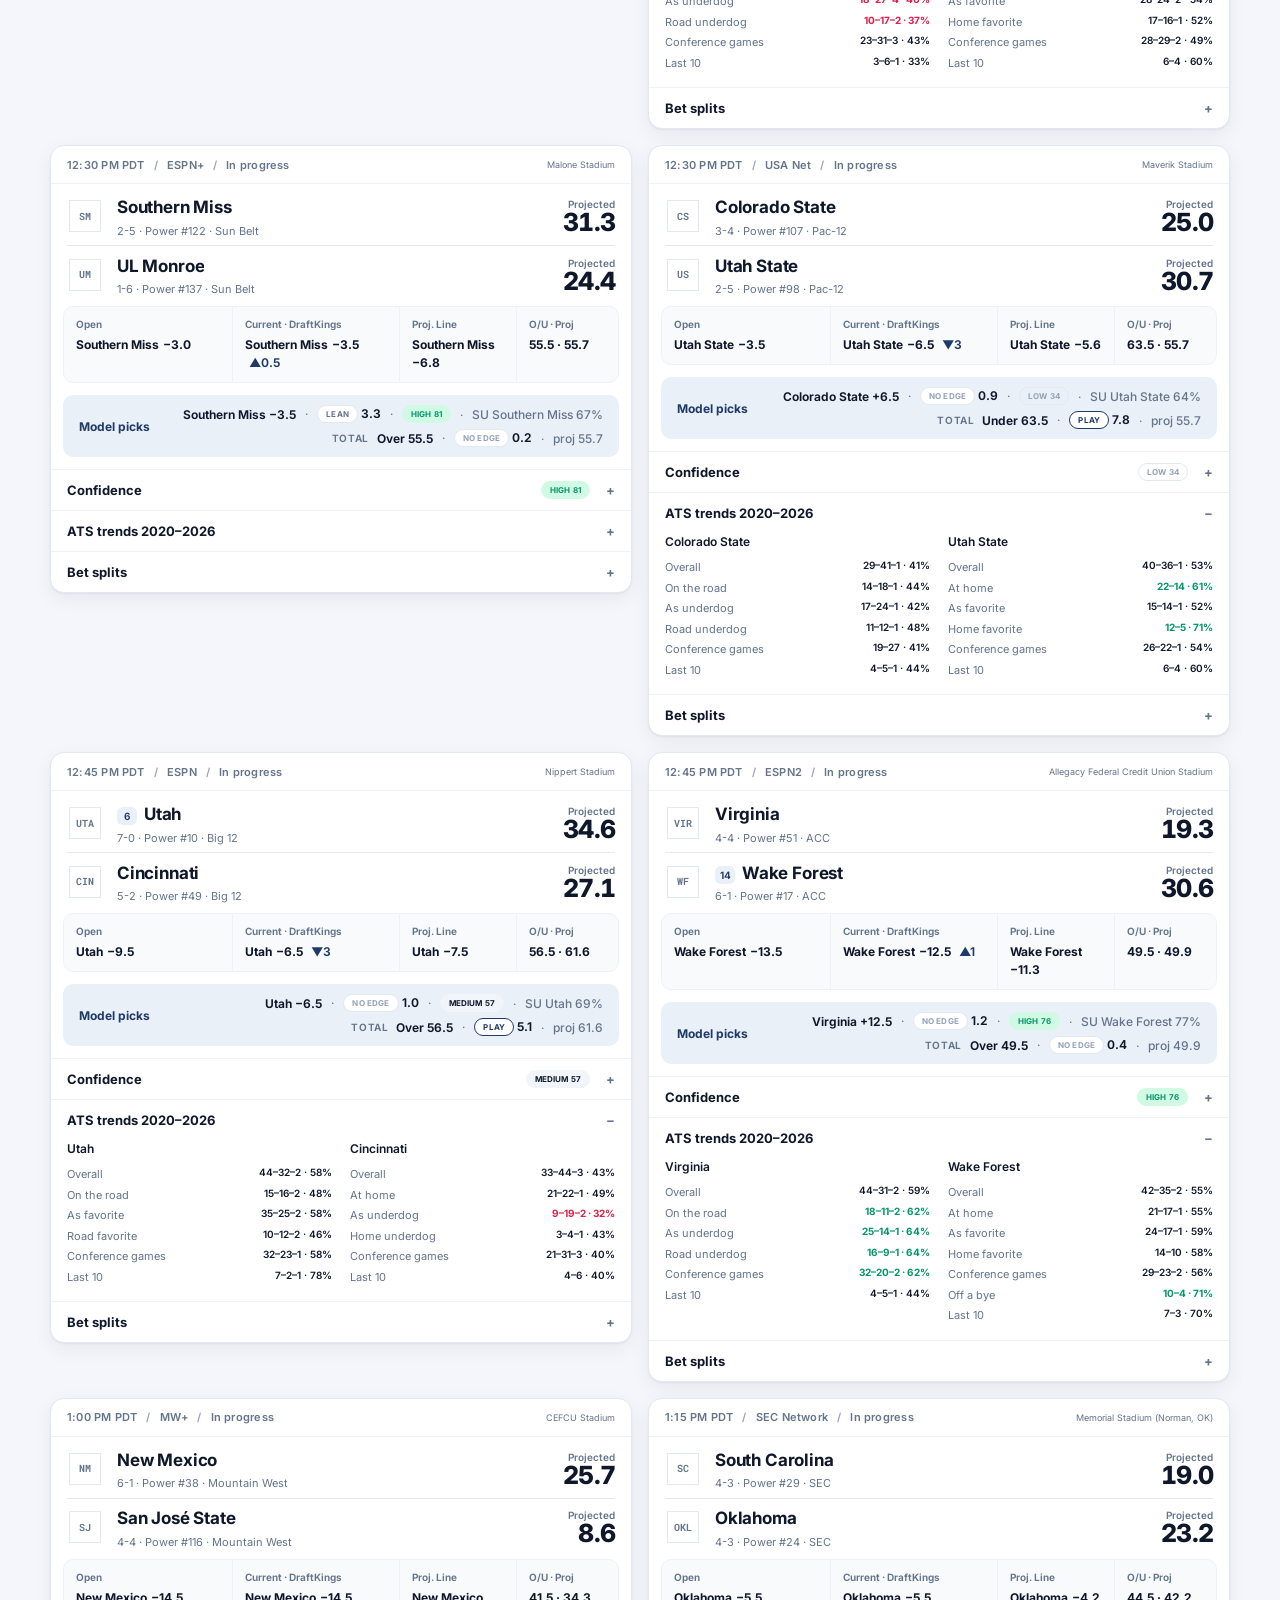
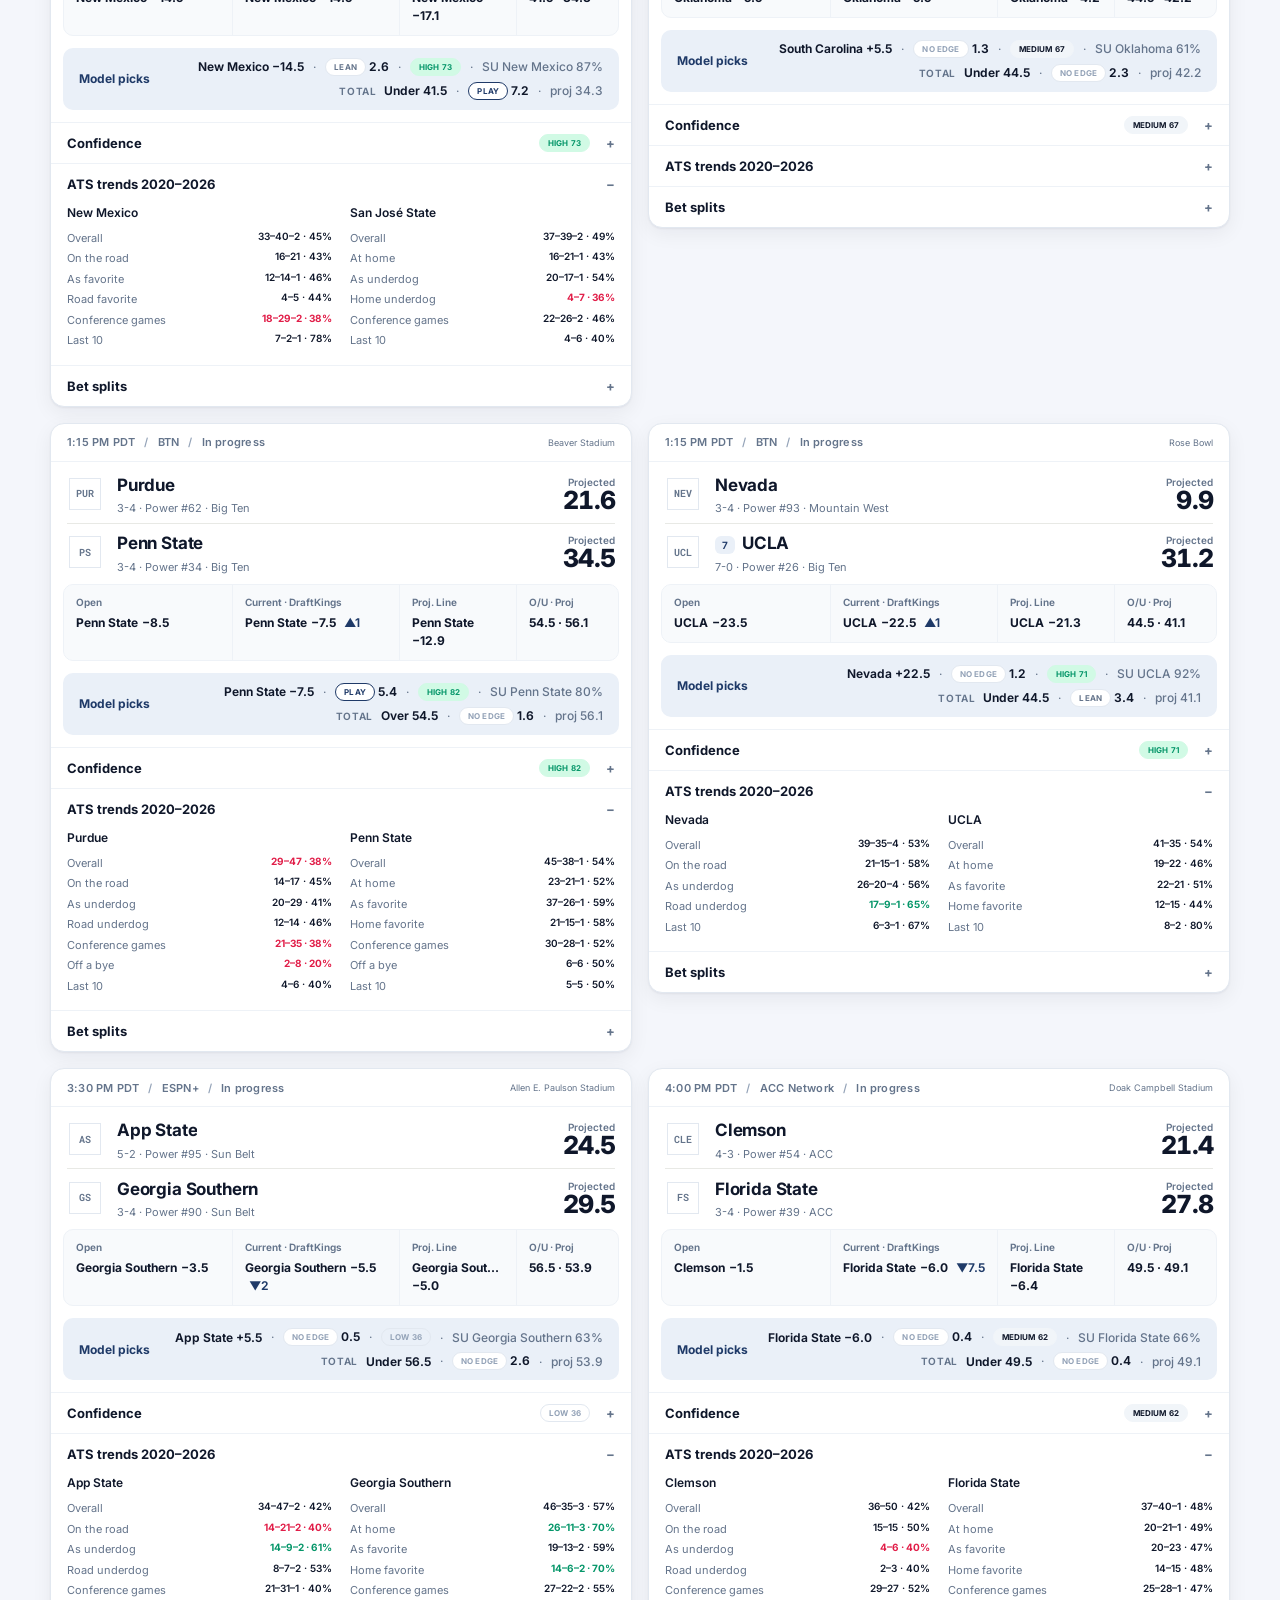
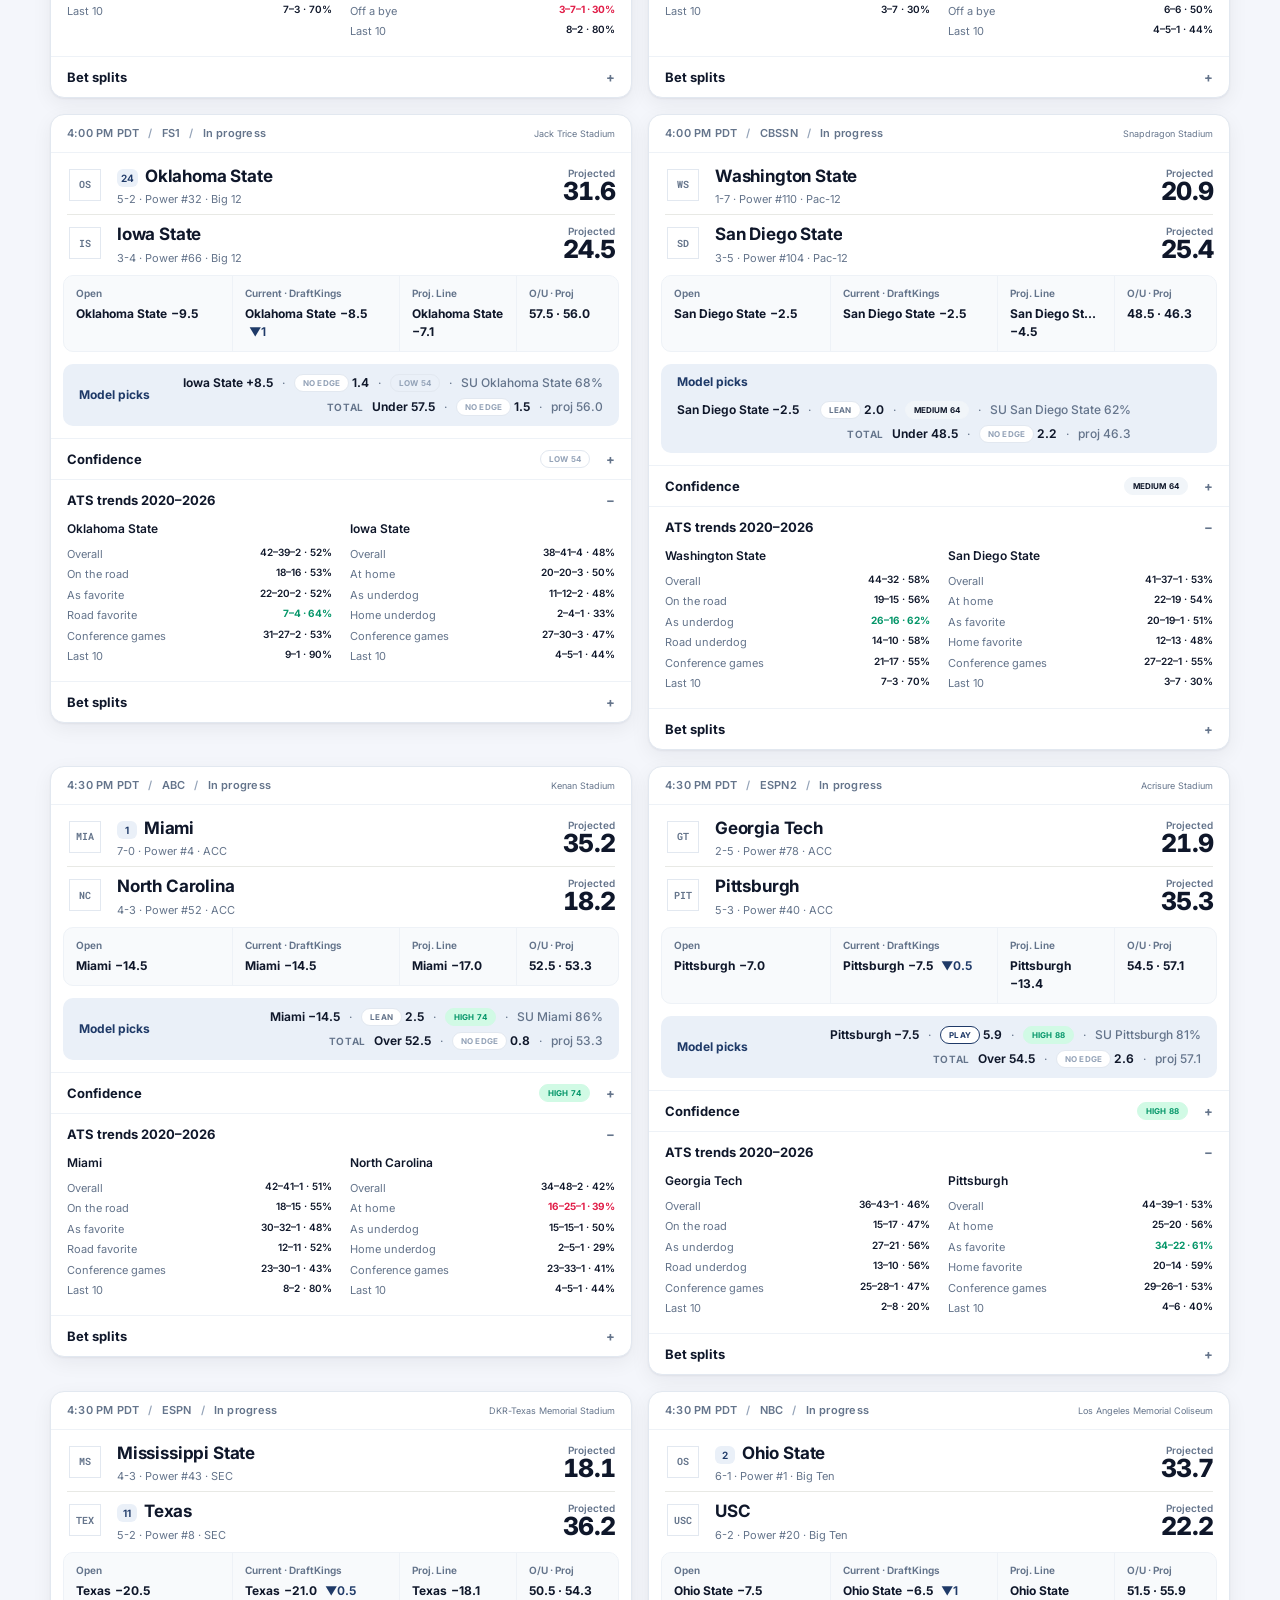
==== commit c518606b: "Times in Pacific: site and briefings - Site shows every kickoff, date and "updated" time in PT, and " ====
--- a/site/index.html
+++ b/site/index.html
@@ -58,7 +58,7 @@
               <p class="section-label">Model projections</p>
               <h2 id="games-title">Games</h2>
             </div>
-            <p id="board-note">Every score shown is a model projection until final. Open and current list the market favorite; Proj. Line is the model's number. Times in your local zone.</p>
+            <p id="board-note">Every score shown is a model projection until final. Open and current list the market favorite; Proj. Line is the model's number. Times are Pacific (PT).</p>
           </div>
           <div class="filter-bar" id="game-filters" role="tablist"></div>
           <div class="toolbar">
--- a/site/styles.css
+++ b/site/styles.css
@@ -74,6 +74,9 @@
 .record-strip dl > div + div { border-left: 1px solid var(--line); }
 .record-strip dd { display: grid; gap: 4px; margin: 0; color: var(--accent); font: 600 20px var(--mono); font-variant-numeric: tabular-nums; letter-spacing: -.04em; white-space: nowrap; text-align: right; }
 .record-strip dd small { color: var(--muted); font-size: 11px; font-weight: 500; letter-spacing: 0; line-height: 1.5; }
+.record-strip.cells-4 dl { grid-template-columns: repeat(4, minmax(0, 1fr)); }
+.record-strip.cells-4 dl > div { flex-direction: column; justify-content: center; align-items: flex-start; gap: 4px; padding-inline: 18px; }
+.record-strip.cells-4 dd { text-align: left; }
 
 /* Board */
 .board-bg { border-top: 1px solid var(--line); background: var(--board); }
@@ -212,6 +215,9 @@
 .tile .k { color: var(--muted); font: 650 8px var(--mono); letter-spacing: .08em; text-transform: uppercase; }
 .tile .v { margin-top: 4px; color: var(--accent); font: 600 22px var(--mono); letter-spacing: -.04em; }
 .tile .s { color: var(--muted); font: 11px var(--mono); }
+.tiles > .tile-group { grid-column: 1 / -1; margin: 14px 0 0; color: var(--muted); font: 650 9px var(--mono); letter-spacing: .08em; text-transform: uppercase; }
+.tiles > .tile-group:first-child { margin-top: 0; }
+.tiles > .tile-group + .tile { border-left: 0; }
 
 .prose { max-width: 760px; margin-top: 30px; padding: 6px 24px 18px; border: 1px solid var(--line); background: var(--card); }
 .prose h3 { margin: 22px 0 6px; color: var(--accent); font: 650 10px var(--mono); letter-spacing: .09em; text-transform: uppercase; }
@@ -243,11 +249,18 @@
   .record-strip dl > div { flex-direction: column; justify-content: center; align-items: flex-start; gap: 4px; padding: 11px 14px; }
   .record-strip dl > div:first-child { padding-left: 0; }
   .record-strip dd { font-size: 17px; text-align: left; }
+  .record-strip.cells-4 dl { grid-template-columns: repeat(2, minmax(0, 1fr)); }
+  .record-strip.cells-4 dl > div:nth-child(odd) { border-left: 0; padding-left: 0; }
+  .record-strip.cells-4 dl > div:nth-child(n+3) { border-top: 1px solid var(--line); }
   .board { padding-block: 48px 64px; }
   .board-top { grid-template-columns: minmax(0, 1fr); gap: 16px; }
   .day-groups { gap: 36px; margin-top: 28px; }
   .showing { margin-left: 0; }
   .tile + .tile { border-left: 0; border-top: 1px solid var(--line); }
+  .tile { padding: 11px 14px; }
+  /* wide tables scroll sideways: keep the first column (week / date) in view */
+  table.data th:first-child, table.data td:first-child { position: sticky; left: 0; z-index: 1; background: var(--card); box-shadow: 1px 0 0 var(--line-soft); }
+  table.data th:first-child { z-index: 2; background: var(--market); }
 }
 @media (max-width: 440px) {
   .teams, .pick-panel { padding-inline: 14px; }
@@ -330,3 +343,16 @@
 .prop-who { min-width: 0; }
 .prop-nums { display: flex; flex-wrap: wrap; align-items: baseline; gap: 4px 10px; font-variant-numeric: tabular-nums; font-size: 12px; }
 .props summary .tier { margin-left: 6px; }
+
+/* News & sentiment */
+.news-market { margin: 0 0 10px; font-size: 13px; }
+.news-item { display: flex; gap: 8px; align-items: baseline; margin: 0 0 8px; font-size: 13px; line-height: 1.4; }
+.news-item a { color: var(--ink); text-decoration: none; }
+.news-item a:hover { text-decoration: underline; }
+.news-src { display: block; margin-top: 2px; font-size: 11px; }
+.tone { flex: none; width: 7px; height: 7px; border-radius: 50%; background: var(--faint, #cbd5e1); transform: translateY(-1px); }
+.tone.t-1 { background: var(--loss, #dc2626); }
+.tone.t1 { background: var(--win, #16a34a); }
+.news-flag { font-size: 11px; font-weight: 600; text-decoration: none; white-space: nowrap; }
+.news-flag.warn { color: var(--loss, #dc2626); }
+.news-flag.ok { color: var(--win, #16a34a); }
--- a/site/themes/dashboard.css
+++ b/site/themes/dashboard.css
@@ -108,6 +108,7 @@
 .tile, .tile + .tile { border: 0; border-radius: var(--radius); background: var(--card); box-shadow: var(--shadow); }
 .tile .k { font-family: var(--sans); text-transform: none; letter-spacing: 0; font-size: 11px; }
 .tile .v { color: var(--ink); font-family: var(--sans); font-weight: 800; }
+.tiles > .tile-group { padding: 0 2px; color: var(--ink); font-family: var(--sans); font-size: 13px; font-weight: 700; letter-spacing: 0; text-transform: none; }
 .prose h3 { color: var(--accent); font-family: var(--sans); text-transform: none; letter-spacing: 0; font-size: 14px; }
 .footer { background: transparent; }
 .footer-inner { font-family: var(--sans); }
@@ -124,4 +125,7 @@
   .record-strip dd small { font-size: 10px; white-space: normal; }
   .tile { container-type: inline-size; min-width: 0; }
   .tile .v { font-size: clamp(16px, 13cqi, 26px); white-space: nowrap; }
+  .tiles { gap: 8px; }
+  table.data th:first-child { background: #f8fafc; }
+  table.data tbody tr:hover td:first-child { background: var(--card); }
 }
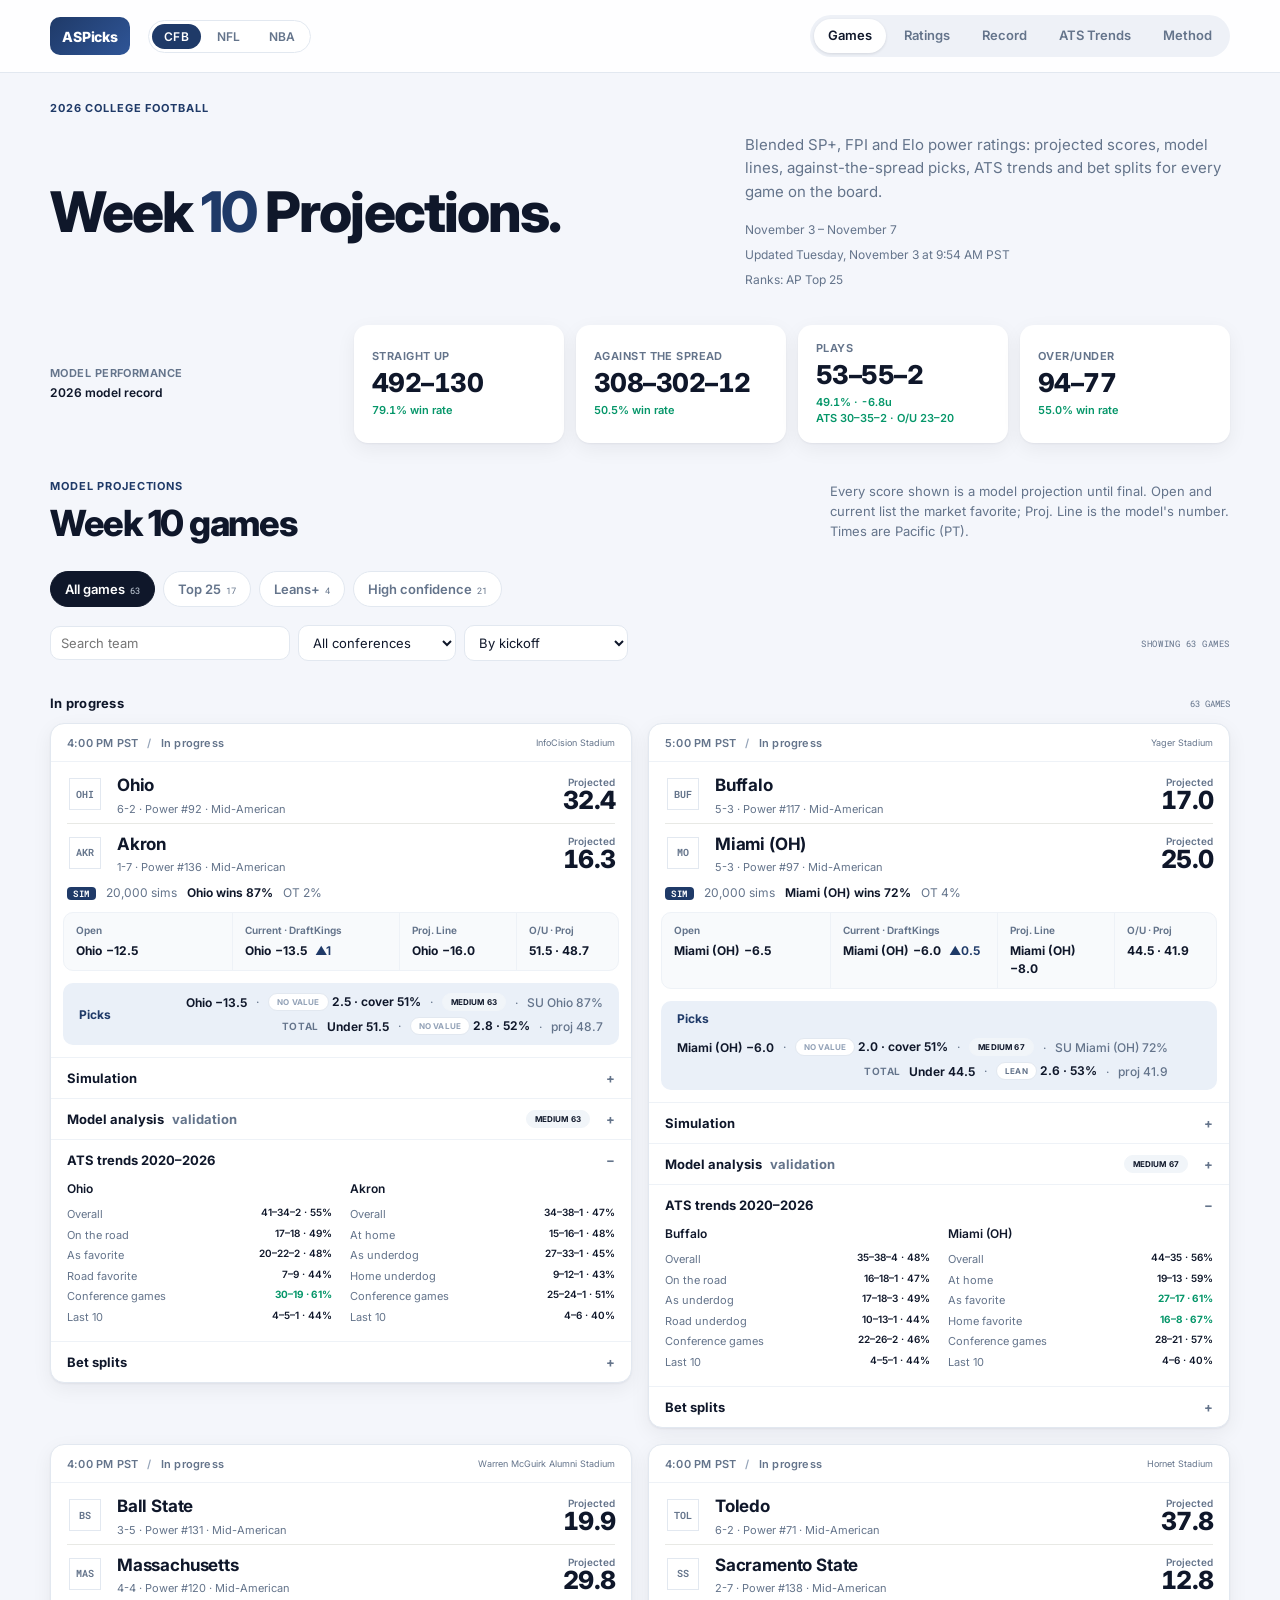
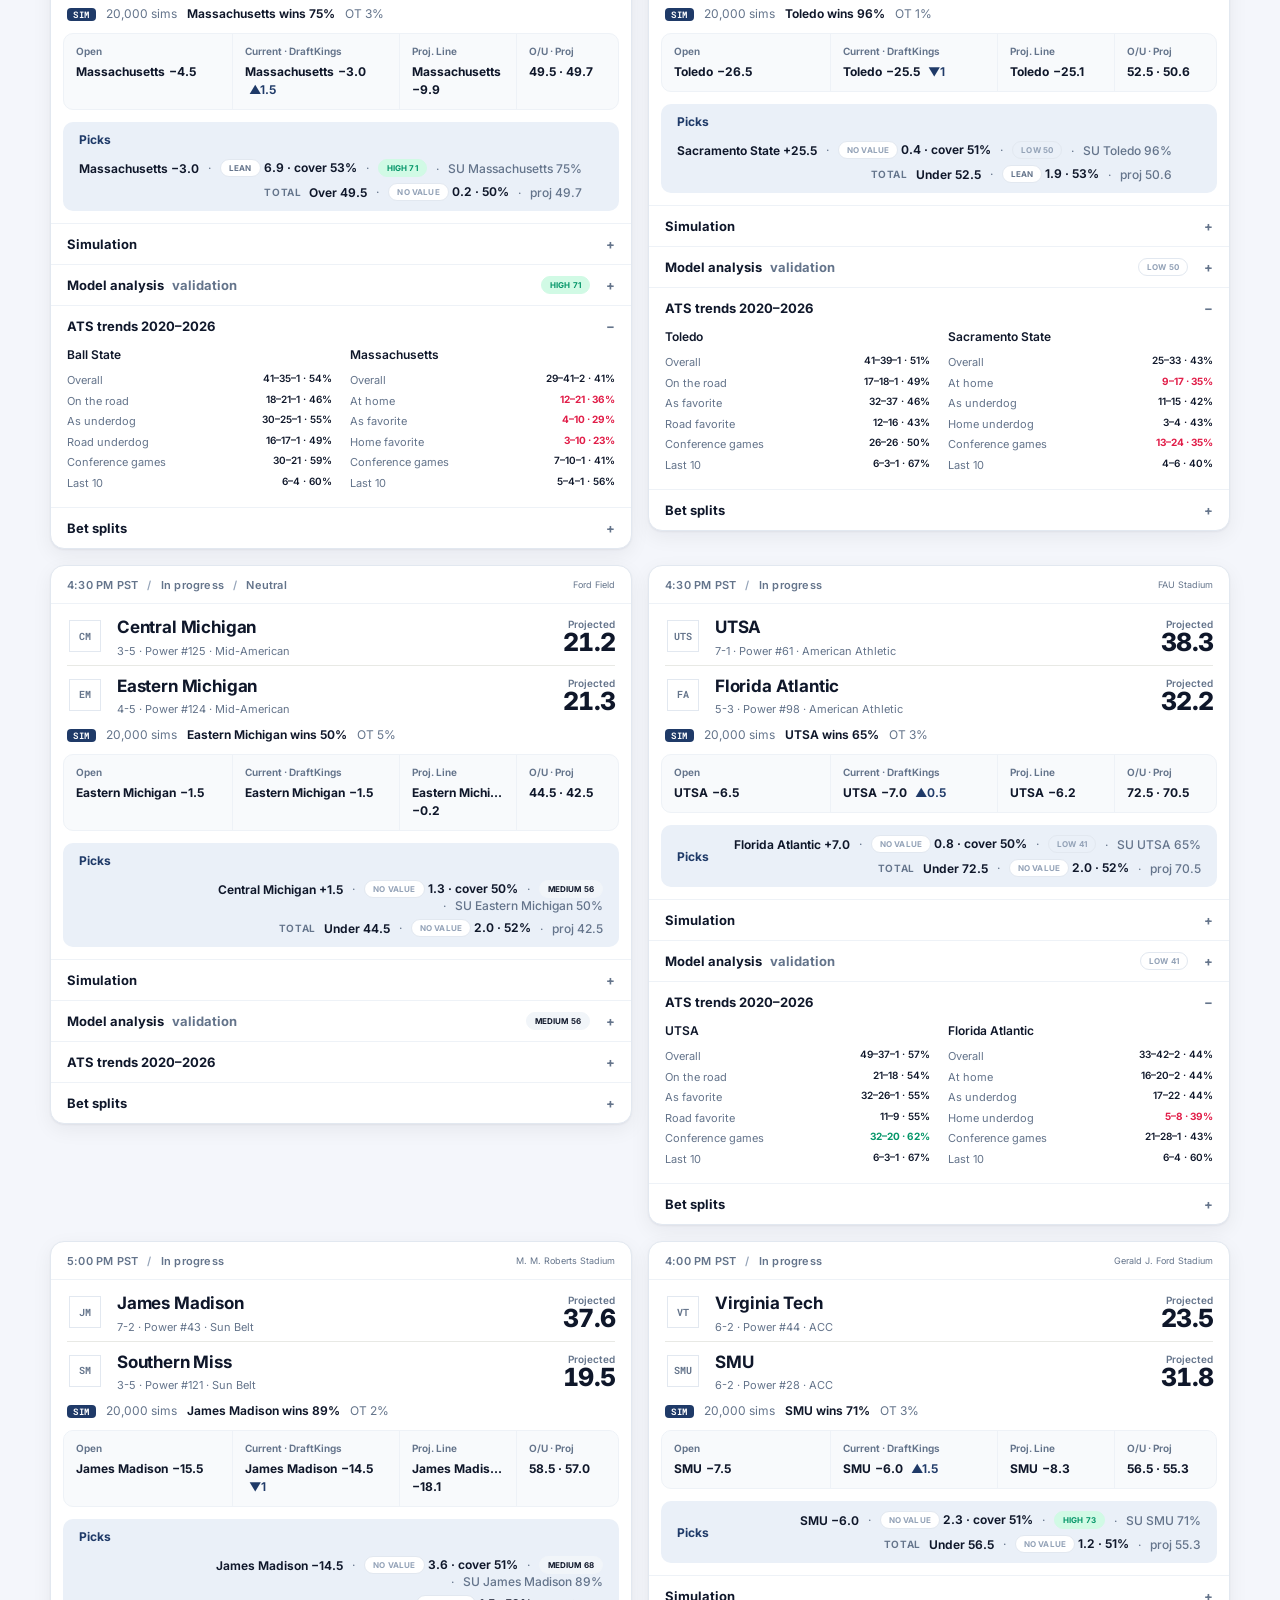
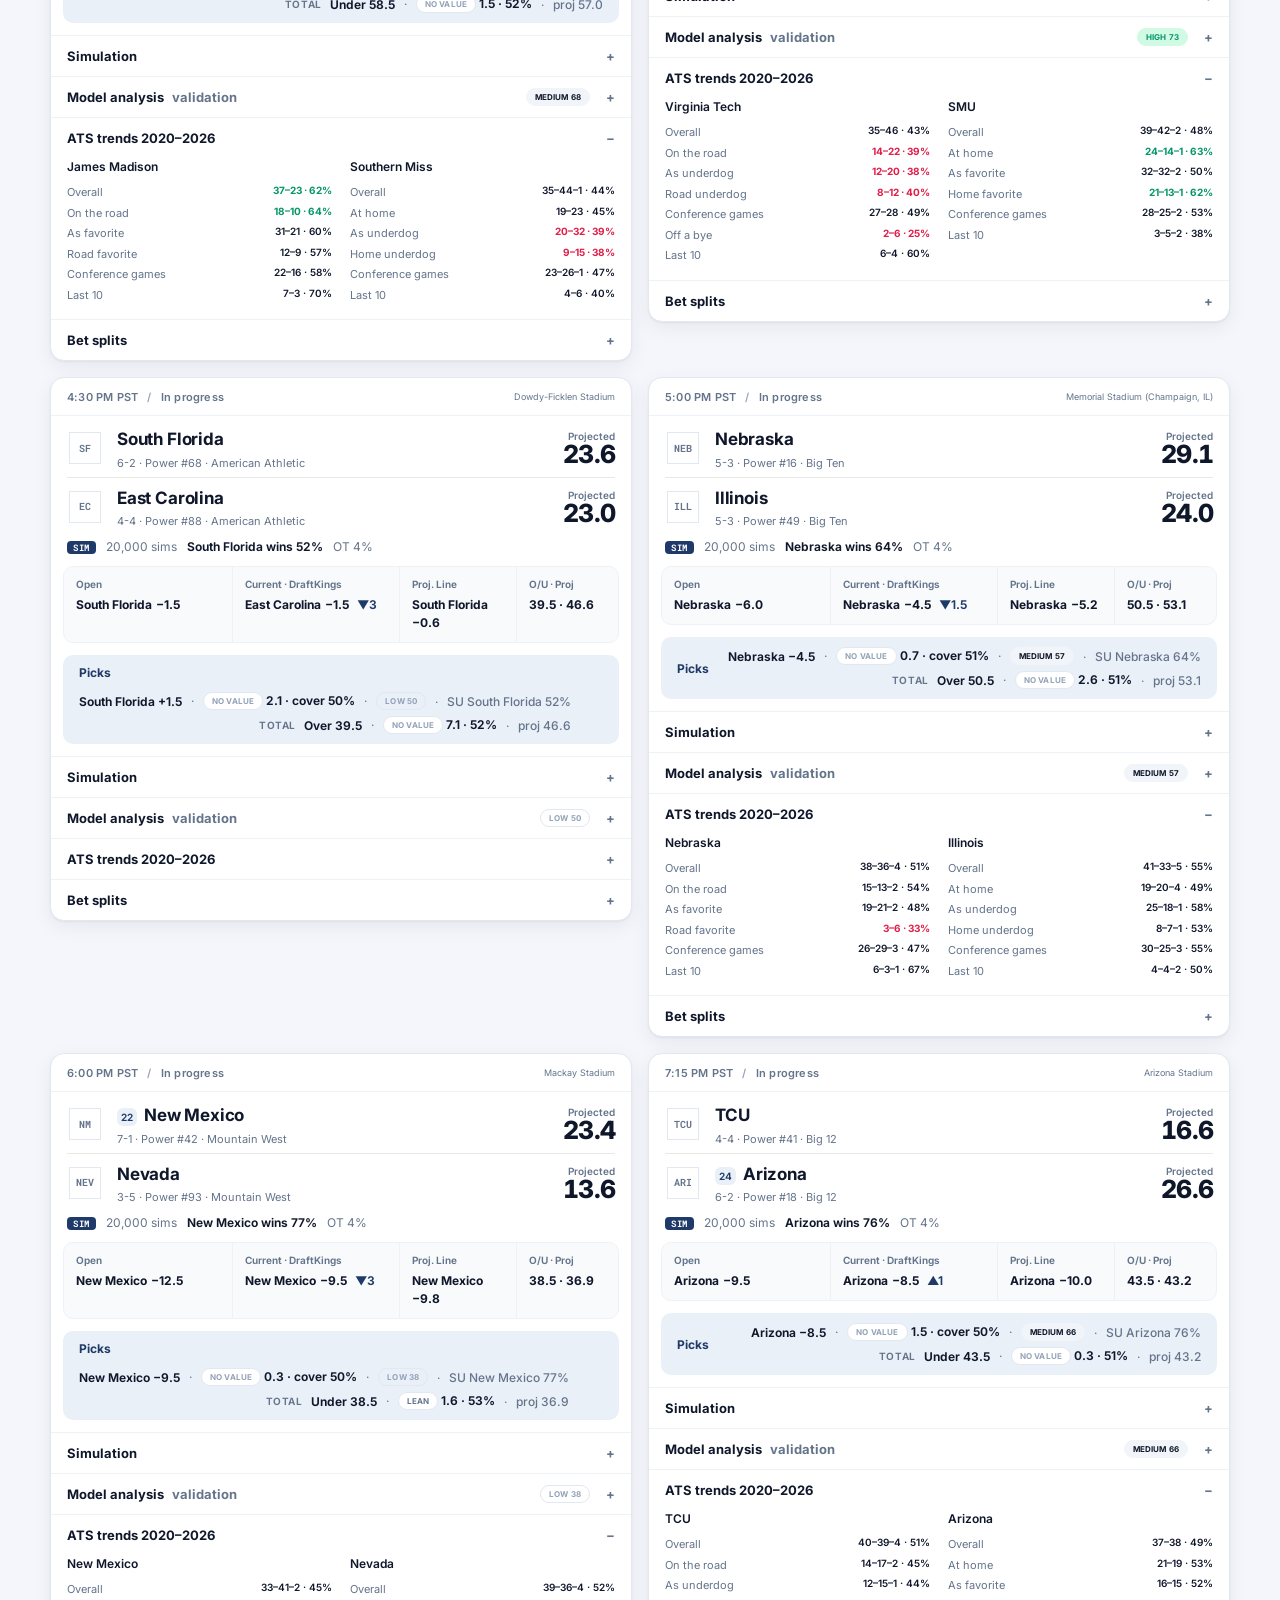
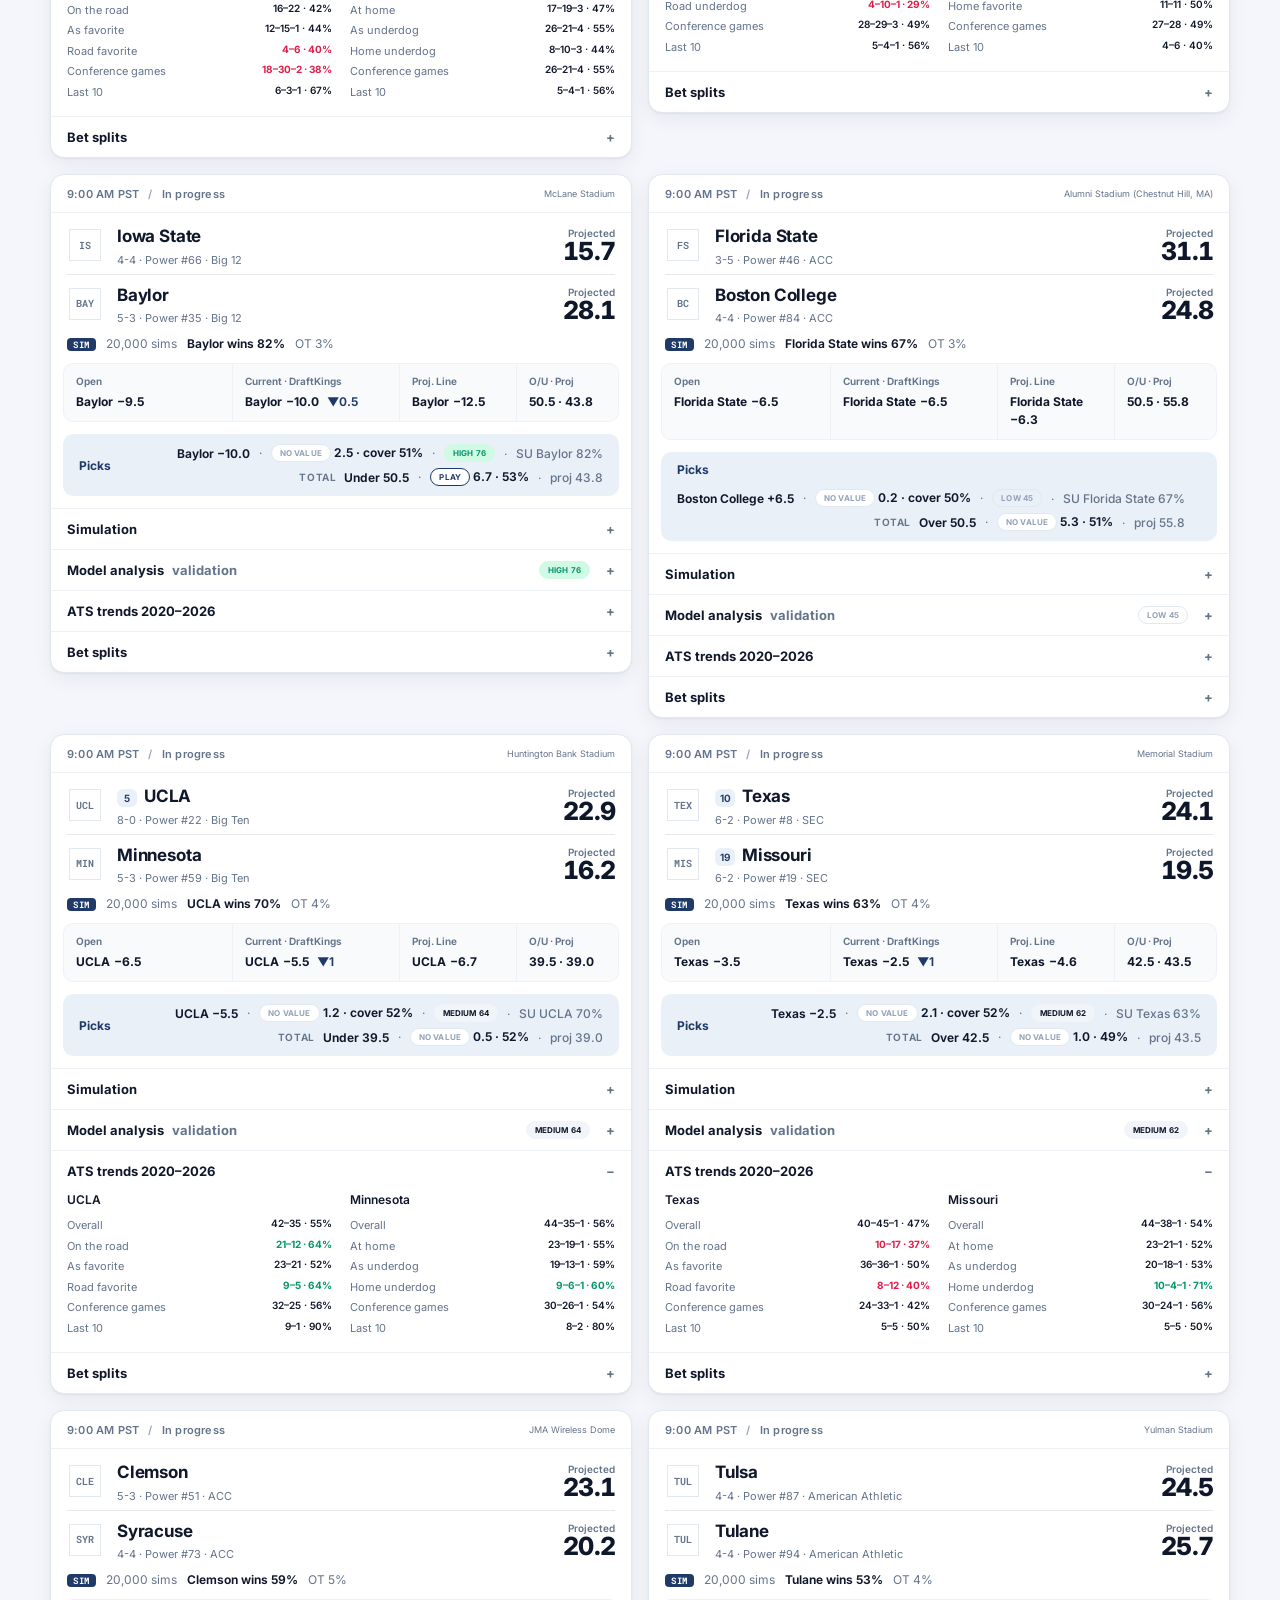
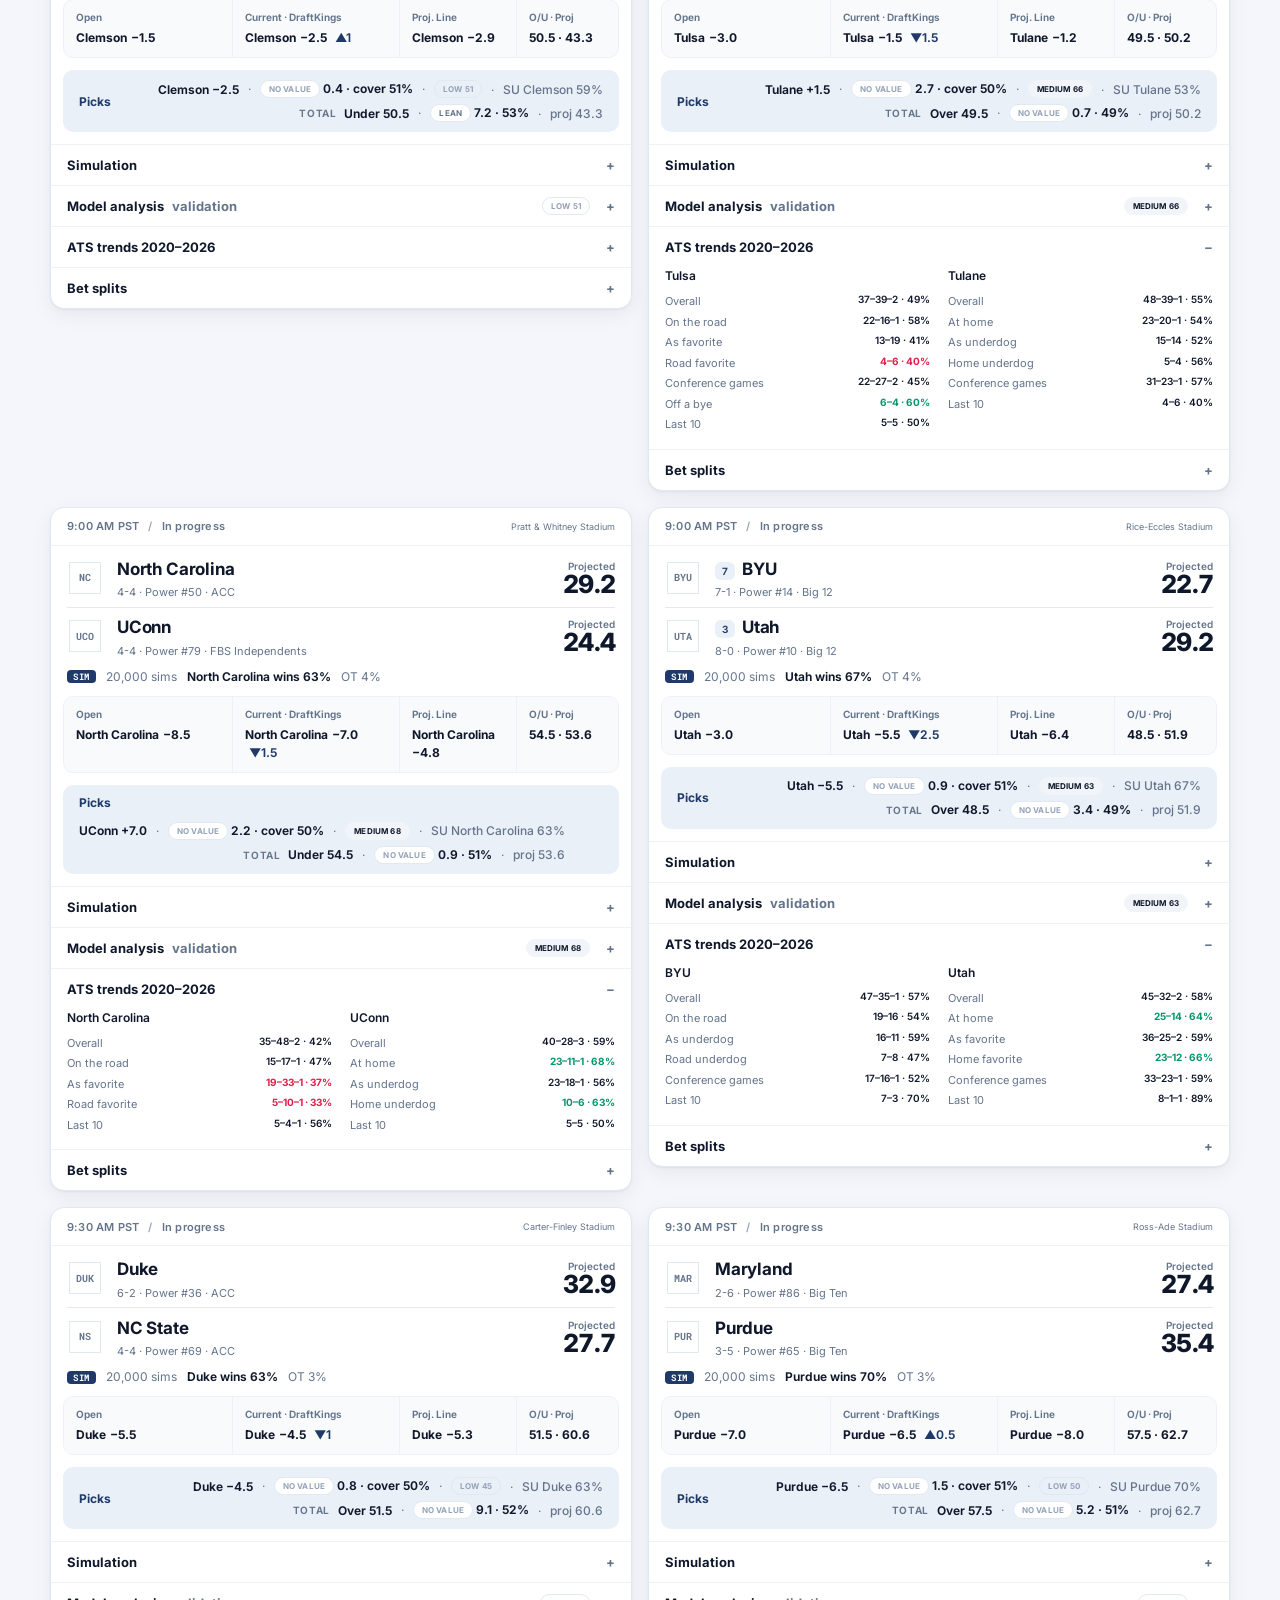
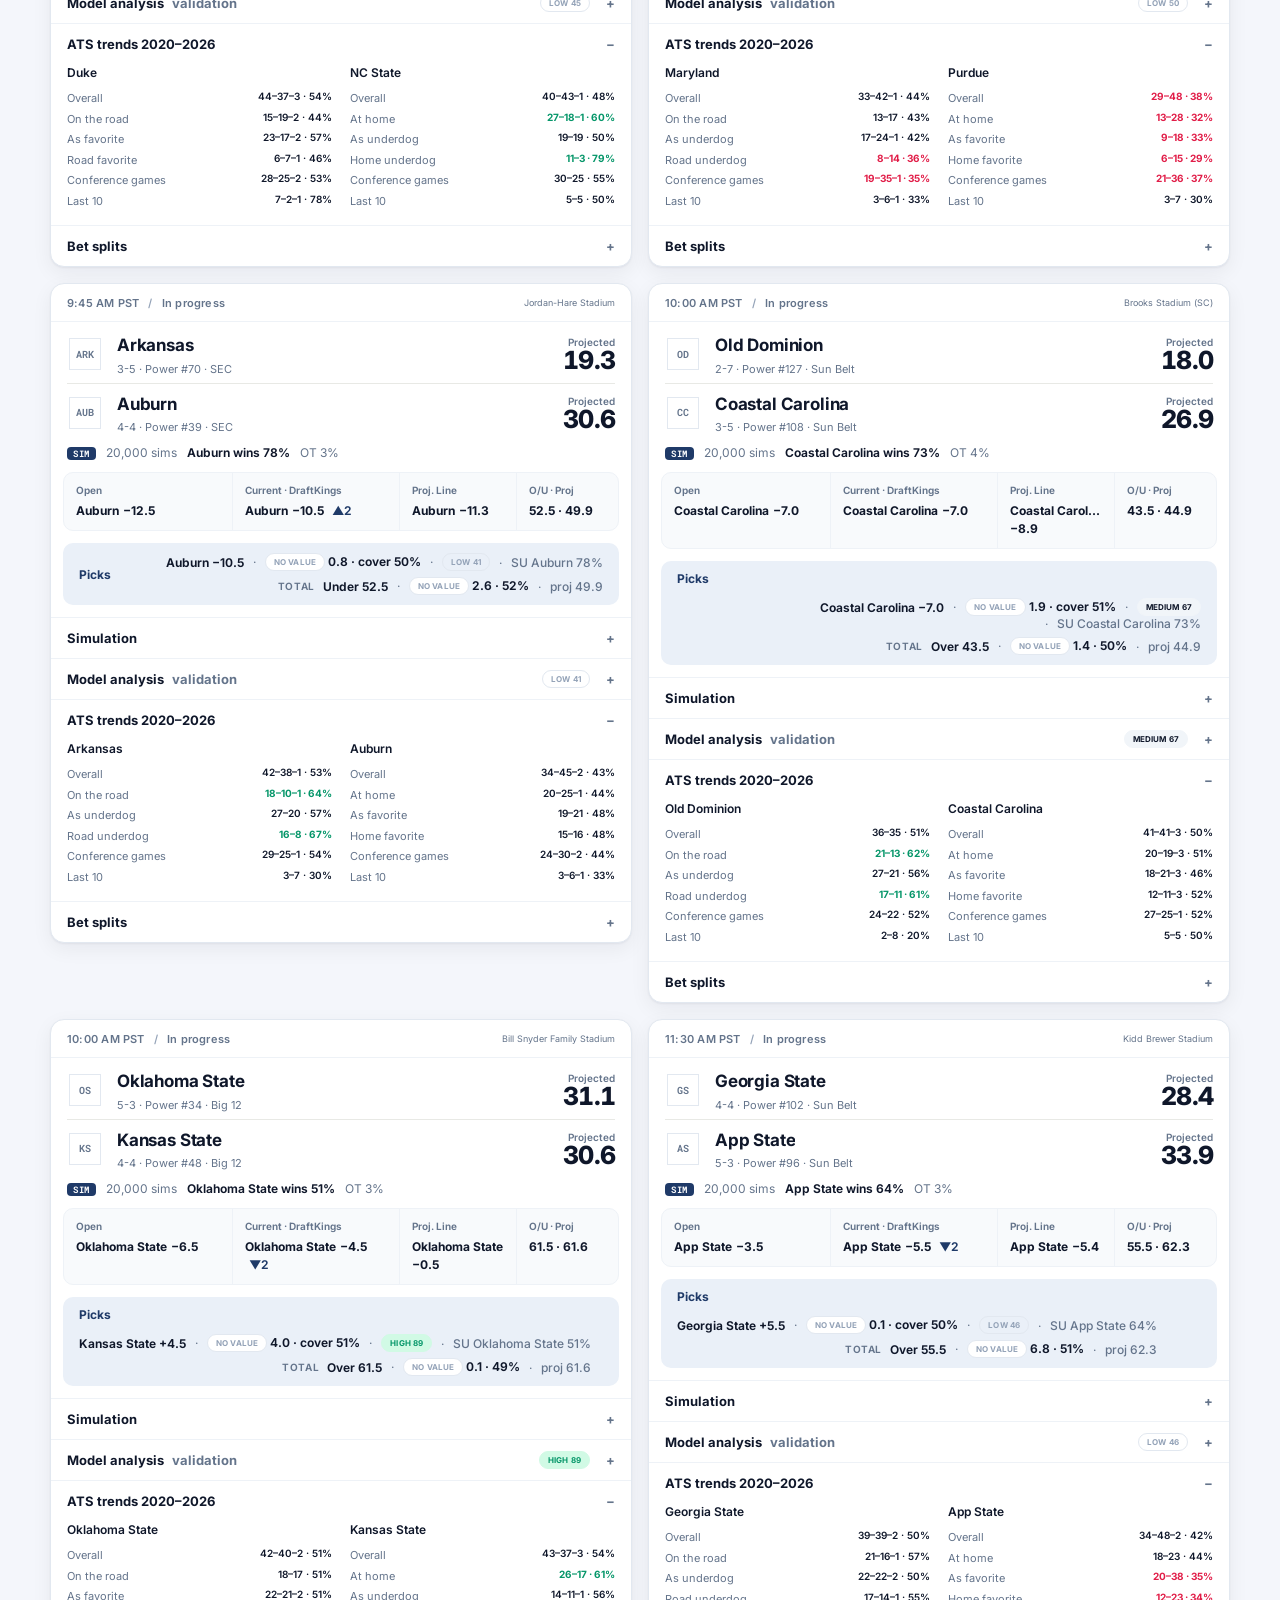
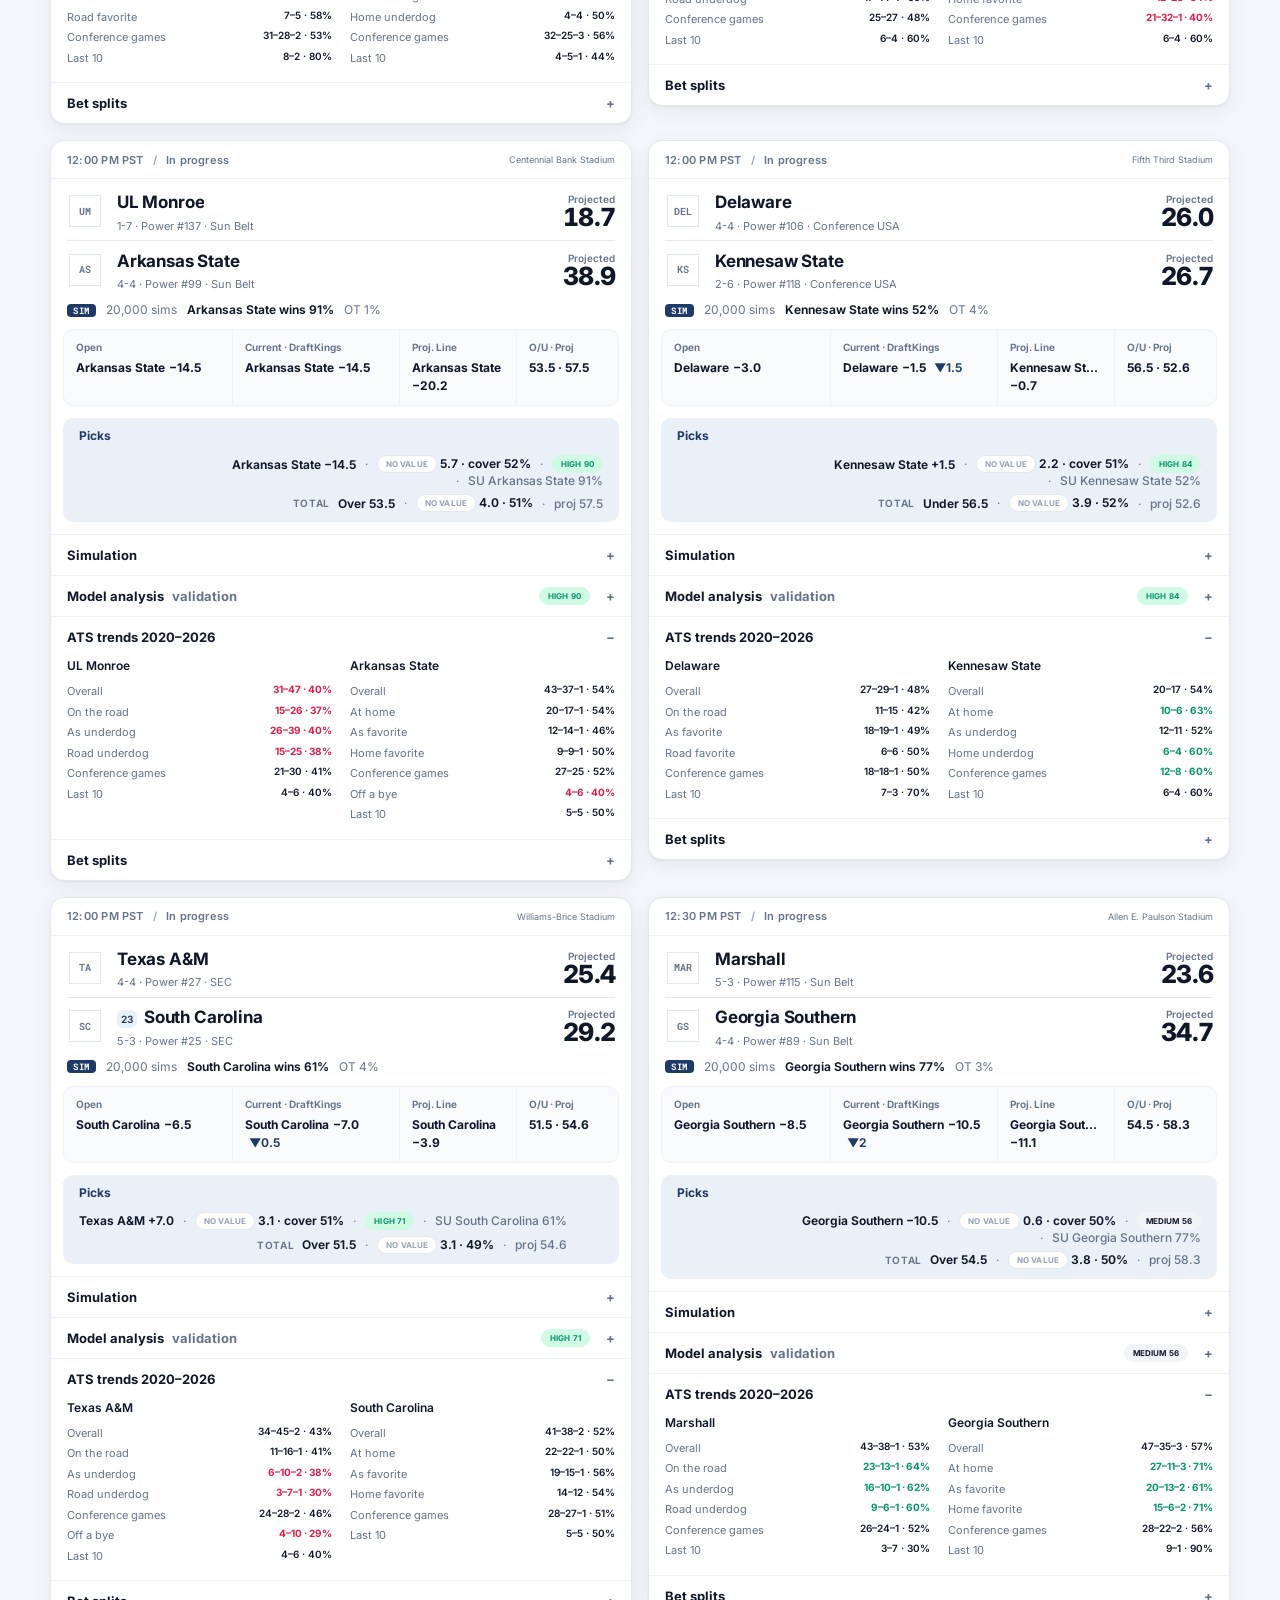
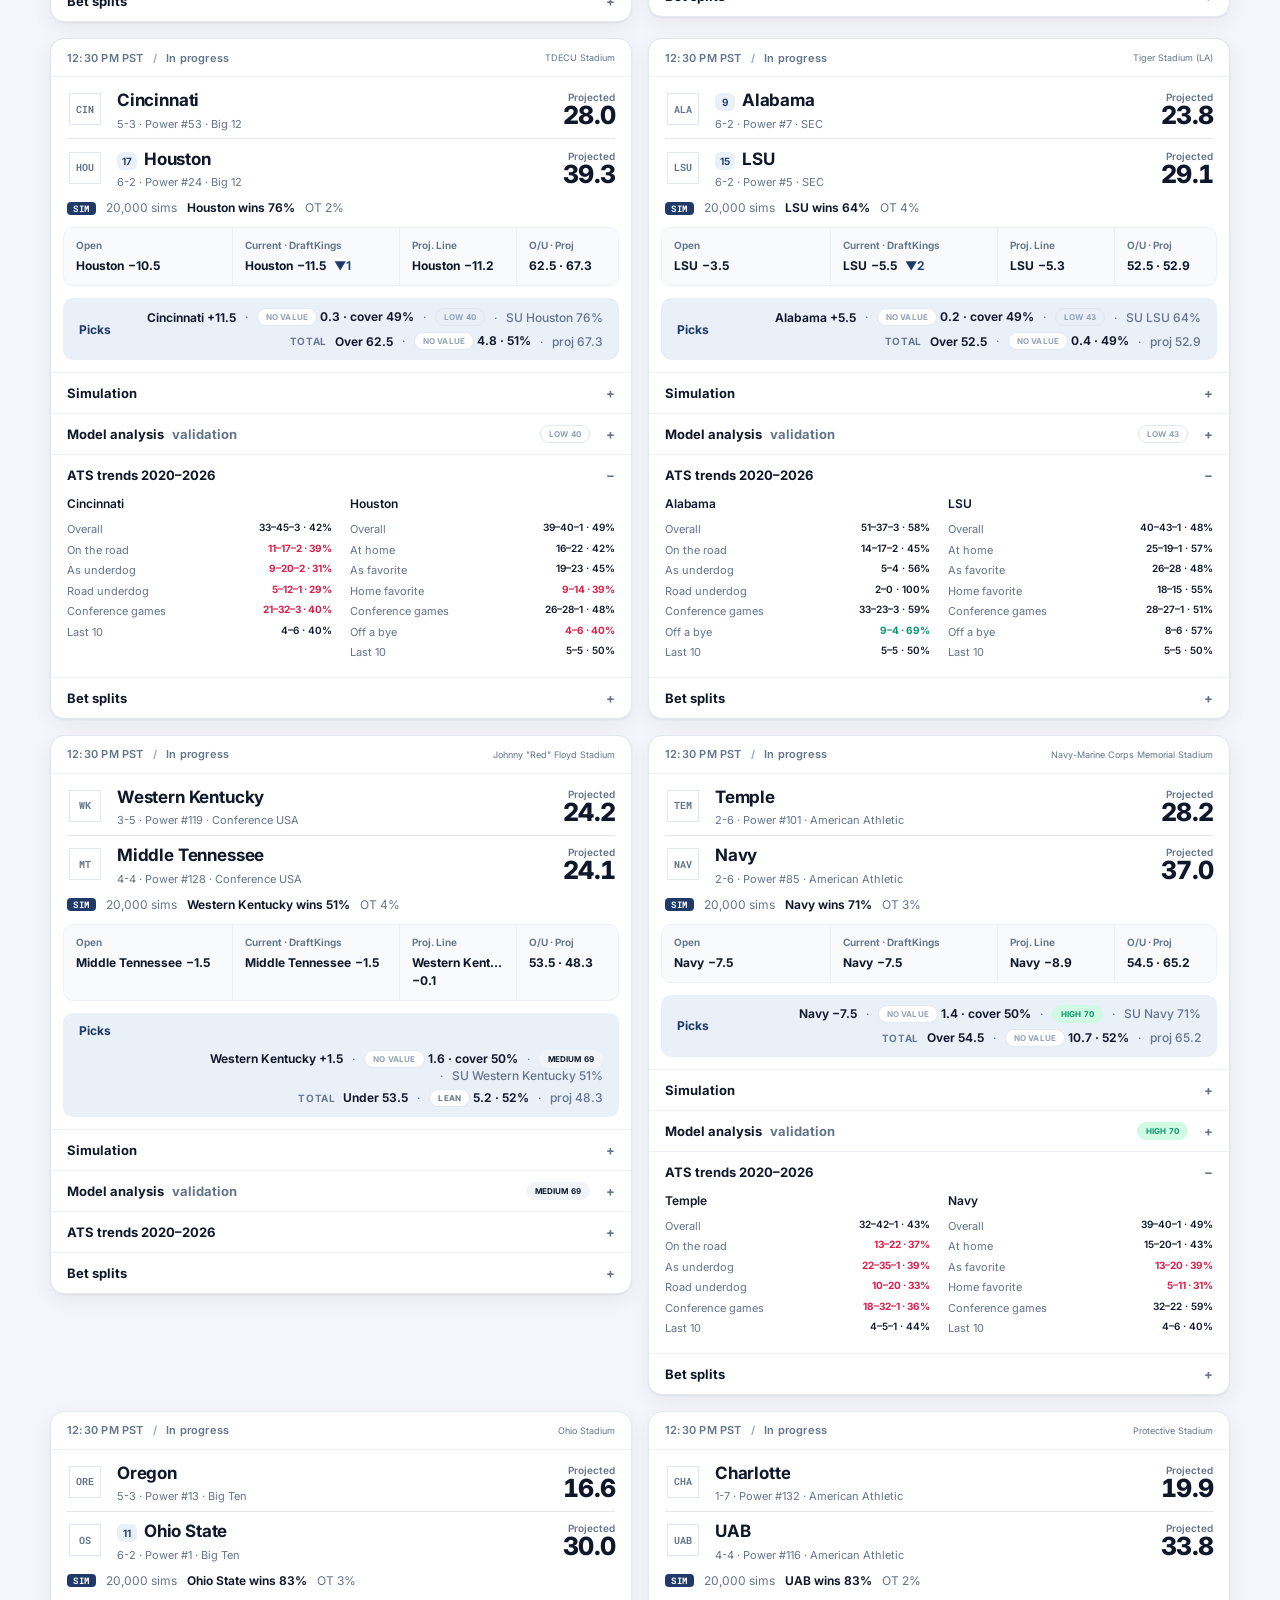
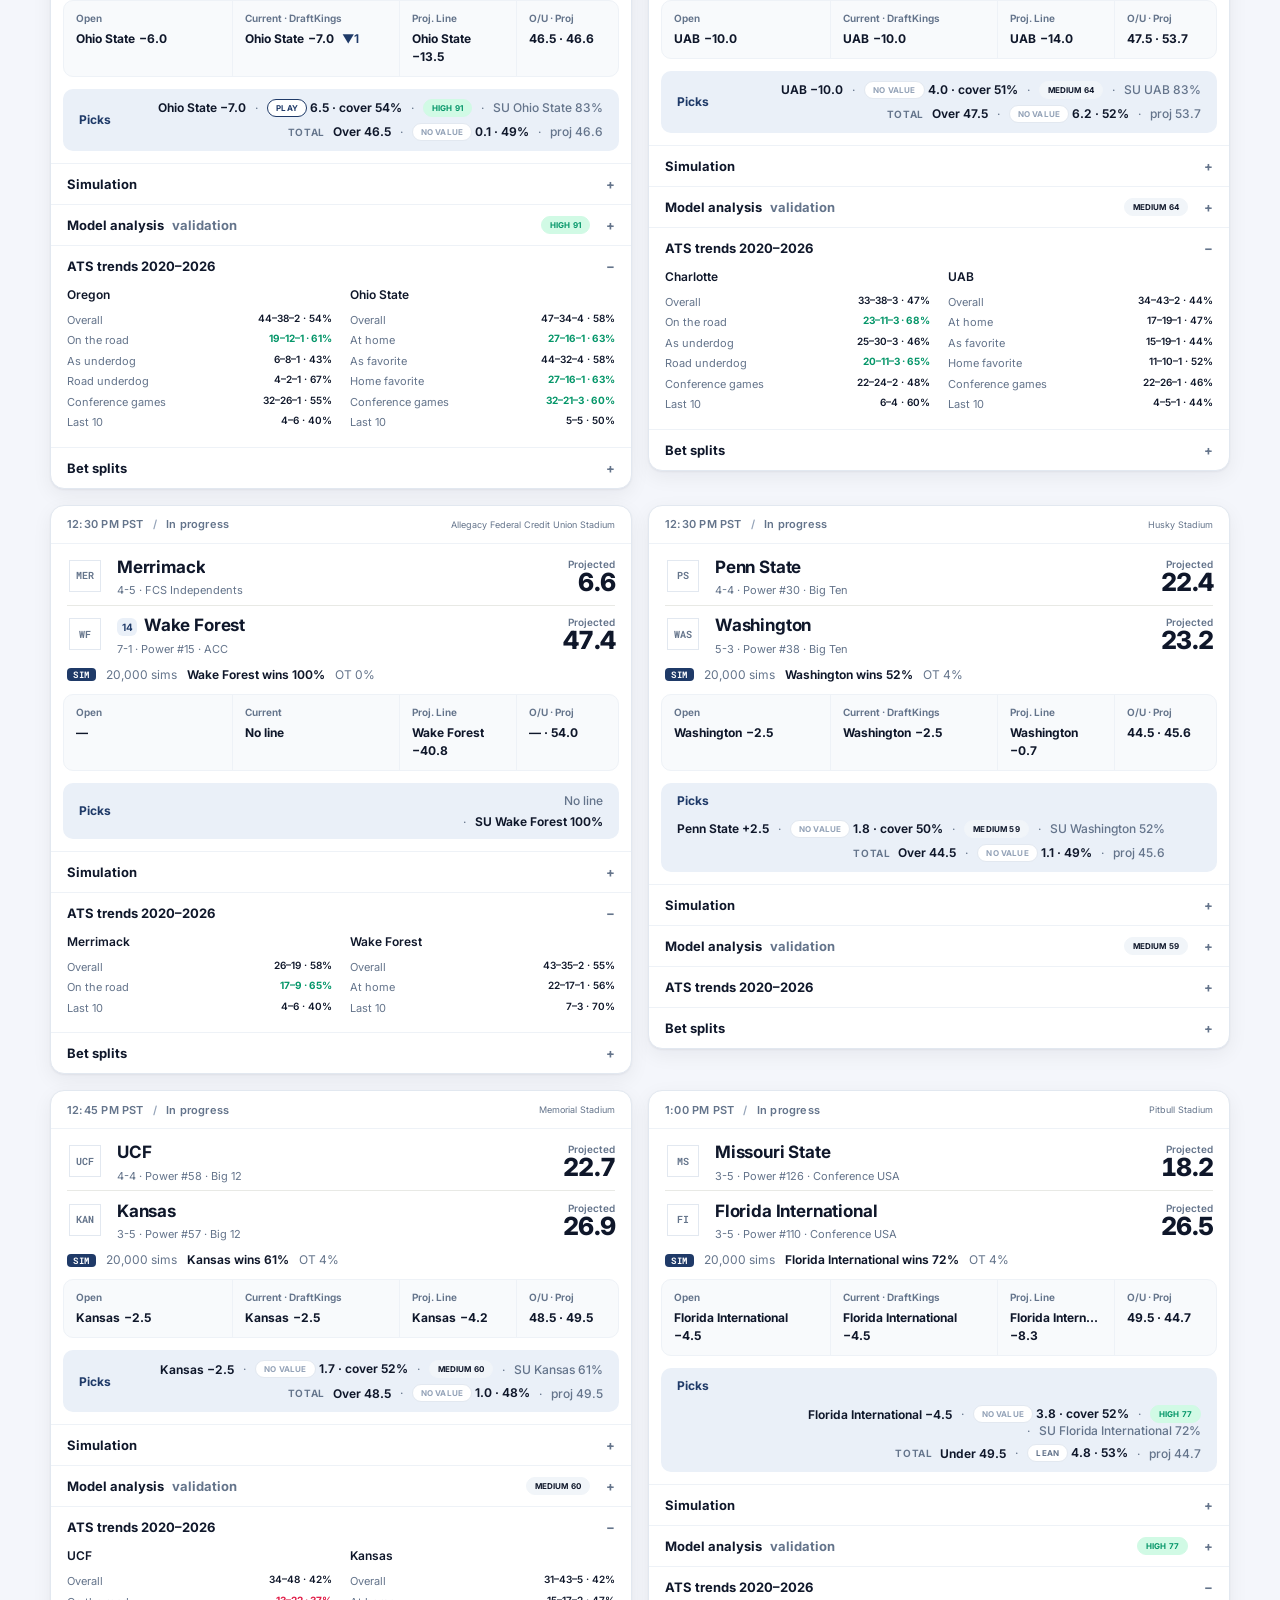
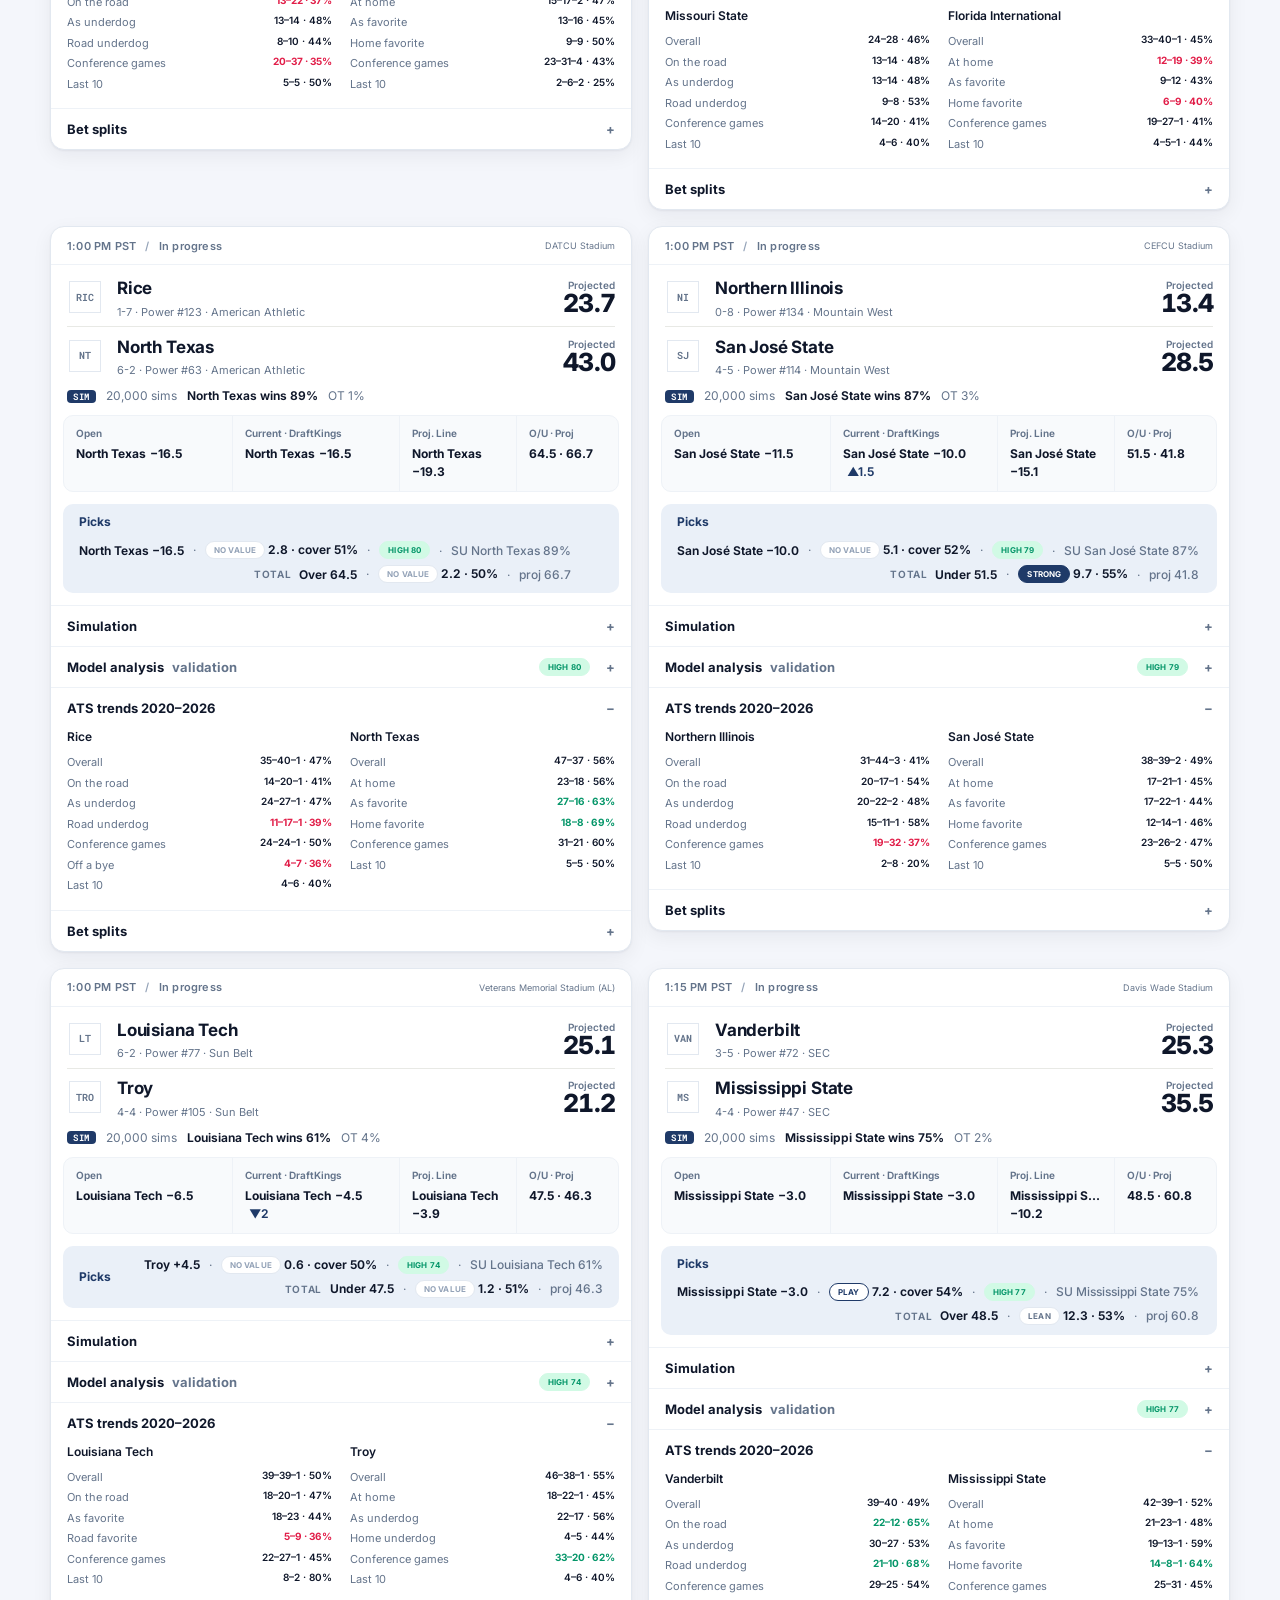
==== commit 0c6ac9f5: "Play-by-play sims, NBA anchor loosened, college basketball sim pricing; remove NHL - Football (NFL, " ====
--- a/site/index.html
+++ b/site/index.html
@@ -4,7 +4,7 @@
   <meta charset="utf-8">
   <meta name="viewport" content="width=device-width, initial-scale=1">
   <title>ASPicks Model · CFB</title>
-  <meta name="description" content="ASPicks Model: college football, NFL, NHL and NBA projections, picks, totals, ATS trends and model record.">
+  <meta name="description" content="ASPicks Model: college football, NFL and NBA projections, picks, totals, ATS trends and model record.">
   <link rel="icon" href="data:image/svg+xml,<svg xmlns='http://www.w3.org/2000/svg' viewBox='0 0 100 100'><text y='.9em' font-size='90'>🏈</text></svg>">
   <link rel="preconnect" href="https://fonts.googleapis.com">
   <link rel="preconnect" href="https://fonts.gstatic.com" crossorigin>
@@ -17,7 +17,7 @@
     <div class="shell header-inner">
       <a class="wordmark" href="#games" aria-label="ASPicks Model home">ASPicks</a>
       <nav class="sports" aria-label="Sport">
-        <a data-sport="cfb" href="./">CFB</a><a data-sport="nfl" href="nfl/">NFL</a><a data-sport="nhl" href="nhl/">NHL</a><a data-sport="nba" href="nba/">NBA</a>
+        <a data-sport="cfb" href="./">CFB</a><a data-sport="nfl" href="nfl/">NFL</a><a data-sport="nba" href="nba/">NBA</a>
       </nav>
       <nav class="nav" role="tablist">
         <a role="tab" href="#games" data-tab="games" aria-selected="true">Games</a>
--- a/site/styles.css
+++ b/site/styles.css
@@ -77,6 +77,7 @@
 .record-strip.cells-4 dl { grid-template-columns: repeat(4, minmax(0, 1fr)); }
 .record-strip.cells-4 dl > div { flex-direction: column; justify-content: center; align-items: flex-start; gap: 4px; padding-inline: 18px; }
 .record-strip.cells-4 dd { text-align: left; }
+.record-strip.cells-5 dl { grid-template-columns: repeat(5, minmax(0, 1fr)); }
 
 /* Board */
 .board-bg { border-top: 1px solid var(--line); background: var(--board); }
@@ -252,6 +253,8 @@
   .record-strip.cells-4 dl { grid-template-columns: repeat(2, minmax(0, 1fr)); }
   .record-strip.cells-4 dl > div:nth-child(odd) { border-left: 0; padding-left: 0; }
   .record-strip.cells-4 dl > div:nth-child(n+3) { border-top: 1px solid var(--line); }
+  .record-strip.cells-5 dl { grid-template-columns: repeat(2, minmax(0, 1fr)); }
+  .record-strip.cells-5 dl > div:last-child { grid-column: 1 / -1; }
   .board { padding-block: 48px 64px; }
   .board-top { grid-template-columns: minmax(0, 1fr); gap: 16px; }
   .day-groups { gap: 36px; margin-top: 28px; }
@@ -295,6 +298,15 @@
 .sports a[aria-current="page"] { background: var(--accent); color: #fff; }
 .sports a:hover { color: var(--ink); }
 .sports a[aria-current="page"]:hover { color: #fff; }
+.sim-line { display: flex; flex-wrap: wrap; align-items: center; gap: 4px 10px; padding: 0 16px 10px; color: var(--muted); font-size: 12px; }
+.sim-line strong { color: var(--ink); font-weight: 650; }
+.sim-tag { padding: 1px 6px; border-radius: 4px; background: var(--accent); color: #fff; font: 700 9px var(--mono); letter-spacing: .08em; }
+.kv { display: grid; gap: 6px; margin: 0 0 8px; }
+.kv > div { display: grid; grid-template-columns: 120px 1fr; gap: 10px; font-size: 13px; }
+.kv dt { color: var(--muted); }
+.kv dd { margin: 0; }
+.notes-list { margin: 0; padding-left: 18px; font-size: 13px; line-height: 1.5; }
+table.data.mini { font-size: 12px; margin: 4px 0 8px; }
 .extras { display: flex; flex-wrap: wrap; gap: 6px; padding: 0 16px 10px; }
 .extras span { padding: 3px 8px; border-radius: 999px; background: var(--market); color: var(--muted); font-size: 11px; }
 .market.custom { grid-template-columns: repeat(auto-fit, minmax(150px, 1fr)); }
